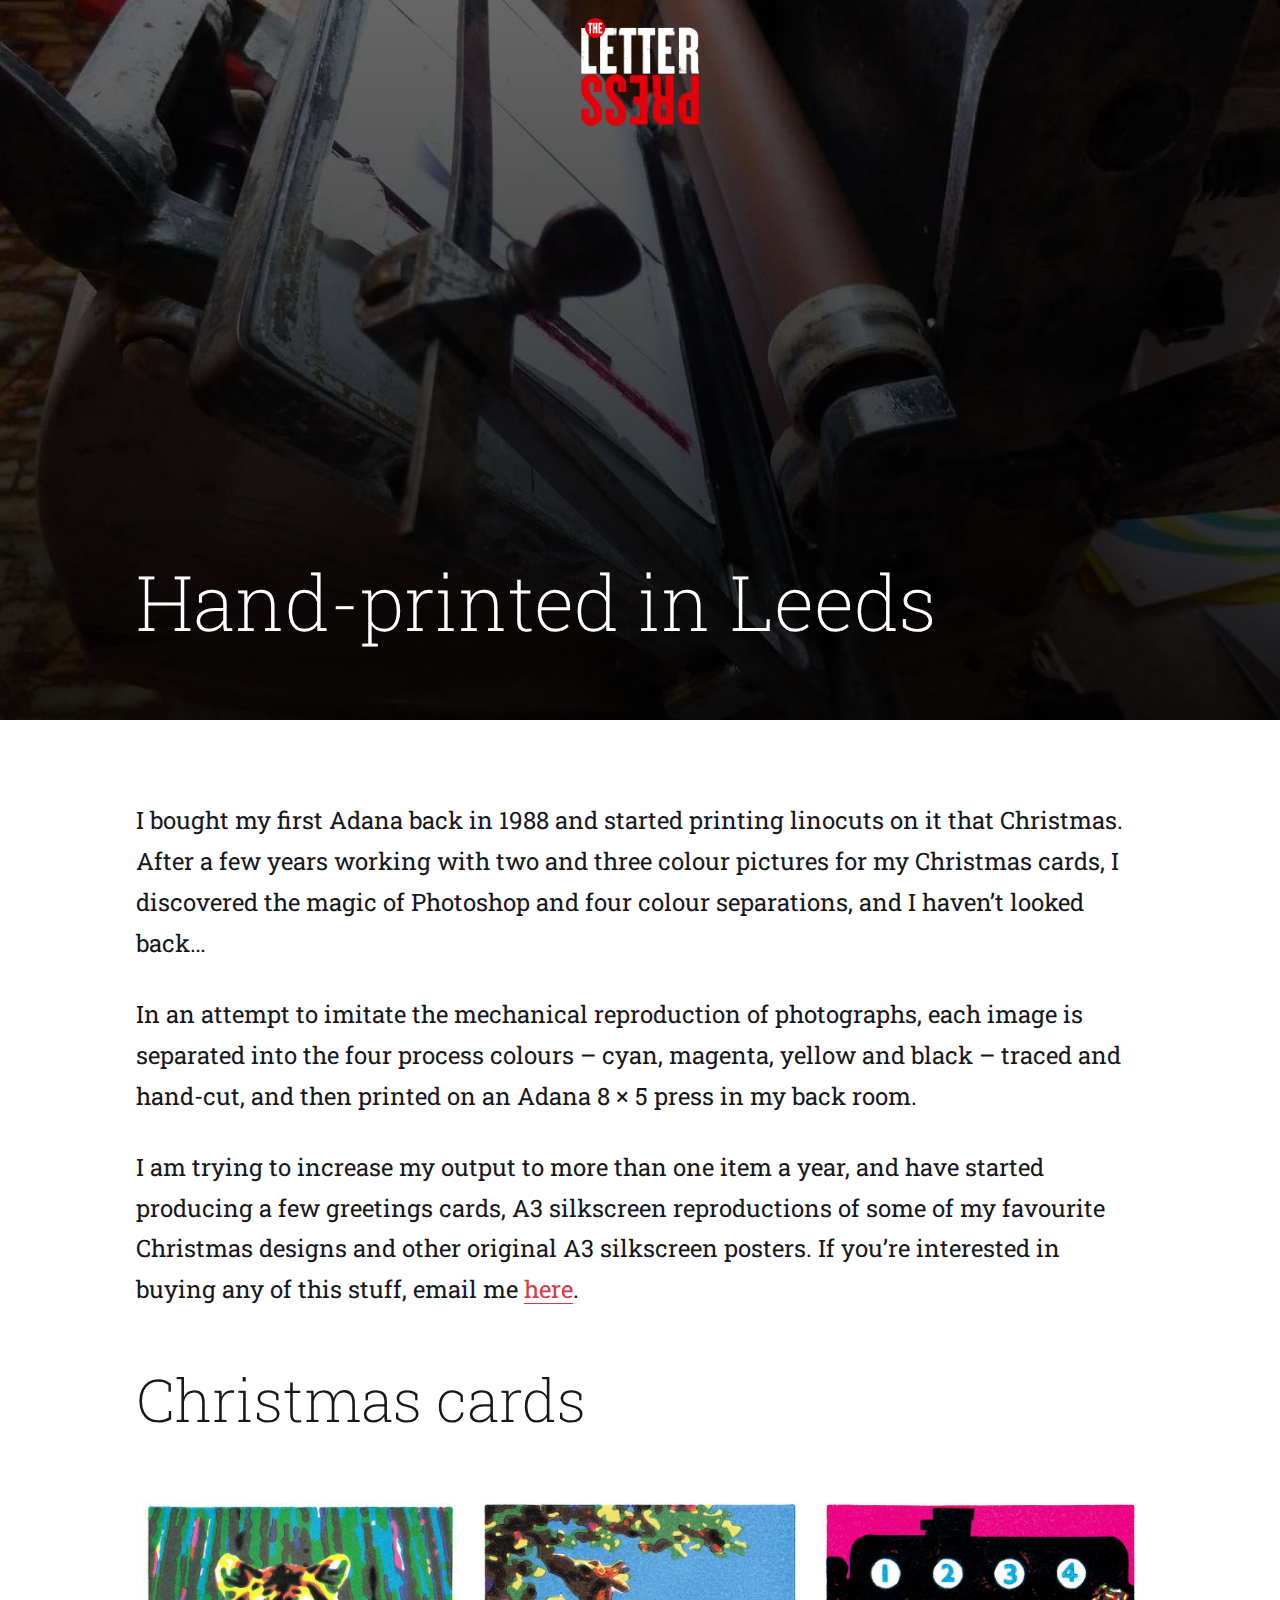
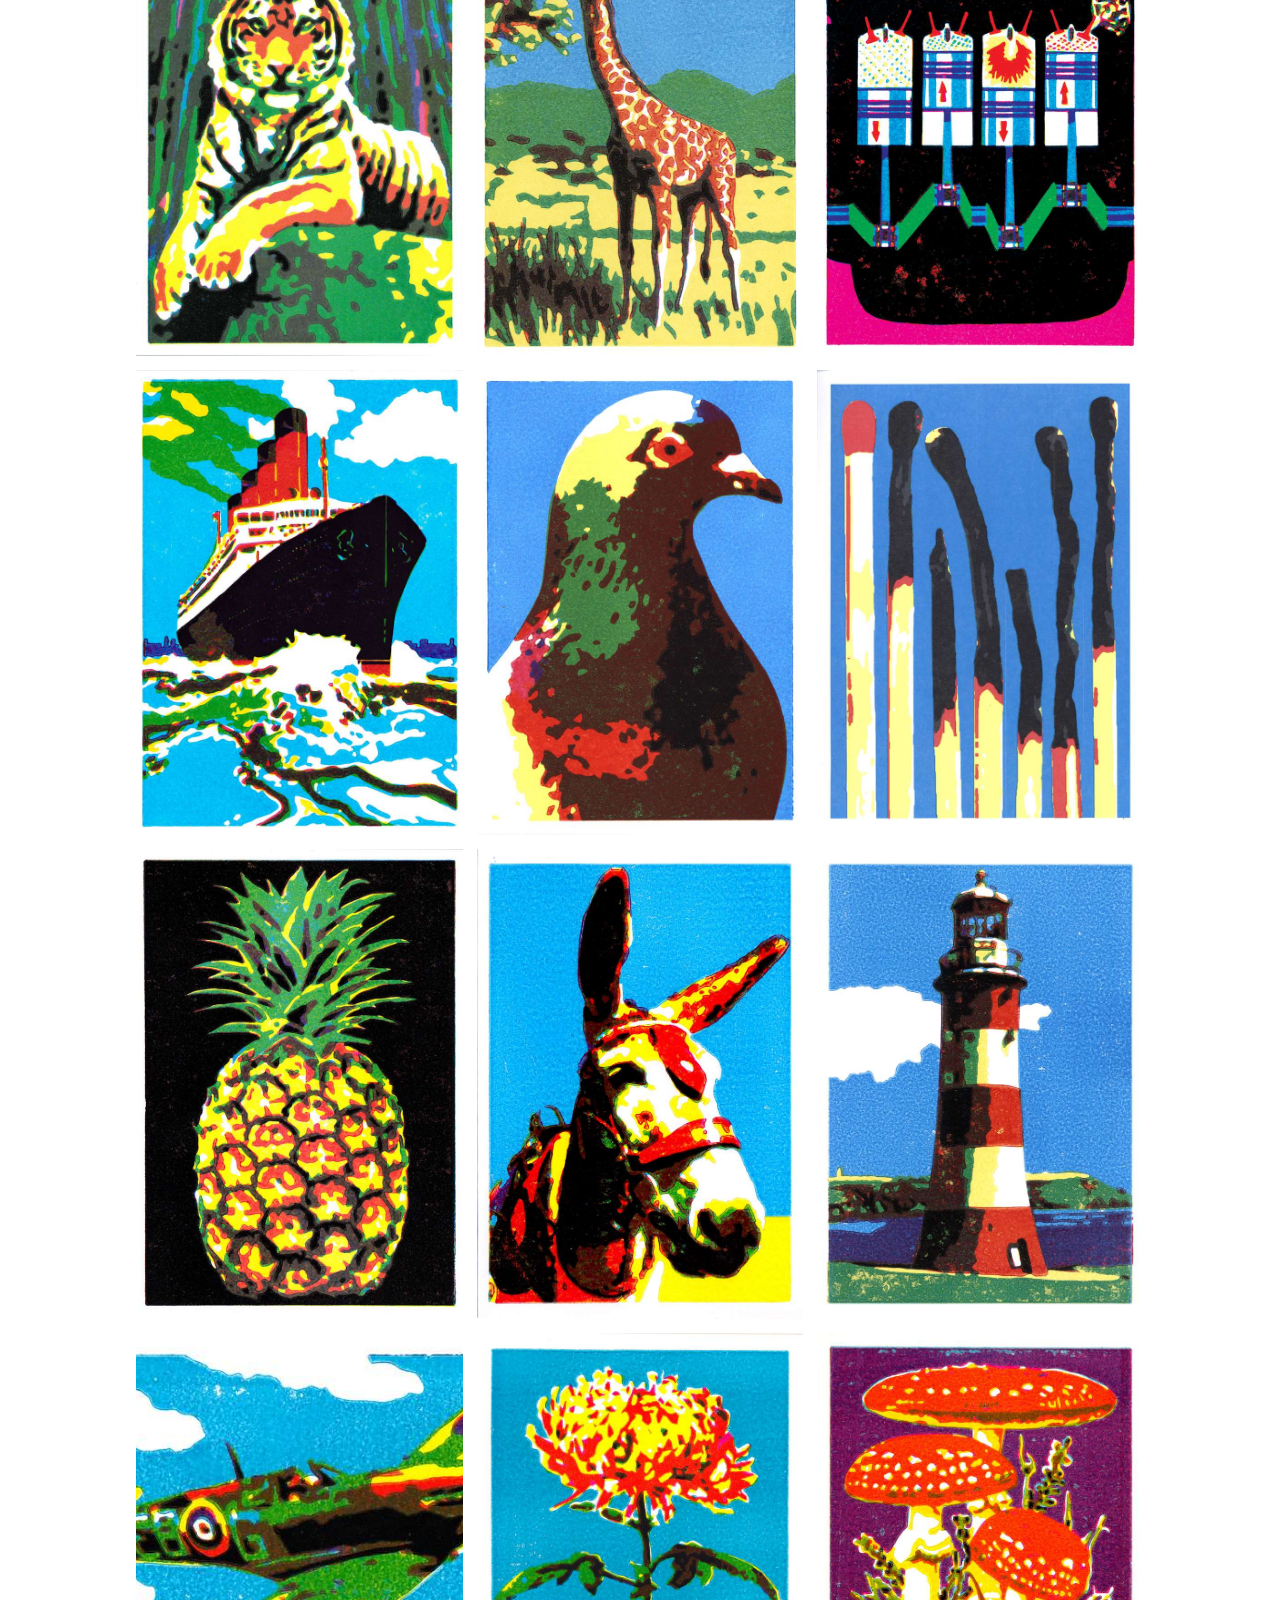
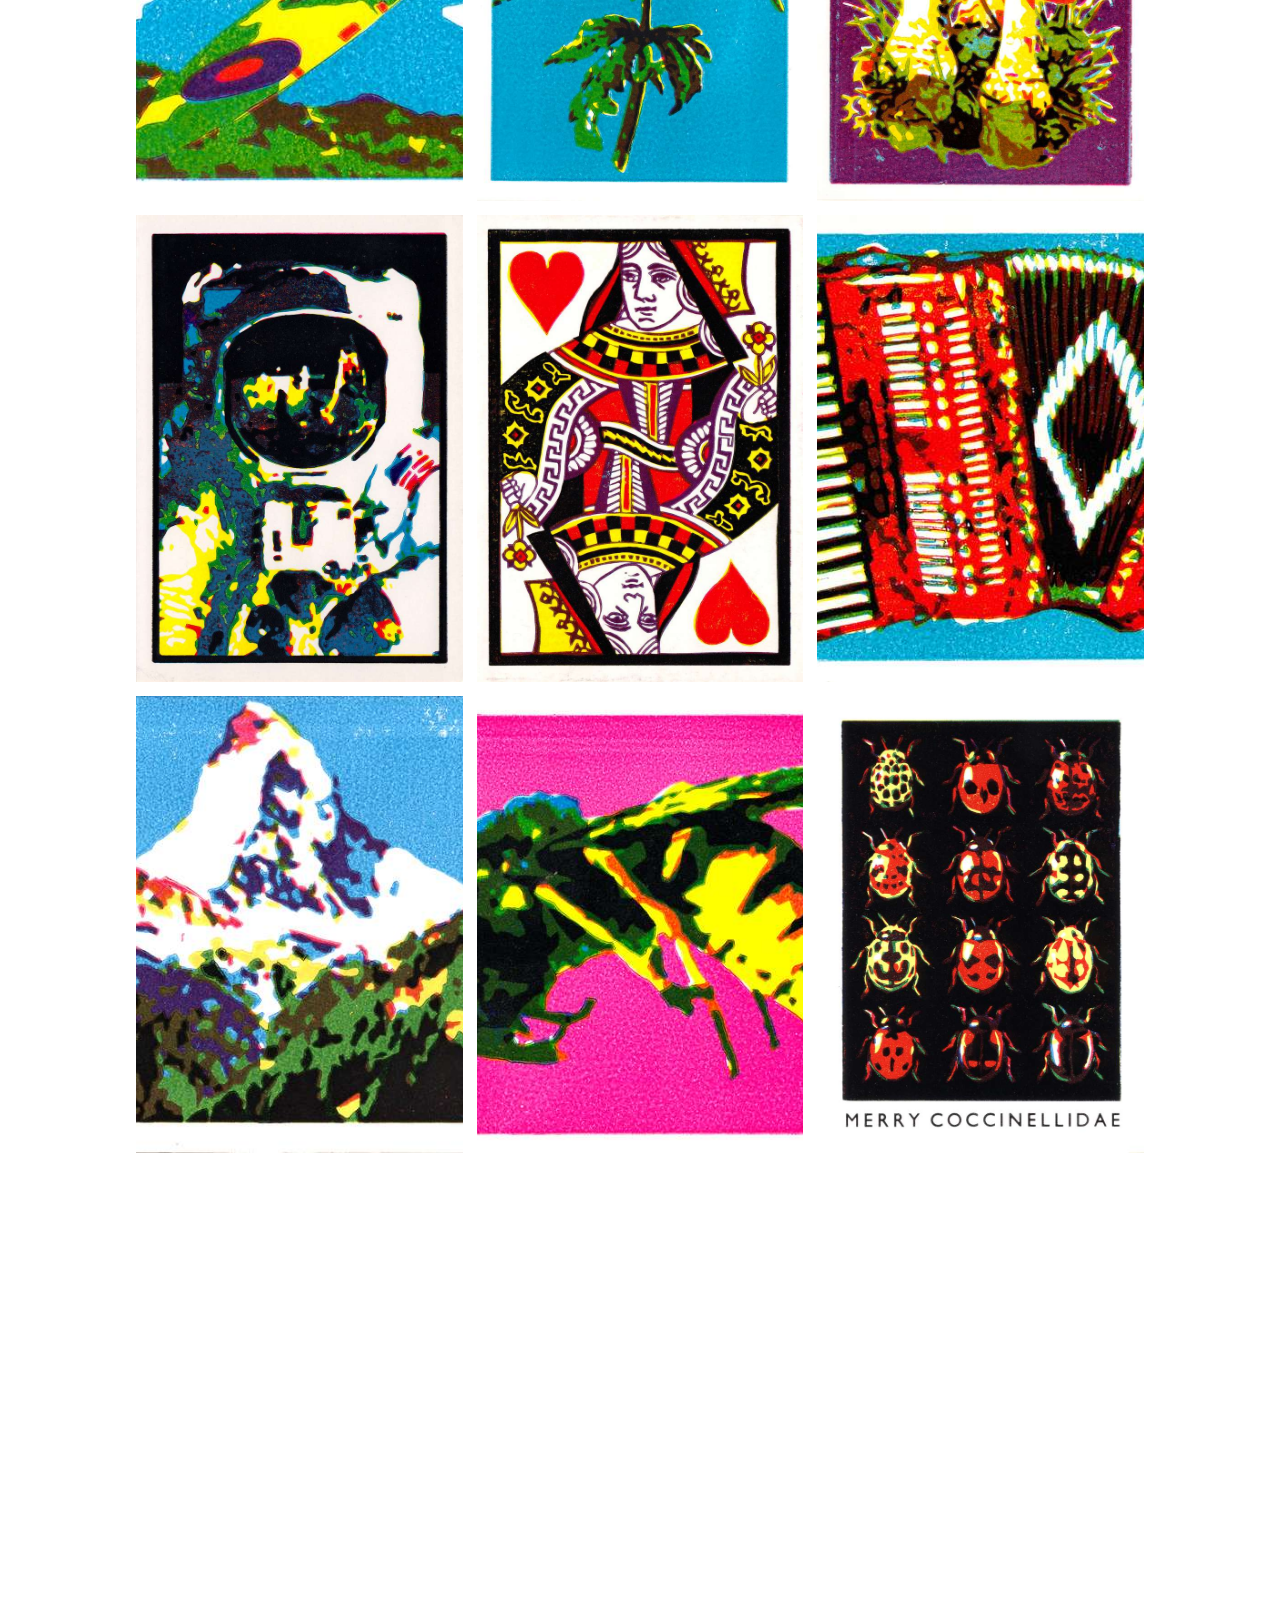
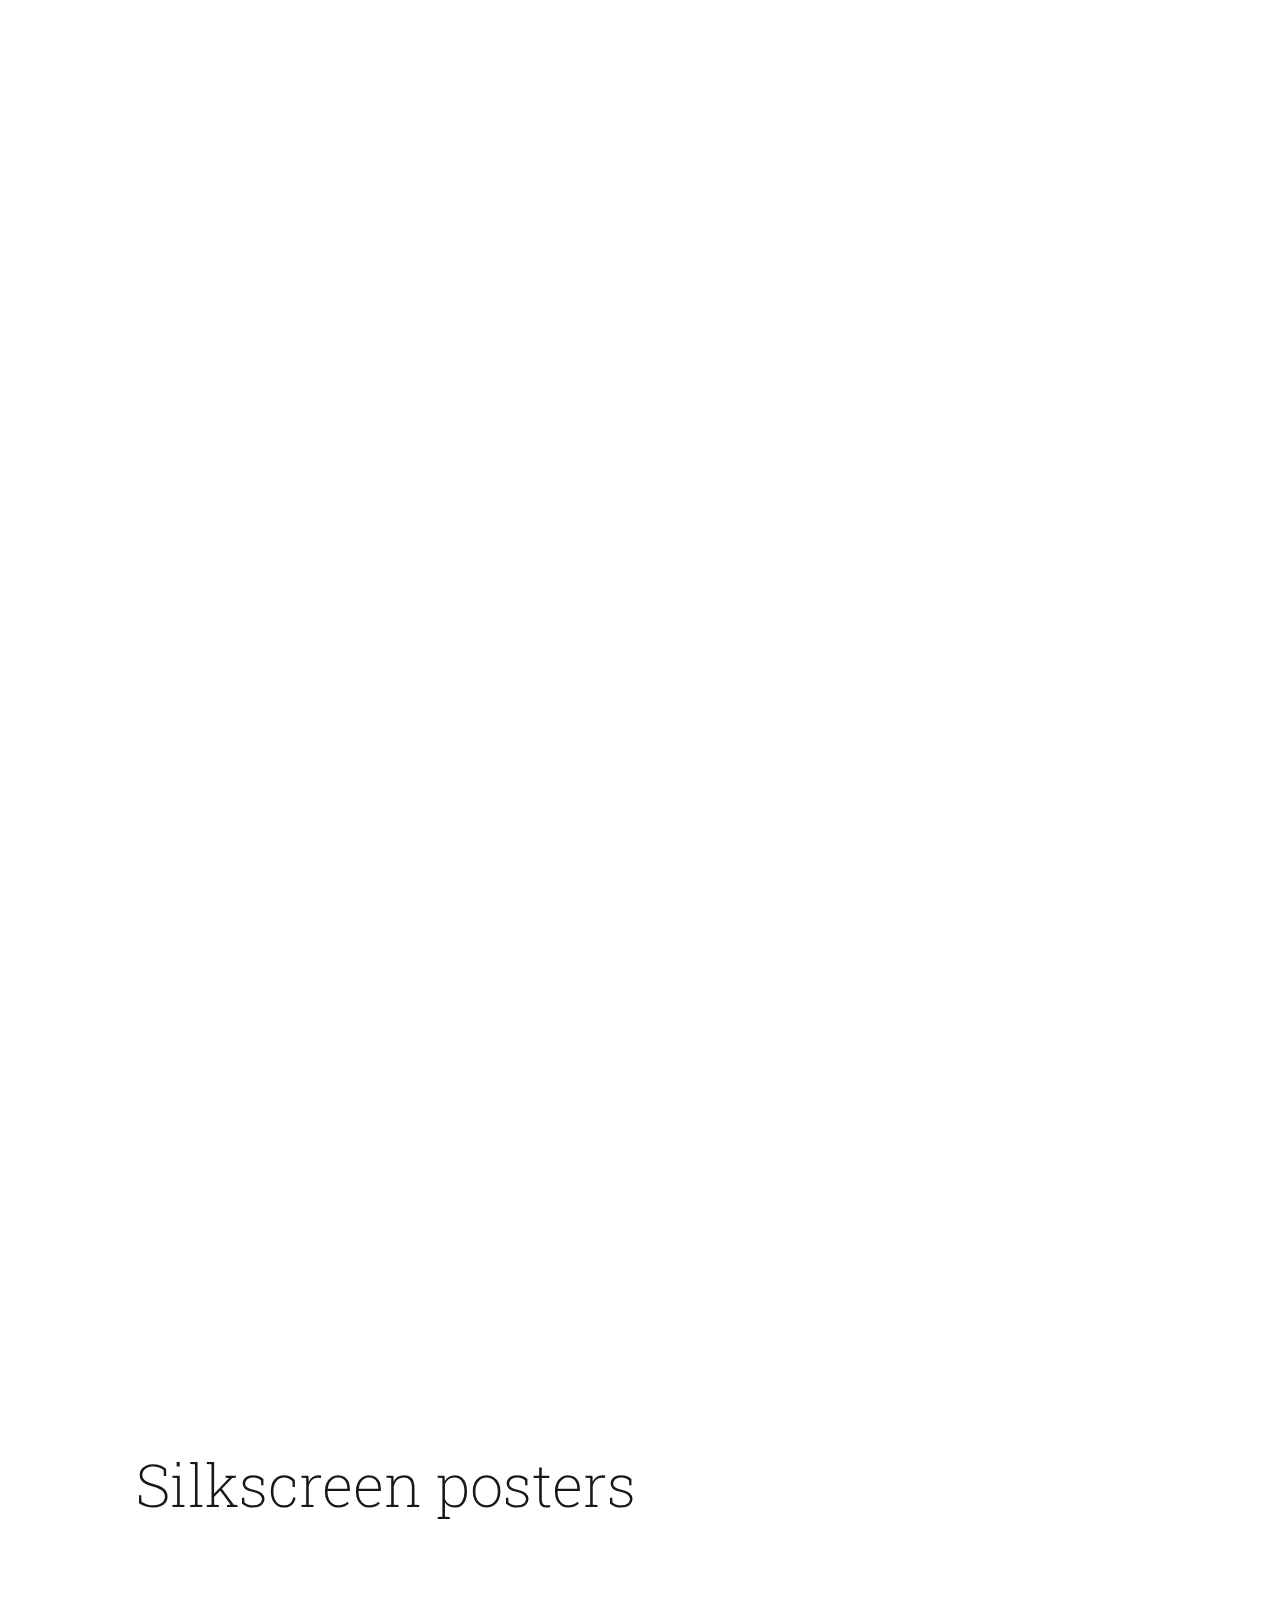
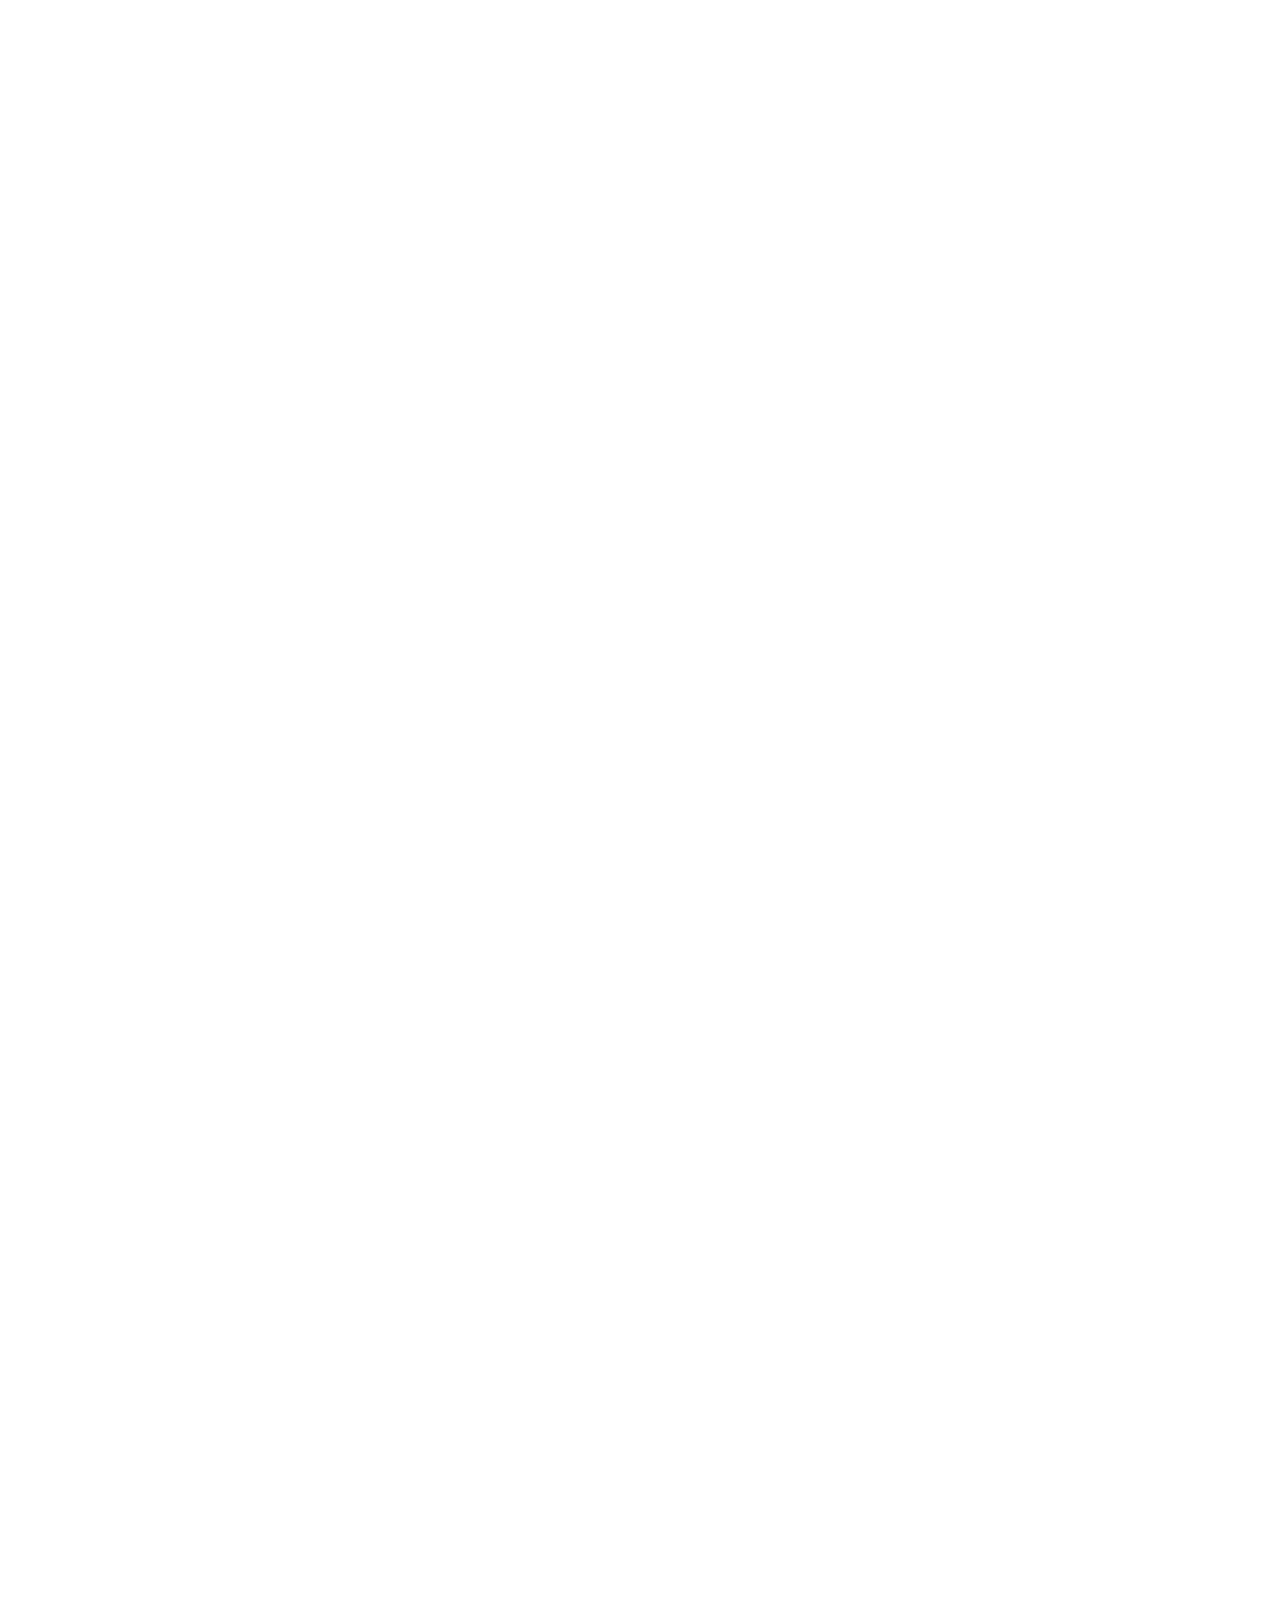
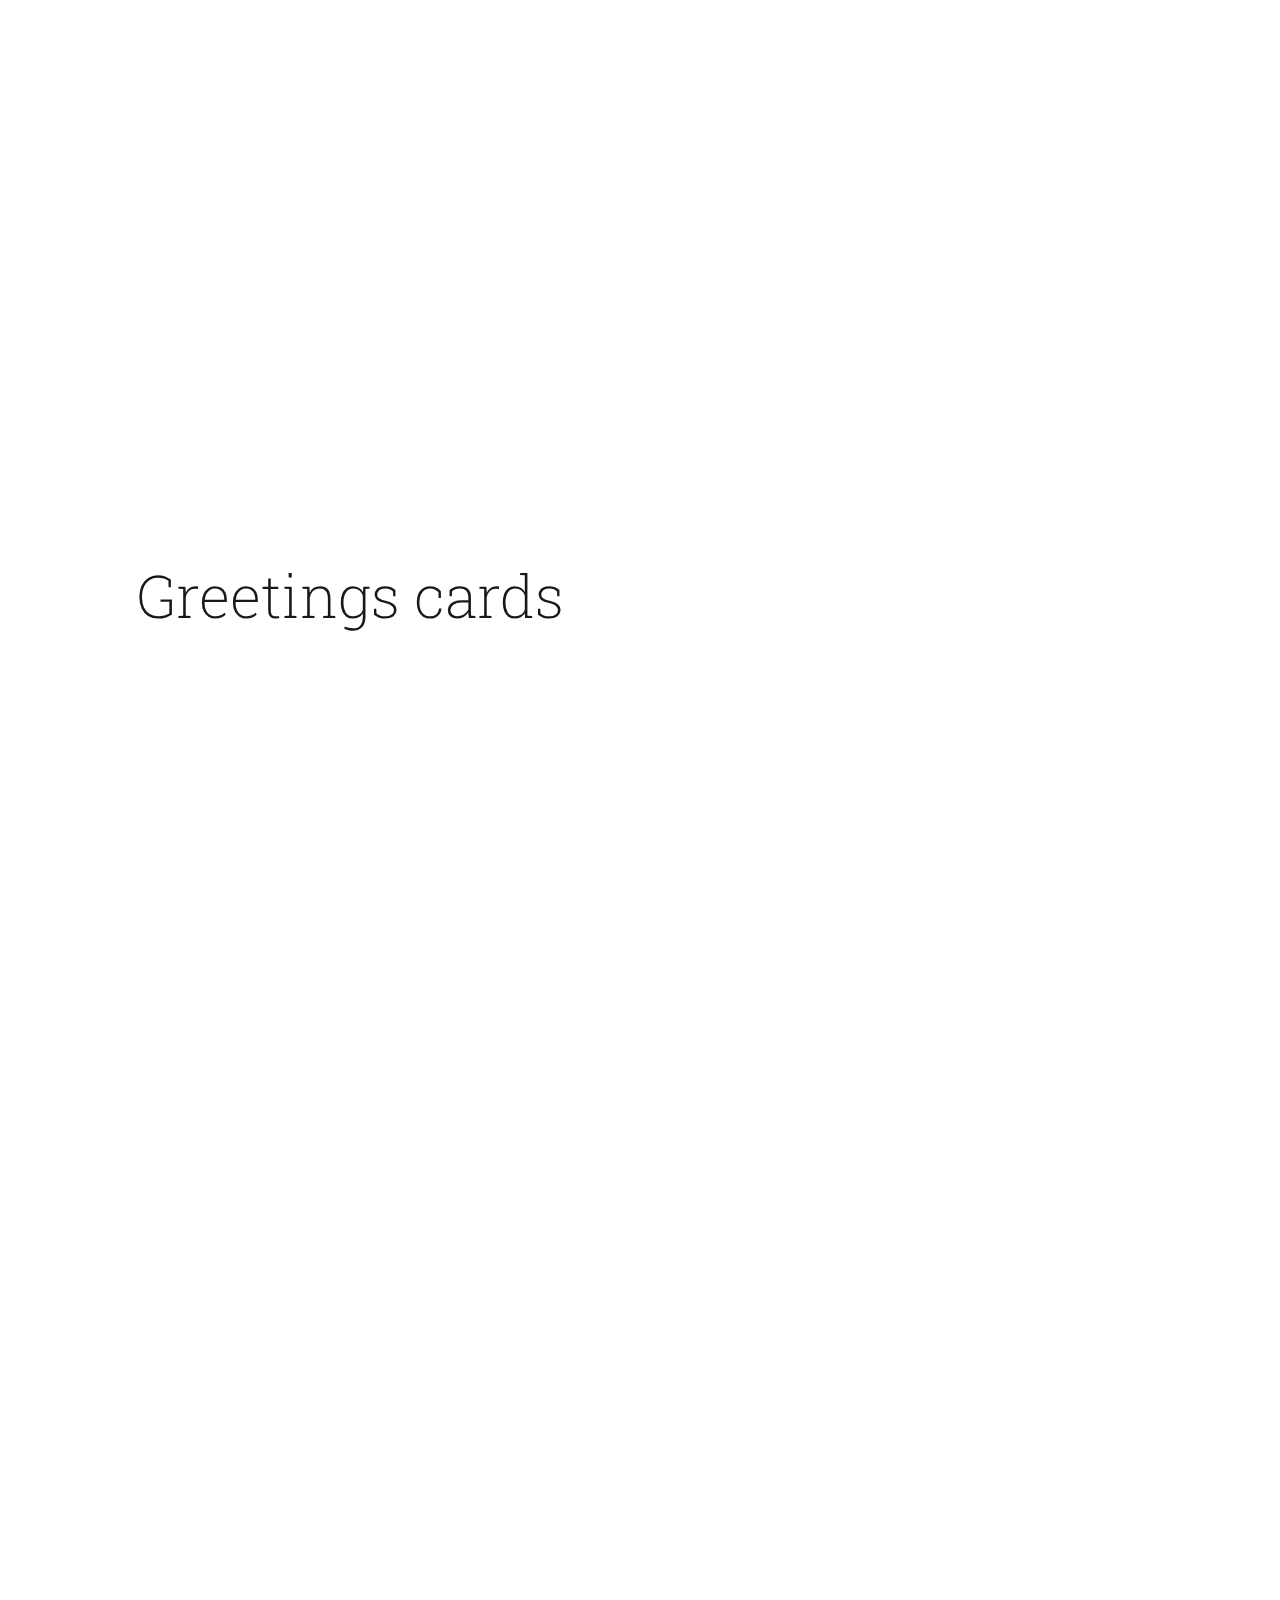
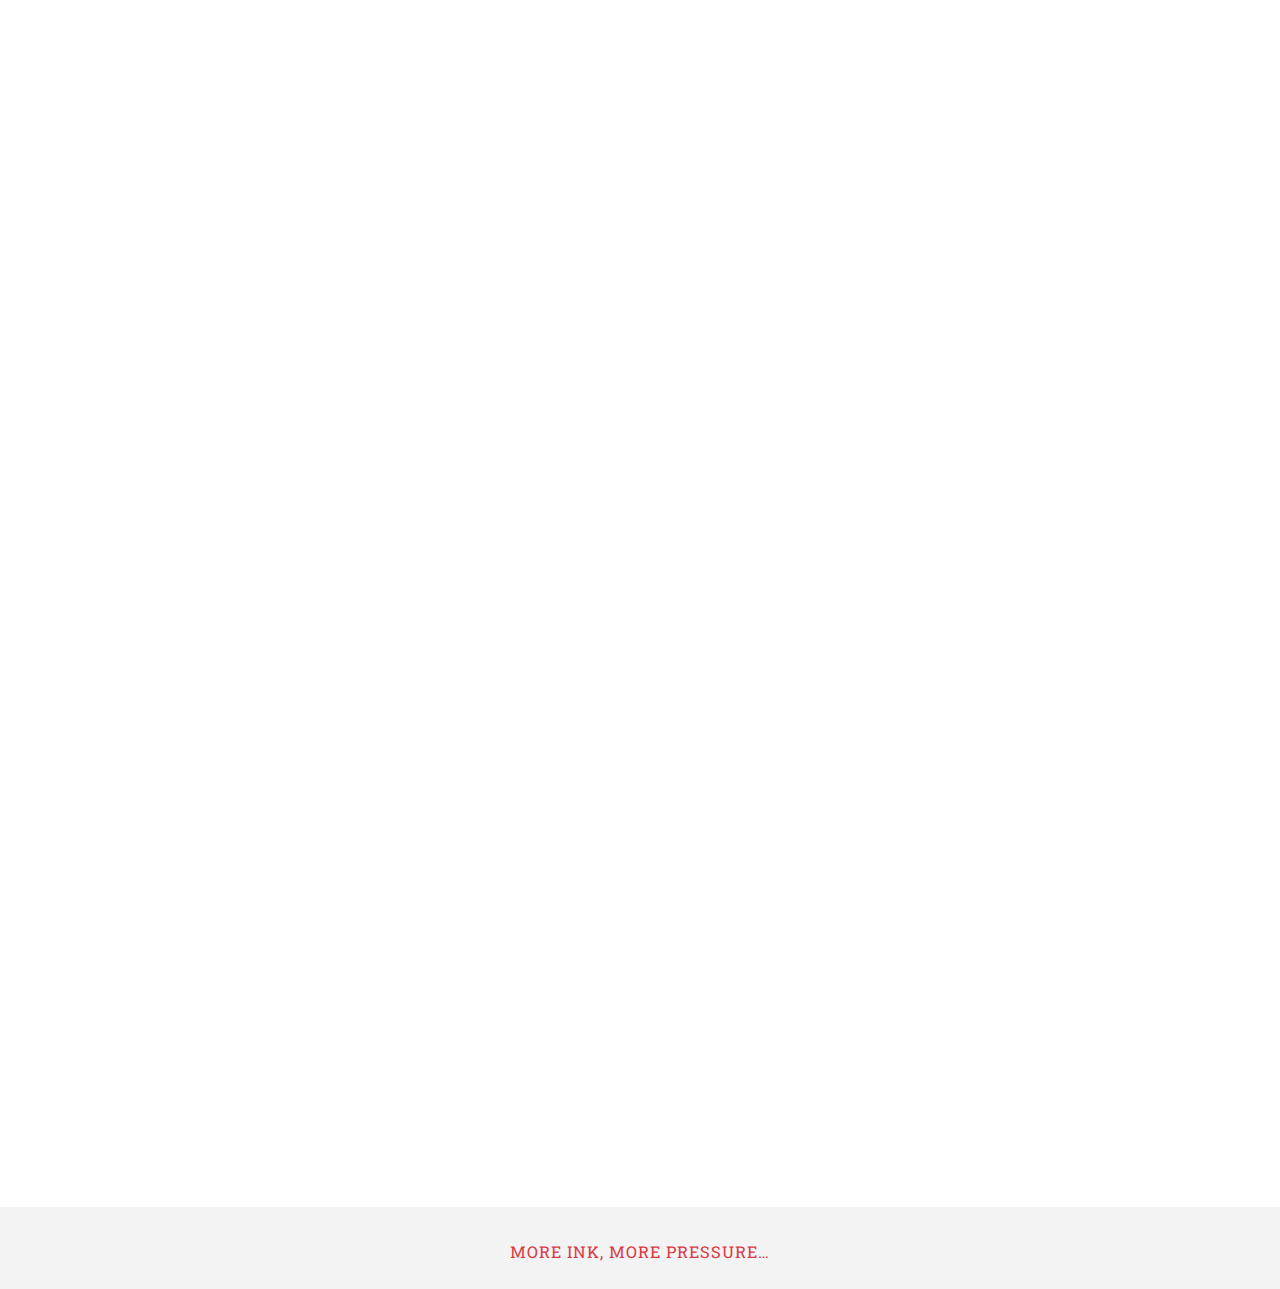
==== index.html @ 29d6f8cb "Updated from Publii" ====
<!DOCTYPE html><html lang="en-gb"><head><meta charset="utf-8"><meta http-equiv="X-UA-Compatible" content="IE=edge"><meta name="viewport" content="width=device-width,initial-scale=1"><title>the letterpress</title><meta name="generator" content="Publii Open-Source CMS for Static Site"><link rel="canonical" href="./"><link rel="shortcut icon" href="./media/website/star-128x128.png" type="image/x-icon"><link rel="preload" href="./assets/dynamic/fonts/robotoslab/robotoslab.woff2" as="font" type="font/woff2" crossorigin><link rel="stylesheet" href="./assets/css/style.css?v=c3b86ba3c7986f85933e4f924eebc2a0"><link rel="stylesheet" href="./assets/css/photoswipe.css?v=357f87f4e9502a5318d89e8e76e0a344"><script type="application/ld+json">{"@context":"http://schema.org","@type":"Organization","name":"the letterpress","logo":"./media/website/the-letterpress-logo-white.png","url":"./"}</script><style>.pswp--svg .pswp__button,
		                 .pswp--svg .pswp__button--arrow--left:before,
		                 .pswp--svg .pswp__button--arrow--right:before {
			                background-image: url(./assets/svg/gallery-icons-light.svg);
		                 }</style></head><body><div class="site-container"><header class="top" id="js-header"><a class="logo" href="./"><img src="./media/website/the-letterpress-logo-white.png" alt="the letterpress" width="568" height="520"></a></header><main><article class="post"><div class="hero"><figure class="hero__image hero__image--overlay"><img src="./media/posts/2/adana.jpg" srcset="./media/posts/2/responsive/adana-xs.jpg 300w, ./media/posts/2/responsive/adana-sm.jpg 480w, ./media/posts/2/responsive/adana-md.jpg 768w, ./media/posts/2/responsive/adana-lg.jpg 1024w, ./media/posts/2/responsive/adana-xl.jpg 1360w, ./media/posts/2/responsive/adana-2xl.jpg 1600w" sizes="(max-width: 1600px) 100vw, 1600px" loading="eager" height="1650" width="2200" alt=""></figure><header class="hero__content"><div class="wrapper"><h1>Hand-printed in Leeds</h1></div></header></div><div class="wrapper post__entry"><section id="content1-4" class="mbr-section article content1 cid-raTSlazTCW"><div class="container"><div class="media-container-row"><div class="mbr-text col-12 col-md-8 mbr-fonts-style display-7"><p>I bought my first Adana back in 1988 and started printing linocuts on it that Christmas. After a few years working with two and three colour pictures for my Christmas cards, I discovered the magic of Photoshop and four colour separations, and I haven’t looked back…</p><p>In an attempt to imitate the mechanical reproduction of photographs, each image is separated into the four process colours – cyan, magenta, yellow and black – traced and hand-cut, and then printed on an Adana 8 × 5 press in my back room.</p><p class="align-left">I am trying to increase my output to more than one item a year, and have started producing a few greetings cards, A3 silkscreen reproductions of some of my favourite Christmas designs and other original A3 silkscreen posters. If you’re interested in buying any of this stuff, email me <a href="mailto:ben@theletterpress.co.uk">here</a>.</p><h2 class="align-left">Christmas cards</h2><div class="gallery-wrapper"><div class="gallery" data-is-empty="false" data-translation="Add images" data-columns="3"><figure class="gallery__item"><a href="./media/posts/2/gallery/2022-tiger.jpg" data-size="2479x3484"><img loading="lazy" src="./media/posts/2/gallery/2022-tiger-thumbnail.jpg" alt="" width="720" height="1012"></a><figcaption>2022</figcaption></figure><figure class="gallery__item"><a href="./media/posts/2/gallery/2021-giraffe.jpg" data-size="1240x1748"><img loading="lazy" src="./media/posts/2/gallery/2021-giraffe-thumbnail.jpg" alt="" width="768" height="1083"></a><figcaption>2021</figcaption></figure><figure class="gallery__item"><a href="./media/posts/2/gallery/2020-four-stroke.jpg" data-size="1239x1748"><img loading="lazy" src="./media/posts/2/gallery/2020-four-stroke-thumbnail.jpg" alt="" width="768" height="1084"></a><figcaption>2020</figcaption></figure><figure class="gallery__item"><a href="./media/posts/2/gallery/2019-queen-mary.jpg" data-size="1241x1737"><img loading="lazy" src="./media/posts/2/gallery/2019-queen-mary-thumbnail.jpg" alt="" width="768" height="1075"></a><figcaption>2019</figcaption></figure><figure class="gallery__item"><a href="./media/posts/2/gallery/2018-Pigeon.jpg" data-size="1232x1753"><img loading="lazy" src="./media/posts/2/gallery/2018-Pigeon-thumbnail.jpg" alt="" width="768" height="1093"></a><figcaption>2018</figcaption></figure><figure class="gallery__item"><a href="./media/posts/2/gallery/2017-Matches.jpg" data-size="1231x1752"><img loading="lazy" src="./media/posts/2/gallery/2017-Matches-thumbnail.jpg" alt="" width="768" height="1093"></a><figcaption>2017</figcaption></figure><figure class="gallery__item"><a href="./media/posts/2/gallery/2016-Pineapple.jpg" data-size="1241x1745"><img loading="lazy" src="./media/posts/2/gallery/2016-Pineapple-thumbnail.jpg" alt="" width="768" height="1080"></a><figcaption>2016</figcaption></figure><figure class="gallery__item"><a href="./media/posts/2/gallery/2015-Donkey.jpg" data-size="1214x1745"><img loading="lazy" src="./media/posts/2/gallery/2015-Donkey-thumbnail.jpg" alt="" width="768" height="1104"></a><figcaption>2015</figcaption></figure><figure class="gallery__item"><a href="./media/posts/2/gallery/2014-Lighthouse.jpg" data-size="1229x1750"><img loading="lazy" src="./media/posts/2/gallery/2014-Lighthouse-thumbnail.jpg" alt="" width="768" height="1094"></a><figcaption>2014</figcaption></figure><figure class="gallery__item"><a href="./media/posts/2/gallery/2013-Spitfire.jpg" data-size="1725x1239"><img loading="lazy" src="./media/posts/2/gallery/2013-Spitfire-thumbnail.jpg" alt="" width="768" height="552"></a><figcaption>2013</figcaption></figure><figure class="gallery__item"><a href="./media/posts/2/gallery/2012-Chrysanthemum.jpg" data-size="1225x1756"><img loading="lazy" src="./media/posts/2/gallery/2012-Chrysanthemum-thumbnail.jpg" alt="" width="720" height="1032"></a><figcaption>2012</figcaption></figure><figure class="gallery__item"><a href="./media/posts/2/gallery/2011-Toadstool.jpg" data-size="1226x1739"><img loading="lazy" src="./media/posts/2/gallery/2011-Toadstool-thumbnail.jpg" alt="" width="720" height="1021"></a><figcaption>2011</figcaption></figure><figure class="gallery__item"><a href="./media/posts/2/gallery/2010-Spaceman.jpg" data-size="1228x1755"><img loading="lazy" src="./media/posts/2/gallery/2010-Spaceman-thumbnail.jpg" alt="" width="720" height="1029"></a><figcaption>2010</figcaption></figure><figure class="gallery__item"><a href="./media/posts/2/gallery/2009-Queenie.jpg" data-size="1224x1747"><img loading="lazy" src="./media/posts/2/gallery/2009-Queenie-thumbnail.jpg" alt="" width="720" height="1028"></a><figcaption>2009</figcaption></figure><figure class="gallery__item"><a href="./media/posts/2/gallery/2008-Accordion.jpg" data-size="1721x1227"><img loading="lazy" src="./media/posts/2/gallery/2008-Accordion-thumbnail.jpg" alt="" width="720" height="513"></a><figcaption>2008</figcaption></figure><figure class="gallery__item"><a href="./media/posts/2/gallery/2007-Mountain.jpg" data-size="1753x1239"><img loading="lazy" src="./media/posts/2/gallery/2007-Mountain-thumbnail.jpg" alt="" width="720" height="509"></a><figcaption>2007</figcaption></figure><figure class="gallery__item"><a href="./media/posts/2/gallery/2006-wasp.jpg" data-size="1681x1193"><img loading="lazy" src="./media/posts/2/gallery/2006-wasp-thumbnail.jpg" alt="" width="720" height="511"></a><figcaption>2006</figcaption></figure><figure class="gallery__item"><a href="./media/posts/2/gallery/2005-Ladybirds.jpg" data-size="1247x1744"><img loading="lazy" src="./media/posts/2/gallery/2005-Ladybirds-thumbnail.jpg" alt="" width="720" height="1007"></a><figcaption>2005</figcaption></figure><figure class="gallery__item"><a href="./media/posts/2/gallery/2004-Amplifier.jpg" data-size="1275x1304"><img loading="lazy" src="./media/posts/2/gallery/2004-Amplifier-thumbnail.jpg" alt="" width="720" height="736"></a><figcaption>2004</figcaption></figure><figure class="gallery__item"><a href="./media/posts/2/gallery/2003-Lady-preparing-food.jpg" data-size="1151x1667"><img loading="lazy" src="./media/posts/2/gallery/2003-Lady-preparing-food-thumbnail.jpg" alt="" width="720" height="1043"></a><figcaption>2003</figcaption></figure><figure class="gallery__item"><a href="./media/posts/2/gallery/2002-Mary.jpg" data-size="1217x1626"><img loading="lazy" src="./media/posts/2/gallery/2002-Mary-thumbnail.jpg" alt="" width="720" height="962"></a><figcaption>2002</figcaption></figure><figure class="gallery__item"><a href="./media/posts/2/gallery/2001-Mini.jpg" data-size="1707x1214"><img loading="lazy" src="./media/posts/2/gallery/2001-Mini-thumbnail.jpg" alt="" width="720" height="512"></a><figcaption>2001</figcaption></figure><figure class="gallery__item"><a href="./media/posts/2/gallery/2000-Goldfinch.jpg" data-size="1181x1744"><img loading="lazy" src="./media/posts/2/gallery/2000-Goldfinch-thumbnail.jpg" alt="" width="720" height="1063"></a><figcaption>2000</figcaption></figure><figure class="gallery__item"><a href="./media/posts/2/gallery/1999-Train.jpg" data-size="1756x1208"><img loading="lazy" src="./media/posts/2/gallery/1999-Train-thumbnail.jpg" alt="" width="720" height="495"></a><figcaption>1999</figcaption></figure><figure class="gallery__item"><a href="./media/posts/2/gallery/1998-Cow.jpg" data-size="1760x1224"><img loading="lazy" src="./media/posts/2/gallery/1998-Cow-thumbnail.jpg" alt="" width="720" height="501"></a><figcaption>1998</figcaption></figure><figure class="gallery__item"><a href="./media/posts/2/gallery/1997-Butterflies.jpg" data-size="1718x1172"><img loading="lazy" src="./media/posts/2/gallery/1997-Butterflies-thumbnail.jpg" alt="" width="720" height="491"></a><figcaption>1997</figcaption></figure><figure class="gallery__item"><a href="./media/posts/2/gallery/1996-Perch.jpg" data-size="1725x1197"><img loading="lazy" src="./media/posts/2/gallery/1996-Perch-thumbnail.jpg" alt="" width="720" height="500"></a><figcaption>1996</figcaption></figure><figure class="gallery__item"><a href="./media/posts/2/gallery/1995-trout.jpg" data-size="1998x1185"><img loading="lazy" src="./media/posts/2/gallery/1995-trout-thumbnail.jpg" alt="" width="720" height="427"></a><figcaption>1995</figcaption></figure></div></div><h2>Silkscreen posters</h2><div class="gallery-wrapper"><div class="gallery" data-is-empty="false" data-translation="Add images" data-columns="3"><figure class="gallery__item"><a href="./media/posts/2/gallery/chrysanthemum.jpg" data-size="1772x2491"><img loading="lazy" src="./media/posts/2/gallery/chrysanthemum-thumbnail.jpg" alt="" width="720" height="1012"></a></figure><figure class="gallery__item"><a href="./media/posts/2/gallery/donkey.jpg" data-size="1772x2491"><img loading="lazy" src="./media/posts/2/gallery/donkey-thumbnail.jpg" alt="" width="720" height="1012"></a></figure><figure class="gallery__item"><a href="./media/posts/2/gallery/floppy.jpg" data-size="1772x2491"><img loading="lazy" src="./media/posts/2/gallery/floppy-thumbnail.jpg" alt="" width="720" height="1012"></a></figure><figure class="gallery__item"><a href="./media/posts/2/gallery/hammers-poster.jpg" data-size="1748x2448"><img loading="lazy" src="./media/posts/2/gallery/hammers-poster-thumbnail.jpg" alt="" width="720" height="1008"></a></figure><figure class="gallery__item"><a href="./media/posts/2/gallery/lady.jpg" data-size="1772x2491"><img loading="lazy" src="./media/posts/2/gallery/lady-thumbnail.jpg" alt="" width="720" height="1012"></a></figure><figure class="gallery__item"><a href="./media/posts/2/gallery/matches-poster.jpg" data-size="1748x2457"><img loading="lazy" src="./media/posts/2/gallery/matches-poster-thumbnail.jpg" alt="" width="720" height="1012"></a></figure><figure class="gallery__item"><a href="./media/posts/2/gallery/pigeon-poster.jpg" data-size="1748x2458"><img loading="lazy" src="./media/posts/2/gallery/pigeon-poster-thumbnail.jpg" alt="" width="720" height="1012"></a></figure><figure class="gallery__item"><a href="./media/posts/2/gallery/pineapple-new-poster.jpg" data-size="1748x2458"><img loading="lazy" src="./media/posts/2/gallery/pineapple-new-poster-thumbnail.jpg" alt="" width="720" height="1012"></a></figure><figure class="gallery__item"><a href="./media/posts/2/gallery/pressure.jpg" data-size="1772x2491"><img loading="lazy" src="./media/posts/2/gallery/pressure-thumbnail.jpg" alt="" width="720" height="1012"></a></figure><figure class="gallery__item"><a href="./media/posts/2/gallery/screws-and-nails-poster.jpg" data-size="1748x2452"><img loading="lazy" src="./media/posts/2/gallery/screws-and-nails-poster-thumbnail.jpg" alt="" width="720" height="1010"></a></figure><figure class="gallery__item"><a href="./media/posts/2/gallery/trout.jpg" data-size="1772x2492"><img loading="lazy" src="./media/posts/2/gallery/trout-thumbnail.jpg" alt="" width="720" height="1013"></a></figure></div></div><h2>Greetings cards</h2><div class="gallery-wrapper"><div class="gallery" data-is-empty="false" data-translation="Add images" data-columns="3"><figure class="gallery__item"><a href="./media/posts/2/gallery/Blank.jpg" data-size="1229x1748"><img loading="lazy" src="./media/posts/2/gallery/Blank-thumbnail.jpg" alt="" width="720" height="1024"></a></figure><figure class="gallery__item"><a href="./media/posts/2/gallery/Bodoni.jpg" data-size="1233x1760"><img loading="lazy" src="./media/posts/2/gallery/Bodoni-thumbnail.jpg" alt="" width="720" height="1028"></a></figure><figure class="gallery__item"><a href="./media/posts/2/gallery/Border.jpg" data-size="1197x1726"><img loading="lazy" src="./media/posts/2/gallery/Border-thumbnail.jpg" alt="" width="720" height="1038"></a></figure><figure class="gallery__item"><a href="./media/posts/2/gallery/Copperplate.jpg" data-size="1233x1756"><img loading="lazy" src="./media/posts/2/gallery/Copperplate-thumbnail.jpg" alt="" width="720" height="1025"></a></figure><figure class="gallery__item"><a href="./media/posts/2/gallery/Garamond.jpg" data-size="1231x1760"><img loading="lazy" src="./media/posts/2/gallery/Garamond-thumbnail.jpg" alt="" width="720" height="1029"></a></figure><figure class="gallery__item"><a href="./media/posts/2/gallery/Windsor.jpg" data-size="1233x1764"><img loading="lazy" src="./media/posts/2/gallery/Windsor-thumbnail.jpg" alt="" width="720" height="1030"></a></figure><figure class="gallery__item"><a href="./media/posts/2/gallery/corvid.jpg" data-size="1748x1240"><img loading="lazy" src="./media/posts/2/gallery/corvid-thumbnail.jpg" alt="" width="720" height="511"></a></figure></div></div><figure class="post__image post__image--center"><img loading="lazy" src="./media/posts/2/Hand-Printed-in-Leeds.jpg" alt="" width="300" height="300" sizes="100vw" srcset="./media/posts/2/responsive/Hand-Printed-in-Leeds-xs.jpg 300w, ./media/posts/2/responsive/Hand-Printed-in-Leeds-sm.jpg 480w, ./media/posts/2/responsive/Hand-Printed-in-Leeds-md.jpg 768w, ./media/posts/2/responsive/Hand-Printed-in-Leeds-lg.jpg 1024w, ./media/posts/2/responsive/Hand-Printed-in-Leeds-xl.jpg 1360w, ./media/posts/2/responsive/Hand-Printed-in-Leeds-2xl.jpg 1600w"></figure></div></div></div></section></div></article></main><footer class="footer"><div class="footer__copyright"><p class="align-center">more ink, more pressure…</p></div><button onclick="backToTopFunction()" id="backToTop" class="footer__bttop" aria-label="Back to top" title="Back to top"><svg><use xlink:href="./assets/svg/svg-map.svg#toparrow"/></svg></button></footer></div><script defer="defer" src="./assets/js/scripts.min.js?v=f47c11534595205f20935f0db2a62a85"></script><script>window.publiiThemeMenuConfig={mobileMenuMode:'sidebar',animationSpeed:300,submenuWidth: 'auto',doubleClickTime:500,mobileMenuExpandableSubmenus:true,relatedContainerForOverlayMenuSelector:'.top'};</script><script>var images = document.querySelectorAll('img[loading]');

        for (var i = 0; i < images.length; i++) {
            if (images[i].complete) {
                images[i].classList.add('is-loaded');
            } else {
                images[i].addEventListener('load', function () {
                    this.classList.add('is-loaded');
                }, false);
            }
        }</script><script defer="defer" src="./assets/js/photoswipe.min.js?v=017385b552f7e0d979e2e2fe6f324015"></script><script defer="defer" src="./assets/js/photoswipe-ui-default.min.js?v=d067f0883540b1ddda0e2c9ad1b14260"></script><script>var initPhotoSwipeFromDOM=function(gallerySelector){var parseThumbnailElements=function(el){var thumbElements=el.childNodes,numNodes=thumbElements.length,items=[],figureEl,linkEl,size,item;for(var i=0;i<numNodes;i++){figureEl=thumbElements[i];if(figureEl.nodeType!==1){continue;}
          linkEl=figureEl.children[0];size=linkEl.getAttribute('data-size').split('x');item={src:linkEl.getAttribute('href'),w:parseInt(size[0],10),h:parseInt(size[1],10)};if(figureEl.children.length>1){item.title=figureEl.children[1].innerHTML;}
          if(linkEl.children.length>0){item.msrc=linkEl.children[0].getAttribute('src');}
          item.el=figureEl;items.push(item);}
          return items;};var closest=function closest(el,fn){return el&&(fn(el)?el:closest(el.parentNode,fn));};var onThumbnailsClick=function(e){e=e||window.event;e.preventDefault?e.preventDefault():e.returnValue=false;var eTarget=e.target||e.srcElement;var clickedListItem=closest(eTarget,function(el){return(el.tagName&&el.tagName.toUpperCase()==='FIGURE');});if(!clickedListItem){return;}
          var clickedGallery=clickedListItem.parentNode,childNodes=clickedListItem.parentNode.childNodes,numChildNodes=childNodes.length,nodeIndex=0,index;for(var i=0;i<numChildNodes;i++){if(childNodes[i].nodeType!==1){continue;}
          if(childNodes[i]===clickedListItem){index=nodeIndex;break;}
          nodeIndex++;}
          if(index>=0){openPhotoSwipe(index,clickedGallery);}
          return false;};var photoswipeParseHash=function(){var hash=window.location.hash.substring(1),params={};if(hash.length<5){return params;}
          var vars=hash.split('&');for(var i=0;i<vars.length;i++){if(!vars[i]){continue;}
          var pair=vars[i].split('=');if(pair.length<2){continue;}
          params[pair[0]]=pair[1];}
          if(params.gid){params.gid=parseInt(params.gid,10);}
          return params;};var openPhotoSwipe=function(index,galleryElement,disableAnimation,fromURL){var pswpElement=document.querySelectorAll('.pswp')[0],gallery,options,items;items=parseThumbnailElements(galleryElement);options={galleryUID:galleryElement.getAttribute('data-pswp-uid'),getThumbBoundsFn:function(index){var thumbnail=items[index].el.getElementsByTagName('img')[0],pageYScroll=window.pageYOffset||document.documentElement.scrollTop,rect=thumbnail.getBoundingClientRect();return{x:rect.left,y:rect.top+pageYScroll,w:rect.width};},
          mainClass:'pswp--dark',
          preload: [1,2],
          hideAnimationDuration:200,
          showAnimationDuration:0,
          bgOpacity: 0.7,
          showHideOpacity:true,
          closeOnScroll: true,
          arrowKeys: true,
          closeEl: true,
          captionEl: true,
          fullscreenEl: true,
          zoomEl: true,
          shareEl: true,
          counterEl: true,
          arrowEl: true,
          preloaderEl: true
          };if(fromURL){if(options.galleryPIDs){for(var j=0;j<items.length;j++){if(items[j].pid==index){options.index=j;break;}}}else{options.index=parseInt(index,10)-1;}}else{options.index=parseInt(index,10);}
          if(isNaN(options.index)){return;}
          if(disableAnimation){options.showAnimationDuration=0;}
          gallery=new PhotoSwipe(pswpElement,PhotoSwipeUI_Default,items,options);gallery.init();gallery.options.escKey=true;};var galleryElements=document.querySelectorAll(gallerySelector);for(var i=0,l=galleryElements.length;i<l;i++){galleryElements[i].setAttribute('data-pswp-uid',i+1);galleryElements[i].onclick=onThumbnailsClick;}
          var hashData=photoswipeParseHash();if(hashData.pid&&hashData.gid){openPhotoSwipe(hashData.pid,galleryElements[hashData.gid-1],true,true);}};window.addEventListener('load', function () {initPhotoSwipeFromDOM('.gallery');}, false);</script><div class="pswp" tabindex="-1" role="dialog" aria-hidden="true"><div class="pswp__bg"></div><div class="pswp__scroll-wrap"><div class="pswp__container"><div class="pswp__item"></div><div class="pswp__item"></div><div class="pswp__item"></div></div><div class="pswp__ui pswp__ui--hidden"><div class="pswp__top-bar"><div class="pswp__counter"></div><button class="pswp__button pswp__button--close" title="Close (Esc)"></button><button class="pswp__button pswp__button--share" title="Share"></button><button class="pswp__button pswp__button--fs" title="Toggle fullscreen"></button><button class="pswp__button pswp__button--zoom" title="Zoom in/out"></button><div class="pswp__preloader"><div class="pswp__preloader__icn"><div class="pswp__preloader__cut"><div class="pswp__preloader__donut"></div></div></div></div></div><div class="pswp__share-modal pswp__share-modal--hidden pswp__single-tap"><div class="pswp__share-tooltip"></div></div><button class="pswp__button pswp__button--arrow--left" title="Previous (arrow left)"></button><button class="pswp__button pswp__button--arrow--right" title="Next (arrow right)"></button><div class="pswp__caption"><div class="pswp__caption__center"></div></div></div></div></div></body></html>
---- assets/css/style.css ----
@font-face{font-family:'Roboto Slab';src:url('../dynamic/fonts/robotoslab/robotoslab.woff2') format('woff2 supports variations'),url('../dynamic/fonts/robotoslab/robotoslab.woff2') format('woff2-variations');font-weight:100 900;font-display:swap;font-style:normal}:root{--page-margin:6vw;--entry-width:42rem;--navbar-height:4.4rem;--body-font:'Roboto Slab',serif;--heading-font:'Roboto Slab',serif;--logo-font:var(--body-font);--menu-font:var(--heading-font);--font-weight-normal:400;--font-weight-bold:700;--headings-weight:200;--headings-transform:none;--line-height:1.7;--hero-height:80vh;--hero-bg:#17181E;--hero-heading-color:#FFFFFF;--hero-text-color:rgba(255,255,255,0.75);--hero-link-color:#FFFFFF;--hero-link-color-hover:rgba(255,255,255,0.75);--hero-border-color:rgba(255,255,255,0.3);--white:#FFFFFF;--white-rgb:255,255,255;--black:#000000;--dark:#17181E;--gray:#747577;--light:#E6E7EB;--lighter:#F3F3F3;--page-bg:#FFFFFF;--section-bg:#17181E;--color:#D73A42;--color-rgb:215,58,66;--text-color:#17181E;--headings-color:#17181E;--link-color:#17181E;--link-color-hover:#D73A42;--nav-link-color:rgba(255,255,255,1);--nav-link-color-hover:rgba(255,255,255,.7);--logo-color:#FFFFFF;--highlight-color:#F6DC90;--highlight-color-rgb:246,220,144;--info-color:#A8D8FF;--info-color-rgb:168,216,255;--success-color:#A4E4B2;--success-color-rgb:164,228,178;--warning-color:#FFC1BF;--warning-color-rgb:255,193,191}@media all and (min-width:56.25em){:root{--navbar-height:6rem}}@media (prefers-color-scheme:dark){:root{--white:#FFFFFF;--white-rgb:255,255,255;--black:#FFFFFF;--dark:#CECBCB;--gray:#9D9D9D;--light:#373737;--lighter:#1e1e1e;--page-bg:#181818;--section-bg:#1e1e1e;--color:#FFC074;--color-rgb:255,192,116;--text-color:#BFBFBF;--headings-color:#EEEDED;--link-color:#EEEDED;--link-color-hover:#FFC074;--nav-link-color:rgba(255,255,255,1);--nav-link-color-hover:rgba(255,255,255,.7);--logo-color:#FFFFFF;--highlight-color:#F6DC90;--highlight-color-rgb:24,24,24;--info-color:#5B9ED5;--info-color-rgb:24,24,24;--success-color:#54A468;--success-color-rgb:24,24,24;--warning-color:#FB6762;--warning-color-rgb:24,24,24}}*,:after,:before{-webkit-box-sizing:border-box;box-sizing:border-box;margin:0;padding:0}article,aside,footer,header,hgroup,main,nav,section{display:block}li{list-style:none}img{height:auto;max-width:100%;vertical-align:top}button,input,select,textarea{font:inherit}address{font-style:normal}.facebook{background:#3b5998}.twitter{background:#55acee}.mix{background:#fd8235}.instagram{background:#405de6}.vimeo{background:#1ab7ea}.pinterest{background:#bd081c}.youtube{background:#cd201f}.linkedin{background:#007bb6}.buffer{background:#333}.whatsapp{background:#25d366}::-moz-selection{background:var(--color);color:var(--white)}::selection{background:var(--color);color:var(--white)}html{font-size:1.1rem;font-smooth:always;-webkit-font-smoothing:antialiased;-moz-osx-font-smoothing:grayscale;scroll-behavior:smooth}@media screen and (min-width:20rem){html{font-size:calc(1.1rem + .1 * ((100vw - 20rem) / 50))}}@media screen and (min-width:70rem){html{font-size:1.2rem}}html.no-scroll{overflow:hidden;position:fixed}body{background:var(--page-bg);color:var(--text-color);font-family:var(--body-font);font-weight:var(--font-weight-normal);line-height:var(--line-height);-ms-scroll-chaining:none;overscroll-behavior:none}a{color:var(--link-color);text-decoration:none;-webkit-transition:all .24s ease-out;-o-transition:all .24s ease-out;transition:all .24s ease-out}a:hover{color:var(--link-color-hover)}a:active{color:var(--link-color-hover)}a:focus{outline:0}.invert{color:var(--link-color-hover);text-decoration:none;-webkit-transition:all .24s ease-out;-o-transition:all .24s ease-out;transition:all .24s ease-out}.invert:hover{color:var(--link-color)}.invert:active{color:var(--link-color)}.invert:focus{outline:0}dl,ol,p,ul{margin-top:calc(1.1333333333rem + .25vw)}blockquote,figure,hr,pre,table{margin-top:calc(1.7rem + .5vw);margin-bottom:calc(1.7rem + .5vw)}h1,h2,h3,h4,h5,h6{color:var(--headings-color);font-family:var(--heading-font);font-weight:var(--headings-weight);-webkit-hyphens:manual;-ms-hyphens:manual;hyphens:manual;line-height:1.2;margin-top:calc(1.7rem + 1vw);text-transform:var(--headings-transform)}.h1,h1{font-size:1.5710900065rem;font-family:var(--heading-font)}@media screen and (min-width:20rem){.h1,h1{font-size:calc(1.5710900065rem + 1.6242496345 * ((100vw - 20rem) / 50))}}@media screen and (min-width:70rem){.h1,h1{font-size:3.195339641rem}}.h2,h2{font-size:1.3808408252rem}@media screen and (min-width:20rem){.h2,h2{font-size:calc(1.3808408252rem + 1.0874829835 * ((100vw - 20rem) / 50))}}@media screen and (min-width:70rem){.h2,h2{font-size:2.4683238087rem}}.h3,h3{font-size:1.2136296308rem}@media screen and (min-width:20rem){.h3,h3{font-size:calc(1.2136296308rem + .4621997101 * ((100vw - 20rem) / 50))}}@media screen and (min-width:70rem){.h3,h3{font-size:1.6758293408rem}}.h4,h4{font-size:1.1377777785rem}@media screen and (min-width:20rem){.h4,h4{font-size:calc(1.1377777785rem + .1567604947 * ((100vw - 20rem) / 50))}}@media screen and (min-width:70rem){.h4,h4{font-size:1.2945382732rem}}.h5,h5{font-size:1.066666667rem}@media screen and (min-width:20rem){.h5,h5{font-size:calc(1.066666667rem + .0711111115 * ((100vw - 20rem) / 50))}}@media screen and (min-width:70rem){.h5,h5{font-size:1.1377777785rem}}.h6,h6{font-size:1rem}@media screen and (min-width:20rem){.h6,h6{font-size:calc(1rem + 0 * ((100vw - 20rem) / 50))}}@media screen and (min-width:70rem){.h6,h6{font-size:1rem}}h2+*,h3+*,h4+*,h5+*,h6+*{margin-top:calc(.5666666667rem + .25vw)}b,strong{font-weight:var(--font-weight-bold)}blockquote{color:var(--headings-color);font-family:var(--heading-font);padding:3.6833333333rem 0 0;position:relative;text-align:center;font-size:1.1377777785rem}@media screen and (min-width:20rem){blockquote{font-size:calc(1.1377777785rem + .2430630467 * ((100vw - 20rem) / 50))}}@media screen and (min-width:70rem){blockquote{font-size:1.3808408252rem}}blockquote::before{color:var(--dark);content:"“";font:normal 320%/0.9 Georgia,Times,Times New Roman,serif;top:.5666666667rem;position:absolute;left:50%;-webkit-transform:translate(-50%,0);-ms-transform:translate(-50%,0);transform:translate(-50%,0)}blockquote>:first-child{margin-top:0}ol,ul{margin-left:2rem}ol>li,ul>li{list-style:inherit;padding:0 0 .2833333333rem .85rem}dl dt{font-weight:var(--font-weight-bold)}pre{background-color:var(--lighter);font-size:.8239746086rem;padding:1.7rem;white-space:pre-wrap;word-wrap:break-word}pre>code{color:var(--text-color);display:inline-block;font-size:inherit;padding:0}code{background-color:var(--lighter);color:var(--color);font-size:.8239746086rem;font-family:Menlo,Monaco,Consolas,Courier New,monospace}table{border:1px solid var(--light);border-collapse:collapse;border-spacing:0;vertical-align:top;text-align:left;width:100%}table th{font-weight:var(--font-weight-bold);padding:.7083333333rem 1.1333333333rem}table td{border-top:1px solid var(--light);padding:.7083333333rem 1.1333333333rem}.table-striped tr:nth-child(2n){background:var(--lighter)}.table-bordered td,.table-bordered th{border:1px solid var(--light)}.table-title th{background:var(--lighter)}figcaption{clear:both;color:gray-2;font-style:italic;font-size:.7241964329rem;margin:.85rem 0 0;text-align:center}kbd{background:var(--dark);border-radius:2px;color:var(--white);font-family:Menlo,Monaco,Consolas,Courier New,monospace;font-size:.8789062495rem;padding:.1416666667rem .425rem}sub,sup{font-size:65%}small{font-size:.8789062495rem}.separator,hr{background:0 0;border:none;height:auto;line-height:1;max-width:none;text-align:center}.separator::before,hr::before{content:"···";color:var(--dark);font-size:1.2136296308rem;font-weight:var(--font-weight-bold);letter-spacing:1.1377777785rem;padding-left:1.1377777785rem}.separator--dot::before{content:"·";color:var(--dark);font-size:1.2136296308rem;font-weight:var(--font-weight-bold);letter-spacing:1.1377777785rem;padding-left:1.1377777785rem}.separator--long-line{position:relative}.separator--long-line::before{content:"";height:1.2136296308rem}.separator--long-line::after{border-top:1px solid var(--light);content:"";height:1px;position:absolute;width:100%;top:50%;left:0}.btn,[type=button],[type=submit],button{background:var(--color);border:1px solid var(--color);border-radius:2px;-webkit-box-shadow:0 4px 6px rgba(0,0,0,.1),0 1px 1px rgba(0,0,0,.08);box-shadow:0 4px 6px rgba(0,0,0,.1),0 1px 1px rgba(0,0,0,.08);color:var(--white);cursor:pointer;display:inline-block;font-family:var(--body-font);font-size:.6789341556rem;font-weight:var(--font-weight-bold);overflow:hidden;padding:.5666666667rem 1.4166666667rem;text-align:center;-webkit-transition:all .24s ease-out;-o-transition:all .24s ease-out;transition:all .24s ease-out;text-transform:uppercase;vertical-align:middle;will-change:transform}@media all and (max-width:19.9375em){.btn,[type=button],[type=submit],button{width:100%}}@media all and (max-width:37.4375em){.btn,[type=button],[type=submit],button{margin-bottom:.5666666667rem}}.btn:active,.btn:focus,.btn:hover,[type=button]:active,[type=button]:focus,[type=button]:hover,[type=submit]:active,[type=submit]:focus,[type=submit]:hover,button:active,button:focus,button:hover{-webkit-box-shadow:0 7px 14px rgba(0,0,0,.1),0 3px 6px rgba(0,0,0,.08);box-shadow:0 7px 14px rgba(0,0,0,.1),0 3px 6px rgba(0,0,0,.08);color:var(--white);-webkit-transform:translateY(-2px);-ms-transform:translateY(-2px);transform:translateY(-2px)}@media all and (min-width:20em){.btn+.btn,.btn+[type=button],.btn+[type=submit],.btn+button,[type=button]+.btn,[type=button]+[type=button],[type=button]+[type=submit],[type=button]+button,[type=submit]+.btn,[type=submit]+[type=button],[type=submit]+[type=submit],[type=submit]+button,button+.btn,button+[type=button],button+[type=submit],button+button{margin-left:.5666666667rem}}.btn:disabled,[type=button]:disabled,[type=submit]:disabled,button:disabled{background-color:var(--light);border-color:var(--light);color:var(--gray);cursor:not-allowed}[type=button],[type=submit],button{-webkit-appearance:none;-moz-appearance:none}::-webkit-search-cancel-button{-webkit-appearance:none}fieldset{border:1px solid var(--light);margin:calc(1.7rem + 1vw) 0 0;padding:1.7rem}fieldset>legend{margin-left:-1rem;padding:0 1rem}legend{font-weight:500;padding:0}label{font-weight:500;margin:0 1.1333333333rem .85rem 0}[type=email],[type=number],[type=search],[type=tel],[type=text],[type=url],select,textarea{background-color:var(--page-bg);border:none;border:1px solid var(--light);color:var(--text-color);font-size:1rem;outline:0;padding:.34rem .85rem;vertical-align:middle;width:100%;-webkit-appearance:none;-moz-appearance:none}@media all and (min-width:37.5em){[type=email],[type=number],[type=search],[type=tel],[type=text],[type=url],select,textarea{width:auto}}[type=email]:focus,[type=number]:focus,[type=search]:focus,[type=tel]:focus,[type=text]:focus,[type=url]:focus,select:focus,textarea:focus{border-color:var(--dark)}input[type=checkbox],input[type=radio]{opacity:0;position:absolute}input[type=checkbox]+label,input[type=radio]+label{position:relative;margin-left:-1px;cursor:pointer;padding:0}input[type=checkbox]+label:before,input[type=radio]+label:before{background-color:var(--white);border:1px solid var(--light);border-radius:2px;content:"";display:inline-block;height:1.4166666667rem;line-height:1.4166666667rem;margin-right:1.1333333333rem;vertical-align:middle;text-align:center;width:1.4166666667rem}input[type=checkbox]:checked+label:before,input[type=radio]:checked+label:before{content:"";background-image:url("data:image/svg+xml;charset=UTF-8,%3csvg xmlns='http://www.w3.org/2000/svg' viewBox='0 0 11 8'%3e%3cpolygon points='9.53 0 4.4 5.09 1.47 2.18 0 3.64 2.93 6.54 4.4 8 5.87 6.54 11 1.46 9.53 0' fill='%23d73a42'/%3e%3c/svg%3e");background-repeat:no-repeat;background-size:11px 8px;background-position:50% 50%}input[type=radio]+label:before{border-radius:50%}input[type=radio]:checked+label:before{background-image:url("data:image/svg+xml;charset=UTF-8,%3csvg xmlns='http://www.w3.org/2000/svg' viewBox='0 0 8 8'%3e%3ccircle cx='4' cy='4' r='4' fill='%23d73a42'/%3e%3c/svg%3e")}[type=file]{margin-bottom:1.7rem;width:100%}select{max-width:100%;width:auto;position:relative}select:not([multiple]){background:url('data:image/svg+xml;utf8,<svg xmlns="http://www.w3.org/2000/svg" viewBox="0 0 6 6"><polygon points="3 6 3 6 0 0 6 0 3 6" fill="%238a8b8c"/></svg>') no-repeat 90% 50%;background-size:8px;padding-right:3.4rem}select[multiple]{border:1px solid var(--light);padding:1.7rem;width:100%}select[multiple]:hover{border-color:var(--light)}select[multiple]:focus{border-color:var(--dark)}select[multiple]:disabled{background-color:var(--light);cursor:not-allowed}select[multiple]:disabled:hover{border-color:var(--light)}textarea{display:block;overflow:auto;resize:vertical;max-width:100%}.top{-webkit-box-align:center;-ms-flex-align:center;align-items:center;display:-webkit-box;display:-ms-flexbox;display:flex;height:var(--navbar-height);position:absolute;padding:0 var(--page-margin);-webkit-transition:background .5s ease;-o-transition:background .5s ease;transition:background .5s ease;width:100%;z-index:2}@media all and (min-width:56.25em){.top{-webkit-box-pack:justify;-ms-flex-pack:justify;justify-content:space-between;height:var(--navbar-height)}}.top.is-visible{background:var(--section-bg);-webkit-box-shadow:0 3px 10px 0 rgba(0,0,0,.06);box-shadow:0 3px 10px 0 rgba(0,0,0,.06);opacity:1;position:fixed;-webkit-transform:translate(0,0);-ms-transform:translate(0,0);transform:translate(0,0);-webkit-transition:height .3s,background .3s,opacity .24s,-webkit-transform .24s;transition:height .3s,background .3s,opacity .24s,-webkit-transform .24s;-o-transition:transform .24s,height .3s,background .3s,opacity .24s;transition:transform .24s,height .3s,background .3s,opacity .24s;transition:transform .24s,height .3s,background .3s,opacity .24s,-webkit-transform .24s;width:100%}@media all and (min-width:56.25em){.top.is-hidden{opacity:0;-webkit-transform:translate(0,-86px);-ms-transform:translate(0,-86px);transform:translate(0,-86px);-webkit-transition:background .3s,color .3s,opacity .24s,-webkit-transform .24s;transition:background .3s,color .3s,opacity .24s,-webkit-transform .24s;-o-transition:transform .24s,background .3s,color .3s,opacity .24s;transition:transform .24s,background .3s,color .3s,opacity .24s;transition:transform .24s,background .3s,color .3s,opacity .24s,-webkit-transform .24s}}.logo{color:var(--logo-color)!important;font-size:1.2136296308rem;font-family:var(--logo-font);font-weight:var(--font-weight-normal);margin-right:auto}.logo>img{max-height:calc(3.9666666667rem + 1vw);width:auto}.search{-webkit-box-ordinal-group:3;-ms-flex-order:2;order:2}@media all and (min-width:56.25em){.search{-webkit-box-ordinal-group:4;-ms-flex-order:3;order:3}}.search__btn{border:none!important;background:0 0!important;-webkit-box-shadow:none!important;box-shadow:none!important;margin:0;padding:.5666666667rem;width:auto}@media all and (min-width:56.25em){.search__btn{margin-left:1rem;padding-right:0}}.search__btn:focus,.search__btn:hover{-webkit-transform:translateY(0);-ms-transform:translateY(0);transform:translateY(0)}.search__btn:focus>svg,.search__btn:hover>svg{fill:rgba(255,255,255,0.7)}.search__btn>svg{display:block;fill:var(--white);height:15px;-webkit-transition:all .24s ease;-o-transition:all .24s ease;transition:all .24s ease;width:15px}.search__form{-ms-flex-preferred-size:90%;flex-basis:90%}.search__input{background:0 0;border:none!important;color:var(--white);display:none;font-family:var(--heading-font);margin:0!important;opacity:0;padding:0;width:100%;font-size:1.2136296308rem}@media screen and (min-width:20rem){.search__input{font-size:calc(1.2136296308rem + .3574603758 * ((100vw - 20rem) / 50))}}@media screen and (min-width:70rem){.search__input{font-size:1.5710900065rem}}.search__close{background:0 0!important;-webkit-box-shadow:none!important;box-shadow:none!important;border:none;color:transparent;cursor:pointer;margin:0!important;opacity:0;padding:0;height:1.6rem;width:1.6rem;position:relative;text-indent:-999rem}.search__close:after,.search__close:before{background-color:var(--white);content:"";left:1rem;height:1.6rem;opacity:1;position:absolute;width:1px;top:0;-webkit-transform:rotate(45deg);-ms-transform:rotate(45deg);transform:rotate(45deg);-webkit-transition:all .14s ease-out;-o-transition:all .14s ease-out;transition:all .14s ease-out}.search__close:after{-webkit-transform:rotate(-45deg);-ms-transform:rotate(-45deg);transform:rotate(-45deg)}.search__close:hover{-webkit-transform:translateY(0);-ms-transform:translateY(0);transform:translateY(0)}.search__close:hover:after,.search__close:hover:before{background-color:rgba(255,255,255,.7)}.search__overlay{background-color:var(--section-bg);-webkit-box-shadow:0 3px 3px rgba(0,0,0,.05);box-shadow:0 3px 3px rgba(0,0,0,.05);left:0;opacity:0;position:fixed;-webkit-transition:all .24s ease-out;-o-transition:all .24s ease-out;transition:all .24s ease-out;top:0;visibility:hidden;width:100%;z-index:2005}.search__overlay-inner{-webkit-box-align:center;-ms-flex-align:center;align-items:center;display:-webkit-box;display:-ms-flexbox;display:flex;height:4.4rem;-webkit-box-pack:justify;-ms-flex-pack:justify;justify-content:space-between;padding:0 var(--page-margin)}@media all and (min-width:56.25em){.search__overlay-inner{height:6rem}}.search__overlay.expanded{-webkit-transform:translate(0,0);-ms-transform:translate(0,0);transform:translate(0,0);opacity:1;display:block;visibility:visible}.search__overlay.expanded .search__input{-webkit-animation:slideininput .24s .12s forwards;animation:slideininput .24s .12s forwards;display:block}@-webkit-keyframes slideininput{60%{opacity:0}100%{opacity:1}}@keyframes slideininput{60%{opacity:0}100%{opacity:1}}.search__overlay.expanded .search__close{-webkit-animation:slideinclose .24s .12s forwards;animation:slideinclose .24s .12s forwards}@-webkit-keyframes slideinclose{60%{opacity:0}100%{opacity:1}}@keyframes slideinclose{60%{opacity:0}100%{opacity:1}}.navbar{-webkit-box-ordinal-group:4;-ms-flex-order:3;order:3}.navbar .navbar__menu{display:-webkit-box;display:-ms-flexbox;display:flex;-ms-flex-wrap:wrap;flex-wrap:wrap;list-style:none;margin:0;padding:0}@media all and (max-width:56.1875em){.navbar .navbar__menu{display:none}}.navbar .navbar__menu li{font-family:var(--menu-font);display:block;font-size:.7724761953rem;line-height:var(--line-height);font-weight:500;padding:0;position:relative;text-transform:uppercase;width:auto}.navbar .navbar__menu li a,.navbar .navbar__menu li span[aria-haspopup=true]{color:var(--nav-link-color);display:block;padding:0 .5666666667rem;-webkit-transition:all .24s ease-out;-o-transition:all .24s ease-out;transition:all .24s ease-out}.navbar .navbar__menu li a:active,.navbar .navbar__menu li a:focus,.navbar .navbar__menu li a:hover,.navbar .navbar__menu li span[aria-haspopup=true]:active,.navbar .navbar__menu li span[aria-haspopup=true]:focus,.navbar .navbar__menu li span[aria-haspopup=true]:hover{color:var(--nav-link-color-hover)}.navbar .navbar__menu li span{color:var(--nav-link-color);cursor:default;display:block;padding:0 .5666666667rem}.navbar .navbar__menu>li:hover>a,.navbar .navbar__menu>li:hover>span[aria-haspopup=true]{color:var(--nav-link-color-hover)}.navbar .has-submenu:active>.navbar__submenu,.navbar .has-submenu:focus>.navbar__submenu,.navbar .has-submenu:hover>.navbar__submenu{left:0;opacity:1;-webkit-transform:scale(1);-ms-transform:scale(1);transform:scale(1);visibility:visible;margin-top:.85rem}.navbar .has-submenu:active>.navbar__submenu:before,.navbar .has-submenu:focus>.navbar__submenu:before,.navbar .has-submenu:hover>.navbar__submenu:before{content:"";height:.85rem;position:absolute;width:100%;top:-.85rem}.navbar .has-submenu:active>.navbar__submenu.is-right-submenu,.navbar .has-submenu:focus>.navbar__submenu.is-right-submenu,.navbar .has-submenu:hover>.navbar__submenu.is-right-submenu{left:auto;right:0;-webkit-transform-origin:right top;-ms-transform-origin:right top;transform-origin:right top}.navbar .has-submenu .has-submenu:active>.navbar__submenu,.navbar .has-submenu .has-submenu:focus>.navbar__submenu,.navbar .has-submenu .has-submenu:hover>.navbar__submenu{top:0;margin-top:0}.navbar .has-submenu .has-submenu:active>.navbar__submenu.is-right-submenu,.navbar .has-submenu .has-submenu:focus>.navbar__submenu.is-right-submenu,.navbar .has-submenu .has-submenu:hover>.navbar__submenu.is-right-submenu{top:0;margin-top:0}.navbar .navbar__submenu{background:var(--section-bg);-webkit-box-shadow:0 5px 5px rgba(0,0,0,.25);box-shadow:0 5px 5px rgba(0,0,0,.25);left:-9999px;list-style-type:none;margin:0;padding:10px 0;position:absolute;visibility:hidden;white-space:nowrap;z-index:1;opacity:0;-webkit-transform:scale(.8);-ms-transform:scale(.8);transform:scale(.8);-webkit-transform-origin:0 top;-ms-transform-origin:0 top;transform-origin:0 top;-webkit-transition:opacity .15s,-webkit-transform .3s cubic-bezier(.275, 1.375, .8, 1);transition:opacity .15s,-webkit-transform .3s cubic-bezier(.275, 1.375, .8, 1);-o-transition:opacity .15s,transform .3s cubic-bezier(.275, 1.375, .8, 1);transition:opacity .15s,transform .3s cubic-bezier(.275, 1.375, .8, 1);transition:opacity .15s,transform .3s cubic-bezier(.275, 1.375, .8, 1),-webkit-transform .3s cubic-bezier(.275, 1.375, .8, 1)}.navbar .navbar__submenu__submenu{z-index:2}.navbar .navbar__submenu li{line-height:1.5;font-size:.7241964329rem}.navbar .navbar__submenu li a,.navbar .navbar__submenu li span[aria-haspopup=true]{color:var(--nav-link-color-hover)!important;padding:.5666666667rem 1.4166666667rem;-webkit-transition:all .24s ease;-o-transition:all .24s ease;transition:all .24s ease}.navbar .navbar__submenu li a:active,.navbar .navbar__submenu li a:focus,.navbar .navbar__submenu li a:hover,.navbar .navbar__submenu li span[aria-haspopup=true]:active,.navbar .navbar__submenu li span[aria-haspopup=true]:focus,.navbar .navbar__submenu li span[aria-haspopup=true]:hover{background:rgba(var(--white-rgb),.05);color:var(--nav-link-color)!important}.navbar .navbar__submenu li span{color:var(--nav-link-color-hover)!important;padding:.5666666667rem 1.4166666667rem}.navbar .navbar__submenu li:hover>a,.navbar .navbar__submenu li:hover>span[aria-haspopup=true]{color:var(--nav-link-color)!important}.navbar .navbar__toggle{background:var(--section-bg);-webkit-box-shadow:none;box-shadow:none;border:none;border-radius:3px;cursor:pointer;display:block;line-height:1;margin:0;overflow:visible;padding:1rem;position:relative;right:-1rem;text-transform:none;z-index:2004}@media all and (min-width:56.25em){.navbar .navbar__toggle{display:none}}.navbar .navbar__toggle:focus,.navbar .navbar__toggle:hover{-webkit-box-shadow:none;box-shadow:none;outline:0;-webkit-transform:none;-ms-transform:none;transform:none}.navbar .navbar__toggle-box{width:24px;height:14px;display:inline-block;position:relative}.navbar .navbar__toggle-inner{display:block;top:50%;text-indent:-9999999em}.navbar .navbar__toggle-inner::before{content:"";display:block;top:-6px}.navbar .navbar__toggle-inner::after{content:"";display:block;bottom:-6px}.navbar .navbar__toggle-inner,.navbar .navbar__toggle-inner::after,.navbar .navbar__toggle-inner::before{width:22px;height:2px;background-color:var(--white);position:absolute;-webkit-transition:opacity .14s ease-out,-webkit-transform;transition:opacity .14s ease-out,-webkit-transform;-o-transition:transform,opacity .14s ease-out;transition:transform,opacity .14s ease-out;transition:transform,opacity .14s ease-out,-webkit-transform}.navbar .navbar__toggle-inner{-webkit-transition-duration:75ms;-o-transition-duration:75ms;transition-duration:75ms;-webkit-transition-timing-function:cubic-bezier(0.55,0.055,0.675,0.19);-o-transition-timing-function:cubic-bezier(0.55,0.055,0.675,0.19);transition-timing-function:cubic-bezier(0.55,0.055,0.675,0.19)}.navbar .navbar__toggle-inner::before{-webkit-transition:top 75ms ease .12s,opacity 75ms ease;-o-transition:top 75ms ease .12s,opacity 75ms ease;transition:top 75ms ease .12s,opacity 75ms ease}.navbar .navbar__toggle-inner::after{-webkit-transition:bottom 75ms ease .12s,-webkit-transform 75ms cubic-bezier(.55, .055, .675, .19);transition:bottom 75ms ease .12s,-webkit-transform 75ms cubic-bezier(.55, .055, .675, .19);-o-transition:bottom 75ms ease .12s,transform 75ms cubic-bezier(.55, .055, .675, .19);transition:bottom 75ms ease .12s,transform 75ms cubic-bezier(.55, .055, .675, .19);transition:bottom 75ms ease .12s,transform 75ms cubic-bezier(.55, .055, .675, .19),-webkit-transform 75ms cubic-bezier(.55, .055, .675, .19)}.navbar .navbar__toggle.is-active .navbar__toggle-inner{-webkit-transform:rotate(45deg);-ms-transform:rotate(45deg);transform:rotate(45deg);-webkit-transition-delay:0.12s;-o-transition-delay:0.12s;transition-delay:0.12s;-webkit-transition-timing-function:cubic-bezier(0.215,0.61,0.355,1);-o-transition-timing-function:cubic-bezier(0.215,0.61,0.355,1);transition-timing-function:cubic-bezier(0.215,0.61,0.355,1)}.navbar .navbar__toggle.is-active .navbar__toggle-inner::before{top:0;opacity:0;-webkit-transition:top 75ms ease,opacity 75ms ease .12s;-o-transition:top 75ms ease,opacity 75ms ease .12s;transition:top 75ms ease,opacity 75ms ease .12s}.navbar .navbar__toggle.is-active .navbar__toggle-inner::after{bottom:0;-webkit-transform:rotate(-90deg);-ms-transform:rotate(-90deg);transform:rotate(-90deg);-webkit-transition:bottom 75ms ease,-webkit-transform 75ms cubic-bezier(.215, .61, .355, 1) .12s;transition:bottom 75ms ease,-webkit-transform 75ms cubic-bezier(.215, .61, .355, 1) .12s;-o-transition:bottom 75ms ease,transform 75ms cubic-bezier(.215, .61, .355, 1) .12s;transition:bottom 75ms ease,transform 75ms cubic-bezier(.215, .61, .355, 1) .12s;transition:bottom 75ms ease,transform 75ms cubic-bezier(.215, .61, .355, 1) .12s,-webkit-transform 75ms cubic-bezier(.215, .61, .355, 1) .12s}.navbar_mobile_overlay{background:var(--page-bg);height:calc(100vh - 4.4rem);left:0;opacity:1;overflow:auto;pointer-events:auto;position:fixed;top:4.4rem;-webkit-transition:all .3s cubic-bezier(0, 0, .3, 1);-o-transition:all .3s cubic-bezier(0, 0, .3, 1);transition:all .3s cubic-bezier(0, 0, .3, 1);width:100%;z-index:1001}.navbar_mobile_overlay.is-hidden{opacity:0;pointer-events:none}.navbar_mobile_overlay .navbar__menu{margin:24px}.navbar_mobile_overlay .navbar__menu li{list-style:none;margin:0;padding:0;text-align:center}.navbar_mobile_overlay .navbar__menu li a,.navbar_mobile_overlay .navbar__menu li span{color:var(--dark);display:block;padding:.5666666667rem;position:relative}.navbar_mobile_overlay .navbar__menu li a:active,.navbar_mobile_overlay .navbar__menu li a:focus,.navbar_mobile_overlay .navbar__menu li a:hover,.navbar_mobile_overlay .navbar__menu li span:active,.navbar_mobile_overlay .navbar__menu li span:focus,.navbar_mobile_overlay .navbar__menu li span:hover{color:var(--dark)}.navbar_mobile_overlay .navbar__menu li a[aria-haspopup=true]::after,.navbar_mobile_overlay .navbar__menu li span[aria-haspopup=true]::after{content:"";width:0;height:0;border-style:solid;border-width:5px 5px 0 5px;border-color:currentColor transparent transparent transparent;left:.5666666667rem;top:15px;position:relative}.navbar_mobile_overlay .navbar__submenu{margin:0;padding:0;visibility:hidden}.navbar_mobile_overlay .navbar__submenu[aria-hidden=false]{visibility:visible}.navbar_mobile_overlay .navbar__submenu_wrapper{height:0;opacity:0;overflow:hidden;-webkit-transition:all .3s cubic-bezier(.275, 1.375, .8, 1);-o-transition:all .3s cubic-bezier(.275, 1.375, .8, 1);transition:all .3s cubic-bezier(.275, 1.375, .8, 1)}.navbar_mobile_overlay .navbar__submenu_wrapper.is-active{height:auto;opacity:1}.navbar_mobile_sidebar{background:var(--page-bg);-webkit-box-shadow:0 0 5px rgba(0,0,0,.25);box-shadow:0 0 5px rgba(0,0,0,.25);height:100vh;left:0;max-width:400px;overflow:auto;position:fixed;top:0;-webkit-transition:all .3s cubic-bezier(0, 0, .3, 1);-o-transition:all .3s cubic-bezier(0, 0, .3, 1);transition:all .3s cubic-bezier(0, 0, .3, 1);width:80%;z-index:1001}.navbar_mobile_sidebar.is-hidden{left:-400px}.navbar_mobile_sidebar .navbar__menu{margin:24px}.navbar_mobile_sidebar .navbar__menu li{font-family:var(--menu-font);font-size:16px;list-style:none;line-height:1.3;margin:0;padding:0}.navbar_mobile_sidebar .navbar__menu li .is-separator,.navbar_mobile_sidebar .navbar__menu li a{color:var(--dark);display:block;padding:10px 20px 10px 0;position:relative}.navbar_mobile_sidebar .navbar__menu li .is-separator:active,.navbar_mobile_sidebar .navbar__menu li .is-separator:focus,.navbar_mobile_sidebar .navbar__menu li .is-separator:hover,.navbar_mobile_sidebar .navbar__menu li a:active,.navbar_mobile_sidebar .navbar__menu li a:focus,.navbar_mobile_sidebar .navbar__menu li a:hover{color:var(--dark)}.navbar_mobile_sidebar .navbar__menu li .is-separator[aria-haspopup=true]::after,.navbar_mobile_sidebar .navbar__menu li a[aria-haspopup=true]::after{content:"";width:0;height:0;border-style:solid;border-width:5px 5px 0 5px;border-color:currentColor transparent transparent transparent;right:0;top:18px;position:absolute}.navbar_mobile_sidebar .navbar__submenu{margin:0 0 0 24px;padding:0;visibility:hidden}.navbar_mobile_sidebar .navbar__submenu[aria-hidden=false]{visibility:visible}.navbar_mobile_sidebar .navbar__submenu_wrapper{height:0;opacity:0;overflow:hidden;-webkit-transition:all .3s cubic-bezier(.275, 1.375, .8, 1);-o-transition:all .3s cubic-bezier(.275, 1.375, .8, 1);transition:all .3s cubic-bezier(.275, 1.375, .8, 1)}.navbar_mobile_sidebar .navbar__submenu_wrapper.is-active{height:auto;opacity:1}.navbar_mobile_sidebar__overlay{background:rgba(0,0,0,.5);height:100%;opacity:1;pointer-events:auto;position:fixed;top:0;-webkit-transition:all .3s cubic-bezier(0, 0, .3, 1);-o-transition:all .3s cubic-bezier(0, 0, .3, 1);transition:all .3s cubic-bezier(0, 0, .3, 1);width:100%;z-index:10}.navbar_mobile_sidebar__overlay.is-hidden{opacity:0;pointer-events:none}.site-container{background:var(--page-bg);max-width:100%;overflow:hidden}.wrapper{-webkit-box-sizing:content-box;box-sizing:content-box;max-width:var(--entry-width);margin:0 auto;padding:0 var(--page-margin)}.readmore{display:inline-block;color:var(--gray);font-size:.8239746086rem;font-style:italic;text-decoration:underline;-webkit-text-decoration-skip:ink;text-decoration-skip-ink:auto}.hero{background:var(--hero-bg);height:var(--hero-height);position:relative;top:0;z-index:1}.hero__content{bottom:10%;color:var(--hero-text-color);left:50%;position:absolute;-webkit-transform:translate(-50%,0);-ms-transform:translate(-50%,0);transform:translate(-50%,0);width:100%;z-index:2}.hero__content h1{color:var(--hero-heading-color)}.hero__content h1>sup{font-size:1.066666667rem;vertical-align:top}.hero__content h1+p{margin-top:calc(.2833333333rem + .25vw)}.hero__content a{font-weight:700}.hero__content a{color:var(--hero-link-color);text-decoration:none;-webkit-transition:all .24s ease-out;-o-transition:all .24s ease-out;transition:all .24s ease-out}.hero__content a:hover{color:var(--hero-link-color-hover)}.hero__content a:active{color:var(--hero-link-color)}.hero__content a:focus{outline:0}.hero__image{height:100%;margin:0;position:absolute;width:100%}.hero__image--overlay::after{content:"";display:block;height:100%;left:0;position:absolute;top:0;width:100%}.hero__image>img{display:block;height:inherit;-o-object-fit:cover;object-fit:cover;width:inherit}.hero__image>figcaption{background:var(--page-bg);border-radius:2px;bottom:1rem;color:var(--text-color);display:block;padding:0 .34rem;position:absolute;text-align:right;right:var(--page-margin);z-index:3}.feed__item{margin-top:calc(2.55rem + 1.5vw);padding-bottom:calc(.5666666667rem + 1vw)}.feed__image{-webkit-box-sizing:content-box;box-sizing:content-box;margin:calc(1.7rem + 1vw) auto;max-width:calc(var(--entry-width) + 20%);padding:0 6vw}.feed__image>img{display:inline-block;height:auto;width:100%}.feed__meta{-webkit-box-align:center;-ms-flex-align:center;align-items:center;color:gray-2;display:-webkit-box;display:-ms-flexbox;display:flex;font-size:.8239746086rem;margin-bottom:calc(-1.4166666667rem - 1vw)}.feed__author{font-family:var(--menu-font);font-weight:var(--font-weight-bold)}.feed__date{color:var(--gray);font-style:italic}.feed__author+.feed__date{margin-left:.85rem}.feed__author+.feed__date::before{content:"";background:var(--light);display:inline-block;height:1px;margin-right:4px;width:1rem;vertical-align:middle}.feed__readmore{margin-top:calc(1.1333333333rem + .25vw)}.feed--grid{display:-ms-grid;display:grid;-ms-grid-columns:100%;grid-template-columns:100%;grid-gap:calc(1.7rem + 1.5vw);margin-top:0;padding-top:calc(2.55rem + 1.5vw)}@media all and (min-width:37.5em){.feed--grid{-ms-grid-columns:1fr calc(1.7rem + 1.5vw) 1fr;grid-template-columns:repeat(2,1fr)}}.feed--grid h2{margin-top:0}.feed--grid sup{font-size:1.066666667rem;vertical-align:top}.post__image{display:inline-block}.post__image>img{display:inline-block}.post__image--left{float:left;margin-bottom:1.7rem;margin-right:1.7rem;max-width:50%}.post__image--right{float:right;margin-bottom:1.7rem;margin-left:1.7rem;max-width:50%}.post__image--center{display:block;margin-left:auto;margin-right:auto;text-align:center}.post__image--wide{display:block}@media all and (min-width:56.25em){.post__image--wide{margin-left:calc(-1 * var(--page-margin));margin-right:calc(-1 * var(--page-margin));text-align:center}.post__image--wide a,.post__image--wide img{display:block;height:auto;width:100%}}.post__image--full{display:block;margin-left:calc(-50vw + 50%);margin-right:calc(-50vw + 50%);text-align:center}.post__image--full a,.post__image--full img{display:block;height:auto;width:100%}.post__meta{color:gray-2;font-size:.8239746086rem;font-style:italic;margin-bottom:calc(-1.4166666667rem - 1vw)}.post__meta--author{border-top:1px solid var(--hero-border-color);font-style:normal;display:inline-block;margin-top:1.7rem;padding-top:1.4166666667rem}@media all and (min-width:37.5em){.post__meta--author{margin-top:2.8333333333rem;padding-top:1.7rem}}.post__author-thumb{border-radius:50%;height:1.7rem;margin-right:.5666666667rem;width:1.7rem}.post__entry{margin-top:calc(2.55rem + 1.5vw)}.post__entry>:first-child{margin-top:0}.post__entry a:not(.btn):not([type=button]):not([type=submit]):not(button):not(.post__toc a):not(.gallery__item a){color:var(--link-color-hover);text-decoration:underline;text-decoration-thickness:1px;text-underline-offset:0.2em;-webkit-text-decoration-skip:ink;text-decoration-skip-ink:auto}.post__entry a:not(.btn):not([type=button]):not([type=submit]):not(button):not(.post__toc a):not(.gallery__item a):active,.post__entry a:not(.btn):not([type=button]):not([type=submit]):not(button):not(.post__toc a):not(.gallery__item a):focus,.post__entry a:not(.btn):not([type=button]):not([type=submit]):not(button):not(.post__toc a):not(.gallery__item a):hover{color:var(--link-color)}.post__avatar-thumbs{border-radius:50%;height:4.5333333333rem;width:4.5333333333rem}.post__last-updated{color:var(--gray);font-size:.7724761953rem;font-style:italic;margin-top:2.2666666667rem}.post__last-updated+.post__tag{margin:1.1333333333rem 0 0}.post__tag{margin:2.2666666667rem 0 0;font-family:var(--menu-font);font-size:.8239746086rem}.post__tag>li{display:inline-block;margin-right:.2833333333rem;padding:0}.post__tag>li>a{background:var(--lighter);border-radius:1px;color:var(--dark);font-size:.7241964329rem;padding:.2833333333rem .85rem}.post__tag>li>a:hover{background:var(--light)}.post__share{display:-webkit-box;display:-ms-flexbox;display:flex;-ms-flex-wrap:wrap;flex-wrap:wrap;margin:calc(2.8333333333rem + 1vw) -.2833333333rem 0}.post__share>a{border-radius:2px;-webkit-box-flex:1;-ms-flex:1 1 auto;flex:1 1 auto;margin:.2833333333rem;line-height:0;padding:.7083333333rem 1.1333333333rem;-webkit-transition:all .24s ease-out;-o-transition:all .24s ease-out;transition:all .24s ease-out;text-align:center}.post__share>a:hover{-webkit-transform:translateY(-2px);-ms-transform:translateY(-2px);transform:translateY(-2px)}.post__share>a span{color:var(--white);font-family:var(--menu-font);font-size:.5967194723rem;font-weight:var(--font-weight-bold);margin-left:.2833333333rem;text-transform:uppercase}.post__share>a svg{fill:var(--white);height:18px;pointer-events:none;width:18px;vertical-align:middle}.post__bio{-webkit-box-align:center;-ms-flex-align:center;align-items:center;display:-webkit-box;display:-ms-flexbox;display:flex;margin:calc(3.4rem + 1vw) 0 calc(3.4rem + 2vw)}@media all and (min-width:37.5em){.post__bio::before{content:"";border-top:1px solid var(--light);height:1px;margin-right:2rem;width:20%}}.bio__avatar{border-radius:50%;-ms-flex-negative:0;flex-shrink:0;height:3rem;margin-right:1.2rem;width:3rem}@media all and (min-width:37.5em){.bio__avatar{height:4rem;margin-right:2rem;width:4rem}}.bio__name{font-family:var(--menu-font);font-size:1rem;font-weight:var(--font-weight-bold);margin:0}.bio__info>p{font-family:var(--body-font);font-size:.8239746086rem;line-height:1.5;margin:.5666666667rem 0 0}@media all and (min-width:37.5em){.bio__info>p{width:80%}}.post__nav{border-top:1px solid var(--light);margin-top:calc(2.55rem + 1vw);padding:2.55rem var(--page-margin) 2.8333333333rem;position:relative}@media all and (min-width:37.5em){.post__nav-inner{display:-webkit-box;display:-ms-flexbox;display:flex;-webkit-box-pack:justify;-ms-flex-pack:justify;justify-content:space-between}}@media all and (min-width:37.5em){.post__nav-next,.post__nav-prev{-webkit-box-align:center;-ms-flex-align:center;align-items:center;display:-webkit-box;display:-ms-flexbox;display:flex}}.post__nav-next svg,.post__nav-prev svg{fill:var(--gray)}@media all and (max-width:37.4375em){.post__nav-next svg,.post__nav-prev svg{display:none}}@media all and (min-width:37.5em){.post__nav-next{margin-left:auto;text-align:right}}@media all and (max-width:37.4375em){.post__nav-prev+.post__nav-next{margin-top:1.1333333333rem}}@media all and (min-width:37.5em){.post__nav-prev+.post__nav-next{margin-left:1.7rem}}.post__nav-link{font-family:var(--body-font);font-size:.8239746086rem;font-style:italic;line-height:1.5}@media all and (min-width:37.5em){.post__nav-link[rel=prev]{padding-left:.85rem}}@media all and (min-width:37.5em){.post__nav-link[rel=next]{padding-right:.85rem}}.post__nav-link>span{color:var(--gray);display:block;font-size:.7724761953rem;font-family:var(--menu-font);font-style:normal}.post__nav+.post__related{margin-top:0}.post__nav+.post__comments{border-top:1px solid var(--light);margin-top:0}.post__related{background:var(--lighter);margin-top:calc(2.55rem + 1vw);margin-bottom:calc(-2.55rem - 1vw);padding:calc(.85rem + 1vw) 0 calc(3.4rem + 3vw)}.related__item{margin-top:calc(3.4rem + 1vw)}.related__item::before{content:"";border-top:1px solid var(--light);display:block;height:1px;margin-bottom:2rem;width:20%}.post__related+.post__comments{border-top:none}.post+.post__comments{margin-top:0}.post+.post__comments .h5{margin-top:0}.post__comments{margin-top:calc(2.55rem + 1vw);overflow:hidden}.post__iframe,.post__video{display:block;margin-top:calc(1.7rem + .5vw);margin-bottom:calc(1.7rem + .5vw);overflow:hidden;padding:0;position:relative;width:100%}.post__iframe::before,.post__video::before{display:block;content:"";padding-top:var(--embed-aspect-ratio)}.post__iframe iframe,.post__iframe video,.post__video iframe,.post__video video{border:none;height:100%;left:0;position:absolute;top:0;bottom:0;width:100%}.post__toc h3{font-size:1rem;margin:0}.post__toc ul{counter-reset:item;list-style:decimal;margin:calc(.5666666667rem + .25vw) 0 0 1rem}.post__toc ul li{counter-increment:item;padding:0}.post__toc ul ul{margin-top:0}.post__toc ul ul li{display:block}.post__toc ul ul li:before{content:counters(item, ".") ". ";margin-left:-20px}.banner{text-align:center}.banner--after-post{margin-top:calc(2.55rem + 1vw)}.page--author__avatar{border-radius:50%;height:3rem;margin-bottom:calc(-1.4166666667rem - 1vw);width:3rem}@media all and (min-width:37.5em){.page--author__avatar{height:4rem;width:4rem}}.page--author__website{-webkit-box-align:center;-ms-flex-align:center;align-items:center;display:-webkit-inline-box;display:-ms-inline-flexbox;display:inline-flex}.page--author__website a{font-family:var(--menu-font);font-weight:var(--font-weight-bold);margin-left:.4rem}.page--search form{-webkit-box-align:start;-ms-flex-align:start;align-items:flex-start;display:-webkit-box;display:-ms-flexbox;display:flex;-ms-flex-wrap:wrap;flex-wrap:wrap}@media all and (max-width:37.4375em){.page--search input{margin-bottom:.5666666667rem}}@media all and (min-width:20em){.page--search input{-webkit-box-flex:1;-ms-flex:1 0 auto;flex:1 0 auto;margin-right:.5666666667rem}}@media all and (max-width:37.4375em){.page--search button{width:100%}}.align-left{text-align:left}.align-right{text-align:right}.align-center{text-align:center}.align-justify{text-align:justify}.msg{border:1px solid;font-size:.8789062495rem;padding:1.1333333333rem 1.7rem;position:relative}.msg--highlight{background-color:rgba(var(--highlight-color-rgb),.4);border-color:var(--highlight-color)}.msg--info{background-color:rgba(var(--info-color-rgb),.4);border-color:var(--info-color)}.msg--success{background-color:rgba(var(--success-color-rgb),.4);border-color:var(--success-color)}.msg--warning{background-color:rgba(var(--warning-color-rgb),.4);border-color:var(--warning-color)}.ordered-list{counter-reset:listCounter}.ordered-list li{counter-increment:listCounter;list-style:none;padding-left:.2833333333rem;position:relative}.ordered-list li::before{color:var(--color);content:counter(listCounter,decimal-leading-zero) ".";font-weight:var(--font-weight-bold);left:-2rem;position:absolute}.dropcap:first-letter{color:var(--headings-color);float:left;font-size:3.6355864383rem;line-height:.7;margin-right:.5666666667rem;padding:.5666666667rem .5666666667rem .5666666667rem 0}.pec-wrapper{height:100%;left:0;position:absolute;top:0;width:100%}.pec-overlay{-webkit-box-align:center;-ms-flex-align:center;align-items:center;background-color:var(--light);font-size:14px;display:none;height:inherit;-webkit-box-pack:center;-ms-flex-pack:center;justify-content:center;line-height:1.4;padding:1rem;position:relative;text-align:center}@media all and (min-width:37.5em){.pec-overlay{font-size:16px;line-height:var(--line-height);padding:1rem 2rem}}.pec-overlay.is-active{display:-webkit-box;display:-ms-flexbox;display:flex}.pec-overlay-inner p{margin:0 0 1rem}.pagination{display:-webkit-box;display:-ms-flexbox;display:flex;margin-top:calc(3.4rem + 1vw)}@media all and (min-width:56.25em){.pagination{margin-top:calc(5.1rem + 1vw)}}.pagination__item+.pagination__item{margin-left:1.1333333333rem}.pagination svg{fill:var(--gray)}.footer{background:var(--section-bg);font-family:var(--body-font);overflow:hidden;padding:calc(3.4rem + 1vw) var(--page-margin);margin:calc(2.55rem + 1vw) 0 0;text-align:center}.footer__social svg{fill:var(--white);height:.9374999997rem;margin:0 .85rem;opacity:.6;-webkit-transition:all .12s linear 0s;-o-transition:all .12s linear 0s;transition:all .12s linear 0s;width:.9374999997rem}.footer__social svg:hover{opacity:1}.footer__copyright{color:var(--gray);font-size:.6789341556rem;letter-spacing:1px;text-transform:uppercase;padding:1.7rem 0}.footer a{color:var(--white)}.footer a:hover{color:rgba(var(--white-rgb),.7)}.footer__bttop{bottom:1.4166666667rem;border-radius:50%;line-height:1;opacity:0;padding:.51rem;position:fixed;right:2rem;text-align:center;width:auto!important;visibility:hidden;z-index:999}@media all and (min-width:56.25em){.footer__bttop{bottom:2.8333333333rem}}.footer__bttop:hover{opacity:1}.footer__bttop>svg{fill:var(--white);height:23px;margin:0;width:23px}.footer__bttop.is-visible{visibility:visible;opacity:1}.gallery{margin:calc(1.7rem + 1vw) -.2833333333rem}@media all and (min-width:20em){.gallery{display:-webkit-box;display:-ms-flexbox;display:flex;-ms-flex-wrap:wrap;flex-wrap:wrap}}@media all and (min-width:56.25em){.gallery-wrapper--wide{margin-left:calc(-1 * var(--page-margin));margin-right:calc(-1 * var(--page-margin))}.gallery-wrapper--wide .gallery{width:calc(100% + .5666666667rem)}}.gallery-wrapper--full{margin-left:calc(-50vw + 50%);margin-right:calc(-50vw + 50%)}@media all and (min-width:20em){.gallery[data-columns="1"] .gallery__item{-webkit-box-flex:1;-ms-flex:1 0 100%;flex:1 0 100%}}@media all and (min-width:30em){.gallery[data-columns="2"] .gallery__item{-webkit-box-flex:1;-ms-flex:1 0 50%;flex:1 0 50%}}@media all and (min-width:37.5em){.gallery[data-columns="3"] .gallery__item{-webkit-box-flex:1;-ms-flex:1 0 33.333%;flex:1 0 33.333%}}@media all and (min-width:56.25em){.gallery[data-columns="4"] .gallery__item{-webkit-box-flex:0;-ms-flex:0 1 25%;flex:0 1 25%}}@media all and (min-width:56.25em){.gallery[data-columns="5"] .gallery__item{-webkit-box-flex:0;-ms-flex:0 1 20%;flex:0 1 20%}}@media all and (min-width:56.25em){.gallery[data-columns="6"] .gallery__item{-webkit-box-flex:0;-ms-flex:0 1 16.666%;flex:0 1 16.666%}}@media all and (min-width:56.25em){.gallery[data-columns="7"] .gallery__item{-webkit-box-flex:1;-ms-flex:1 0 14.285%;flex:1 0 14.285%}}@media all and (min-width:56.25em){.gallery[data-columns="8"] .gallery__item{-webkit-box-flex:1;-ms-flex:1 0 12.5%;flex:1 0 12.5%}}.gallery__item{margin:0;padding:.2833333333rem;position:relative}@media all and (min-width:20em){.gallery__item{-webkit-box-flex:1;-ms-flex:1 0 50%;flex:1 0 50%}}@media all and (min-width:30em){.gallery__item{-webkit-box-flex:1;-ms-flex:1 0 33.333%;flex:1 0 33.333%}}@media all and (min-width:37.5em){.gallery__item{-webkit-box-flex:1;-ms-flex:1 0 25%;flex:1 0 25%}}.gallery__item a{display:block;height:100%;width:100%}.gallery__item a::after{background:-webkit-gradient(linear,left bottom,left top,from(rgba(0,0,0,.4)),to(rgba(0,0,0,0)));background:-o-linear-gradient(bottom,rgba(0,0,0,.4) 0,rgba(0,0,0,0) 100%);background:linear-gradient(to top,rgba(0,0,0,.4) 0,rgba(0,0,0,0) 100%);bottom:.2833333333rem;content:"";display:block;opacity:0;left:.2833333333rem;height:calc(100% - .5666666667rem);position:absolute;right:.2833333333rem;top:.2833333333rem;-webkit-transition:all .24s ease-out;-o-transition:all .24s ease-out;transition:all .24s ease-out;width:calc(100% - .5666666667rem)}.gallery__item a:hover::after{opacity:1}.gallery__item img{display:block;height:100%;-o-object-fit:cover;object-fit:cover;width:100%}.gallery__item figcaption{bottom:1.2rem;color:var(--white);left:50%;opacity:0;position:absolute;text-align:center;-webkit-transform:translate(-50%,1.2rem);-ms-transform:translate(-50%,1.2rem);transform:translate(-50%,1.2rem);-webkit-transition:all .24s ease-out;-o-transition:all .24s ease-out;transition:all .24s ease-out}.gallery__item:hover figcaption{opacity:1;-webkit-transform:translate(-50%,0);-ms-transform:translate(-50%,0);transform:translate(-50%,0)}.pswp--dark .pswp__bg{background:#000}.pswp--light .pswp__bg{background:var(--white)}.pswp--light .pswp__counter{color:var(--text-color)}.pswp--light .pswp__caption__center{color:var(--text-color)}.pswp .pswp__button{-webkit-box-shadow:none;box-shadow:none;-webkit-transform:none;-ms-transform:none;transform:none}html{font-size:1.3rem}@media screen and (min-width:20rem){html{font-size:calc(1.3rem + (1.5 - 1.3) * ((100vw - 20rem) / 50))}}@media screen and (min-width:70rem){html{font-size:1.5rem}}.hero__image--overlay::after{background:linear-gradient(to bottom,transparent 0,rgba(0,0,0,.64) 100%)}img[loading]{opacity:0}img.is-loaded{opacity:1;transition:opacity 1s cubic-bezier(.215, .61, .355, 1)}.footer{background:var(--section-bg);font-family:var(--body-font);overflow:hidden;background:#f3f3f3;padding:calc(0) var(--page-margin);margin:calc(0) 0 0;text-align:center}.footer__copyright{color:#d73a42;font-size:.6789341556rem;letter-spacing:1px;text-transform:uppercase;padding:0 0;padding-top:0;padding-right:0;padding-bottom:1rem;padding-left:0}.logo{width:100%;text-align:center}
---- assets/css/photoswipe.css ----
/*! PhotoSwipe main CSS by Dmitry Semenov | photoswipe.com | MIT license */

/*
	Styles for basic PhotoSwipe functionality (sliding area, open/close transitions)
*/

/* pswp = photoswipe */

.pswp {
	display: none;
	position: absolute;
	width: 100%;
	height: 100%;
	left: 0;
	top: 0;
	overflow: hidden;
	-ms-touch-action: none;
	touch-action: none;
	z-index: 1500;
	-webkit-text-size-adjust: 100%;
	/* create separate layer, to avoid paint on window.onscroll in webkit/blink */
	-webkit-backface-visibility: hidden;
	outline: none;
}

.pswp * {
	-webkit-box-sizing: border-box;
	box-sizing: border-box;
}


.pswp img {
	max-width: none;
}

/* style is added when JS option showHideOpacity is set to true */

.pswp--animate_opacity {
	/* 0.001, because opacity:0 doesn't trigger Paint action, which causes lag at start of transition */
	opacity: 0.001;
	will-change: opacity;
	/* for open/close transition */
	-webkit-transition: opacity 333ms cubic-bezier(0.4, 0, 0.22, 1);
	transition: opacity 333ms cubic-bezier(0.4, 0, 0.22, 1);
}

.pswp--open {
	display: block;
}

.pswp--zoom-allowed .pswp__img {
	/* autoprefixer: off */
	cursor: -webkit-zoom-in;
	cursor: -moz-zoom-in;
	cursor: zoom-in;
}

.pswp--zoomed-in .pswp__img {
	/* autoprefixer: off */
	cursor: -webkit-grab;
	cursor: -moz-grab;
	cursor: grab;
}

.pswp--dragging .pswp__img {
	/* autoprefixer: off */
	cursor: -webkit-grabbing;
	cursor: -moz-grabbing;
	cursor: grabbing;
}

/*
	Background is added as a separate element.
	As animating opacity is much faster than animating rgba() background-color.
*/

.pswp__bg {
	position: absolute;
	left: 0;
	top: 0;
	width: 100%;
	height: 100%;	
	opacity: 0;
	-webkit-transform: translateZ(0);
	transform: translateZ(0);
	-webkit-backface-visibility: hidden;
	will-change: opacity;
}

.pswp__scroll-wrap {
	position: absolute;
	left: 0;
	top: 0;
	width: 100%;
	height: 100%;
	overflow: hidden;
}

.pswp__container,
.pswp__zoom-wrap {
	-ms-touch-action: none;
	touch-action: none;
	position: absolute;
	left: 0;
	right: 0;
	top: 0;
	bottom: 0;
}

/* Prevent selection and tap highlights */

.pswp__container,
.pswp__img {
	-webkit-user-select: none;
	-moz-user-select: none;
	-ms-user-select: none;
	user-select: none;
	-webkit-tap-highlight-color: transparent;
	-webkit-touch-callout: none;
}

.pswp__zoom-wrap {
	position: absolute;
	width: 100%;
	-webkit-transform-origin: left top;
	transform-origin: left top;
	/* for open/close transition */
	-webkit-transition: -webkit-transform 333ms cubic-bezier(0.4, 0, 0.22, 1);
	transition: -webkit-transform 333ms cubic-bezier(0.4, 0, 0.22, 1);
	transition: transform 333ms cubic-bezier(0.4, 0, 0.22, 1);
	transition: transform 333ms cubic-bezier(0.4, 0, 0.22, 1), -webkit-transform 333ms cubic-bezier(0.4, 0, 0.22, 1);
}

.pswp__bg {
	will-change: opacity;
	/* for open/close transition */
	-webkit-transition: opacity 333ms cubic-bezier(0.4, 0, 0.22, 1);
	transition: opacity 333ms cubic-bezier(0.4, 0, 0.22, 1);
}

.pswp--animated-in .pswp__bg,
.pswp--animated-in .pswp__zoom-wrap {
	-webkit-transition: none;
	transition: none;
}

.pswp__container,
.pswp__zoom-wrap {
	-webkit-backface-visibility: hidden;
}

.pswp__item {
	position: absolute;
	left: 0;
	right: 0;
	top: 0;
	bottom: 0;
	overflow: hidden;
}

.pswp__img {
	position: absolute;
	width: auto;
	height: auto;
	top: 0;
	left: 0;
}

/*
	stretched thumbnail or div placeholder element (see below)
	style is added to avoid flickering in webkit/blink when layers overlap
*/

.pswp__img--placeholder {
	-webkit-backface-visibility: hidden;
}

/*
	div element that matches size of large image
	large image loads on top of it
*/

.pswp__img--placeholder--blank {
	background: #222;
}

.pswp--ie .pswp__img {
	width: 100% !important;
	height: auto !important;
	left: 0;
	top: 0;
}

/*
	Error message appears when image is not loaded
	(JS option errorMsg controls markup)
*/

.pswp__error-msg {
	position: absolute;
	left: 0;
	top: 50%;
	width: 100%;
	text-align: center;
	font-size: 14px;
	line-height: 16px;
	margin-top: -8px;
	color: #CCC;
}

.pswp__error-msg a {
	color: #CCC;
	text-decoration: underline;
}

/*
	
	1. Buttons

 */

/* <button> css reset */

.pswp__button {
	width: 44px;
	height: 44px;
	position: relative;
	background: none;
	cursor: pointer;
	overflow: visible;
	-webkit-appearance: none;
	display: block;
	border: 0;
	padding: 0;
	margin: 0;

	opacity: 0.75;
	-webkit-transition: opacity 0.2s;
	transition: opacity 0.2s;
	-webkit-box-shadow: none;
	box-shadow: none;
}

.pswp__button:focus,
.pswp__button:hover {
	opacity: 1;
}

.pswp__button:active {
	outline: none;
	opacity: 0.9;
}

.pswp__button::-moz-focus-inner {
	padding: 0;
	border: 0;
}

/* pswp__ui--over-close class it added when mouse is over element that should close gallery */

.pswp__ui--over-close .pswp__button--close {
	opacity: 1;
}

.pswp--svg .pswp__button,
.pswp--svg .pswp__button--arrow--left:before,
.pswp--svg .pswp__button--arrow--right:before {	
	background-size: 264px 88px;
	width: 44px;
	height: 44px;
}

.pswp--svg .pswp__button--arrow--left,
.pswp--svg .pswp__button--arrow--right {
	background: none !important;
}


.pswp__button--close {
	background-position: 0 -44px;
}

.pswp__button--share {
	background-position: -44px -44px;
}

.pswp__button--fs {
	display: none;
}

.pswp--supports-fs .pswp__button--fs {
	display: block;
}

.pswp--fs .pswp__button--fs {
	background-position: -44px 0;
}

.pswp__button--zoom {
	display: none;
	background-position: -88px 0;
}

.pswp--zoom-allowed .pswp__button--zoom {
	display: block;
}

.pswp--zoomed-in .pswp__button--zoom {
	background-position: -132px 0;
}

/* no arrows on touch screens */

.pswp--touch .pswp__button--arrow--left,
.pswp--touch .pswp__button--arrow--right {
	visibility: hidden;
}

/*
	Arrow buttons hit area
	(icon is added to :before pseudo-element)
*/

.pswp__button--arrow--left,
.pswp__button--arrow--right {
	background: none;
	width: 70px;
	height: 100px;
	position: absolute;
	top: 50%;
	-webkit-transform: translate(0, -50%);
	transform: translate(0, -50%);
}

.pswp__button--arrow--left {
	left: 1rem;
}

.pswp__button--arrow--right {
	right: 1rem;
}

.pswp__button--arrow--left:before,
.pswp__button--arrow--right:before {
	content: '';
	top: 5px;
	height: 30px;
	width: 32px;
	position: absolute;
}

.pswp__button--arrow--left:before {
	left: 6px;
	background-position: -138px -44px;
}

.pswp__button--arrow--right:before {
	right: -6px;
	background-position: -94px -44px; 
}

/*

	2. Share modal/popup and links

 */

.pswp__counter,
.pswp__share-modal {
	-webkit-user-select: none;
	-moz-user-select: none;
	-ms-user-select: none;
	user-select: none;
}

.pswp__share-modal {
	display: block;
	background: rgba(0, 0, 0, 0.5);
	width: 100%;
	height: 100%;
	top: 0;
	left: 0;
	padding: 10px;
	position: absolute;
	z-index: 1600;
	opacity: 0;
	-webkit-transition: opacity 0.25s ease-out;
	transition: opacity 0.25s ease-out;
	-webkit-backface-visibility: hidden;
	will-change: opacity;
}

.pswp__share-modal--hidden {
	display: none;
}

.pswp__share-tooltip {
	z-index: 1620;
	position: absolute;
	background: #FFF;
	top: 56px;
	border-radius: 2px;
	display: block;
	width: auto;
	right: 3rem;
	-webkit-box-shadow: 0 2px 5px rgba(0, 0, 0, 0.25);
	box-shadow: 0 2px 5px rgba(0, 0, 0, 0.25);
	-webkit-transform: translateY(6px);
	transform: translateY(6px);
	-webkit-transition: -webkit-transform 0.25s;
	transition: -webkit-transform 0.25s;
	transition: transform 0.25s;
	transition: transform 0.25s, -webkit-transform 0.25s;
	-webkit-backface-visibility: hidden;
	will-change: transform;
}

.pswp__share-tooltip a {
	display: block;
	padding: 8px 12px;
	color: #000;
	text-decoration: none;
	font-size: 14px;
	line-height: 18px;
}

.pswp__share-tooltip a:hover {
	text-decoration: none;
	color: #000;
}

.pswp__share-tooltip a:first-child {
	/* round corners on the first/last list item */
	border-radius: 2px 2px 0 0;
}

.pswp__share-tooltip a:last-child {
	border-radius: 0 0 2px 2px;
}

.pswp__share-modal--fade-in {
	opacity: 1;
}

.pswp__share-modal--fade-in .pswp__share-tooltip {
	-webkit-transform: translateY(0);
	transform: translateY(0);
}

/* increase size of share links on touch devices */

.pswp--touch .pswp__share-tooltip a {
	padding: 16px 12px;
}

a.pswp__share--facebook:before {
	content: '';
	display: block;
	width: 0;
	height: 0;
	position: absolute;
	top: -12px;
	right: 15px;
	border: 6px solid transparent;
	border-bottom-color: #FFF;
	-webkit-pointer-events: none;
	-moz-pointer-events: none;
	pointer-events: none;
}

a.pswp__share--facebook:hover {
	background: #3E5C9A;
	color: #FFF;
}

a.pswp__share--facebook:hover:before {
	border-bottom-color: #3E5C9A;
}

a.pswp__share--twitter:hover {
	background: #55ACEE;
	color: #FFF;
}

a.pswp__share--pinterest:hover {
	background: #CCC;
	color: #CE272D;
}

a.pswp__share--download:hover {
	background: #DDD;
}

/*

	3. Index indicator ("1 of X" counter)

 */

.pswp__counter {
	position: absolute;
	left: 0;
	top: 0;
	height: 3rem;
	font-size: 13px;
	line-height: 3rem;
	color: #fff;
	opacity: 0.75;
	padding: 0 1rem;
}

/*
	
	4. Caption

 */

.pswp__caption {
	position: absolute;
	left: 0;
	bottom: 2rem;
	width: 100%;
	min-height: 3rem;
}

.pswp__caption small {
	font-size: 11px;
	color: #BBB;
}

.pswp__caption__center {
	text-align: center;
	max-width: calc(38rem + 8%);
	margin: 0 auto;
	font-size: 13px;
	padding: 1rem 4%;
	line-height: 20px;
	color: #CCC;
	
}

.pswp__caption--empty {
	display: none;
}

/* Fake caption element, used to calculate height of next/prev image */

.pswp__caption--fake {
	visibility: hidden;
}

/*

	5. Loading indicator (preloader)

	You can play with it here - http://codepen.io/dimsemenov/pen/yyBWoR

 */

.pswp__preloader {
	width: 44px;
	height: 44px;
	position: absolute;
	top: 0;
	left: 50%;
	margin-left: -22px;
	opacity: 0;
	-webkit-transition: opacity 0.25s ease-out;
	transition: opacity 0.25s ease-out;
	will-change: opacity;
	direction: ltr;
}

.pswp__preloader__icn {
	width: 20px;
	height: 20px;
	margin: 12px;
}

.pswp__preloader--active {
	opacity: 1;
}

.pswp__preloader--active .pswp__preloader__icn {
	/* We use .gif in browsers that don't support CSS animation */
	background: url(../images/preloader.gif) 0 0 no-repeat;
}

.pswp--css_animation .pswp__preloader--active {
	opacity: 1;
}

.pswp--css_animation .pswp__preloader--active .pswp__preloader__icn {
	-webkit-animation: clockwise 500ms linear infinite;
	animation: clockwise 500ms linear infinite;
}

.pswp--css_animation .pswp__preloader--active .pswp__preloader__donut {
	-webkit-animation: donut-rotate 1000ms cubic-bezier(0.4, 0, 0.22, 1) infinite;
	animation: donut-rotate 1000ms cubic-bezier(0.4, 0, 0.22, 1) infinite;
}

.pswp--css_animation .pswp__preloader__icn {
	background: none;
	opacity: 0.75;
	width: 14px;
	height: 14px;
	position: absolute;
	left: 15px;
	top: 15px;
	margin: 0;
}

.pswp--css_animation .pswp__preloader__cut {
	/* 
			The idea of animating inner circle is based on Polymer ("material") loading indicator 
			 by Keanu Lee https://blog.keanulee.com/2014/10/20/the-tale-of-three-spinners.html
		*/
	position: relative;
	width: 7px;
	height: 14px;
	overflow: hidden;
}

.pswp--css_animation .pswp__preloader__donut {
	-webkit-box-sizing: border-box;
	box-sizing: border-box;
	width: 14px;
	height: 14px;
	border: 2px solid #FFF;
	border-radius: 50%;
	border-left-color: transparent;
	border-bottom-color: transparent;
	position: absolute;
	top: 0;
	left: 0;
	background: none;
	margin: 0;
}

@media screen and (max-width: 1024px) {
	.pswp__preloader {
		position: relative;
		left: auto;
		top: auto;
		margin: 0;
		float: right;
	}
}

@-webkit-keyframes clockwise {
	0% {
		-webkit-transform: rotate(0deg);
		transform: rotate(0deg);
	}
	100% {
		-webkit-transform: rotate(360deg);
		transform: rotate(360deg);
	}
}

@keyframes clockwise {
	0% {
		-webkit-transform: rotate(0deg);
		transform: rotate(0deg);
	}
	100% {
		-webkit-transform: rotate(360deg);
		transform: rotate(360deg);
	}
}

@-webkit-keyframes donut-rotate {
	0% {
		-webkit-transform: rotate(0);
		transform: rotate(0);
	}
	50% {
		-webkit-transform: rotate(-140deg);
		transform: rotate(-140deg);
	}
	100% {
		-webkit-transform: rotate(0);
		transform: rotate(0);
	}
}

@keyframes donut-rotate {
	0% {
		-webkit-transform: rotate(0);
		transform: rotate(0);
	}
	50% {
		-webkit-transform: rotate(-140deg);
		transform: rotate(-140deg);
	}
	100% {
		-webkit-transform: rotate(0);
		transform: rotate(0);
	}
}

/*
	
	6. Additional styles

 */

/* root element of UI */

.pswp__ui {
	-webkit-font-smoothing: auto;
	visibility: visible;
	opacity: 1;
	z-index: 1550;
}

/* top black bar with buttons and "1 of X" indicator */

.pswp__top-bar {
	-webkit-box-align: center;
	    -ms-flex-align: center;
	        align-items: center;
	display: -webkit-box;
	display: -ms-flexbox;
	display: flex;
	-webkit-box-orient: horizontal;
	-webkit-box-direction: reverse;
	-ms-flex-direction: row-reverse;
	flex-direction: row-reverse;
	position: absolute;
	padding-right: 1rem;
	left: 0;
	top: 0;
	height: 3rem;
	width: 100%;
}

.pswp__caption,
.pswp__top-bar,
.pswp--has_mouse .pswp__button--arrow--left,
.pswp--has_mouse .pswp__button--arrow--right {
	-webkit-backface-visibility: hidden;
	will-change: opacity;
	-webkit-transition: opacity 333ms cubic-bezier(0.4, 0, 0.22, 1);
	transition: opacity 333ms cubic-bezier(0.4, 0, 0.22, 1);
}

/* pswp--has_mouse class is added only when two subsequent mousemove events occur */

.pswp--has_mouse .pswp__button--arrow--left,
.pswp--has_mouse .pswp__button--arrow--right {
	visibility: visible;
}

/* pswp__ui--idle class is added when mouse isn't moving for several seconds (JS option timeToIdle) */

.pswp__ui--idle .pswp__top-bar {
	opacity: 0;
}

.pswp__ui--idle .pswp__button--arrow--left,
.pswp__ui--idle .pswp__button--arrow--right {
	opacity: 0;
}

/*
	pswp__ui--hidden class is added when controls are hidden
	e.g. when user taps to toggle visibility of controls
*/

.pswp__ui--hidden .pswp__top-bar,
.pswp__ui--hidden .pswp__caption,
.pswp__ui--hidden .pswp__button--arrow--left,
.pswp__ui--hidden .pswp__button--arrow--right {
	/* Force paint & create composition layer for controls. */
	opacity: 0.001;
}

/* pswp__ui--one-slide class is added when there is just one item in gallery */

.pswp__ui--one-slide .pswp__button--arrow--left,
.pswp__ui--one-slide .pswp__button--arrow--right,
.pswp__ui--one-slide .pswp__counter {
	display: none;
}

.pswp__element--disabled {
	display: none !important;
}
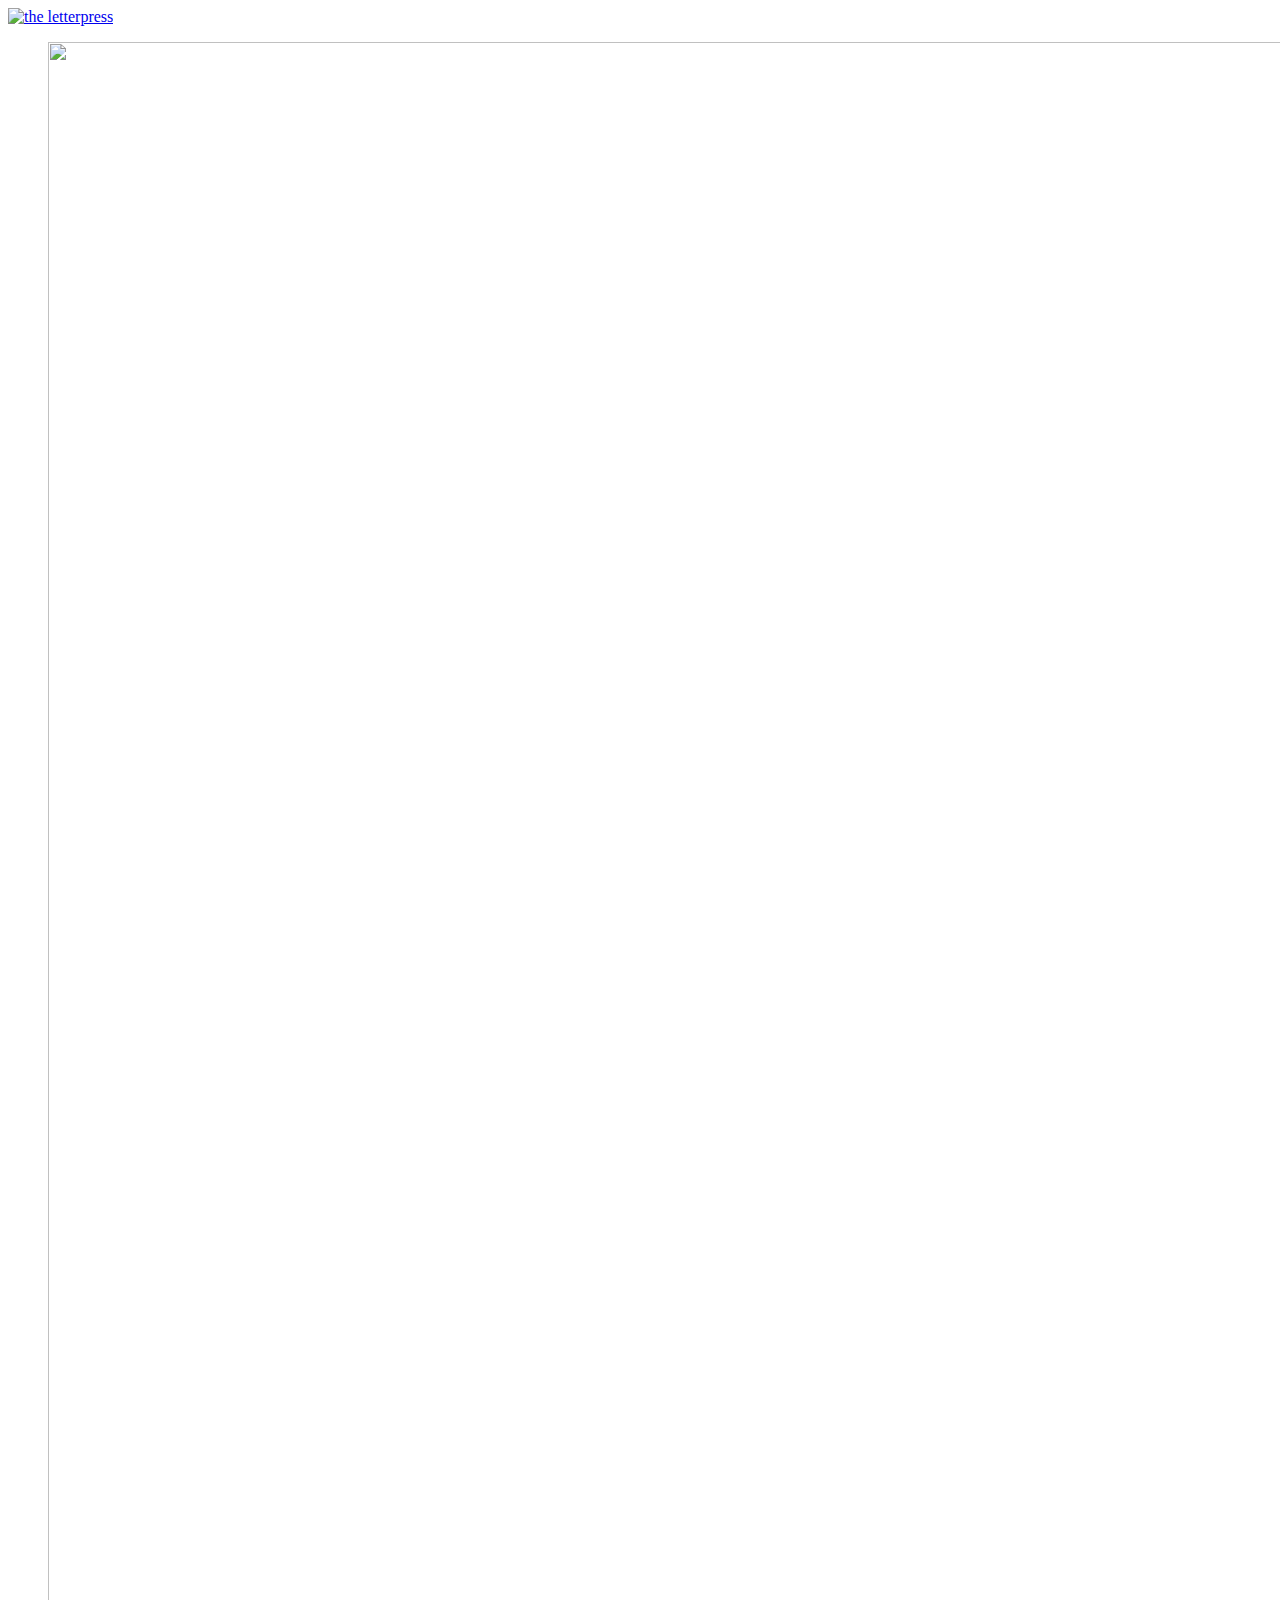
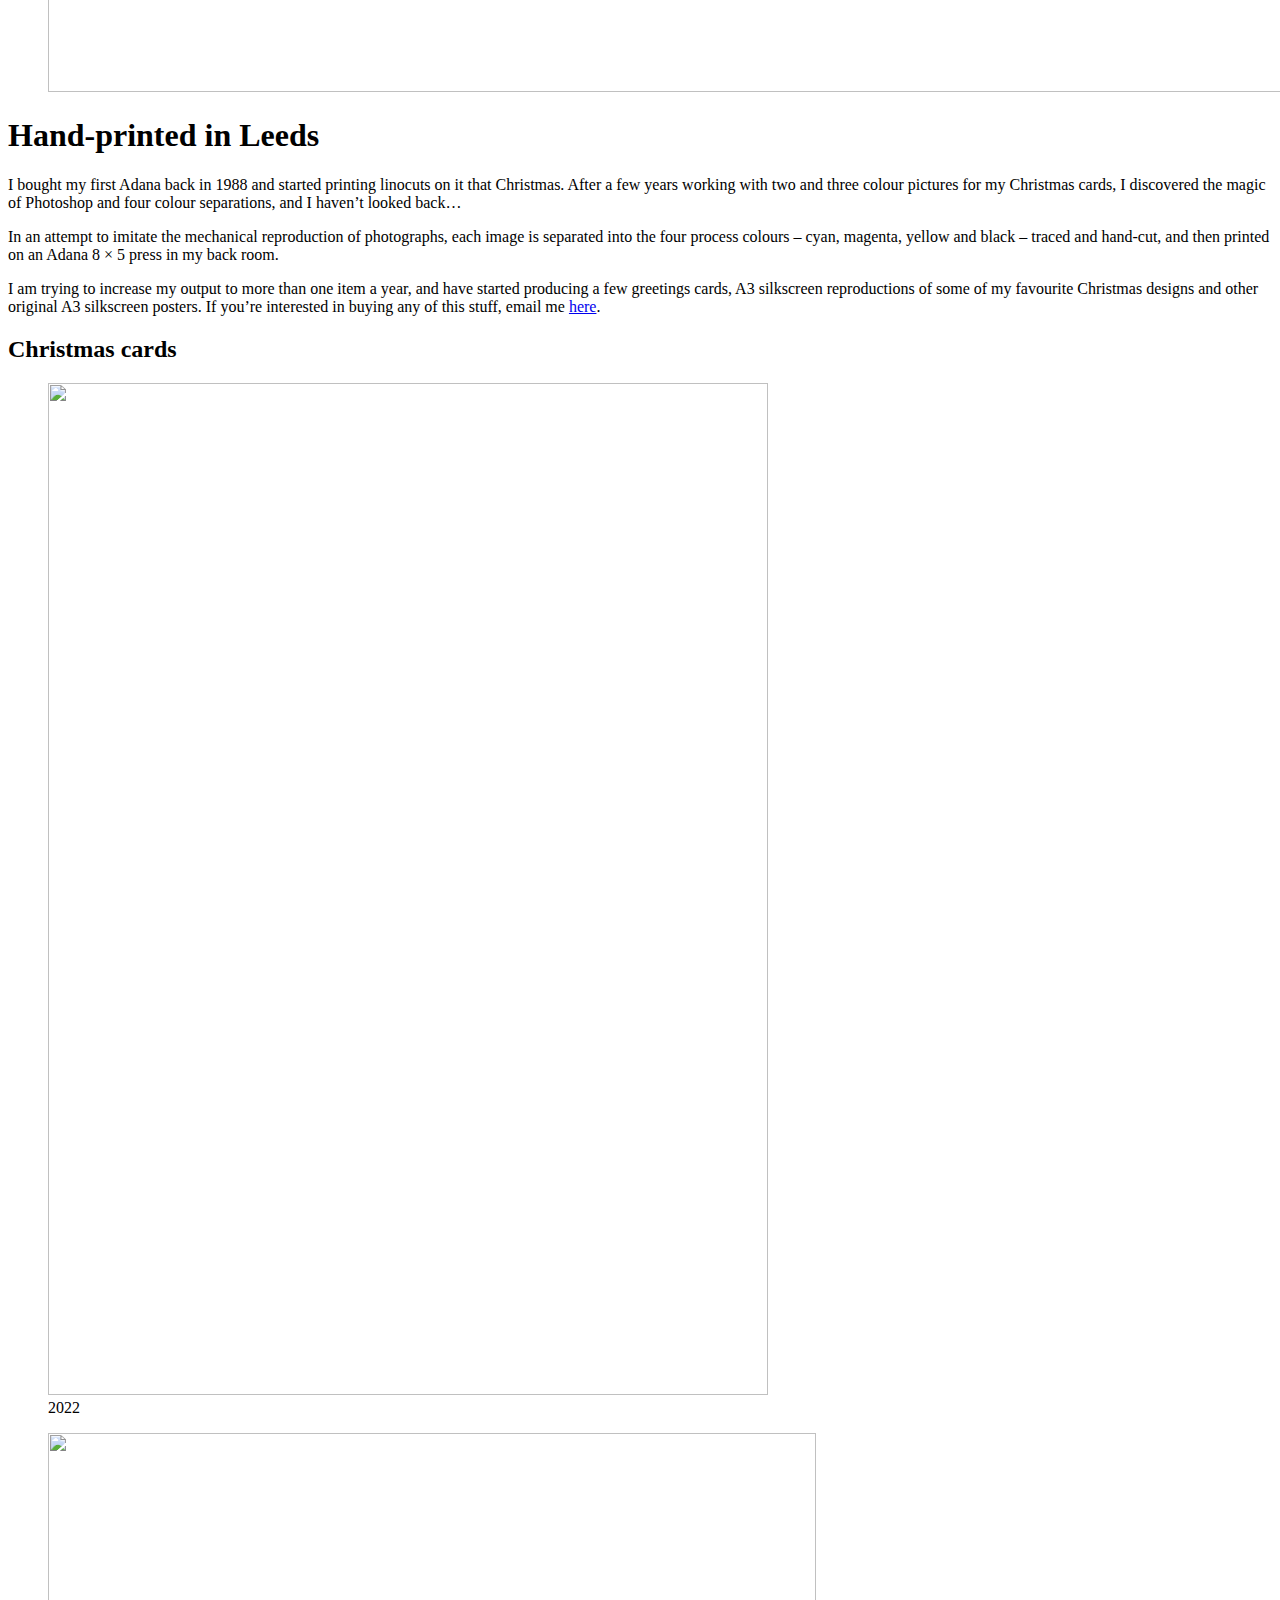
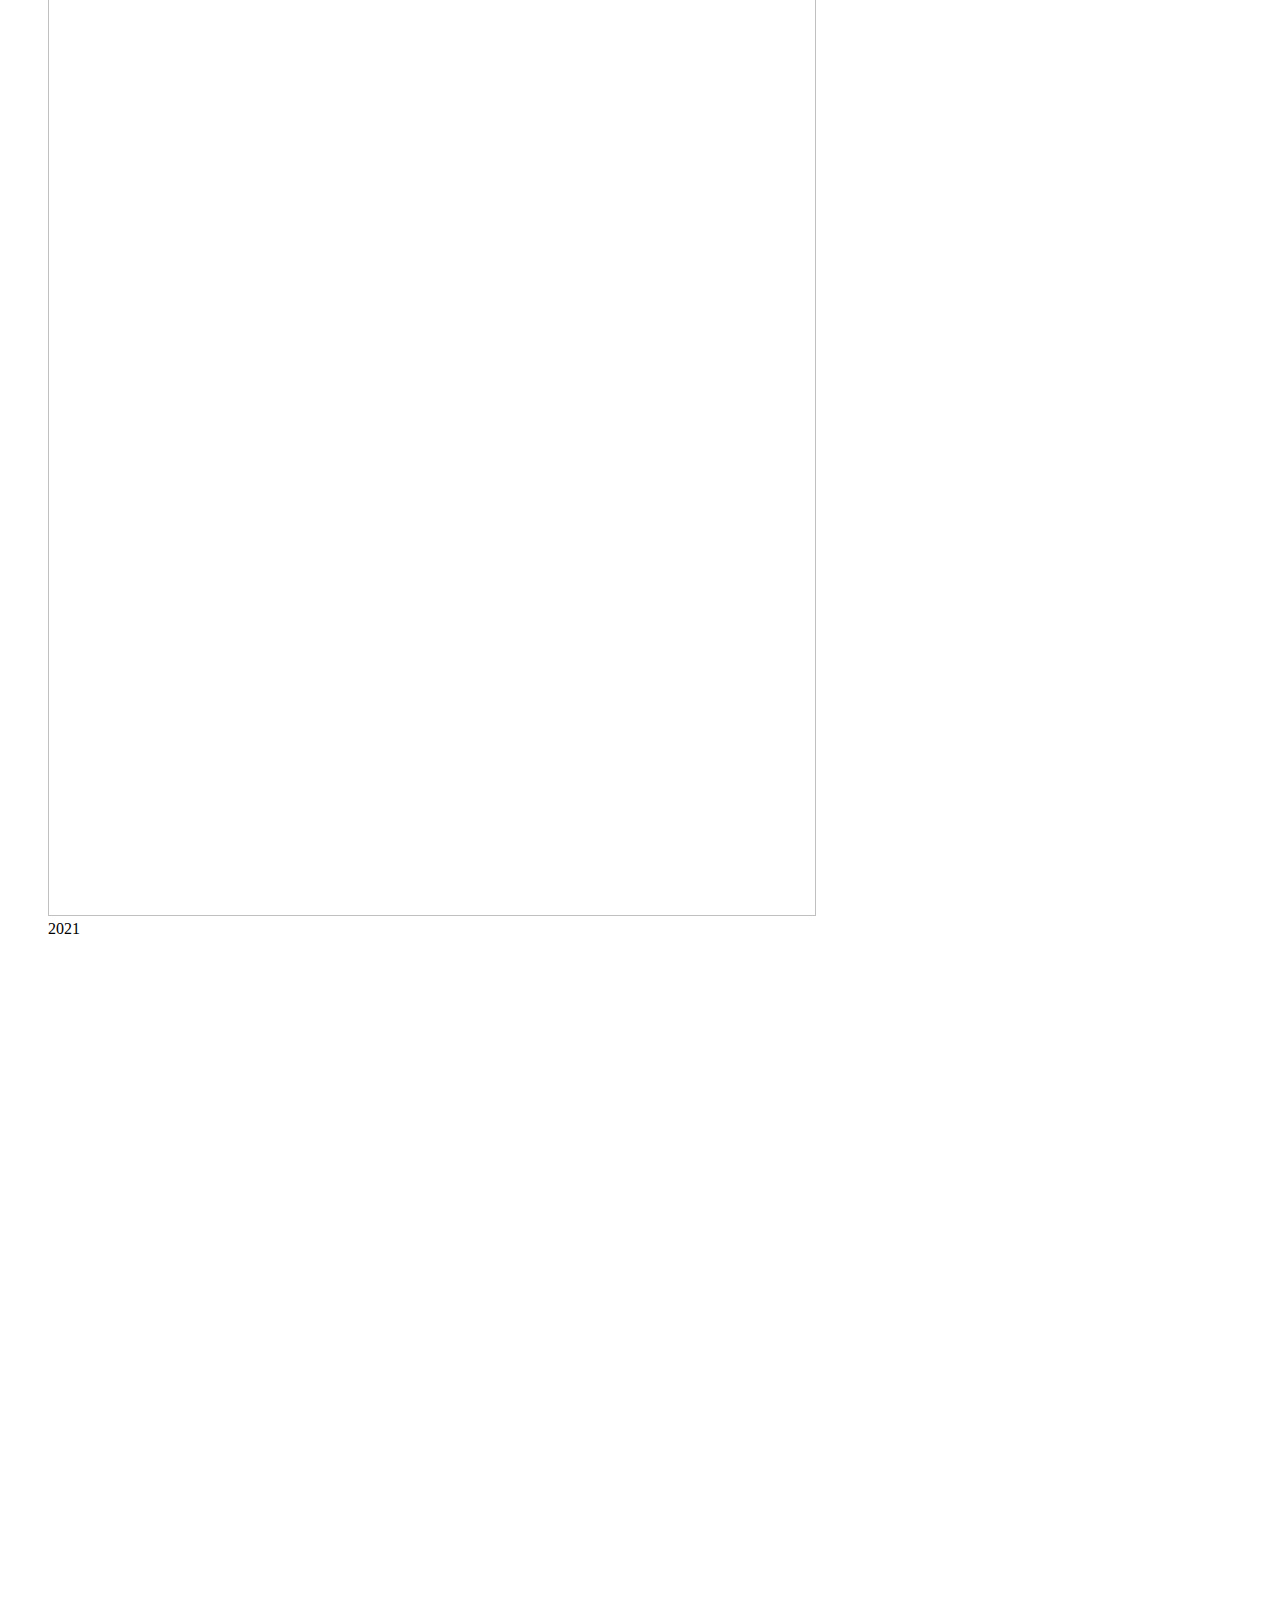
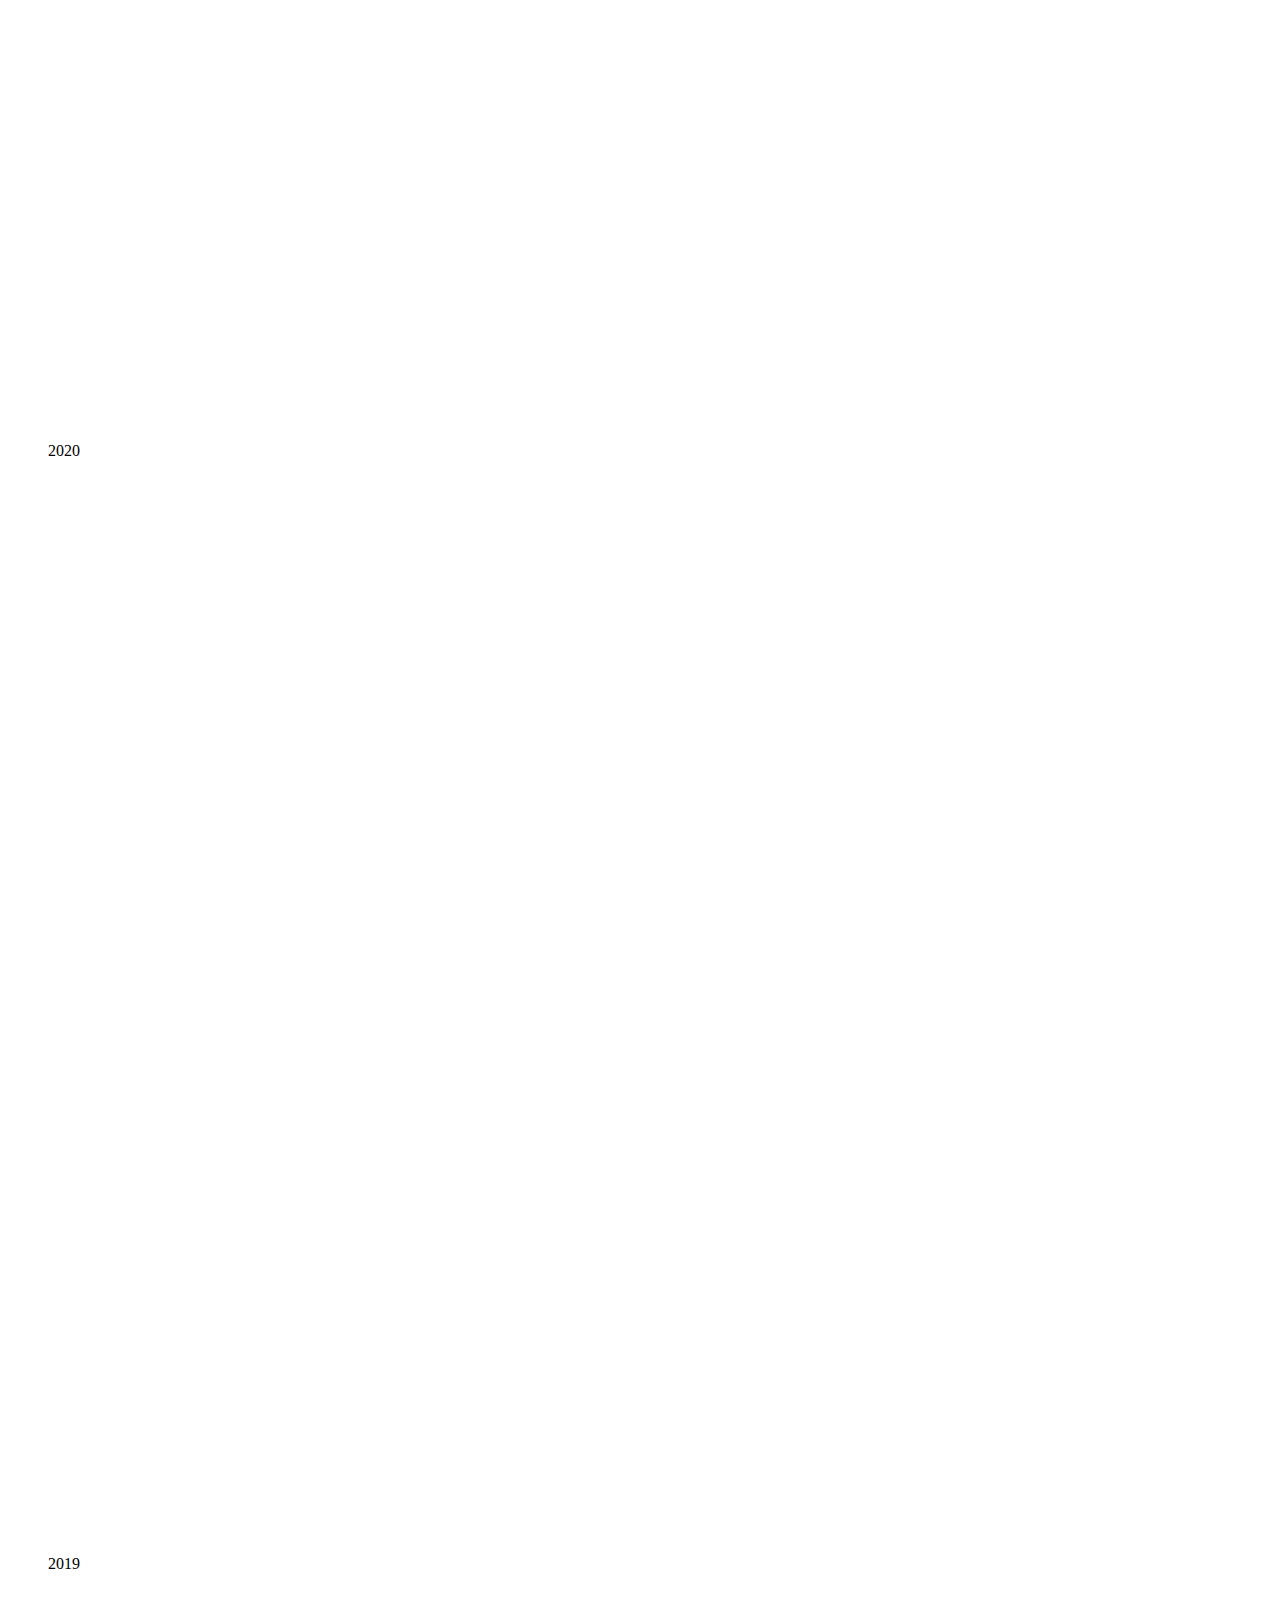
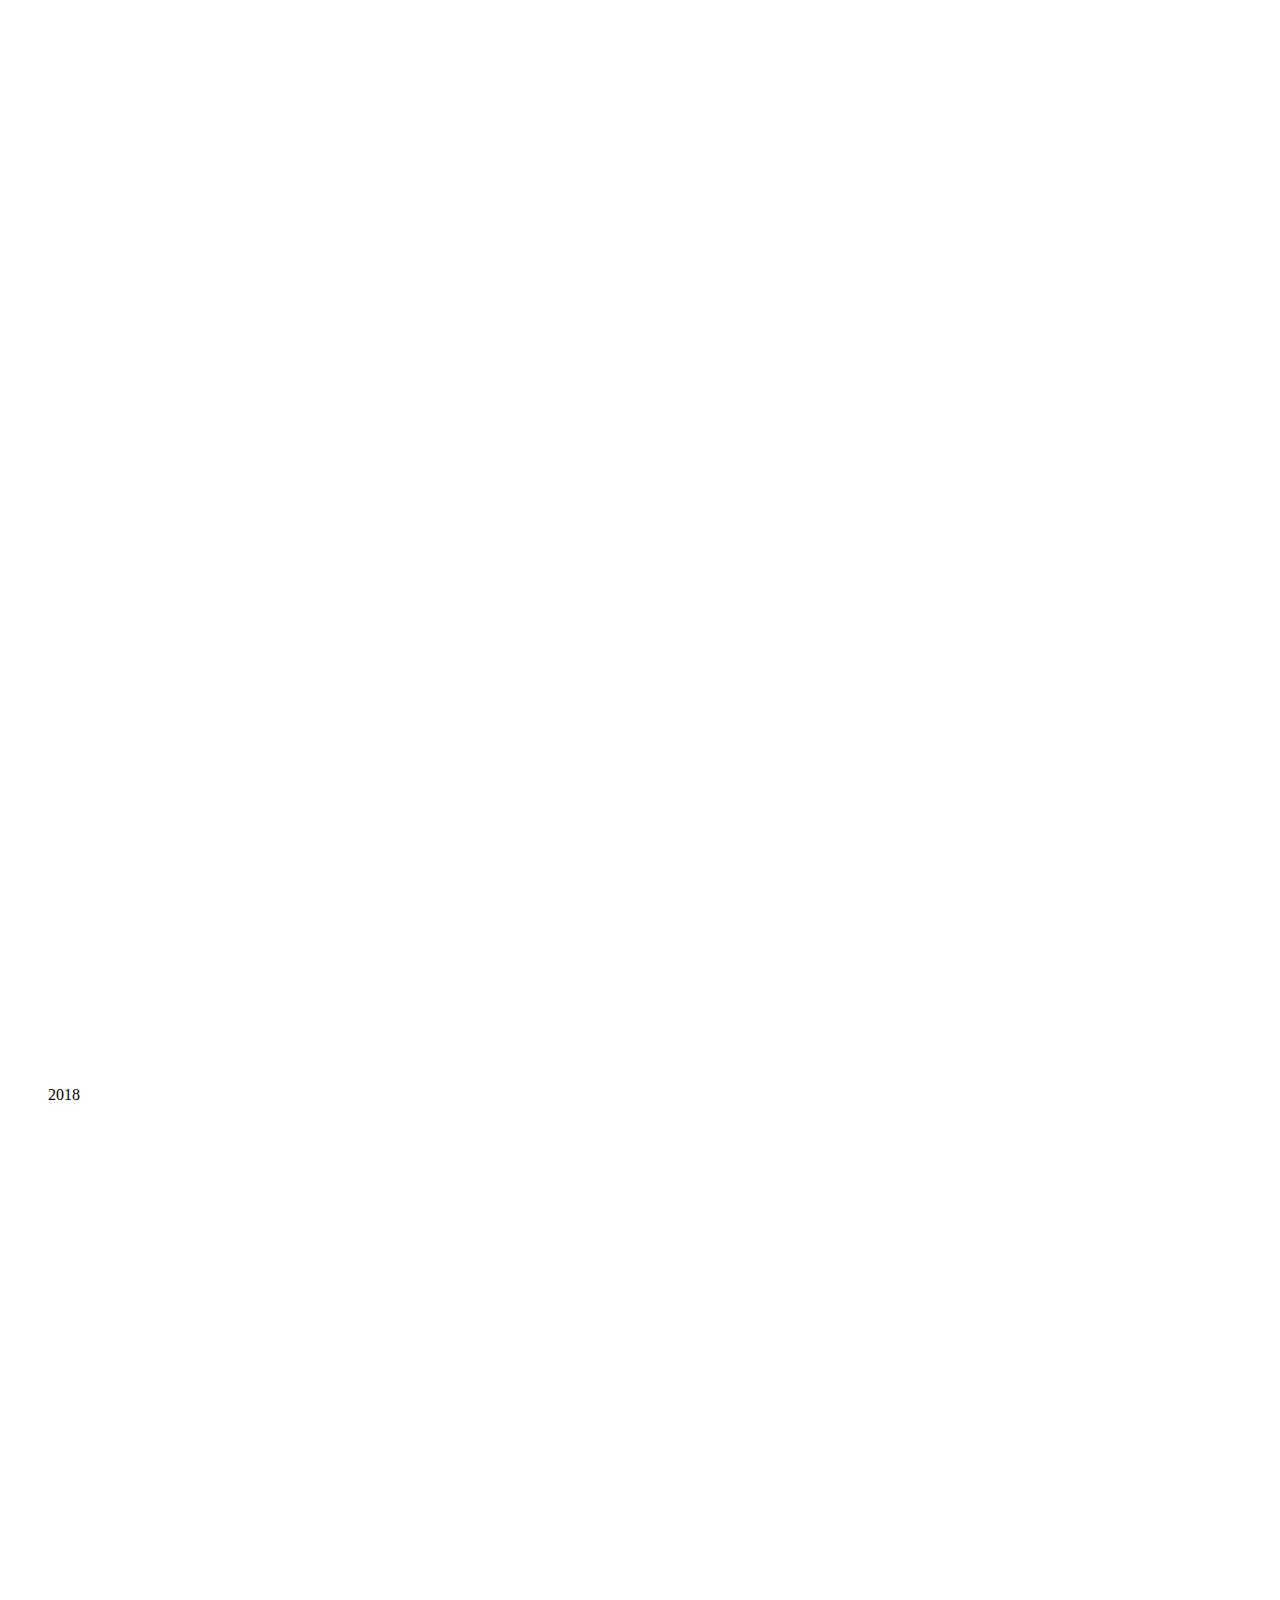
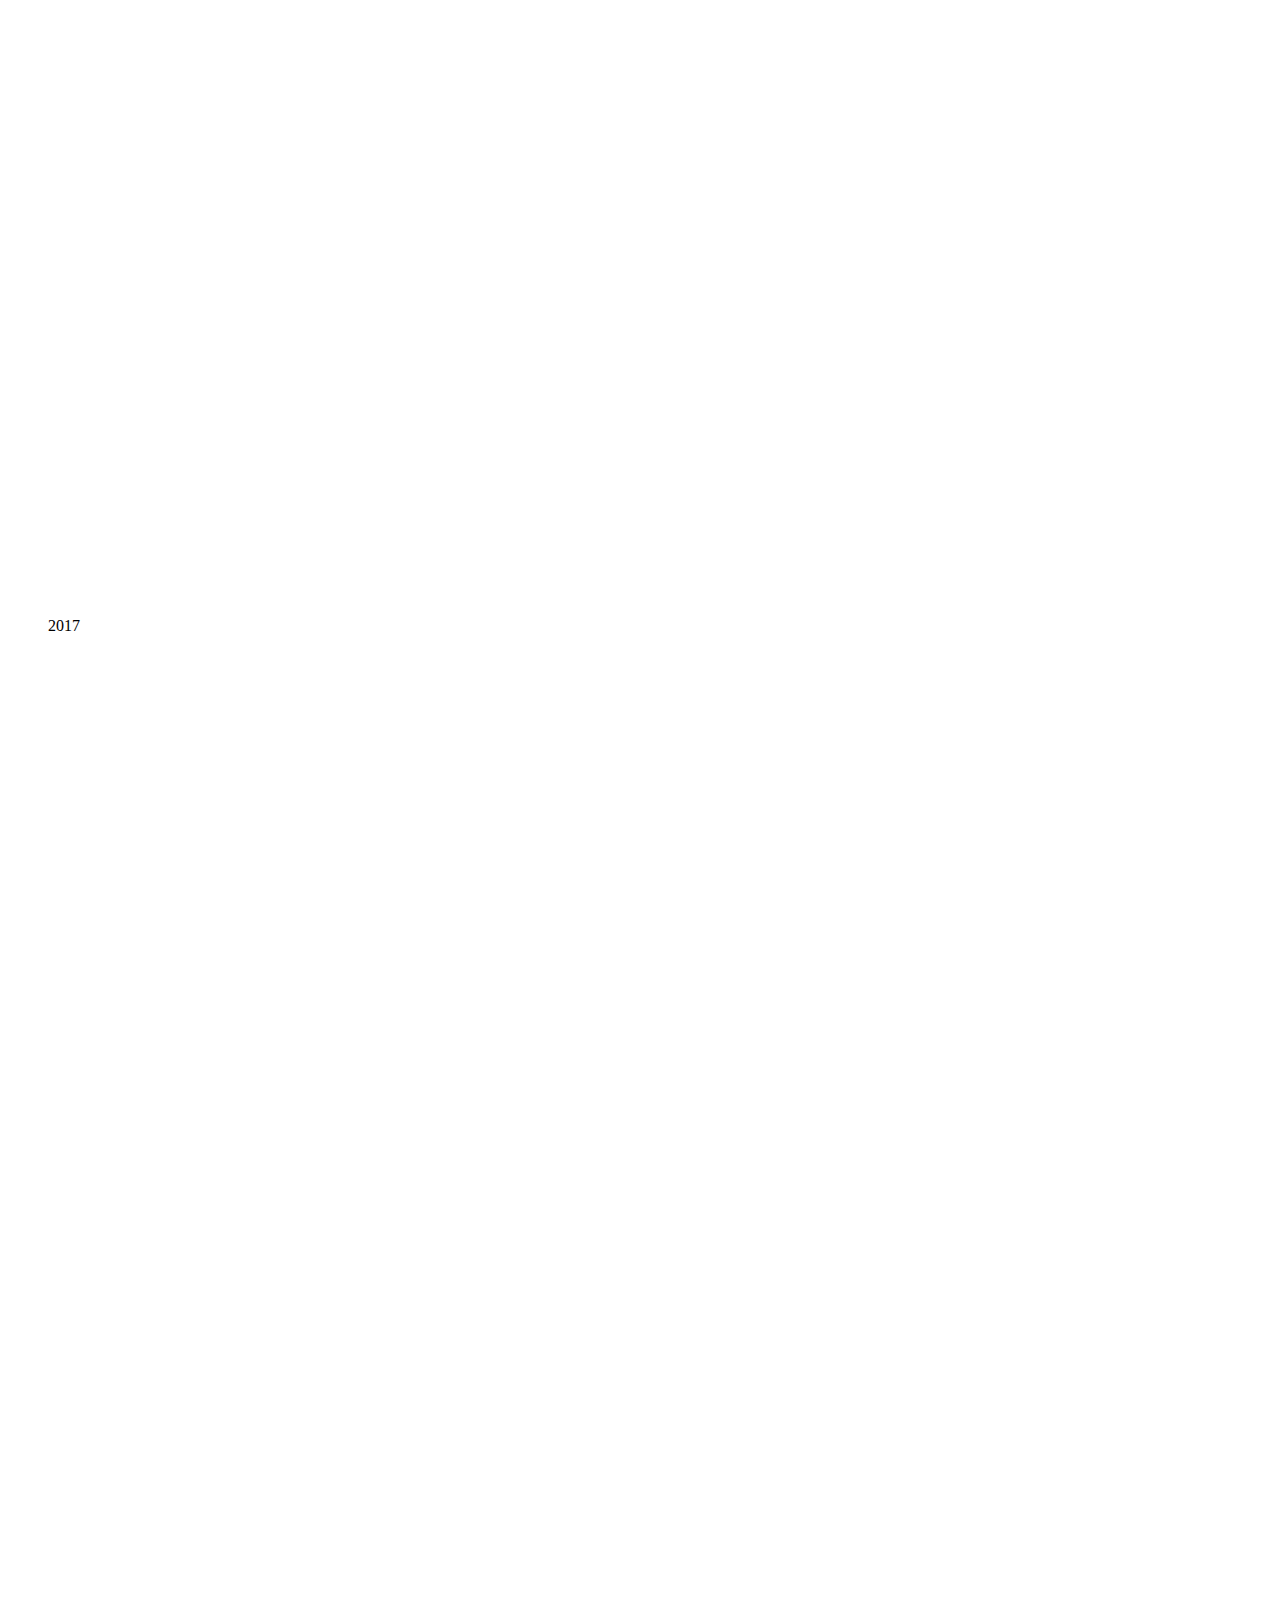
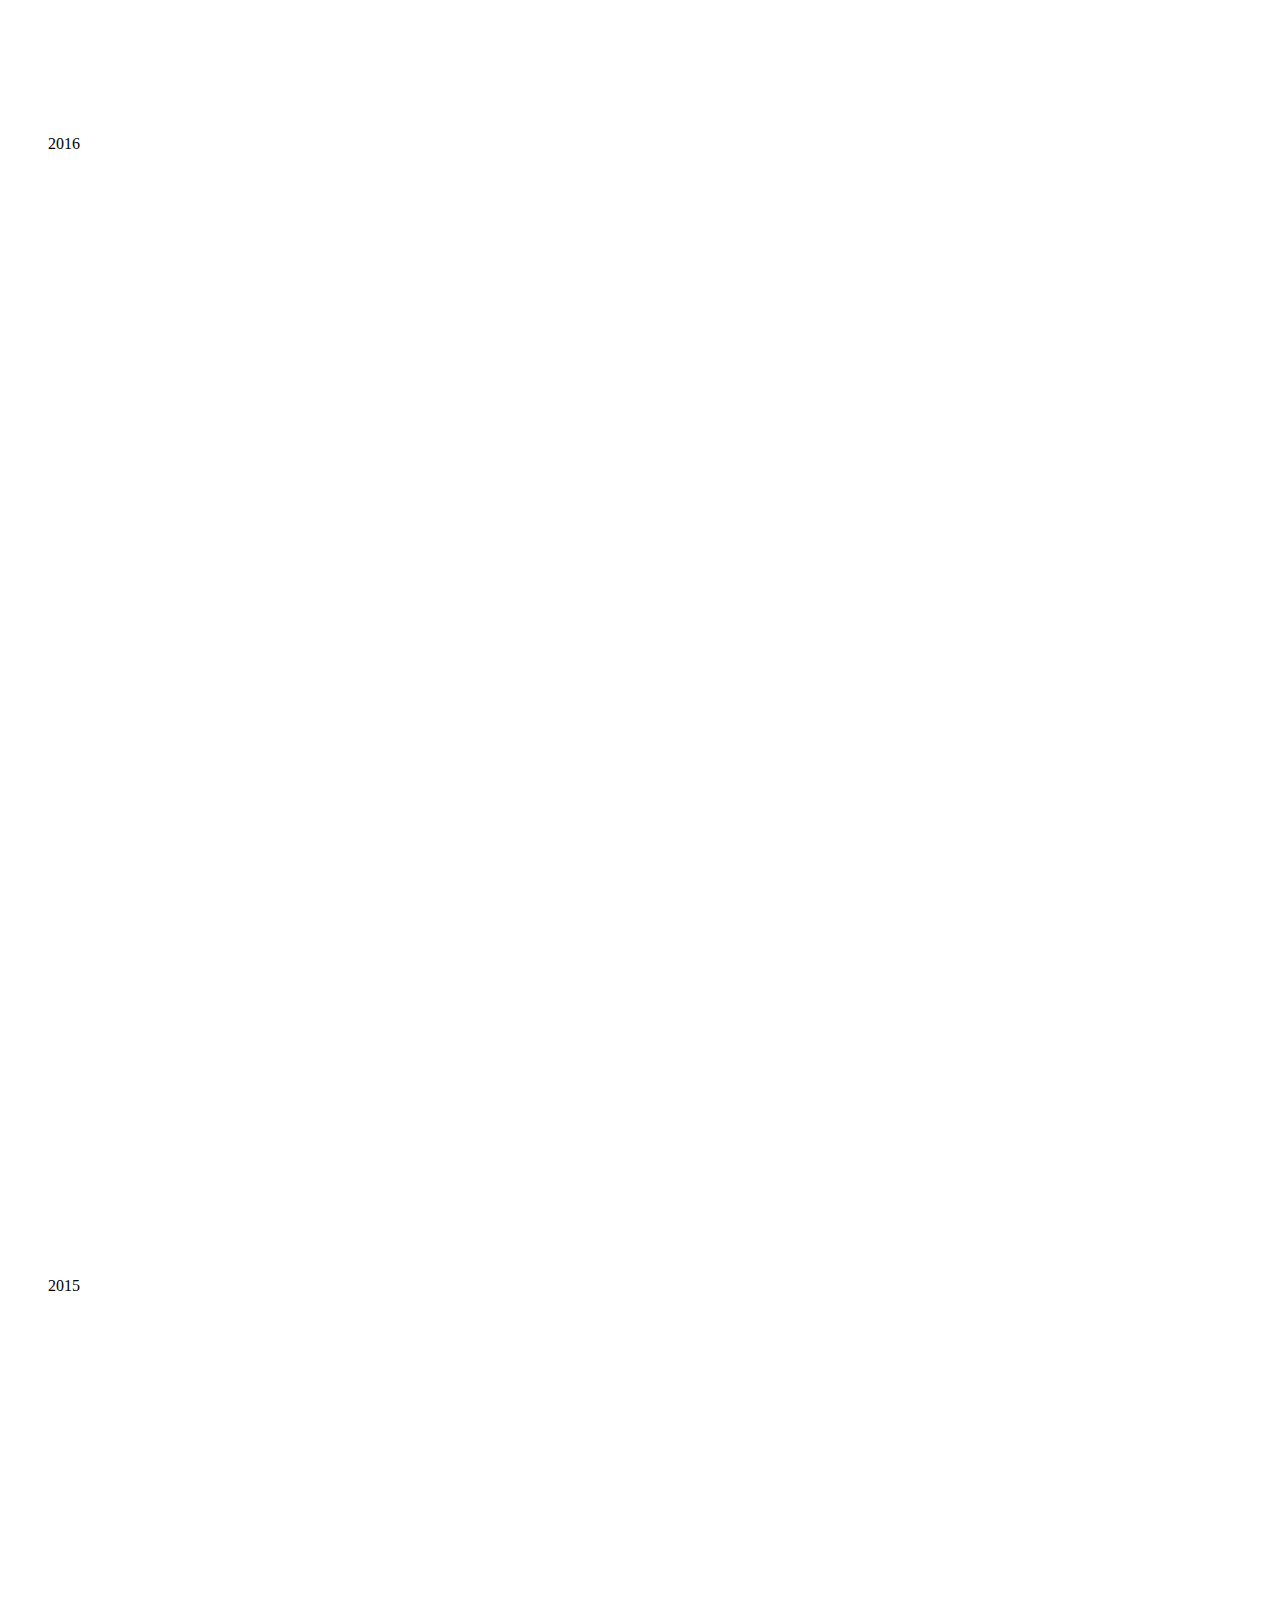
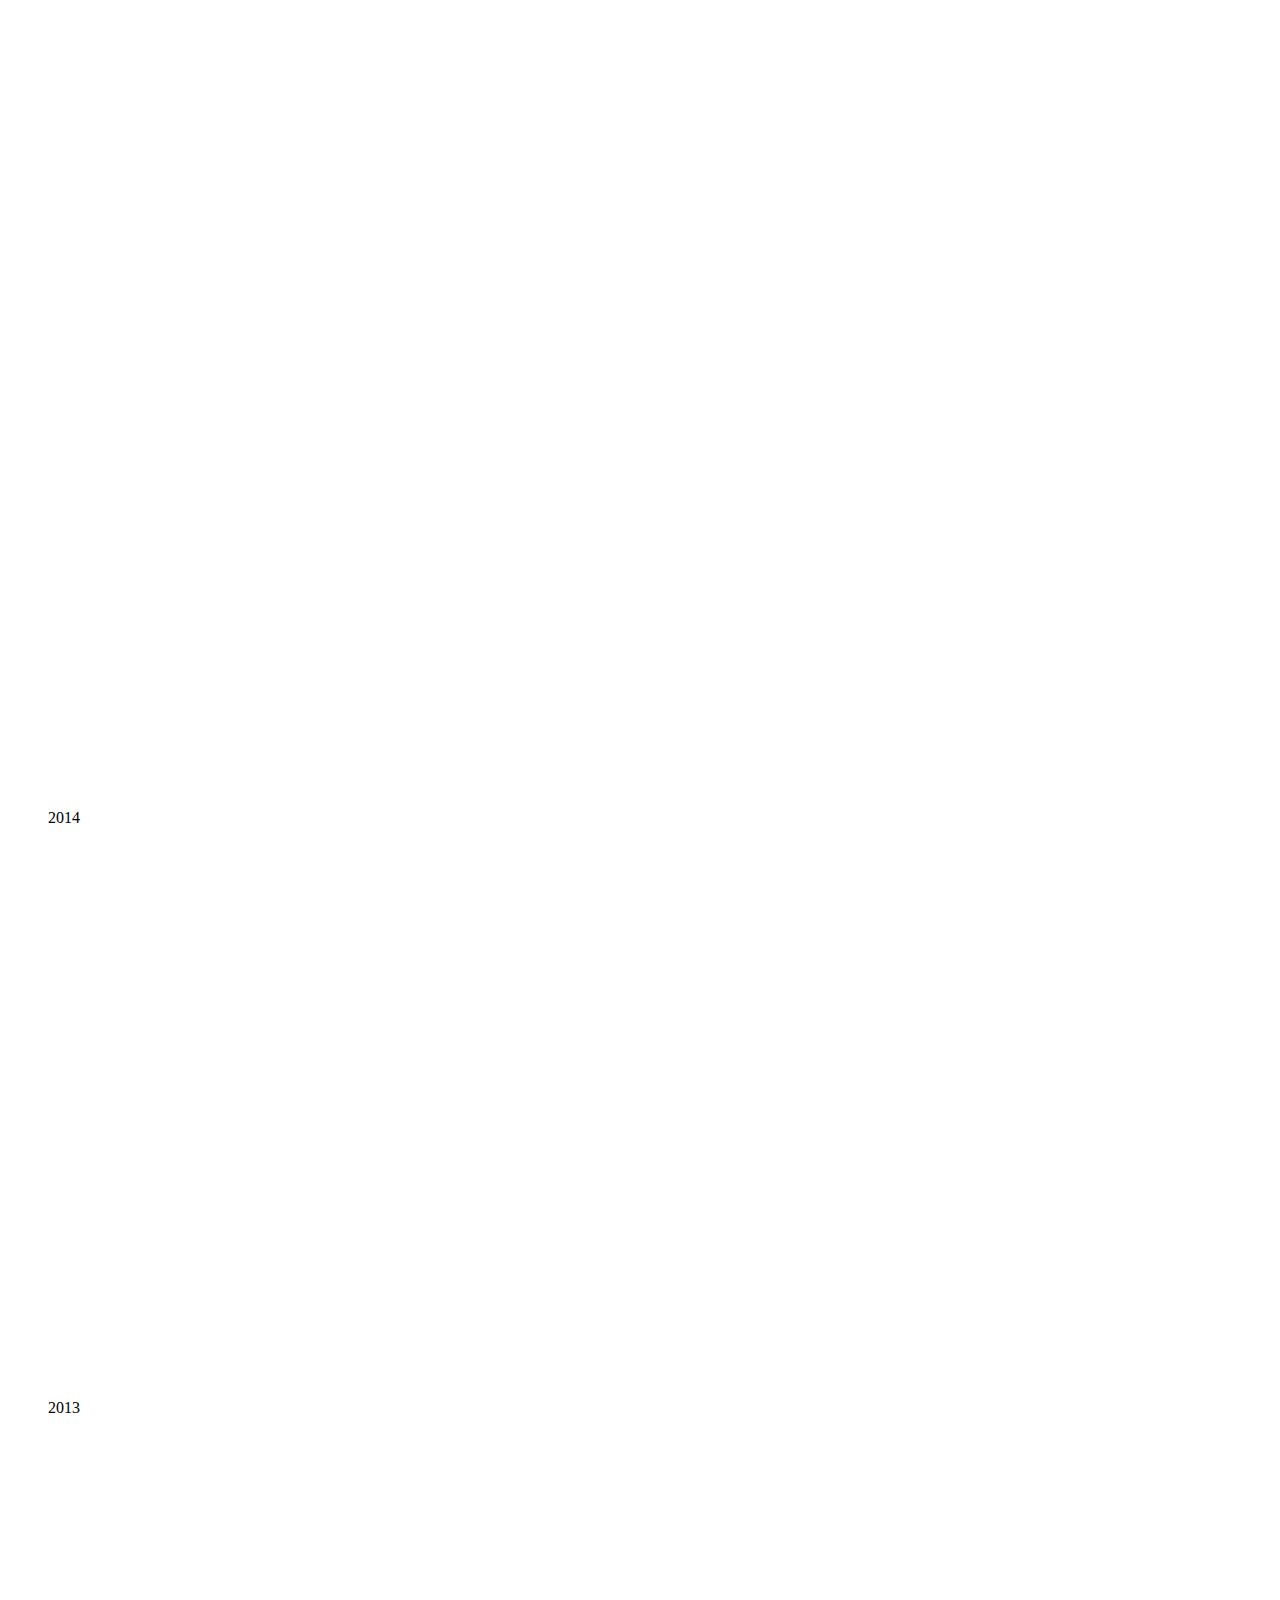
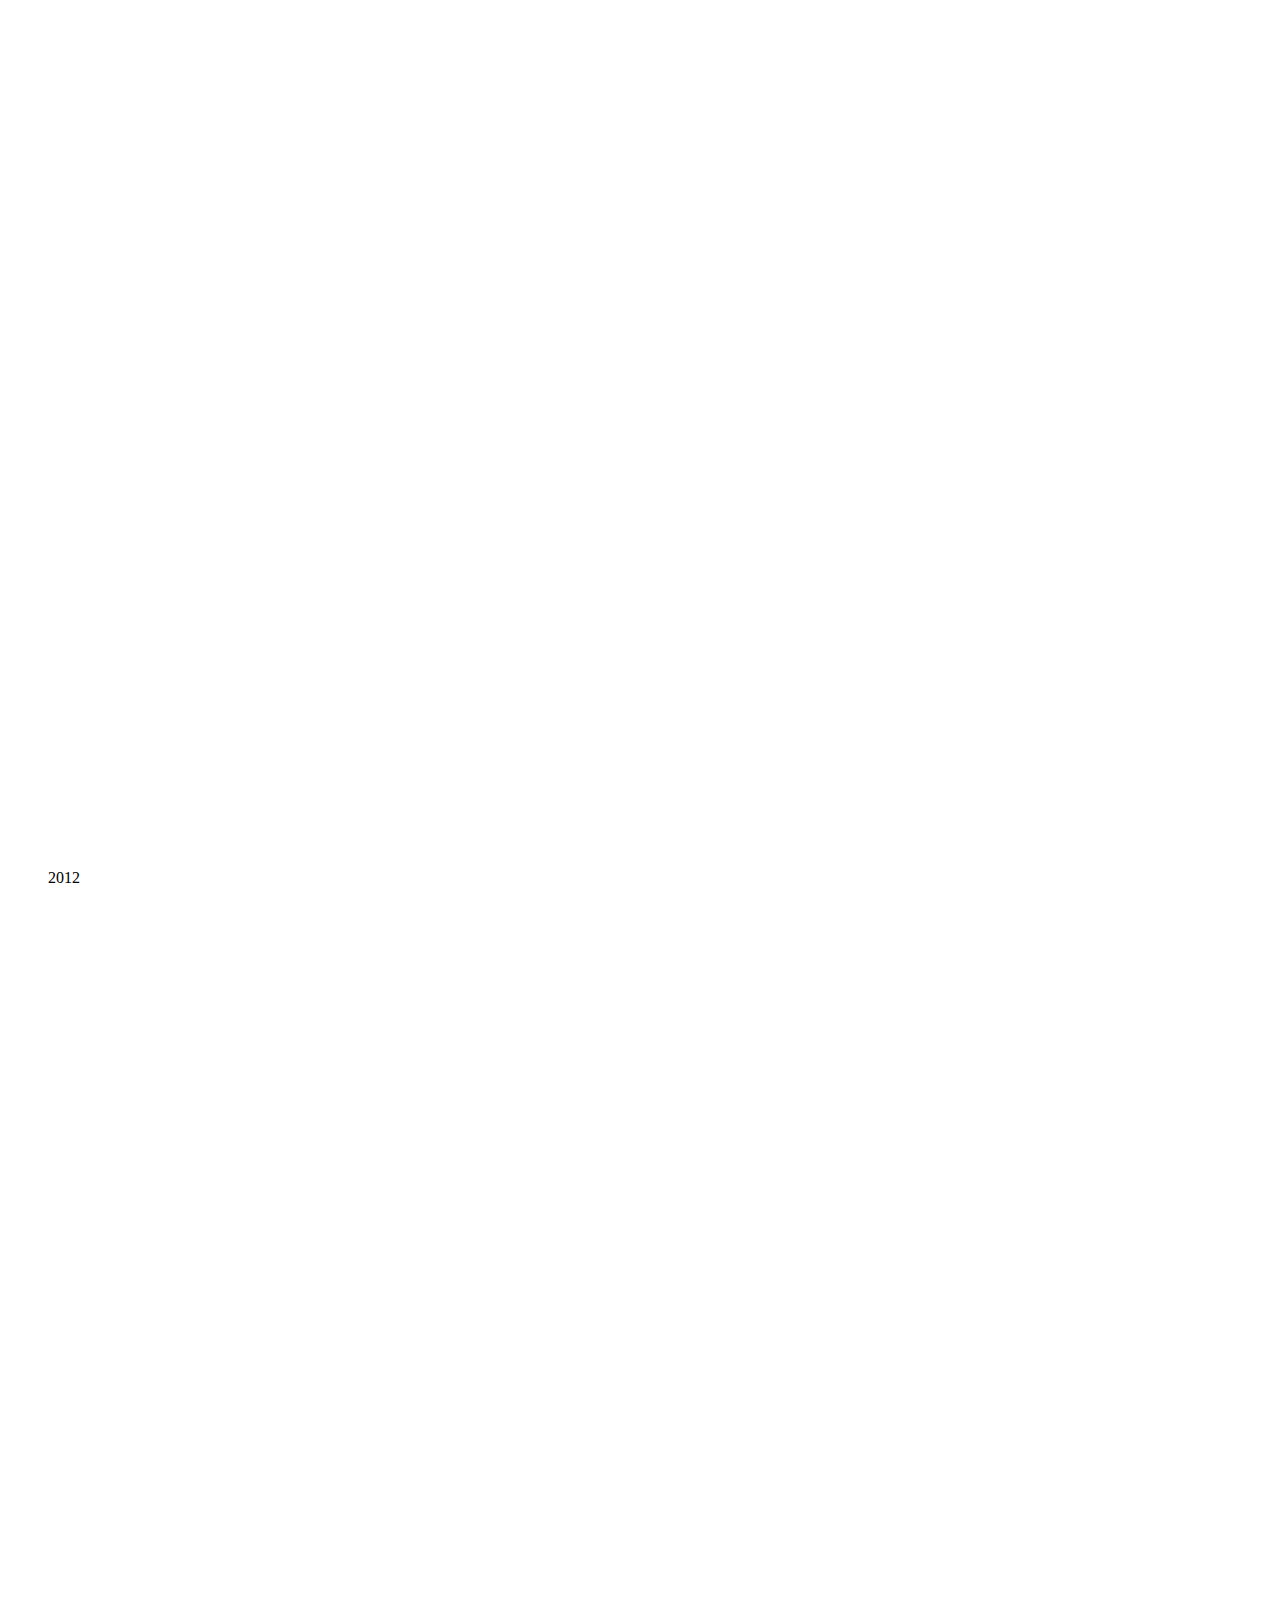
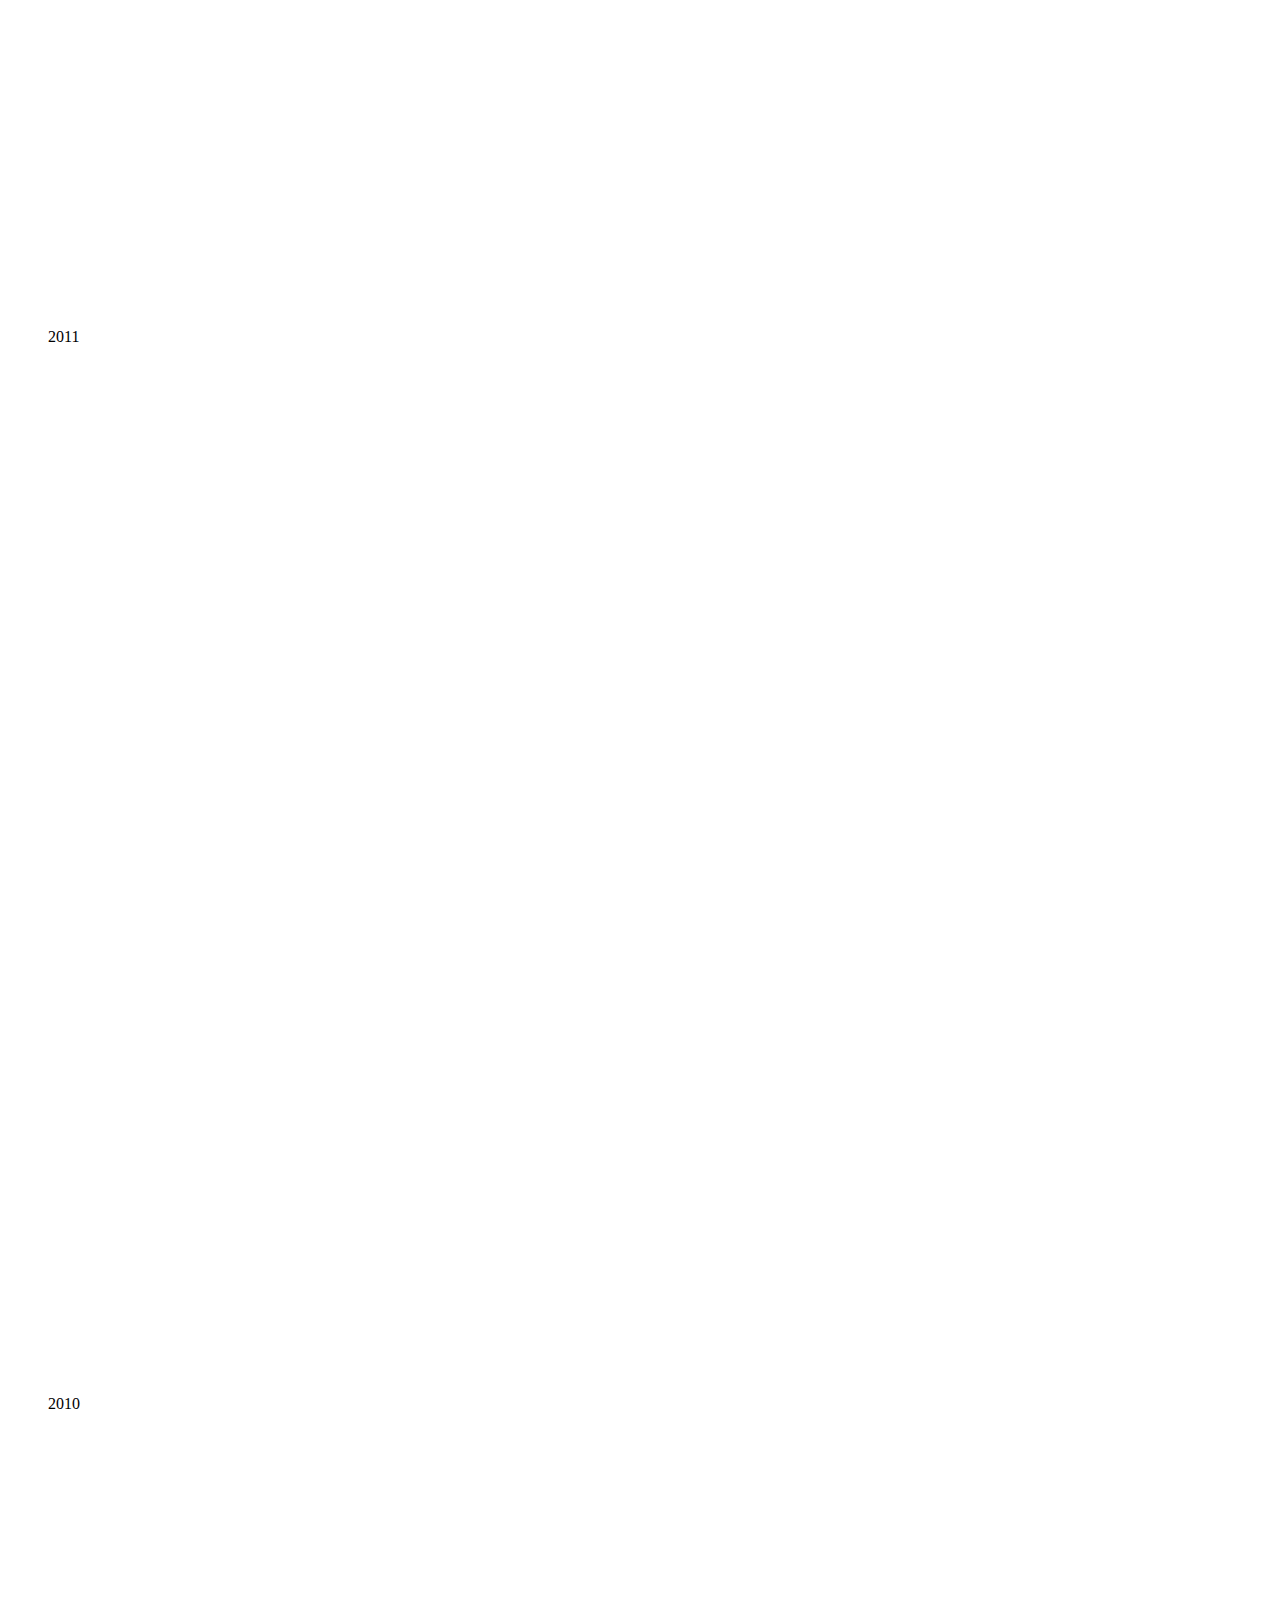
==== commit 6d8291f4: "Updated from Publii" ====
--- a/index.html
+++ b/index.html
@@ -1,8 +1,8 @@
-<!DOCTYPE html><html lang="en-gb"><head><meta charset="utf-8"><meta http-equiv="X-UA-Compatible" content="IE=edge"><meta name="viewport" content="width=device-width,initial-scale=1"><title>the letterpress</title><meta name="generator" content="Publii Open-Source CMS for Static Site"><link rel="canonical" href="./"><link rel="shortcut icon" href="./media/website/star-128x128.png" type="image/x-icon"><link rel="preload" href="./assets/dynamic/fonts/robotoslab/robotoslab.woff2" as="font" type="font/woff2" crossorigin><link rel="stylesheet" href="./assets/css/style.css?v=c3b86ba3c7986f85933e4f924eebc2a0"><link rel="stylesheet" href="./assets/css/photoswipe.css?v=357f87f4e9502a5318d89e8e76e0a344"><script type="application/ld+json">{"@context":"http://schema.org","@type":"Organization","name":"the letterpress","logo":"./media/website/the-letterpress-logo-white.png","url":"./"}</script><style>.pswp--svg .pswp__button,
+<!DOCTYPE html><html lang="en-gb"><head><meta charset="utf-8"><meta http-equiv="X-UA-Compatible" content="IE=edge"><meta name="viewport" content="width=device-width,initial-scale=1"><title>the letterpress</title><meta name="generator" content="Publii Open-Source CMS for Static Site"><link rel="canonical" href="http://www.theletterpress.co.uk/"><link rel="alternate" type="application/atom+xml" href="http://www.theletterpress.co.uk/feed.xml"><link rel="alternate" type="application/json" href="http://www.theletterpress.co.uk/feed.json"><meta property="og:title" content="the letterpress"><meta property="og:image" content="http://www.theletterpress.co.uk/media/website/the-letterpress-logo-white.png"><meta property="og:image:width" content="568"><meta property="og:image:height" content="520"><meta property="og:site_name" content="the letterpress"><meta property="og:description" content=""><meta property="og:url" content="http://www.theletterpress.co.uk/"><meta property="og:type" content="website"><link rel="shortcut icon" href="http://www.theletterpress.co.uk/media/website/star-128x128.png" type="image/x-icon"><link rel="preload" href="http://www.theletterpress.co.uk/assets/dynamic/fonts/robotoslab/robotoslab.woff2" as="font" type="font/woff2" crossorigin><link rel="stylesheet" href="http://www.theletterpress.co.uk/assets/css/style.css?v=c3b86ba3c7986f85933e4f924eebc2a0"><link rel="stylesheet" href="http://www.theletterpress.co.uk/assets/css/photoswipe.css?v=357f87f4e9502a5318d89e8e76e0a344"><script type="application/ld+json">{"@context":"http://schema.org","@type":"Organization","name":"the letterpress","logo":"http://www.theletterpress.co.uk/media/website/the-letterpress-logo-white.png","url":"http://www.theletterpress.co.uk/"}</script><style>.pswp--svg .pswp__button,
 		                 .pswp--svg .pswp__button--arrow--left:before,
 		                 .pswp--svg .pswp__button--arrow--right:before {
-			                background-image: url(./assets/svg/gallery-icons-light.svg);
-		                 }</style></head><body><div class="site-container"><header class="top" id="js-header"><a class="logo" href="./"><img src="./media/website/the-letterpress-logo-white.png" alt="the letterpress" width="568" height="520"></a></header><main><article class="post"><div class="hero"><figure class="hero__image hero__image--overlay"><img src="./media/posts/2/adana.jpg" srcset="./media/posts/2/responsive/adana-xs.jpg 300w, ./media/posts/2/responsive/adana-sm.jpg 480w, ./media/posts/2/responsive/adana-md.jpg 768w, ./media/posts/2/responsive/adana-lg.jpg 1024w, ./media/posts/2/responsive/adana-xl.jpg 1360w, ./media/posts/2/responsive/adana-2xl.jpg 1600w" sizes="(max-width: 1600px) 100vw, 1600px" loading="eager" height="1650" width="2200" alt=""></figure><header class="hero__content"><div class="wrapper"><h1>Hand-printed in Leeds</h1></div></header></div><div class="wrapper post__entry"><section id="content1-4" class="mbr-section article content1 cid-raTSlazTCW"><div class="container"><div class="media-container-row"><div class="mbr-text col-12 col-md-8 mbr-fonts-style display-7"><p>I bought my first Adana back in 1988 and started printing linocuts on it that Christmas. After a few years working with two and three colour pictures for my Christmas cards, I discovered the magic of Photoshop and four colour separations, and I haven’t looked back…</p><p>In an attempt to imitate the mechanical reproduction of photographs, each image is separated into the four process colours – cyan, magenta, yellow and black – traced and hand-cut, and then printed on an Adana 8 × 5 press in my back room.</p><p class="align-left">I am trying to increase my output to more than one item a year, and have started producing a few greetings cards, A3 silkscreen reproductions of some of my favourite Christmas designs and other original A3 silkscreen posters. If you’re interested in buying any of this stuff, email me <a href="mailto:ben@theletterpress.co.uk">here</a>.</p><h2 class="align-left">Christmas cards</h2><div class="gallery-wrapper"><div class="gallery" data-is-empty="false" data-translation="Add images" data-columns="3"><figure class="gallery__item"><a href="./media/posts/2/gallery/2022-tiger.jpg" data-size="2479x3484"><img loading="lazy" src="./media/posts/2/gallery/2022-tiger-thumbnail.jpg" alt="" width="720" height="1012"></a><figcaption>2022</figcaption></figure><figure class="gallery__item"><a href="./media/posts/2/gallery/2021-giraffe.jpg" data-size="1240x1748"><img loading="lazy" src="./media/posts/2/gallery/2021-giraffe-thumbnail.jpg" alt="" width="768" height="1083"></a><figcaption>2021</figcaption></figure><figure class="gallery__item"><a href="./media/posts/2/gallery/2020-four-stroke.jpg" data-size="1239x1748"><img loading="lazy" src="./media/posts/2/gallery/2020-four-stroke-thumbnail.jpg" alt="" width="768" height="1084"></a><figcaption>2020</figcaption></figure><figure class="gallery__item"><a href="./media/posts/2/gallery/2019-queen-mary.jpg" data-size="1241x1737"><img loading="lazy" src="./media/posts/2/gallery/2019-queen-mary-thumbnail.jpg" alt="" width="768" height="1075"></a><figcaption>2019</figcaption></figure><figure class="gallery__item"><a href="./media/posts/2/gallery/2018-Pigeon.jpg" data-size="1232x1753"><img loading="lazy" src="./media/posts/2/gallery/2018-Pigeon-thumbnail.jpg" alt="" width="768" height="1093"></a><figcaption>2018</figcaption></figure><figure class="gallery__item"><a href="./media/posts/2/gallery/2017-Matches.jpg" data-size="1231x1752"><img loading="lazy" src="./media/posts/2/gallery/2017-Matches-thumbnail.jpg" alt="" width="768" height="1093"></a><figcaption>2017</figcaption></figure><figure class="gallery__item"><a href="./media/posts/2/gallery/2016-Pineapple.jpg" data-size="1241x1745"><img loading="lazy" src="./media/posts/2/gallery/2016-Pineapple-thumbnail.jpg" alt="" width="768" height="1080"></a><figcaption>2016</figcaption></figure><figure class="gallery__item"><a href="./media/posts/2/gallery/2015-Donkey.jpg" data-size="1214x1745"><img loading="lazy" src="./media/posts/2/gallery/2015-Donkey-thumbnail.jpg" alt="" width="768" height="1104"></a><figcaption>2015</figcaption></figure><figure class="gallery__item"><a href="./media/posts/2/gallery/2014-Lighthouse.jpg" data-size="1229x1750"><img loading="lazy" src="./media/posts/2/gallery/2014-Lighthouse-thumbnail.jpg" alt="" width="768" height="1094"></a><figcaption>2014</figcaption></figure><figure class="gallery__item"><a href="./media/posts/2/gallery/2013-Spitfire.jpg" data-size="1725x1239"><img loading="lazy" src="./media/posts/2/gallery/2013-Spitfire-thumbnail.jpg" alt="" width="768" height="552"></a><figcaption>2013</figcaption></figure><figure class="gallery__item"><a href="./media/posts/2/gallery/2012-Chrysanthemum.jpg" data-size="1225x1756"><img loading="lazy" src="./media/posts/2/gallery/2012-Chrysanthemum-thumbnail.jpg" alt="" width="720" height="1032"></a><figcaption>2012</figcaption></figure><figure class="gallery__item"><a href="./media/posts/2/gallery/2011-Toadstool.jpg" data-size="1226x1739"><img loading="lazy" src="./media/posts/2/gallery/2011-Toadstool-thumbnail.jpg" alt="" width="720" height="1021"></a><figcaption>2011</figcaption></figure><figure class="gallery__item"><a href="./media/posts/2/gallery/2010-Spaceman.jpg" data-size="1228x1755"><img loading="lazy" src="./media/posts/2/gallery/2010-Spaceman-thumbnail.jpg" alt="" width="720" height="1029"></a><figcaption>2010</figcaption></figure><figure class="gallery__item"><a href="./media/posts/2/gallery/2009-Queenie.jpg" data-size="1224x1747"><img loading="lazy" src="./media/posts/2/gallery/2009-Queenie-thumbnail.jpg" alt="" width="720" height="1028"></a><figcaption>2009</figcaption></figure><figure class="gallery__item"><a href="./media/posts/2/gallery/2008-Accordion.jpg" data-size="1721x1227"><img loading="lazy" src="./media/posts/2/gallery/2008-Accordion-thumbnail.jpg" alt="" width="720" height="513"></a><figcaption>2008</figcaption></figure><figure class="gallery__item"><a href="./media/posts/2/gallery/2007-Mountain.jpg" data-size="1753x1239"><img loading="lazy" src="./media/posts/2/gallery/2007-Mountain-thumbnail.jpg" alt="" width="720" height="509"></a><figcaption>2007</figcaption></figure><figure class="gallery__item"><a href="./media/posts/2/gallery/2006-wasp.jpg" data-size="1681x1193"><img loading="lazy" src="./media/posts/2/gallery/2006-wasp-thumbnail.jpg" alt="" width="720" height="511"></a><figcaption>2006</figcaption></figure><figure class="gallery__item"><a href="./media/posts/2/gallery/2005-Ladybirds.jpg" data-size="1247x1744"><img loading="lazy" src="./media/posts/2/gallery/2005-Ladybirds-thumbnail.jpg" alt="" width="720" height="1007"></a><figcaption>2005</figcaption></figure><figure class="gallery__item"><a href="./media/posts/2/gallery/2004-Amplifier.jpg" data-size="1275x1304"><img loading="lazy" src="./media/posts/2/gallery/2004-Amplifier-thumbnail.jpg" alt="" width="720" height="736"></a><figcaption>2004</figcaption></figure><figure class="gallery__item"><a href="./media/posts/2/gallery/2003-Lady-preparing-food.jpg" data-size="1151x1667"><img loading="lazy" src="./media/posts/2/gallery/2003-Lady-preparing-food-thumbnail.jpg" alt="" width="720" height="1043"></a><figcaption>2003</figcaption></figure><figure class="gallery__item"><a href="./media/posts/2/gallery/2002-Mary.jpg" data-size="1217x1626"><img loading="lazy" src="./media/posts/2/gallery/2002-Mary-thumbnail.jpg" alt="" width="720" height="962"></a><figcaption>2002</figcaption></figure><figure class="gallery__item"><a href="./media/posts/2/gallery/2001-Mini.jpg" data-size="1707x1214"><img loading="lazy" src="./media/posts/2/gallery/2001-Mini-thumbnail.jpg" alt="" width="720" height="512"></a><figcaption>2001</figcaption></figure><figure class="gallery__item"><a href="./media/posts/2/gallery/2000-Goldfinch.jpg" data-size="1181x1744"><img loading="lazy" src="./media/posts/2/gallery/2000-Goldfinch-thumbnail.jpg" alt="" width="720" height="1063"></a><figcaption>2000</figcaption></figure><figure class="gallery__item"><a href="./media/posts/2/gallery/1999-Train.jpg" data-size="1756x1208"><img loading="lazy" src="./media/posts/2/gallery/1999-Train-thumbnail.jpg" alt="" width="720" height="495"></a><figcaption>1999</figcaption></figure><figure class="gallery__item"><a href="./media/posts/2/gallery/1998-Cow.jpg" data-size="1760x1224"><img loading="lazy" src="./media/posts/2/gallery/1998-Cow-thumbnail.jpg" alt="" width="720" height="501"></a><figcaption>1998</figcaption></figure><figure class="gallery__item"><a href="./media/posts/2/gallery/1997-Butterflies.jpg" data-size="1718x1172"><img loading="lazy" src="./media/posts/2/gallery/1997-Butterflies-thumbnail.jpg" alt="" width="720" height="491"></a><figcaption>1997</figcaption></figure><figure class="gallery__item"><a href="./media/posts/2/gallery/1996-Perch.jpg" data-size="1725x1197"><img loading="lazy" src="./media/posts/2/gallery/1996-Perch-thumbnail.jpg" alt="" width="720" height="500"></a><figcaption>1996</figcaption></figure><figure class="gallery__item"><a href="./media/posts/2/gallery/1995-trout.jpg" data-size="1998x1185"><img loading="lazy" src="./media/posts/2/gallery/1995-trout-thumbnail.jpg" alt="" width="720" height="427"></a><figcaption>1995</figcaption></figure></div></div><h2>Silkscreen posters</h2><div class="gallery-wrapper"><div class="gallery" data-is-empty="false" data-translation="Add images" data-columns="3"><figure class="gallery__item"><a href="./media/posts/2/gallery/chrysanthemum.jpg" data-size="1772x2491"><img loading="lazy" src="./media/posts/2/gallery/chrysanthemum-thumbnail.jpg" alt="" width="720" height="1012"></a></figure><figure class="gallery__item"><a href="./media/posts/2/gallery/donkey.jpg" data-size="1772x2491"><img loading="lazy" src="./media/posts/2/gallery/donkey-thumbnail.jpg" alt="" width="720" height="1012"></a></figure><figure class="gallery__item"><a href="./media/posts/2/gallery/floppy.jpg" data-size="1772x2491"><img loading="lazy" src="./media/posts/2/gallery/floppy-thumbnail.jpg" alt="" width="720" height="1012"></a></figure><figure class="gallery__item"><a href="./media/posts/2/gallery/hammers-poster.jpg" data-size="1748x2448"><img loading="lazy" src="./media/posts/2/gallery/hammers-poster-thumbnail.jpg" alt="" width="720" height="1008"></a></figure><figure class="gallery__item"><a href="./media/posts/2/gallery/lady.jpg" data-size="1772x2491"><img loading="lazy" src="./media/posts/2/gallery/lady-thumbnail.jpg" alt="" width="720" height="1012"></a></figure><figure class="gallery__item"><a href="./media/posts/2/gallery/matches-poster.jpg" data-size="1748x2457"><img loading="lazy" src="./media/posts/2/gallery/matches-poster-thumbnail.jpg" alt="" width="720" height="1012"></a></figure><figure class="gallery__item"><a href="./media/posts/2/gallery/pigeon-poster.jpg" data-size="1748x2458"><img loading="lazy" src="./media/posts/2/gallery/pigeon-poster-thumbnail.jpg" alt="" width="720" height="1012"></a></figure><figure class="gallery__item"><a href="./media/posts/2/gallery/pineapple-new-poster.jpg" data-size="1748x2458"><img loading="lazy" src="./media/posts/2/gallery/pineapple-new-poster-thumbnail.jpg" alt="" width="720" height="1012"></a></figure><figure class="gallery__item"><a href="./media/posts/2/gallery/pressure.jpg" data-size="1772x2491"><img loading="lazy" src="./media/posts/2/gallery/pressure-thumbnail.jpg" alt="" width="720" height="1012"></a></figure><figure class="gallery__item"><a href="./media/posts/2/gallery/screws-and-nails-poster.jpg" data-size="1748x2452"><img loading="lazy" src="./media/posts/2/gallery/screws-and-nails-poster-thumbnail.jpg" alt="" width="720" height="1010"></a></figure><figure class="gallery__item"><a href="./media/posts/2/gallery/trout.jpg" data-size="1772x2492"><img loading="lazy" src="./media/posts/2/gallery/trout-thumbnail.jpg" alt="" width="720" height="1013"></a></figure></div></div><h2>Greetings cards</h2><div class="gallery-wrapper"><div class="gallery" data-is-empty="false" data-translation="Add images" data-columns="3"><figure class="gallery__item"><a href="./media/posts/2/gallery/Blank.jpg" data-size="1229x1748"><img loading="lazy" src="./media/posts/2/gallery/Blank-thumbnail.jpg" alt="" width="720" height="1024"></a></figure><figure class="gallery__item"><a href="./media/posts/2/gallery/Bodoni.jpg" data-size="1233x1760"><img loading="lazy" src="./media/posts/2/gallery/Bodoni-thumbnail.jpg" alt="" width="720" height="1028"></a></figure><figure class="gallery__item"><a href="./media/posts/2/gallery/Border.jpg" data-size="1197x1726"><img loading="lazy" src="./media/posts/2/gallery/Border-thumbnail.jpg" alt="" width="720" height="1038"></a></figure><figure class="gallery__item"><a href="./media/posts/2/gallery/Copperplate.jpg" data-size="1233x1756"><img loading="lazy" src="./media/posts/2/gallery/Copperplate-thumbnail.jpg" alt="" width="720" height="1025"></a></figure><figure class="gallery__item"><a href="./media/posts/2/gallery/Garamond.jpg" data-size="1231x1760"><img loading="lazy" src="./media/posts/2/gallery/Garamond-thumbnail.jpg" alt="" width="720" height="1029"></a></figure><figure class="gallery__item"><a href="./media/posts/2/gallery/Windsor.jpg" data-size="1233x1764"><img loading="lazy" src="./media/posts/2/gallery/Windsor-thumbnail.jpg" alt="" width="720" height="1030"></a></figure><figure class="gallery__item"><a href="./media/posts/2/gallery/corvid.jpg" data-size="1748x1240"><img loading="lazy" src="./media/posts/2/gallery/corvid-thumbnail.jpg" alt="" width="720" height="511"></a></figure></div></div><figure class="post__image post__image--center"><img loading="lazy" src="./media/posts/2/Hand-Printed-in-Leeds.jpg" alt="" width="300" height="300" sizes="100vw" srcset="./media/posts/2/responsive/Hand-Printed-in-Leeds-xs.jpg 300w, ./media/posts/2/responsive/Hand-Printed-in-Leeds-sm.jpg 480w, ./media/posts/2/responsive/Hand-Printed-in-Leeds-md.jpg 768w, ./media/posts/2/responsive/Hand-Printed-in-Leeds-lg.jpg 1024w, ./media/posts/2/responsive/Hand-Printed-in-Leeds-xl.jpg 1360w, ./media/posts/2/responsive/Hand-Printed-in-Leeds-2xl.jpg 1600w"></figure></div></div></div></section></div></article></main><footer class="footer"><div class="footer__copyright"><p class="align-center">more ink, more pressure…</p></div><button onclick="backToTopFunction()" id="backToTop" class="footer__bttop" aria-label="Back to top" title="Back to top"><svg><use xlink:href="./assets/svg/svg-map.svg#toparrow"/></svg></button></footer></div><script defer="defer" src="./assets/js/scripts.min.js?v=f47c11534595205f20935f0db2a62a85"></script><script>window.publiiThemeMenuConfig={mobileMenuMode:'sidebar',animationSpeed:300,submenuWidth: 'auto',doubleClickTime:500,mobileMenuExpandableSubmenus:true,relatedContainerForOverlayMenuSelector:'.top'};</script><script>var images = document.querySelectorAll('img[loading]');
+			                background-image: url(http://www.theletterpress.co.uk/assets/svg/gallery-icons-light.svg);
+		                 }</style></head><body><div class="site-container"><header class="top" id="js-header"><a class="logo" href="http://www.theletterpress.co.uk/"><img src="http://www.theletterpress.co.uk/media/website/the-letterpress-logo-white.png" alt="the letterpress" width="568" height="520"></a></header><main><article class="post"><div class="hero"><figure class="hero__image hero__image--overlay"><img src="http://www.theletterpress.co.uk/media/posts/2/adana.jpg" srcset="http://www.theletterpress.co.uk/media/posts/2/responsive/adana-xs.jpg 300w, http://www.theletterpress.co.uk/media/posts/2/responsive/adana-sm.jpg 480w, http://www.theletterpress.co.uk/media/posts/2/responsive/adana-md.jpg 768w, http://www.theletterpress.co.uk/media/posts/2/responsive/adana-lg.jpg 1024w, http://www.theletterpress.co.uk/media/posts/2/responsive/adana-xl.jpg 1360w, http://www.theletterpress.co.uk/media/posts/2/responsive/adana-2xl.jpg 1600w" sizes="(max-width: 1600px) 100vw, 1600px" loading="eager" height="1650" width="2200" alt=""></figure><header class="hero__content"><div class="wrapper"><h1>Hand-printed in Leeds</h1></div></header></div><div class="wrapper post__entry"><section id="content1-4" class="mbr-section article content1 cid-raTSlazTCW"><div class="container"><div class="media-container-row"><div class="mbr-text col-12 col-md-8 mbr-fonts-style display-7"><p>I bought my first Adana back in 1988 and started printing linocuts on it that Christmas. After a few years working with two and three colour pictures for my Christmas cards, I discovered the magic of Photoshop and four colour separations, and I haven’t looked back…</p><p>In an attempt to imitate the mechanical reproduction of photographs, each image is separated into the four process colours – cyan, magenta, yellow and black – traced and hand-cut, and then printed on an Adana 8 × 5 press in my back room.</p><p class="align-left">I am trying to increase my output to more than one item a year, and have started producing a few greetings cards, A3 silkscreen reproductions of some of my favourite Christmas designs and other original A3 silkscreen posters. If you’re interested in buying any of this stuff, email me <a href="mailto:ben@theletterpress.co.uk">here</a>.</p><h2 class="align-left">Christmas cards</h2><div class="gallery-wrapper"><div class="gallery" data-is-empty="false" data-translation="Add images" data-columns="3"><figure class="gallery__item"><a href="http://www.theletterpress.co.uk/media/posts/2/gallery/2022-tiger.jpg" data-size="2479x3484"><img loading="lazy" src="http://www.theletterpress.co.uk/media/posts/2/gallery/2022-tiger-thumbnail.jpg" alt="" width="720" height="1012"></a><figcaption>2022</figcaption></figure><figure class="gallery__item"><a href="http://www.theletterpress.co.uk/media/posts/2/gallery/2021-giraffe.jpg" data-size="1240x1748"><img loading="lazy" src="http://www.theletterpress.co.uk/media/posts/2/gallery/2021-giraffe-thumbnail.jpg" alt="" width="768" height="1083"></a><figcaption>2021</figcaption></figure><figure class="gallery__item"><a href="http://www.theletterpress.co.uk/media/posts/2/gallery/2020-four-stroke.jpg" data-size="1239x1748"><img loading="lazy" src="http://www.theletterpress.co.uk/media/posts/2/gallery/2020-four-stroke-thumbnail.jpg" alt="" width="768" height="1084"></a><figcaption>2020</figcaption></figure><figure class="gallery__item"><a href="http://www.theletterpress.co.uk/media/posts/2/gallery/2019-queen-mary.jpg" data-size="1241x1737"><img loading="lazy" src="http://www.theletterpress.co.uk/media/posts/2/gallery/2019-queen-mary-thumbnail.jpg" alt="" width="768" height="1075"></a><figcaption>2019</figcaption></figure><figure class="gallery__item"><a href="http://www.theletterpress.co.uk/media/posts/2/gallery/2018-Pigeon.jpg" data-size="1232x1753"><img loading="lazy" src="http://www.theletterpress.co.uk/media/posts/2/gallery/2018-Pigeon-thumbnail.jpg" alt="" width="768" height="1093"></a><figcaption>2018</figcaption></figure><figure class="gallery__item"><a href="http://www.theletterpress.co.uk/media/posts/2/gallery/2017-Matches.jpg" data-size="1231x1752"><img loading="lazy" src="http://www.theletterpress.co.uk/media/posts/2/gallery/2017-Matches-thumbnail.jpg" alt="" width="768" height="1093"></a><figcaption>2017</figcaption></figure><figure class="gallery__item"><a href="http://www.theletterpress.co.uk/media/posts/2/gallery/2016-Pineapple.jpg" data-size="1241x1745"><img loading="lazy" src="http://www.theletterpress.co.uk/media/posts/2/gallery/2016-Pineapple-thumbnail.jpg" alt="" width="768" height="1080"></a><figcaption>2016</figcaption></figure><figure class="gallery__item"><a href="http://www.theletterpress.co.uk/media/posts/2/gallery/2015-Donkey.jpg" data-size="1214x1745"><img loading="lazy" src="http://www.theletterpress.co.uk/media/posts/2/gallery/2015-Donkey-thumbnail.jpg" alt="" width="768" height="1104"></a><figcaption>2015</figcaption></figure><figure class="gallery__item"><a href="http://www.theletterpress.co.uk/media/posts/2/gallery/2014-Lighthouse.jpg" data-size="1229x1750"><img loading="lazy" src="http://www.theletterpress.co.uk/media/posts/2/gallery/2014-Lighthouse-thumbnail.jpg" alt="" width="768" height="1094"></a><figcaption>2014</figcaption></figure><figure class="gallery__item"><a href="http://www.theletterpress.co.uk/media/posts/2/gallery/2013-Spitfire.jpg" data-size="1725x1239"><img loading="lazy" src="http://www.theletterpress.co.uk/media/posts/2/gallery/2013-Spitfire-thumbnail.jpg" alt="" width="768" height="552"></a><figcaption>2013</figcaption></figure><figure class="gallery__item"><a href="http://www.theletterpress.co.uk/media/posts/2/gallery/2012-Chrysanthemum.jpg" data-size="1225x1756"><img loading="lazy" src="http://www.theletterpress.co.uk/media/posts/2/gallery/2012-Chrysanthemum-thumbnail.jpg" alt="" width="720" height="1032"></a><figcaption>2012</figcaption></figure><figure class="gallery__item"><a href="http://www.theletterpress.co.uk/media/posts/2/gallery/2011-Toadstool.jpg" data-size="1226x1739"><img loading="lazy" src="http://www.theletterpress.co.uk/media/posts/2/gallery/2011-Toadstool-thumbnail.jpg" alt="" width="720" height="1021"></a><figcaption>2011</figcaption></figure><figure class="gallery__item"><a href="http://www.theletterpress.co.uk/media/posts/2/gallery/2010-Spaceman.jpg" data-size="1228x1755"><img loading="lazy" src="http://www.theletterpress.co.uk/media/posts/2/gallery/2010-Spaceman-thumbnail.jpg" alt="" width="720" height="1029"></a><figcaption>2010</figcaption></figure><figure class="gallery__item"><a href="http://www.theletterpress.co.uk/media/posts/2/gallery/2009-Queenie.jpg" data-size="1224x1747"><img loading="lazy" src="http://www.theletterpress.co.uk/media/posts/2/gallery/2009-Queenie-thumbnail.jpg" alt="" width="720" height="1028"></a><figcaption>2009</figcaption></figure><figure class="gallery__item"><a href="http://www.theletterpress.co.uk/media/posts/2/gallery/2008-Accordion.jpg" data-size="1721x1227"><img loading="lazy" src="http://www.theletterpress.co.uk/media/posts/2/gallery/2008-Accordion-thumbnail.jpg" alt="" width="720" height="513"></a><figcaption>2008</figcaption></figure><figure class="gallery__item"><a href="http://www.theletterpress.co.uk/media/posts/2/gallery/2007-Mountain.jpg" data-size="1753x1239"><img loading="lazy" src="http://www.theletterpress.co.uk/media/posts/2/gallery/2007-Mountain-thumbnail.jpg" alt="" width="720" height="509"></a><figcaption>2007</figcaption></figure><figure class="gallery__item"><a href="http://www.theletterpress.co.uk/media/posts/2/gallery/2006-wasp.jpg" data-size="1681x1193"><img loading="lazy" src="http://www.theletterpress.co.uk/media/posts/2/gallery/2006-wasp-thumbnail.jpg" alt="" width="720" height="511"></a><figcaption>2006</figcaption></figure><figure class="gallery__item"><a href="http://www.theletterpress.co.uk/media/posts/2/gallery/2005-Ladybirds.jpg" data-size="1247x1744"><img loading="lazy" src="http://www.theletterpress.co.uk/media/posts/2/gallery/2005-Ladybirds-thumbnail.jpg" alt="" width="720" height="1007"></a><figcaption>2005</figcaption></figure><figure class="gallery__item"><a href="http://www.theletterpress.co.uk/media/posts/2/gallery/2004-Amplifier.jpg" data-size="1275x1304"><img loading="lazy" src="http://www.theletterpress.co.uk/media/posts/2/gallery/2004-Amplifier-thumbnail.jpg" alt="" width="720" height="736"></a><figcaption>2004</figcaption></figure><figure class="gallery__item"><a href="http://www.theletterpress.co.uk/media/posts/2/gallery/2003-Lady-preparing-food.jpg" data-size="1151x1667"><img loading="lazy" src="http://www.theletterpress.co.uk/media/posts/2/gallery/2003-Lady-preparing-food-thumbnail.jpg" alt="" width="720" height="1043"></a><figcaption>2003</figcaption></figure><figure class="gallery__item"><a href="http://www.theletterpress.co.uk/media/posts/2/gallery/2002-Mary.jpg" data-size="1217x1626"><img loading="lazy" src="http://www.theletterpress.co.uk/media/posts/2/gallery/2002-Mary-thumbnail.jpg" alt="" width="720" height="962"></a><figcaption>2002</figcaption></figure><figure class="gallery__item"><a href="http://www.theletterpress.co.uk/media/posts/2/gallery/2001-Mini.jpg" data-size="1707x1214"><img loading="lazy" src="http://www.theletterpress.co.uk/media/posts/2/gallery/2001-Mini-thumbnail.jpg" alt="" width="720" height="512"></a><figcaption>2001</figcaption></figure><figure class="gallery__item"><a href="http://www.theletterpress.co.uk/media/posts/2/gallery/2000-Goldfinch.jpg" data-size="1181x1744"><img loading="lazy" src="http://www.theletterpress.co.uk/media/posts/2/gallery/2000-Goldfinch-thumbnail.jpg" alt="" width="720" height="1063"></a><figcaption>2000</figcaption></figure><figure class="gallery__item"><a href="http://www.theletterpress.co.uk/media/posts/2/gallery/1999-Train.jpg" data-size="1756x1208"><img loading="lazy" src="http://www.theletterpress.co.uk/media/posts/2/gallery/1999-Train-thumbnail.jpg" alt="" width="720" height="495"></a><figcaption>1999</figcaption></figure><figure class="gallery__item"><a href="http://www.theletterpress.co.uk/media/posts/2/gallery/1998-Cow.jpg" data-size="1760x1224"><img loading="lazy" src="http://www.theletterpress.co.uk/media/posts/2/gallery/1998-Cow-thumbnail.jpg" alt="" width="720" height="501"></a><figcaption>1998</figcaption></figure><figure class="gallery__item"><a href="http://www.theletterpress.co.uk/media/posts/2/gallery/1997-Butterflies.jpg" data-size="1718x1172"><img loading="lazy" src="http://www.theletterpress.co.uk/media/posts/2/gallery/1997-Butterflies-thumbnail.jpg" alt="" width="720" height="491"></a><figcaption>1997</figcaption></figure><figure class="gallery__item"><a href="http://www.theletterpress.co.uk/media/posts/2/gallery/1996-Perch.jpg" data-size="1725x1197"><img loading="lazy" src="http://www.theletterpress.co.uk/media/posts/2/gallery/1996-Perch-thumbnail.jpg" alt="" width="720" height="500"></a><figcaption>1996</figcaption></figure><figure class="gallery__item"><a href="http://www.theletterpress.co.uk/media/posts/2/gallery/1995-trout.jpg" data-size="1998x1185"><img loading="lazy" src="http://www.theletterpress.co.uk/media/posts/2/gallery/1995-trout-thumbnail.jpg" alt="" width="720" height="427"></a><figcaption>1995</figcaption></figure></div></div><h2>Silkscreen posters</h2><div class="gallery-wrapper"><div class="gallery" data-is-empty="false" data-translation="Add images" data-columns="3"><figure class="gallery__item"><a href="http://www.theletterpress.co.uk/media/posts/2/gallery/chrysanthemum.jpg" data-size="1772x2491"><img loading="lazy" src="http://www.theletterpress.co.uk/media/posts/2/gallery/chrysanthemum-thumbnail.jpg" alt="" width="720" height="1012"></a></figure><figure class="gallery__item"><a href="http://www.theletterpress.co.uk/media/posts/2/gallery/donkey.jpg" data-size="1772x2491"><img loading="lazy" src="http://www.theletterpress.co.uk/media/posts/2/gallery/donkey-thumbnail.jpg" alt="" width="720" height="1012"></a></figure><figure class="gallery__item"><a href="http://www.theletterpress.co.uk/media/posts/2/gallery/floppy.jpg" data-size="1772x2491"><img loading="lazy" src="http://www.theletterpress.co.uk/media/posts/2/gallery/floppy-thumbnail.jpg" alt="" width="720" height="1012"></a></figure><figure class="gallery__item"><a href="http://www.theletterpress.co.uk/media/posts/2/gallery/hammers-poster.jpg" data-size="1748x2448"><img loading="lazy" src="http://www.theletterpress.co.uk/media/posts/2/gallery/hammers-poster-thumbnail.jpg" alt="" width="720" height="1008"></a></figure><figure class="gallery__item"><a href="http://www.theletterpress.co.uk/media/posts/2/gallery/lady.jpg" data-size="1772x2491"><img loading="lazy" src="http://www.theletterpress.co.uk/media/posts/2/gallery/lady-thumbnail.jpg" alt="" width="720" height="1012"></a></figure><figure class="gallery__item"><a href="http://www.theletterpress.co.uk/media/posts/2/gallery/matches-poster.jpg" data-size="1748x2457"><img loading="lazy" src="http://www.theletterpress.co.uk/media/posts/2/gallery/matches-poster-thumbnail.jpg" alt="" width="720" height="1012"></a></figure><figure class="gallery__item"><a href="http://www.theletterpress.co.uk/media/posts/2/gallery/pigeon-poster.jpg" data-size="1748x2458"><img loading="lazy" src="http://www.theletterpress.co.uk/media/posts/2/gallery/pigeon-poster-thumbnail.jpg" alt="" width="720" height="1012"></a></figure><figure class="gallery__item"><a href="http://www.theletterpress.co.uk/media/posts/2/gallery/pineapple-new-poster.jpg" data-size="1748x2458"><img loading="lazy" src="http://www.theletterpress.co.uk/media/posts/2/gallery/pineapple-new-poster-thumbnail.jpg" alt="" width="720" height="1012"></a></figure><figure class="gallery__item"><a href="http://www.theletterpress.co.uk/media/posts/2/gallery/pressure.jpg" data-size="1772x2491"><img loading="lazy" src="http://www.theletterpress.co.uk/media/posts/2/gallery/pressure-thumbnail.jpg" alt="" width="720" height="1012"></a></figure><figure class="gallery__item"><a href="http://www.theletterpress.co.uk/media/posts/2/gallery/screws-and-nails-poster.jpg" data-size="1748x2452"><img loading="lazy" src="http://www.theletterpress.co.uk/media/posts/2/gallery/screws-and-nails-poster-thumbnail.jpg" alt="" width="720" height="1010"></a></figure><figure class="gallery__item"><a href="http://www.theletterpress.co.uk/media/posts/2/gallery/trout.jpg" data-size="1772x2492"><img loading="lazy" src="http://www.theletterpress.co.uk/media/posts/2/gallery/trout-thumbnail.jpg" alt="" width="720" height="1013"></a></figure></div></div><h2>Greetings cards</h2><div class="gallery-wrapper"><div class="gallery" data-is-empty="false" data-translation="Add images" data-columns="3"><figure class="gallery__item"><a href="http://www.theletterpress.co.uk/media/posts/2/gallery/Blank.jpg" data-size="1229x1748"><img loading="lazy" src="http://www.theletterpress.co.uk/media/posts/2/gallery/Blank-thumbnail.jpg" alt="" width="720" height="1024"></a></figure><figure class="gallery__item"><a href="http://www.theletterpress.co.uk/media/posts/2/gallery/Bodoni.jpg" data-size="1233x1760"><img loading="lazy" src="http://www.theletterpress.co.uk/media/posts/2/gallery/Bodoni-thumbnail.jpg" alt="" width="720" height="1028"></a></figure><figure class="gallery__item"><a href="http://www.theletterpress.co.uk/media/posts/2/gallery/Border.jpg" data-size="1197x1726"><img loading="lazy" src="http://www.theletterpress.co.uk/media/posts/2/gallery/Border-thumbnail.jpg" alt="" width="720" height="1038"></a></figure><figure class="gallery__item"><a href="http://www.theletterpress.co.uk/media/posts/2/gallery/Copperplate.jpg" data-size="1233x1756"><img loading="lazy" src="http://www.theletterpress.co.uk/media/posts/2/gallery/Copperplate-thumbnail.jpg" alt="" width="720" height="1025"></a></figure><figure class="gallery__item"><a href="http://www.theletterpress.co.uk/media/posts/2/gallery/Garamond.jpg" data-size="1231x1760"><img loading="lazy" src="http://www.theletterpress.co.uk/media/posts/2/gallery/Garamond-thumbnail.jpg" alt="" width="720" height="1029"></a></figure><figure class="gallery__item"><a href="http://www.theletterpress.co.uk/media/posts/2/gallery/Windsor.jpg" data-size="1233x1764"><img loading="lazy" src="http://www.theletterpress.co.uk/media/posts/2/gallery/Windsor-thumbnail.jpg" alt="" width="720" height="1030"></a></figure><figure class="gallery__item"><a href="http://www.theletterpress.co.uk/media/posts/2/gallery/corvid.jpg" data-size="1748x1240"><img loading="lazy" src="http://www.theletterpress.co.uk/media/posts/2/gallery/corvid-thumbnail.jpg" alt="" width="720" height="511"></a></figure></div></div><figure class="post__image post__image--center"><img loading="lazy" src="http://www.theletterpress.co.uk/media/posts/2/Hand-Printed-in-Leeds.jpg" alt="" width="300" height="300" sizes="100vw" srcset="http://www.theletterpress.co.uk/media/posts/2/responsive/Hand-Printed-in-Leeds-xs.jpg 300w, http://www.theletterpress.co.uk/media/posts/2/responsive/Hand-Printed-in-Leeds-sm.jpg 480w, http://www.theletterpress.co.uk/media/posts/2/responsive/Hand-Printed-in-Leeds-md.jpg 768w, http://www.theletterpress.co.uk/media/posts/2/responsive/Hand-Printed-in-Leeds-lg.jpg 1024w, http://www.theletterpress.co.uk/media/posts/2/responsive/Hand-Printed-in-Leeds-xl.jpg 1360w, http://www.theletterpress.co.uk/media/posts/2/responsive/Hand-Printed-in-Leeds-2xl.jpg 1600w"></figure></div></div></div></section></div></article></main><footer class="footer"><div class="footer__copyright"><p class="align-center">more ink, more pressure…</p></div><button onclick="backToTopFunction()" id="backToTop" class="footer__bttop" aria-label="Back to top" title="Back to top"><svg><use xlink:href="http://www.theletterpress.co.uk/assets/svg/svg-map.svg#toparrow"/></svg></button></footer></div><script defer="defer" src="http://www.theletterpress.co.uk/assets/js/scripts.min.js?v=f47c11534595205f20935f0db2a62a85"></script><script>window.publiiThemeMenuConfig={mobileMenuMode:'sidebar',animationSpeed:300,submenuWidth: 'auto',doubleClickTime:500,mobileMenuExpandableSubmenus:true,relatedContainerForOverlayMenuSelector:'.top'};</script><script>var images = document.querySelectorAll('img[loading]');
 
         for (var i = 0; i < images.length; i++) {
             if (images[i].complete) {
@@ -12,7 +12,7 @@
                     this.classList.add('is-loaded');
                 }, false);
             }
-        }</script><script defer="defer" src="./assets/js/photoswipe.min.js?v=017385b552f7e0d979e2e2fe6f324015"></script><script defer="defer" src="./assets/js/photoswipe-ui-default.min.js?v=d067f0883540b1ddda0e2c9ad1b14260"></script><script>var initPhotoSwipeFromDOM=function(gallerySelector){var parseThumbnailElements=function(el){var thumbElements=el.childNodes,numNodes=thumbElements.length,items=[],figureEl,linkEl,size,item;for(var i=0;i<numNodes;i++){figureEl=thumbElements[i];if(figureEl.nodeType!==1){continue;}
+        }</script><script defer="defer" src="http://www.theletterpress.co.uk/assets/js/photoswipe.min.js?v=017385b552f7e0d979e2e2fe6f324015"></script><script defer="defer" src="http://www.theletterpress.co.uk/assets/js/photoswipe-ui-default.min.js?v=d067f0883540b1ddda0e2c9ad1b14260"></script><script>var initPhotoSwipeFromDOM=function(gallerySelector){var parseThumbnailElements=function(el){var thumbElements=el.childNodes,numNodes=thumbElements.length,items=[],figureEl,linkEl,size,item;for(var i=0;i<numNodes;i++){figureEl=thumbElements[i];if(figureEl.nodeType!==1){continue;}
           linkEl=figureEl.children[0];size=linkEl.getAttribute('data-size').split('x');item={src:linkEl.getAttribute('href'),w:parseInt(size[0],10),h:parseInt(size[1],10)};if(figureEl.children.length>1){item.title=figureEl.children[1].innerHTML;}
           if(linkEl.children.length>0){item.msrc=linkEl.children[0].getAttribute('src');}
           item.el=figureEl;items.push(item);}
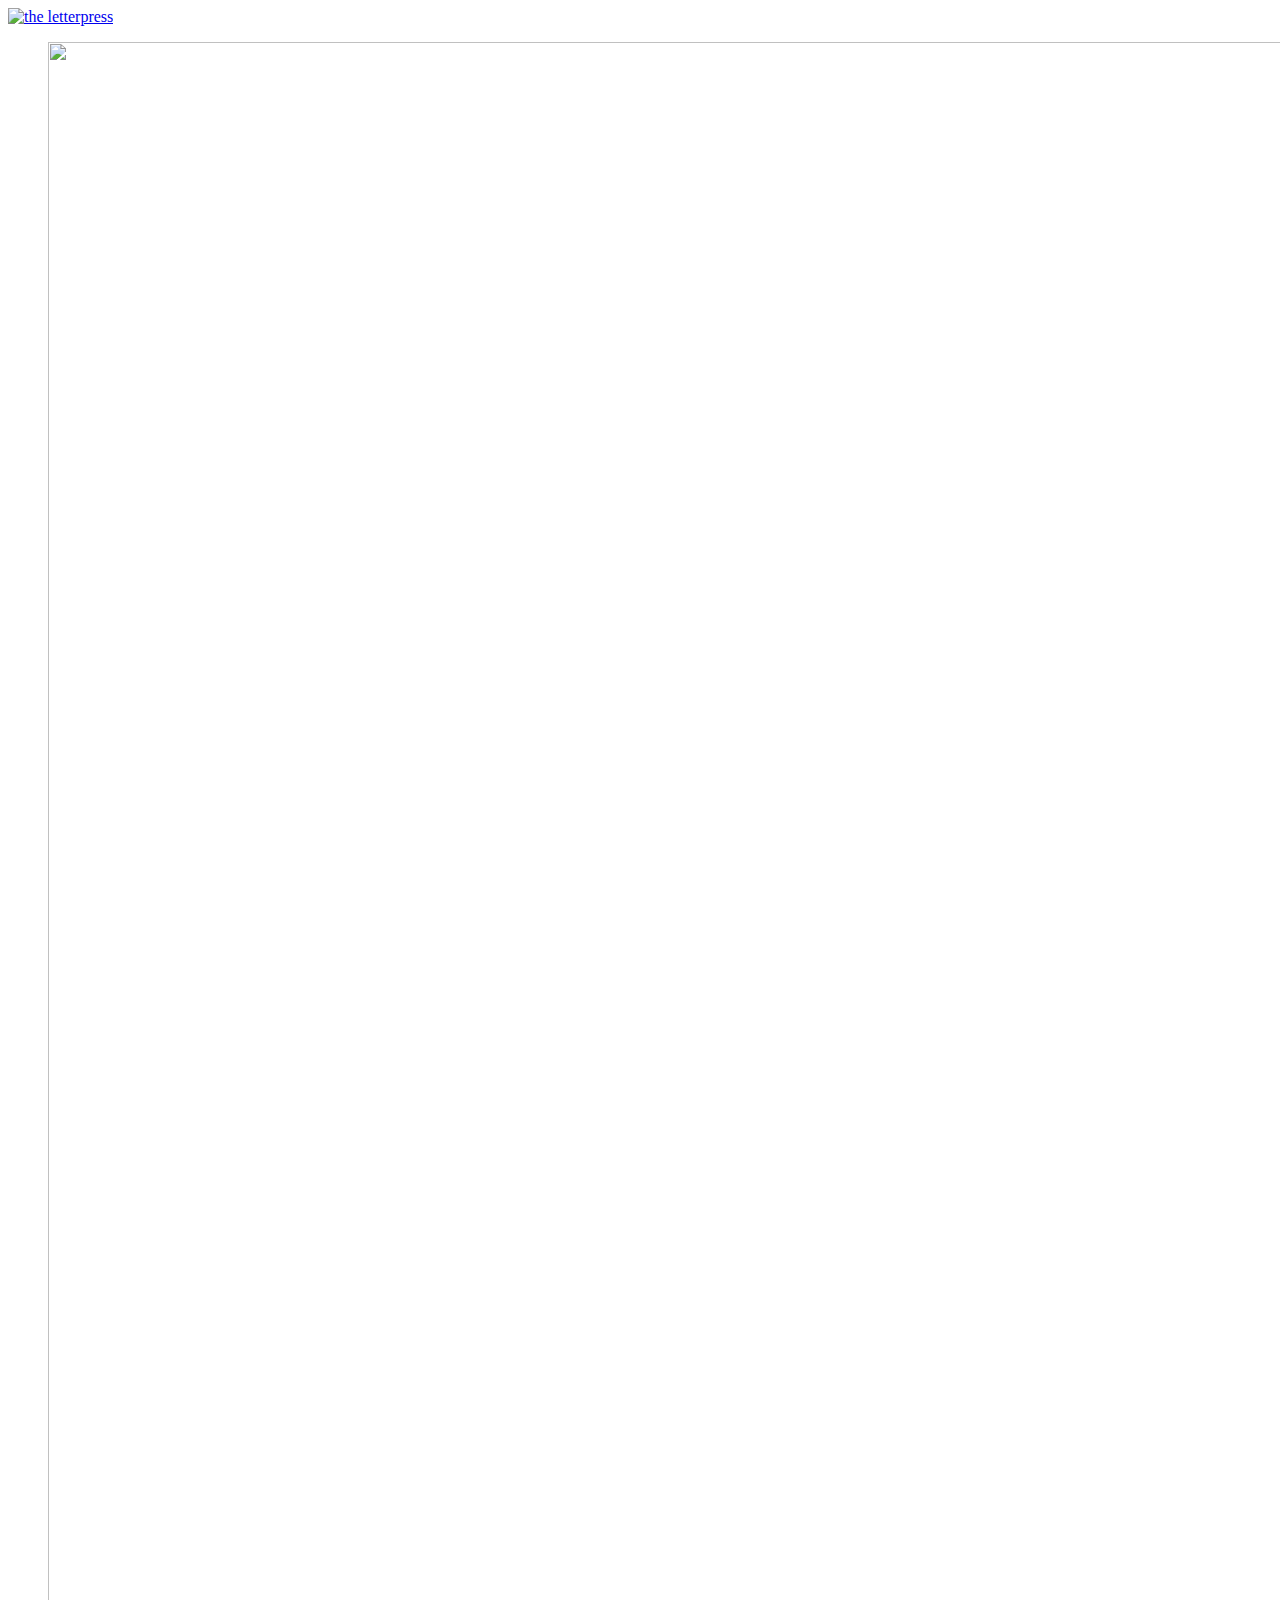
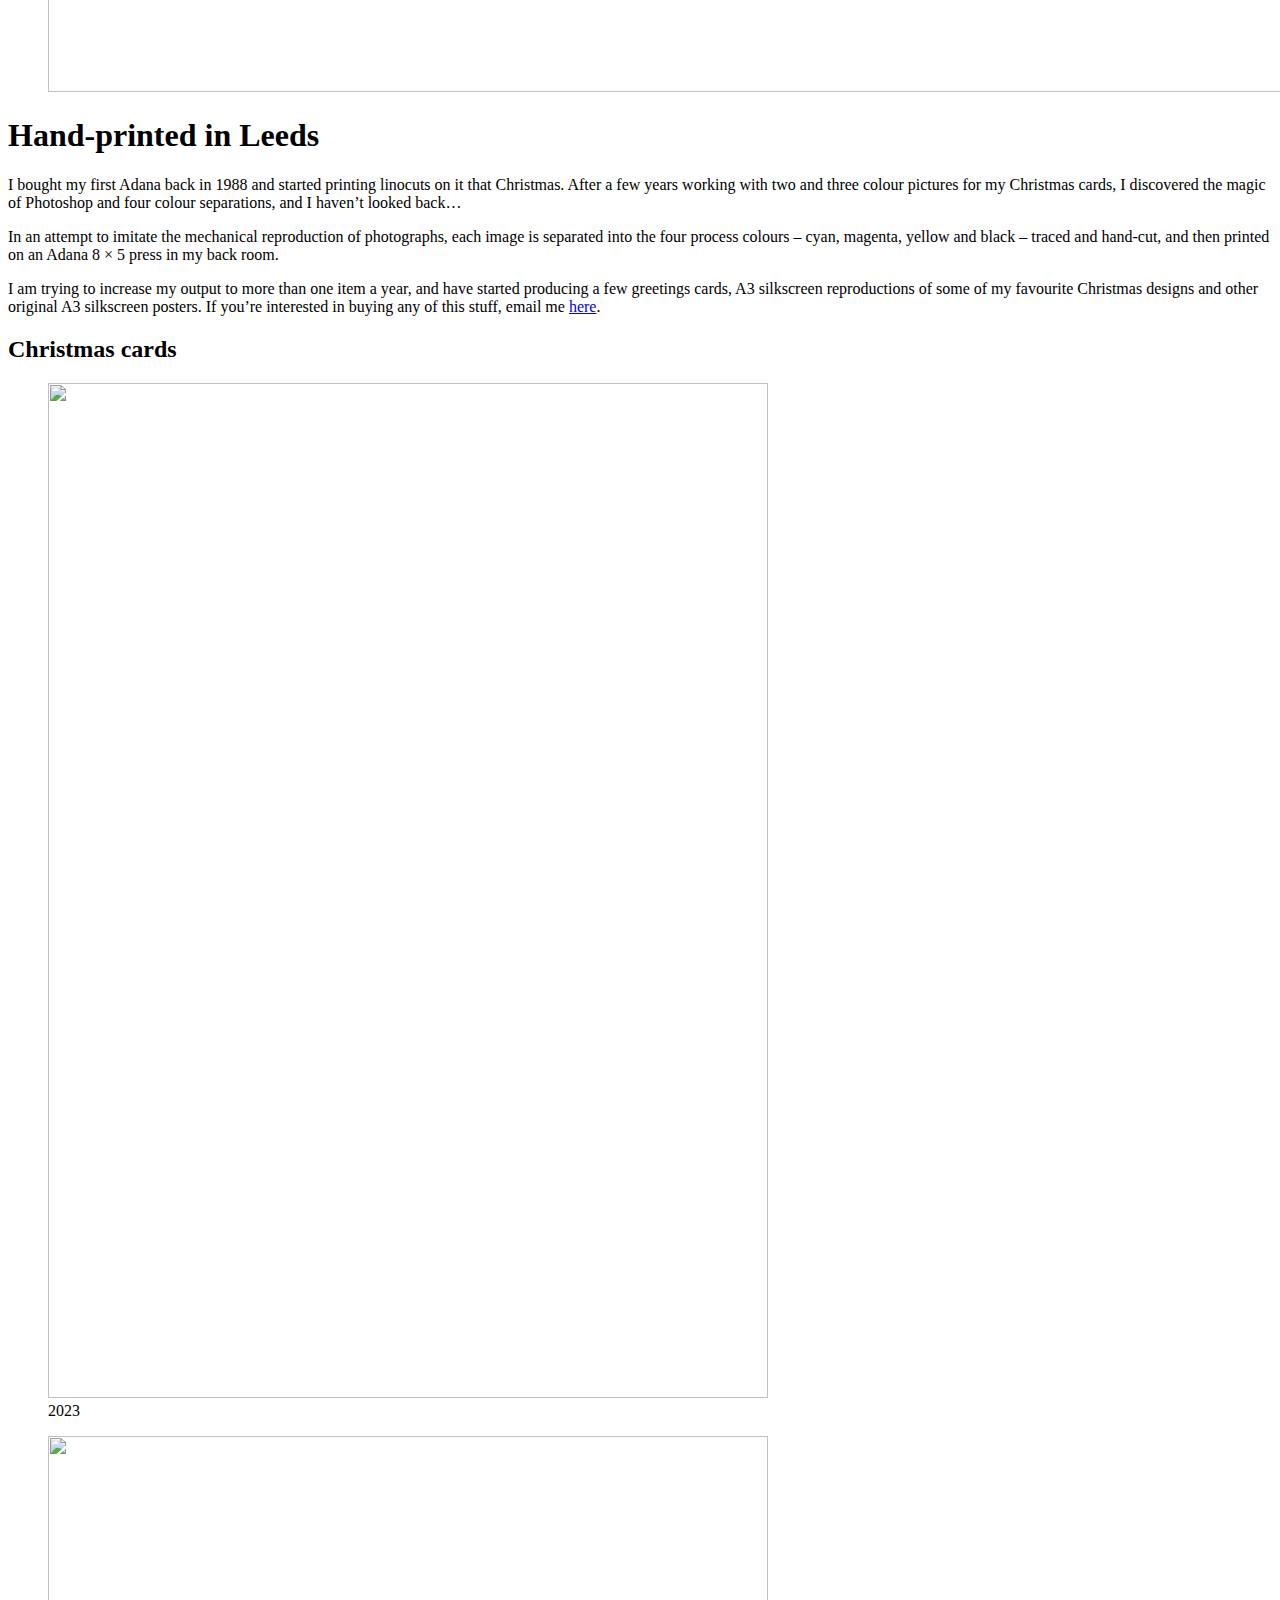
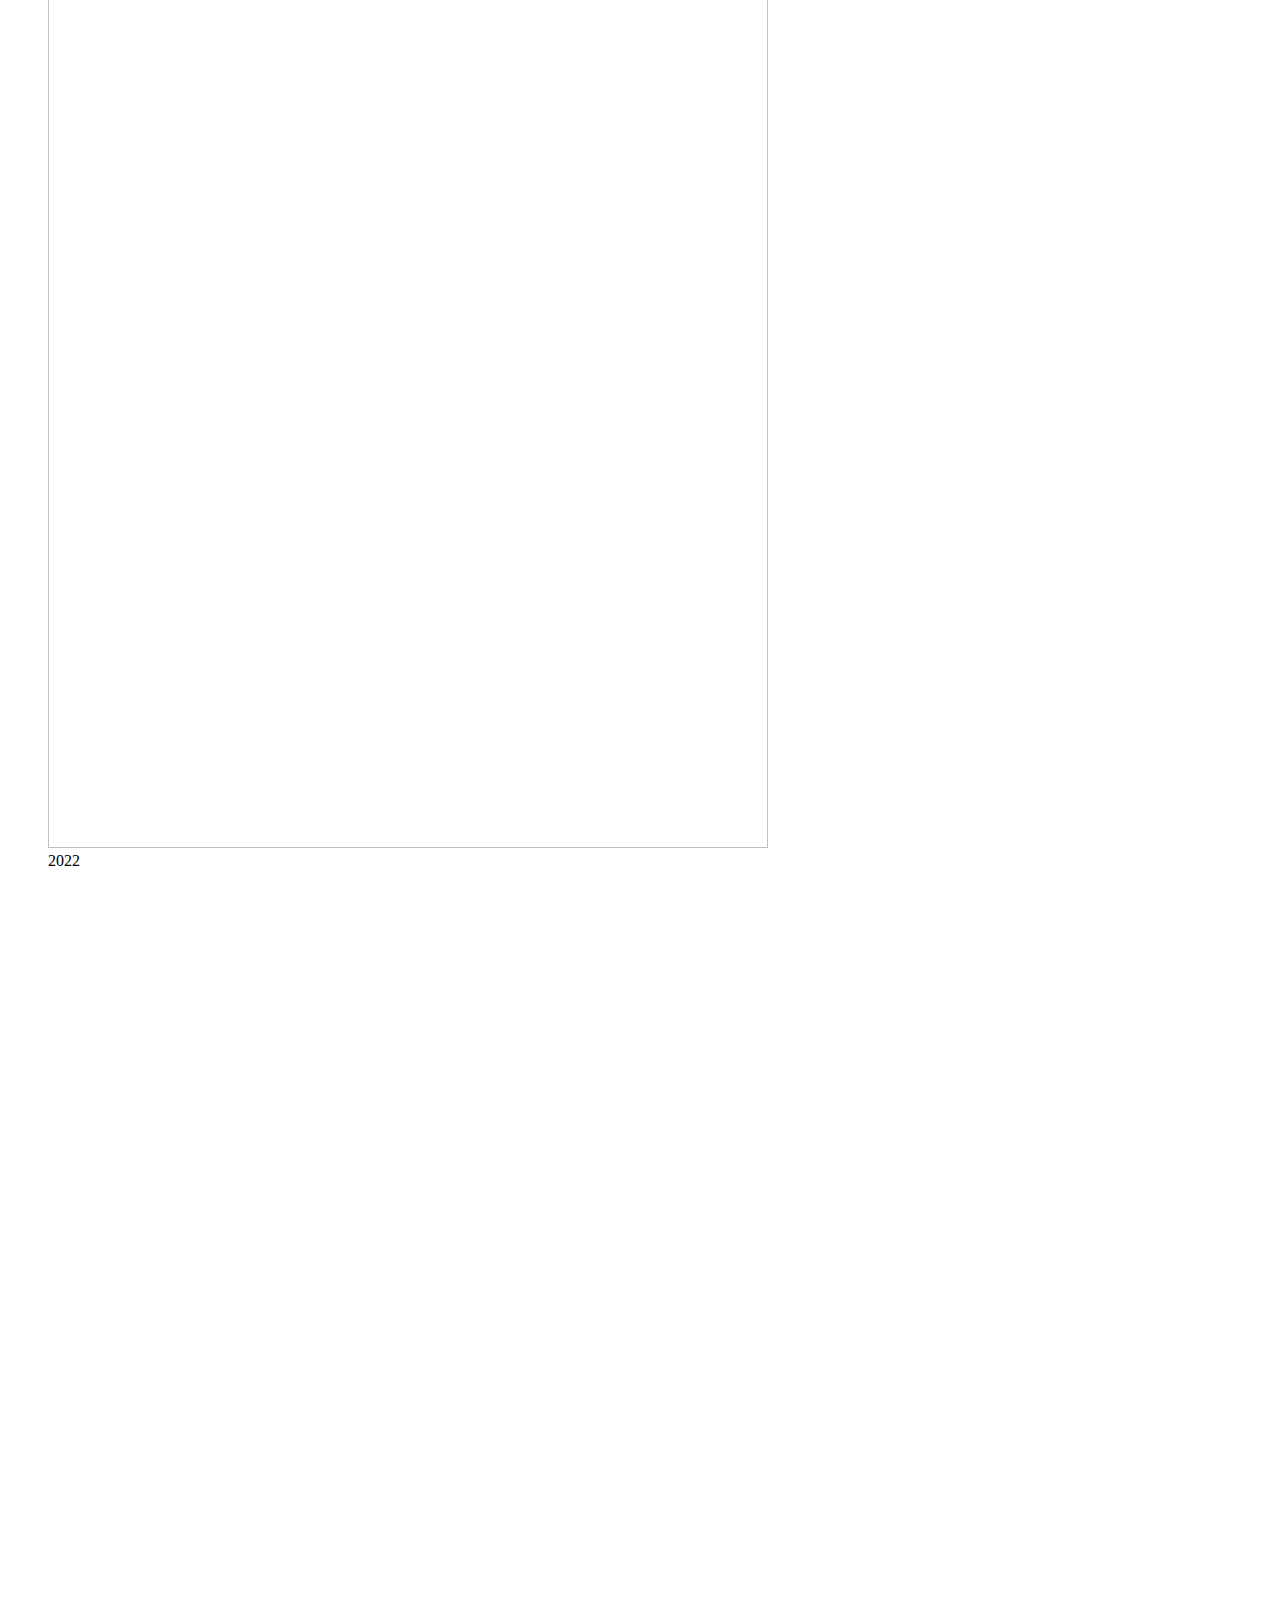
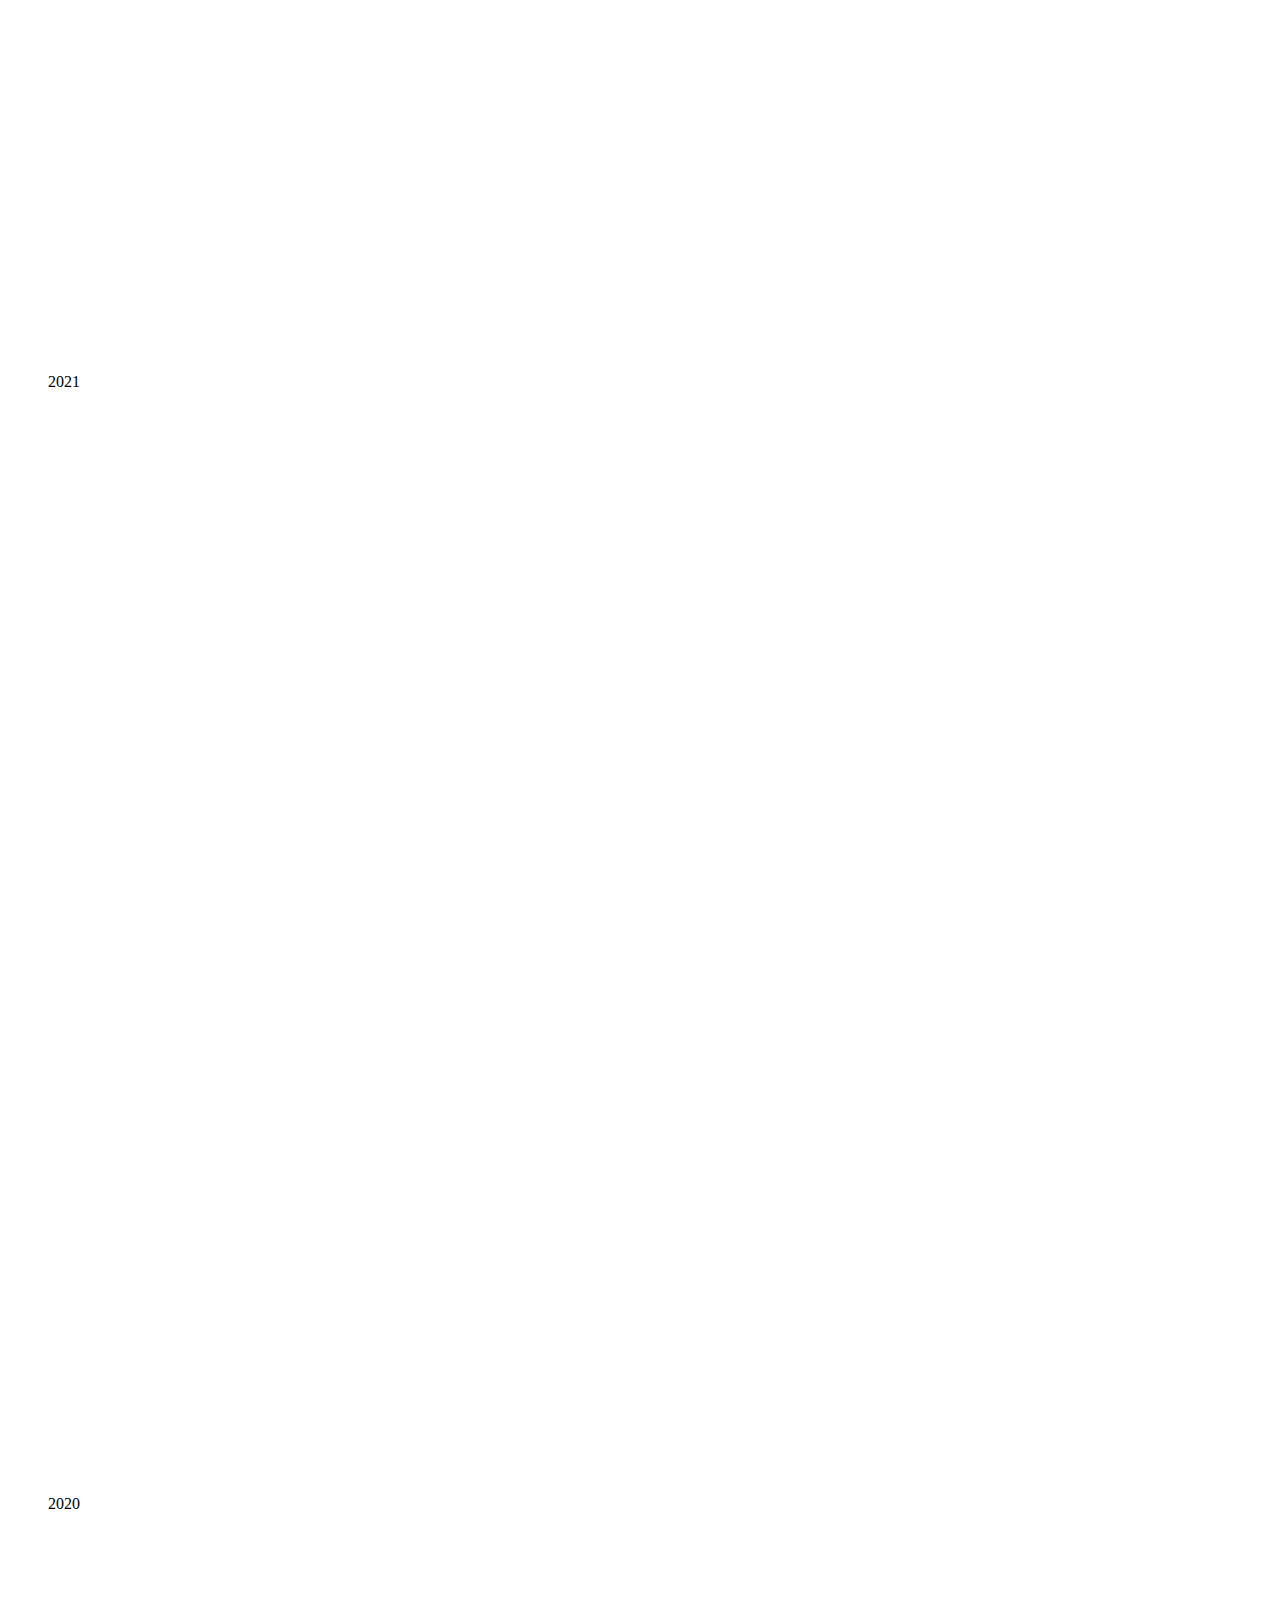
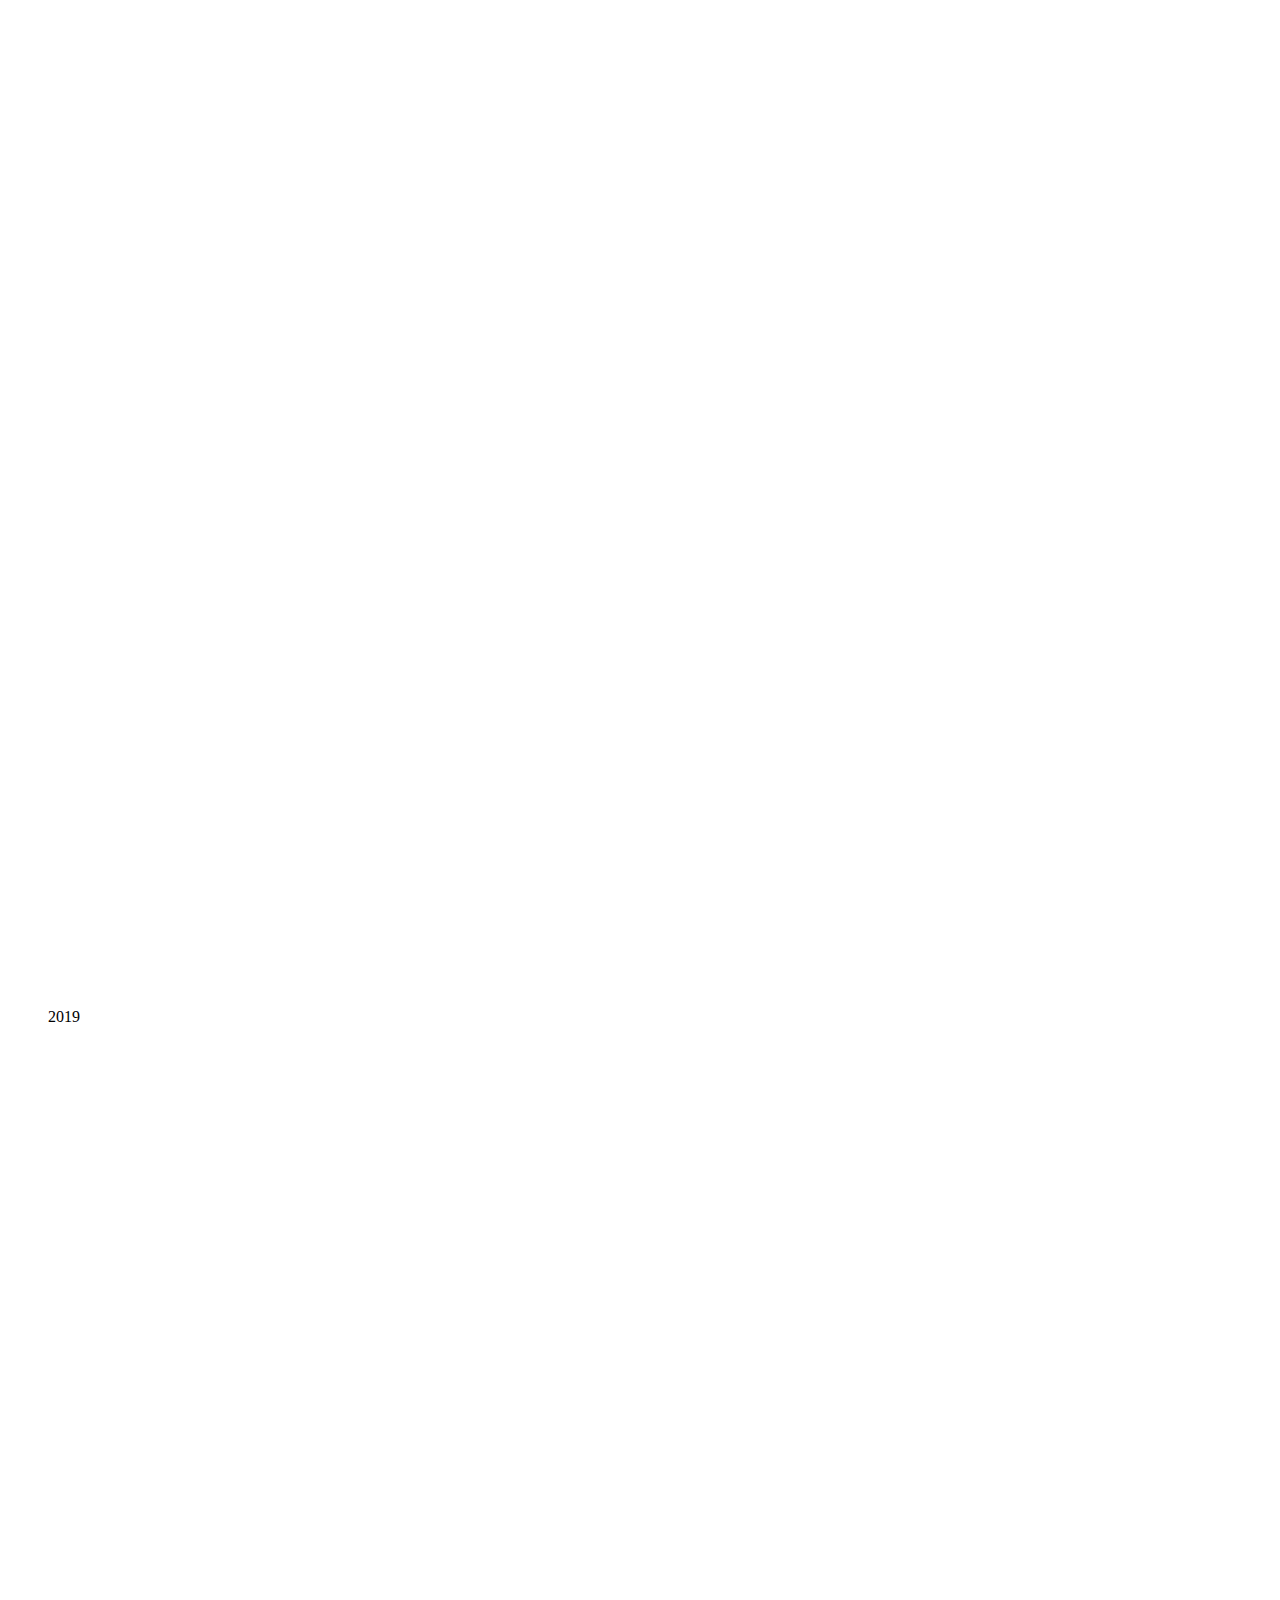
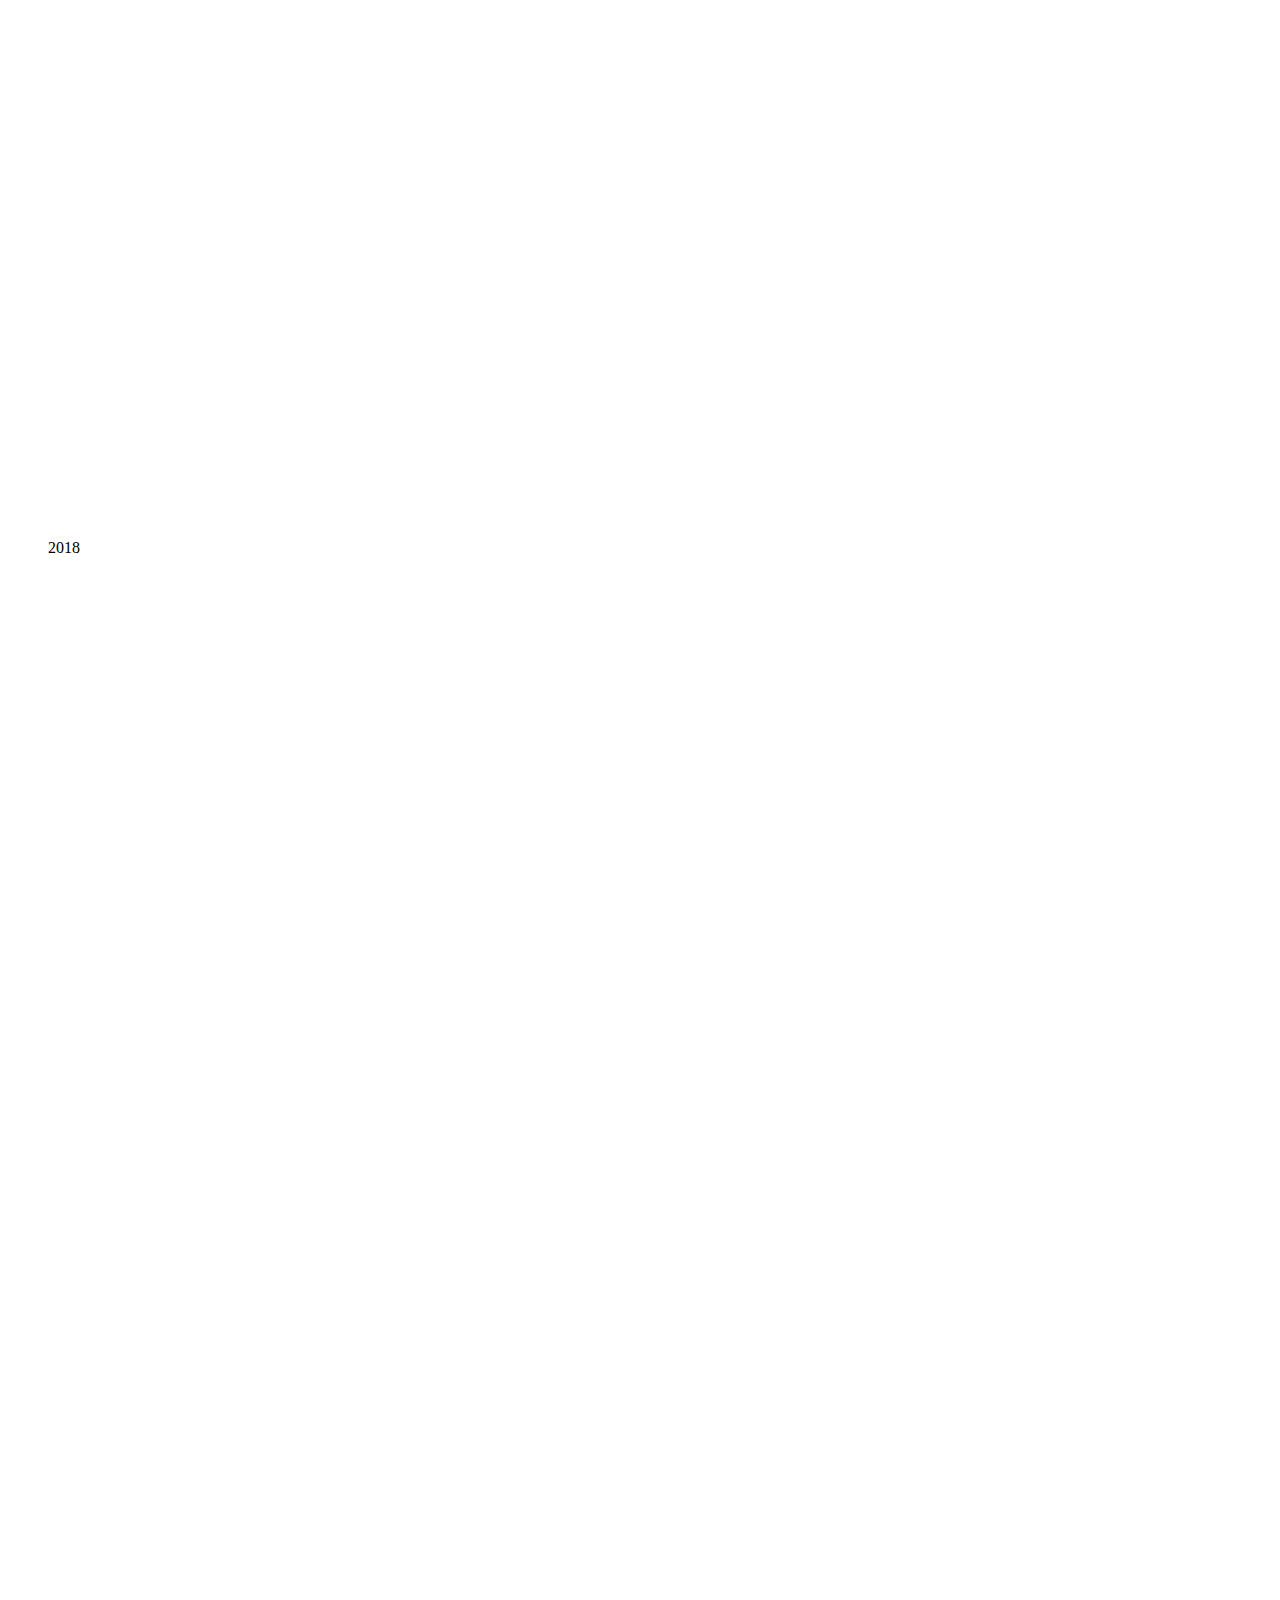
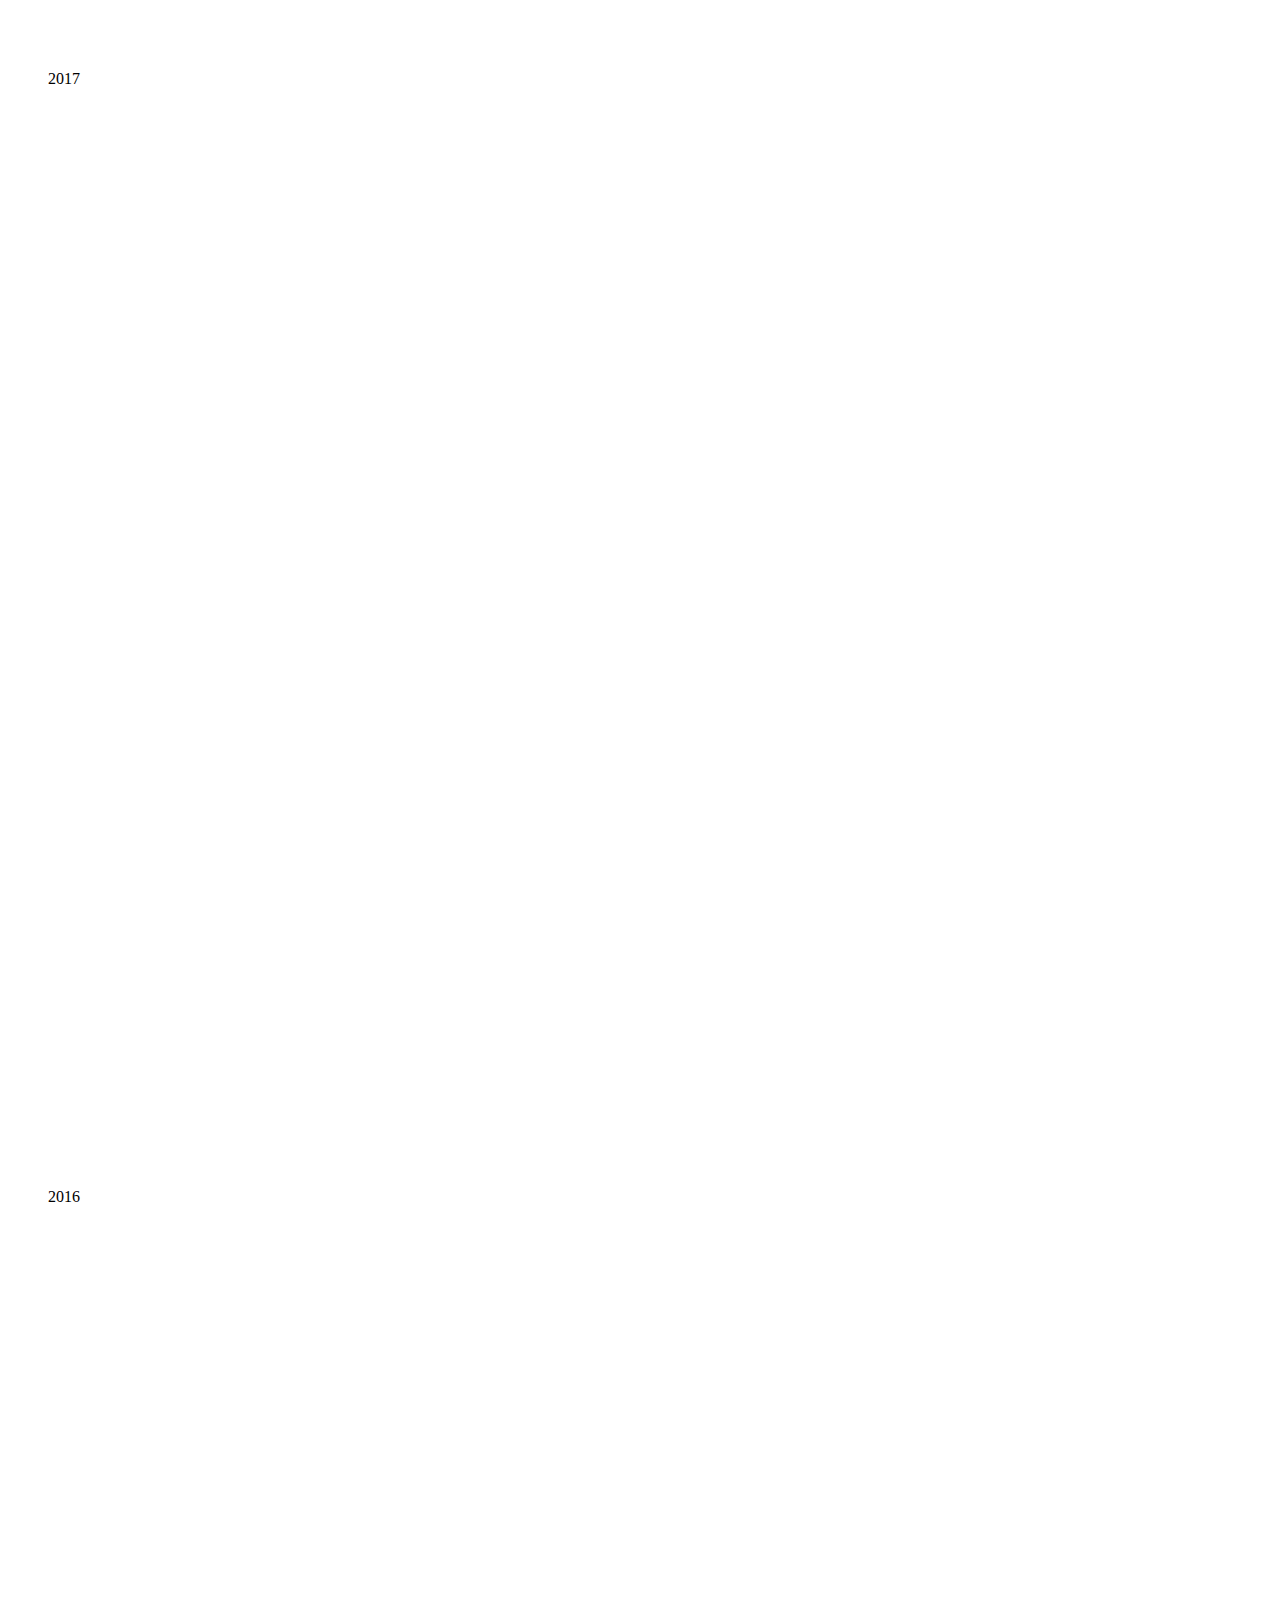
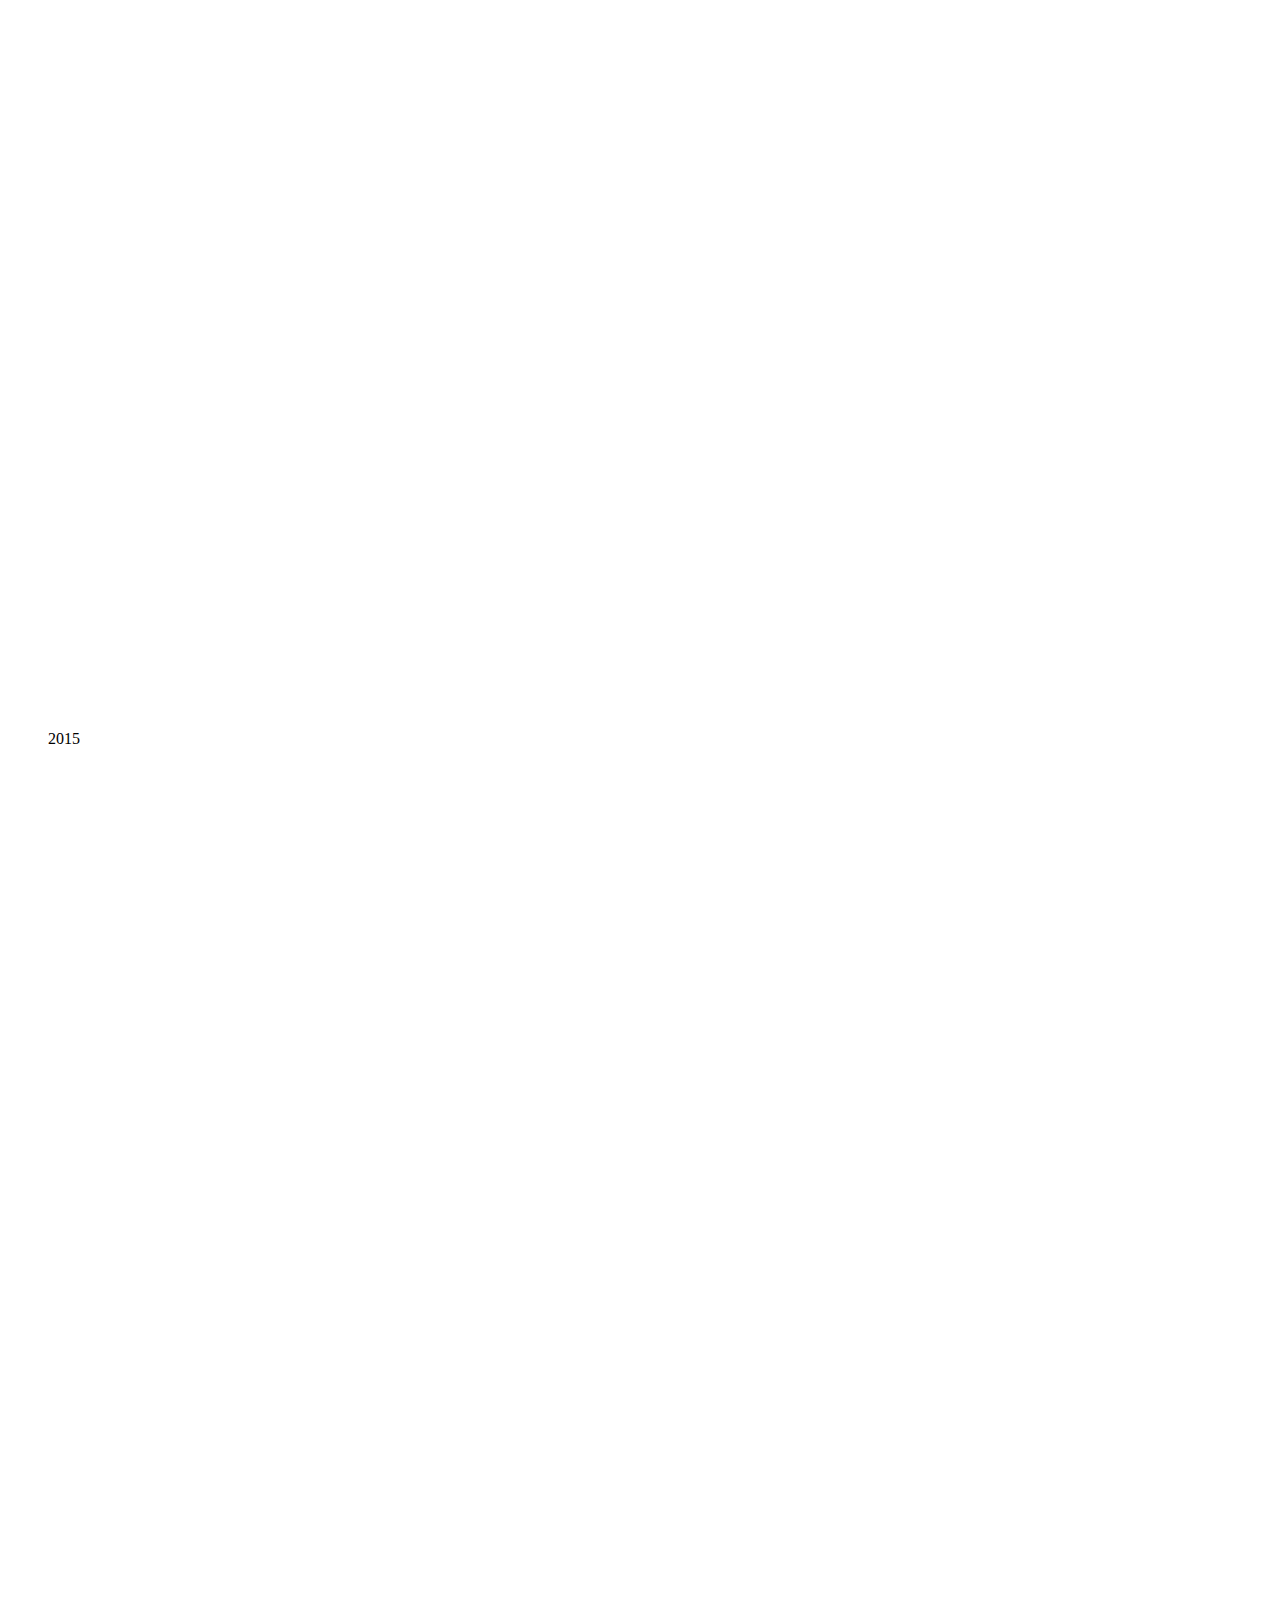
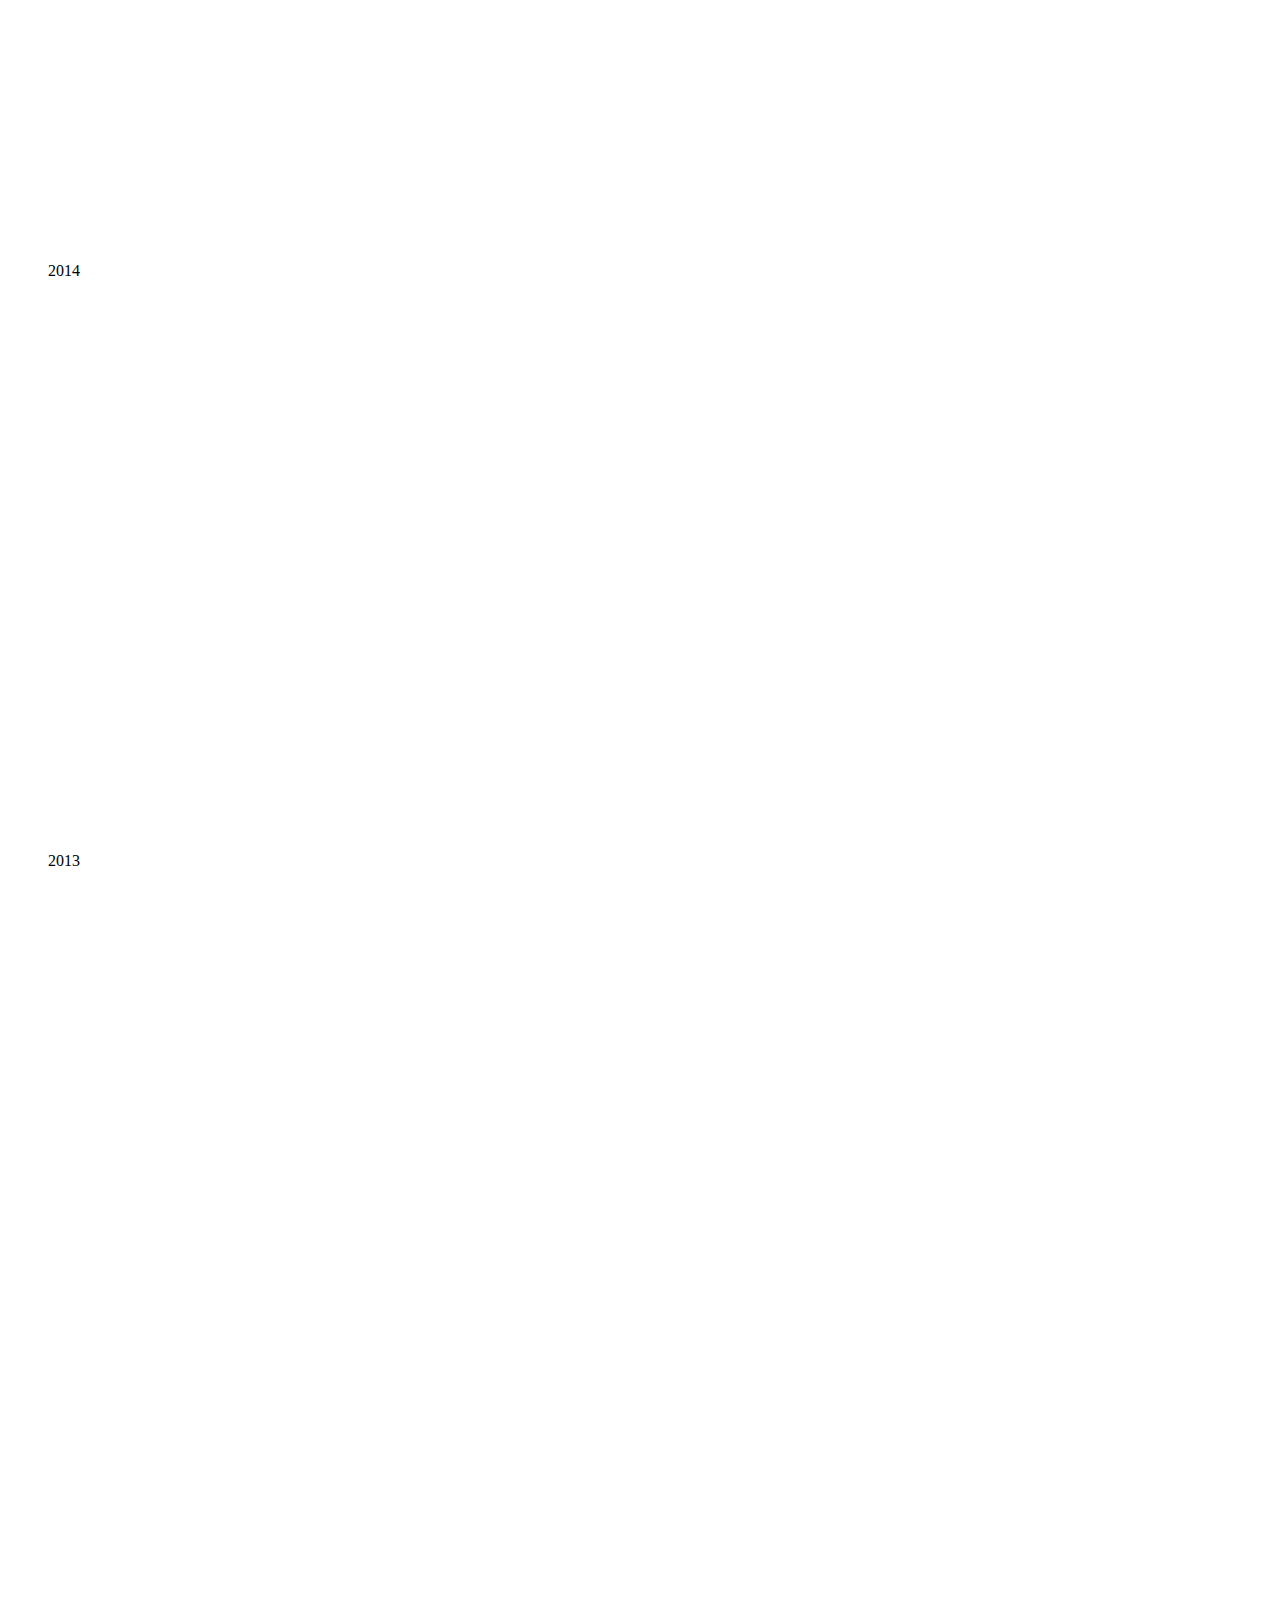
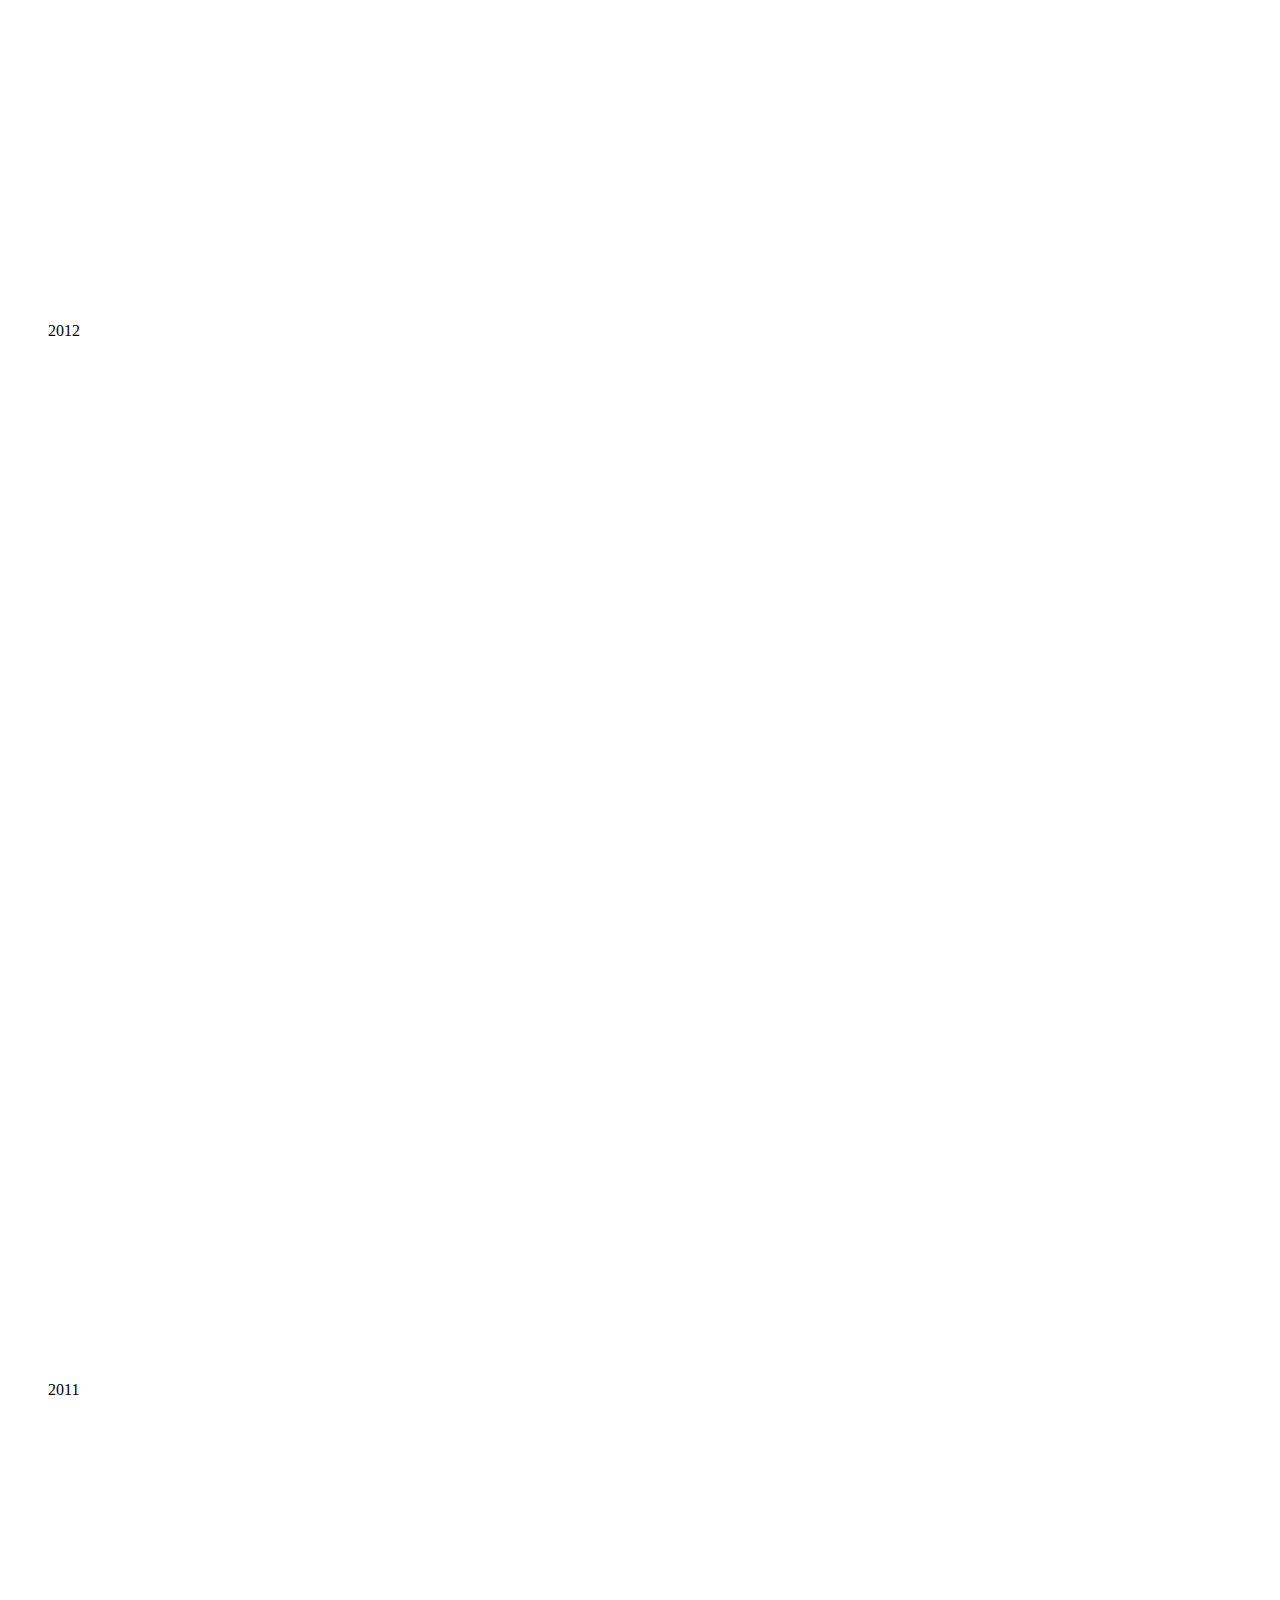
==== commit 4eda18a3: "Updated from Publii" ====
--- a/index.html
+++ b/index.html
@@ -2,7 +2,7 @@
 		                 .pswp--svg .pswp__button--arrow--left:before,
 		                 .pswp--svg .pswp__button--arrow--right:before {
 			                background-image: url(http://www.theletterpress.co.uk/assets/svg/gallery-icons-light.svg);
-		                 }</style></head><body><div class="site-container"><header class="top" id="js-header"><a class="logo" href="http://www.theletterpress.co.uk/"><img src="http://www.theletterpress.co.uk/media/website/the-letterpress-logo-white.png" alt="the letterpress" width="568" height="520"></a></header><main><article class="post"><div class="hero"><figure class="hero__image hero__image--overlay"><img src="http://www.theletterpress.co.uk/media/posts/2/adana.jpg" srcset="http://www.theletterpress.co.uk/media/posts/2/responsive/adana-xs.jpg 300w, http://www.theletterpress.co.uk/media/posts/2/responsive/adana-sm.jpg 480w, http://www.theletterpress.co.uk/media/posts/2/responsive/adana-md.jpg 768w, http://www.theletterpress.co.uk/media/posts/2/responsive/adana-lg.jpg 1024w, http://www.theletterpress.co.uk/media/posts/2/responsive/adana-xl.jpg 1360w, http://www.theletterpress.co.uk/media/posts/2/responsive/adana-2xl.jpg 1600w" sizes="(max-width: 1600px) 100vw, 1600px" loading="eager" height="1650" width="2200" alt=""></figure><header class="hero__content"><div class="wrapper"><h1>Hand-printed in Leeds</h1></div></header></div><div class="wrapper post__entry"><section id="content1-4" class="mbr-section article content1 cid-raTSlazTCW"><div class="container"><div class="media-container-row"><div class="mbr-text col-12 col-md-8 mbr-fonts-style display-7"><p>I bought my first Adana back in 1988 and started printing linocuts on it that Christmas. After a few years working with two and three colour pictures for my Christmas cards, I discovered the magic of Photoshop and four colour separations, and I haven’t looked back…</p><p>In an attempt to imitate the mechanical reproduction of photographs, each image is separated into the four process colours – cyan, magenta, yellow and black – traced and hand-cut, and then printed on an Adana 8 × 5 press in my back room.</p><p class="align-left">I am trying to increase my output to more than one item a year, and have started producing a few greetings cards, A3 silkscreen reproductions of some of my favourite Christmas designs and other original A3 silkscreen posters. If you’re interested in buying any of this stuff, email me <a href="mailto:ben@theletterpress.co.uk">here</a>.</p><h2 class="align-left">Christmas cards</h2><div class="gallery-wrapper"><div class="gallery" data-is-empty="false" data-translation="Add images" data-columns="3"><figure class="gallery__item"><a href="http://www.theletterpress.co.uk/media/posts/2/gallery/2022-tiger.jpg" data-size="2479x3484"><img loading="lazy" src="http://www.theletterpress.co.uk/media/posts/2/gallery/2022-tiger-thumbnail.jpg" alt="" width="720" height="1012"></a><figcaption>2022</figcaption></figure><figure class="gallery__item"><a href="http://www.theletterpress.co.uk/media/posts/2/gallery/2021-giraffe.jpg" data-size="1240x1748"><img loading="lazy" src="http://www.theletterpress.co.uk/media/posts/2/gallery/2021-giraffe-thumbnail.jpg" alt="" width="768" height="1083"></a><figcaption>2021</figcaption></figure><figure class="gallery__item"><a href="http://www.theletterpress.co.uk/media/posts/2/gallery/2020-four-stroke.jpg" data-size="1239x1748"><img loading="lazy" src="http://www.theletterpress.co.uk/media/posts/2/gallery/2020-four-stroke-thumbnail.jpg" alt="" width="768" height="1084"></a><figcaption>2020</figcaption></figure><figure class="gallery__item"><a href="http://www.theletterpress.co.uk/media/posts/2/gallery/2019-queen-mary.jpg" data-size="1241x1737"><img loading="lazy" src="http://www.theletterpress.co.uk/media/posts/2/gallery/2019-queen-mary-thumbnail.jpg" alt="" width="768" height="1075"></a><figcaption>2019</figcaption></figure><figure class="gallery__item"><a href="http://www.theletterpress.co.uk/media/posts/2/gallery/2018-Pigeon.jpg" data-size="1232x1753"><img loading="lazy" src="http://www.theletterpress.co.uk/media/posts/2/gallery/2018-Pigeon-thumbnail.jpg" alt="" width="768" height="1093"></a><figcaption>2018</figcaption></figure><figure class="gallery__item"><a href="http://www.theletterpress.co.uk/media/posts/2/gallery/2017-Matches.jpg" data-size="1231x1752"><img loading="lazy" src="http://www.theletterpress.co.uk/media/posts/2/gallery/2017-Matches-thumbnail.jpg" alt="" width="768" height="1093"></a><figcaption>2017</figcaption></figure><figure class="gallery__item"><a href="http://www.theletterpress.co.uk/media/posts/2/gallery/2016-Pineapple.jpg" data-size="1241x1745"><img loading="lazy" src="http://www.theletterpress.co.uk/media/posts/2/gallery/2016-Pineapple-thumbnail.jpg" alt="" width="768" height="1080"></a><figcaption>2016</figcaption></figure><figure class="gallery__item"><a href="http://www.theletterpress.co.uk/media/posts/2/gallery/2015-Donkey.jpg" data-size="1214x1745"><img loading="lazy" src="http://www.theletterpress.co.uk/media/posts/2/gallery/2015-Donkey-thumbnail.jpg" alt="" width="768" height="1104"></a><figcaption>2015</figcaption></figure><figure class="gallery__item"><a href="http://www.theletterpress.co.uk/media/posts/2/gallery/2014-Lighthouse.jpg" data-size="1229x1750"><img loading="lazy" src="http://www.theletterpress.co.uk/media/posts/2/gallery/2014-Lighthouse-thumbnail.jpg" alt="" width="768" height="1094"></a><figcaption>2014</figcaption></figure><figure class="gallery__item"><a href="http://www.theletterpress.co.uk/media/posts/2/gallery/2013-Spitfire.jpg" data-size="1725x1239"><img loading="lazy" src="http://www.theletterpress.co.uk/media/posts/2/gallery/2013-Spitfire-thumbnail.jpg" alt="" width="768" height="552"></a><figcaption>2013</figcaption></figure><figure class="gallery__item"><a href="http://www.theletterpress.co.uk/media/posts/2/gallery/2012-Chrysanthemum.jpg" data-size="1225x1756"><img loading="lazy" src="http://www.theletterpress.co.uk/media/posts/2/gallery/2012-Chrysanthemum-thumbnail.jpg" alt="" width="720" height="1032"></a><figcaption>2012</figcaption></figure><figure class="gallery__item"><a href="http://www.theletterpress.co.uk/media/posts/2/gallery/2011-Toadstool.jpg" data-size="1226x1739"><img loading="lazy" src="http://www.theletterpress.co.uk/media/posts/2/gallery/2011-Toadstool-thumbnail.jpg" alt="" width="720" height="1021"></a><figcaption>2011</figcaption></figure><figure class="gallery__item"><a href="http://www.theletterpress.co.uk/media/posts/2/gallery/2010-Spaceman.jpg" data-size="1228x1755"><img loading="lazy" src="http://www.theletterpress.co.uk/media/posts/2/gallery/2010-Spaceman-thumbnail.jpg" alt="" width="720" height="1029"></a><figcaption>2010</figcaption></figure><figure class="gallery__item"><a href="http://www.theletterpress.co.uk/media/posts/2/gallery/2009-Queenie.jpg" data-size="1224x1747"><img loading="lazy" src="http://www.theletterpress.co.uk/media/posts/2/gallery/2009-Queenie-thumbnail.jpg" alt="" width="720" height="1028"></a><figcaption>2009</figcaption></figure><figure class="gallery__item"><a href="http://www.theletterpress.co.uk/media/posts/2/gallery/2008-Accordion.jpg" data-size="1721x1227"><img loading="lazy" src="http://www.theletterpress.co.uk/media/posts/2/gallery/2008-Accordion-thumbnail.jpg" alt="" width="720" height="513"></a><figcaption>2008</figcaption></figure><figure class="gallery__item"><a href="http://www.theletterpress.co.uk/media/posts/2/gallery/2007-Mountain.jpg" data-size="1753x1239"><img loading="lazy" src="http://www.theletterpress.co.uk/media/posts/2/gallery/2007-Mountain-thumbnail.jpg" alt="" width="720" height="509"></a><figcaption>2007</figcaption></figure><figure class="gallery__item"><a href="http://www.theletterpress.co.uk/media/posts/2/gallery/2006-wasp.jpg" data-size="1681x1193"><img loading="lazy" src="http://www.theletterpress.co.uk/media/posts/2/gallery/2006-wasp-thumbnail.jpg" alt="" width="720" height="511"></a><figcaption>2006</figcaption></figure><figure class="gallery__item"><a href="http://www.theletterpress.co.uk/media/posts/2/gallery/2005-Ladybirds.jpg" data-size="1247x1744"><img loading="lazy" src="http://www.theletterpress.co.uk/media/posts/2/gallery/2005-Ladybirds-thumbnail.jpg" alt="" width="720" height="1007"></a><figcaption>2005</figcaption></figure><figure class="gallery__item"><a href="http://www.theletterpress.co.uk/media/posts/2/gallery/2004-Amplifier.jpg" data-size="1275x1304"><img loading="lazy" src="http://www.theletterpress.co.uk/media/posts/2/gallery/2004-Amplifier-thumbnail.jpg" alt="" width="720" height="736"></a><figcaption>2004</figcaption></figure><figure class="gallery__item"><a href="http://www.theletterpress.co.uk/media/posts/2/gallery/2003-Lady-preparing-food.jpg" data-size="1151x1667"><img loading="lazy" src="http://www.theletterpress.co.uk/media/posts/2/gallery/2003-Lady-preparing-food-thumbnail.jpg" alt="" width="720" height="1043"></a><figcaption>2003</figcaption></figure><figure class="gallery__item"><a href="http://www.theletterpress.co.uk/media/posts/2/gallery/2002-Mary.jpg" data-size="1217x1626"><img loading="lazy" src="http://www.theletterpress.co.uk/media/posts/2/gallery/2002-Mary-thumbnail.jpg" alt="" width="720" height="962"></a><figcaption>2002</figcaption></figure><figure class="gallery__item"><a href="http://www.theletterpress.co.uk/media/posts/2/gallery/2001-Mini.jpg" data-size="1707x1214"><img loading="lazy" src="http://www.theletterpress.co.uk/media/posts/2/gallery/2001-Mini-thumbnail.jpg" alt="" width="720" height="512"></a><figcaption>2001</figcaption></figure><figure class="gallery__item"><a href="http://www.theletterpress.co.uk/media/posts/2/gallery/2000-Goldfinch.jpg" data-size="1181x1744"><img loading="lazy" src="http://www.theletterpress.co.uk/media/posts/2/gallery/2000-Goldfinch-thumbnail.jpg" alt="" width="720" height="1063"></a><figcaption>2000</figcaption></figure><figure class="gallery__item"><a href="http://www.theletterpress.co.uk/media/posts/2/gallery/1999-Train.jpg" data-size="1756x1208"><img loading="lazy" src="http://www.theletterpress.co.uk/media/posts/2/gallery/1999-Train-thumbnail.jpg" alt="" width="720" height="495"></a><figcaption>1999</figcaption></figure><figure class="gallery__item"><a href="http://www.theletterpress.co.uk/media/posts/2/gallery/1998-Cow.jpg" data-size="1760x1224"><img loading="lazy" src="http://www.theletterpress.co.uk/media/posts/2/gallery/1998-Cow-thumbnail.jpg" alt="" width="720" height="501"></a><figcaption>1998</figcaption></figure><figure class="gallery__item"><a href="http://www.theletterpress.co.uk/media/posts/2/gallery/1997-Butterflies.jpg" data-size="1718x1172"><img loading="lazy" src="http://www.theletterpress.co.uk/media/posts/2/gallery/1997-Butterflies-thumbnail.jpg" alt="" width="720" height="491"></a><figcaption>1997</figcaption></figure><figure class="gallery__item"><a href="http://www.theletterpress.co.uk/media/posts/2/gallery/1996-Perch.jpg" data-size="1725x1197"><img loading="lazy" src="http://www.theletterpress.co.uk/media/posts/2/gallery/1996-Perch-thumbnail.jpg" alt="" width="720" height="500"></a><figcaption>1996</figcaption></figure><figure class="gallery__item"><a href="http://www.theletterpress.co.uk/media/posts/2/gallery/1995-trout.jpg" data-size="1998x1185"><img loading="lazy" src="http://www.theletterpress.co.uk/media/posts/2/gallery/1995-trout-thumbnail.jpg" alt="" width="720" height="427"></a><figcaption>1995</figcaption></figure></div></div><h2>Silkscreen posters</h2><div class="gallery-wrapper"><div class="gallery" data-is-empty="false" data-translation="Add images" data-columns="3"><figure class="gallery__item"><a href="http://www.theletterpress.co.uk/media/posts/2/gallery/chrysanthemum.jpg" data-size="1772x2491"><img loading="lazy" src="http://www.theletterpress.co.uk/media/posts/2/gallery/chrysanthemum-thumbnail.jpg" alt="" width="720" height="1012"></a></figure><figure class="gallery__item"><a href="http://www.theletterpress.co.uk/media/posts/2/gallery/donkey.jpg" data-size="1772x2491"><img loading="lazy" src="http://www.theletterpress.co.uk/media/posts/2/gallery/donkey-thumbnail.jpg" alt="" width="720" height="1012"></a></figure><figure class="gallery__item"><a href="http://www.theletterpress.co.uk/media/posts/2/gallery/floppy.jpg" data-size="1772x2491"><img loading="lazy" src="http://www.theletterpress.co.uk/media/posts/2/gallery/floppy-thumbnail.jpg" alt="" width="720" height="1012"></a></figure><figure class="gallery__item"><a href="http://www.theletterpress.co.uk/media/posts/2/gallery/hammers-poster.jpg" data-size="1748x2448"><img loading="lazy" src="http://www.theletterpress.co.uk/media/posts/2/gallery/hammers-poster-thumbnail.jpg" alt="" width="720" height="1008"></a></figure><figure class="gallery__item"><a href="http://www.theletterpress.co.uk/media/posts/2/gallery/lady.jpg" data-size="1772x2491"><img loading="lazy" src="http://www.theletterpress.co.uk/media/posts/2/gallery/lady-thumbnail.jpg" alt="" width="720" height="1012"></a></figure><figure class="gallery__item"><a href="http://www.theletterpress.co.uk/media/posts/2/gallery/matches-poster.jpg" data-size="1748x2457"><img loading="lazy" src="http://www.theletterpress.co.uk/media/posts/2/gallery/matches-poster-thumbnail.jpg" alt="" width="720" height="1012"></a></figure><figure class="gallery__item"><a href="http://www.theletterpress.co.uk/media/posts/2/gallery/pigeon-poster.jpg" data-size="1748x2458"><img loading="lazy" src="http://www.theletterpress.co.uk/media/posts/2/gallery/pigeon-poster-thumbnail.jpg" alt="" width="720" height="1012"></a></figure><figure class="gallery__item"><a href="http://www.theletterpress.co.uk/media/posts/2/gallery/pineapple-new-poster.jpg" data-size="1748x2458"><img loading="lazy" src="http://www.theletterpress.co.uk/media/posts/2/gallery/pineapple-new-poster-thumbnail.jpg" alt="" width="720" height="1012"></a></figure><figure class="gallery__item"><a href="http://www.theletterpress.co.uk/media/posts/2/gallery/pressure.jpg" data-size="1772x2491"><img loading="lazy" src="http://www.theletterpress.co.uk/media/posts/2/gallery/pressure-thumbnail.jpg" alt="" width="720" height="1012"></a></figure><figure class="gallery__item"><a href="http://www.theletterpress.co.uk/media/posts/2/gallery/screws-and-nails-poster.jpg" data-size="1748x2452"><img loading="lazy" src="http://www.theletterpress.co.uk/media/posts/2/gallery/screws-and-nails-poster-thumbnail.jpg" alt="" width="720" height="1010"></a></figure><figure class="gallery__item"><a href="http://www.theletterpress.co.uk/media/posts/2/gallery/trout.jpg" data-size="1772x2492"><img loading="lazy" src="http://www.theletterpress.co.uk/media/posts/2/gallery/trout-thumbnail.jpg" alt="" width="720" height="1013"></a></figure></div></div><h2>Greetings cards</h2><div class="gallery-wrapper"><div class="gallery" data-is-empty="false" data-translation="Add images" data-columns="3"><figure class="gallery__item"><a href="http://www.theletterpress.co.uk/media/posts/2/gallery/Blank.jpg" data-size="1229x1748"><img loading="lazy" src="http://www.theletterpress.co.uk/media/posts/2/gallery/Blank-thumbnail.jpg" alt="" width="720" height="1024"></a></figure><figure class="gallery__item"><a href="http://www.theletterpress.co.uk/media/posts/2/gallery/Bodoni.jpg" data-size="1233x1760"><img loading="lazy" src="http://www.theletterpress.co.uk/media/posts/2/gallery/Bodoni-thumbnail.jpg" alt="" width="720" height="1028"></a></figure><figure class="gallery__item"><a href="http://www.theletterpress.co.uk/media/posts/2/gallery/Border.jpg" data-size="1197x1726"><img loading="lazy" src="http://www.theletterpress.co.uk/media/posts/2/gallery/Border-thumbnail.jpg" alt="" width="720" height="1038"></a></figure><figure class="gallery__item"><a href="http://www.theletterpress.co.uk/media/posts/2/gallery/Copperplate.jpg" data-size="1233x1756"><img loading="lazy" src="http://www.theletterpress.co.uk/media/posts/2/gallery/Copperplate-thumbnail.jpg" alt="" width="720" height="1025"></a></figure><figure class="gallery__item"><a href="http://www.theletterpress.co.uk/media/posts/2/gallery/Garamond.jpg" data-size="1231x1760"><img loading="lazy" src="http://www.theletterpress.co.uk/media/posts/2/gallery/Garamond-thumbnail.jpg" alt="" width="720" height="1029"></a></figure><figure class="gallery__item"><a href="http://www.theletterpress.co.uk/media/posts/2/gallery/Windsor.jpg" data-size="1233x1764"><img loading="lazy" src="http://www.theletterpress.co.uk/media/posts/2/gallery/Windsor-thumbnail.jpg" alt="" width="720" height="1030"></a></figure><figure class="gallery__item"><a href="http://www.theletterpress.co.uk/media/posts/2/gallery/corvid.jpg" data-size="1748x1240"><img loading="lazy" src="http://www.theletterpress.co.uk/media/posts/2/gallery/corvid-thumbnail.jpg" alt="" width="720" height="511"></a></figure></div></div><figure class="post__image post__image--center"><img loading="lazy" src="http://www.theletterpress.co.uk/media/posts/2/Hand-Printed-in-Leeds.jpg" alt="" width="300" height="300" sizes="100vw" srcset="http://www.theletterpress.co.uk/media/posts/2/responsive/Hand-Printed-in-Leeds-xs.jpg 300w, http://www.theletterpress.co.uk/media/posts/2/responsive/Hand-Printed-in-Leeds-sm.jpg 480w, http://www.theletterpress.co.uk/media/posts/2/responsive/Hand-Printed-in-Leeds-md.jpg 768w, http://www.theletterpress.co.uk/media/posts/2/responsive/Hand-Printed-in-Leeds-lg.jpg 1024w, http://www.theletterpress.co.uk/media/posts/2/responsive/Hand-Printed-in-Leeds-xl.jpg 1360w, http://www.theletterpress.co.uk/media/posts/2/responsive/Hand-Printed-in-Leeds-2xl.jpg 1600w"></figure></div></div></div></section></div></article></main><footer class="footer"><div class="footer__copyright"><p class="align-center">more ink, more pressure…</p></div><button onclick="backToTopFunction()" id="backToTop" class="footer__bttop" aria-label="Back to top" title="Back to top"><svg><use xlink:href="http://www.theletterpress.co.uk/assets/svg/svg-map.svg#toparrow"/></svg></button></footer></div><script defer="defer" src="http://www.theletterpress.co.uk/assets/js/scripts.min.js?v=f47c11534595205f20935f0db2a62a85"></script><script>window.publiiThemeMenuConfig={mobileMenuMode:'sidebar',animationSpeed:300,submenuWidth: 'auto',doubleClickTime:500,mobileMenuExpandableSubmenus:true,relatedContainerForOverlayMenuSelector:'.top'};</script><script>var images = document.querySelectorAll('img[loading]');
+		                 }</style></head><body><div class="site-container"><header class="top" id="js-header"><a class="logo" href="http://www.theletterpress.co.uk/"><img src="http://www.theletterpress.co.uk/media/website/the-letterpress-logo-white.png" alt="the letterpress" width="568" height="520"></a></header><main><article class="post"><div class="hero"><figure class="hero__image hero__image--overlay"><img src="http://www.theletterpress.co.uk/media/posts/2/adana.jpg" srcset="http://www.theletterpress.co.uk/media/posts/2/responsive/adana-xs.jpg 300w, http://www.theletterpress.co.uk/media/posts/2/responsive/adana-sm.jpg 480w, http://www.theletterpress.co.uk/media/posts/2/responsive/adana-md.jpg 768w, http://www.theletterpress.co.uk/media/posts/2/responsive/adana-lg.jpg 1024w, http://www.theletterpress.co.uk/media/posts/2/responsive/adana-xl.jpg 1360w, http://www.theletterpress.co.uk/media/posts/2/responsive/adana-2xl.jpg 1600w" sizes="(max-width: 1600px) 100vw, 1600px" loading="eager" height="1650" width="2200" alt=""></figure><header class="hero__content"><div class="wrapper"><h1>Hand-printed in Leeds</h1></div></header></div><div class="wrapper post__entry"><section id="content1-4" class="mbr-section article content1 cid-raTSlazTCW"><div class="container"><div class="media-container-row"><div class="mbr-text col-12 col-md-8 mbr-fonts-style display-7"><p>I bought my first Adana back in 1988 and started printing linocuts on it that Christmas. After a few years working with two and three colour pictures for my Christmas cards, I discovered the magic of Photoshop and four colour separations, and I haven’t looked back…</p><p>In an attempt to imitate the mechanical reproduction of photographs, each image is separated into the four process colours – cyan, magenta, yellow and black – traced and hand-cut, and then printed on an Adana 8 × 5 press in my back room.</p><p class="align-left">I am trying to increase my output to more than one item a year, and have started producing a few greetings cards, A3 silkscreen reproductions of some of my favourite Christmas designs and other original A3 silkscreen posters. If you’re interested in buying any of this stuff, email me <a href="mailto:ben@theletterpress.co.uk">here</a>.</p><h2 class="align-left">Christmas cards</h2><div class="gallery-wrapper"><div class="gallery" data-is-empty="false" data-translation="Add images" data-columns="3"><figure class="gallery__item"><a href="http://www.theletterpress.co.uk/media/posts/2/gallery/2023-cubes.jpg" data-size="2480x3496"><img loading="lazy" src="http://www.theletterpress.co.uk/media/posts/2/gallery/2023-cubes-thumbnail.jpg" alt="" width="720" height="1015"></a><figcaption>2023</figcaption></figure><figure class="gallery__item"><a href="http://www.theletterpress.co.uk/media/posts/2/gallery/2022-tiger.jpg" data-size="2479x3484"><img loading="lazy" src="http://www.theletterpress.co.uk/media/posts/2/gallery/2022-tiger-thumbnail.jpg" alt="" width="720" height="1012"></a><figcaption>2022</figcaption></figure><figure class="gallery__item"><a href="http://www.theletterpress.co.uk/media/posts/2/gallery/2021-giraffe.jpg" data-size="1240x1748"><img loading="lazy" src="http://www.theletterpress.co.uk/media/posts/2/gallery/2021-giraffe-thumbnail.jpg" alt="" width="768" height="1083"></a><figcaption>2021</figcaption></figure><figure class="gallery__item"><a href="http://www.theletterpress.co.uk/media/posts/2/gallery/2020-four-stroke.jpg" data-size="1239x1748"><img loading="lazy" src="http://www.theletterpress.co.uk/media/posts/2/gallery/2020-four-stroke-thumbnail.jpg" alt="" width="768" height="1084"></a><figcaption>2020</figcaption></figure><figure class="gallery__item"><a href="http://www.theletterpress.co.uk/media/posts/2/gallery/2019-queen-mary.jpg" data-size="1241x1737"><img loading="lazy" src="http://www.theletterpress.co.uk/media/posts/2/gallery/2019-queen-mary-thumbnail.jpg" alt="" width="768" height="1075"></a><figcaption>2019</figcaption></figure><figure class="gallery__item"><a href="http://www.theletterpress.co.uk/media/posts/2/gallery/2018-Pigeon.jpg" data-size="1232x1753"><img loading="lazy" src="http://www.theletterpress.co.uk/media/posts/2/gallery/2018-Pigeon-thumbnail.jpg" alt="" width="768" height="1093"></a><figcaption>2018</figcaption></figure><figure class="gallery__item"><a href="http://www.theletterpress.co.uk/media/posts/2/gallery/2017-Matches.jpg" data-size="1231x1752"><img loading="lazy" src="http://www.theletterpress.co.uk/media/posts/2/gallery/2017-Matches-thumbnail.jpg" alt="" width="768" height="1093"></a><figcaption>2017</figcaption></figure><figure class="gallery__item"><a href="http://www.theletterpress.co.uk/media/posts/2/gallery/2016-Pineapple.jpg" data-size="1241x1745"><img loading="lazy" src="http://www.theletterpress.co.uk/media/posts/2/gallery/2016-Pineapple-thumbnail.jpg" alt="" width="768" height="1080"></a><figcaption>2016</figcaption></figure><figure class="gallery__item"><a href="http://www.theletterpress.co.uk/media/posts/2/gallery/2015-Donkey.jpg" data-size="1214x1745"><img loading="lazy" src="http://www.theletterpress.co.uk/media/posts/2/gallery/2015-Donkey-thumbnail.jpg" alt="" width="768" height="1104"></a><figcaption>2015</figcaption></figure><figure class="gallery__item"><a href="http://www.theletterpress.co.uk/media/posts/2/gallery/2014-Lighthouse.jpg" data-size="1229x1750"><img loading="lazy" src="http://www.theletterpress.co.uk/media/posts/2/gallery/2014-Lighthouse-thumbnail.jpg" alt="" width="768" height="1094"></a><figcaption>2014</figcaption></figure><figure class="gallery__item"><a href="http://www.theletterpress.co.uk/media/posts/2/gallery/2013-Spitfire.jpg" data-size="1725x1239"><img loading="lazy" src="http://www.theletterpress.co.uk/media/posts/2/gallery/2013-Spitfire-thumbnail.jpg" alt="" width="768" height="552"></a><figcaption>2013</figcaption></figure><figure class="gallery__item"><a href="http://www.theletterpress.co.uk/media/posts/2/gallery/2012-Chrysanthemum.jpg" data-size="1225x1756"><img loading="lazy" src="http://www.theletterpress.co.uk/media/posts/2/gallery/2012-Chrysanthemum-thumbnail.jpg" alt="" width="720" height="1032"></a><figcaption>2012</figcaption></figure><figure class="gallery__item"><a href="http://www.theletterpress.co.uk/media/posts/2/gallery/2011-Toadstool.jpg" data-size="1226x1739"><img loading="lazy" src="http://www.theletterpress.co.uk/media/posts/2/gallery/2011-Toadstool-thumbnail.jpg" alt="" width="720" height="1021"></a><figcaption>2011</figcaption></figure><figure class="gallery__item"><a href="http://www.theletterpress.co.uk/media/posts/2/gallery/2010-Spaceman.jpg" data-size="1228x1755"><img loading="lazy" src="http://www.theletterpress.co.uk/media/posts/2/gallery/2010-Spaceman-thumbnail.jpg" alt="" width="720" height="1029"></a><figcaption>2010</figcaption></figure><figure class="gallery__item"><a href="http://www.theletterpress.co.uk/media/posts/2/gallery/2009-Queenie.jpg" data-size="1224x1747"><img loading="lazy" src="http://www.theletterpress.co.uk/media/posts/2/gallery/2009-Queenie-thumbnail.jpg" alt="" width="720" height="1028"></a><figcaption>2009</figcaption></figure><figure class="gallery__item"><a href="http://www.theletterpress.co.uk/media/posts/2/gallery/2008-Accordion.jpg" data-size="1721x1227"><img loading="lazy" src="http://www.theletterpress.co.uk/media/posts/2/gallery/2008-Accordion-thumbnail.jpg" alt="" width="720" height="513"></a><figcaption>2008</figcaption></figure><figure class="gallery__item"><a href="http://www.theletterpress.co.uk/media/posts/2/gallery/2007-Mountain.jpg" data-size="1753x1239"><img loading="lazy" src="http://www.theletterpress.co.uk/media/posts/2/gallery/2007-Mountain-thumbnail.jpg" alt="" width="720" height="509"></a><figcaption>2007</figcaption></figure><figure class="gallery__item"><a href="http://www.theletterpress.co.uk/media/posts/2/gallery/2006-wasp.jpg" data-size="1681x1193"><img loading="lazy" src="http://www.theletterpress.co.uk/media/posts/2/gallery/2006-wasp-thumbnail.jpg" alt="" width="720" height="511"></a><figcaption>2006</figcaption></figure><figure class="gallery__item"><a href="http://www.theletterpress.co.uk/media/posts/2/gallery/2005-Ladybirds.jpg" data-size="1247x1744"><img loading="lazy" src="http://www.theletterpress.co.uk/media/posts/2/gallery/2005-Ladybirds-thumbnail.jpg" alt="" width="720" height="1007"></a><figcaption>2005</figcaption></figure><figure class="gallery__item"><a href="http://www.theletterpress.co.uk/media/posts/2/gallery/2004-Amplifier.jpg" data-size="1275x1304"><img loading="lazy" src="http://www.theletterpress.co.uk/media/posts/2/gallery/2004-Amplifier-thumbnail.jpg" alt="" width="720" height="736"></a><figcaption>2004</figcaption></figure><figure class="gallery__item"><a href="http://www.theletterpress.co.uk/media/posts/2/gallery/2003-Lady-preparing-food.jpg" data-size="1151x1667"><img loading="lazy" src="http://www.theletterpress.co.uk/media/posts/2/gallery/2003-Lady-preparing-food-thumbnail.jpg" alt="" width="720" height="1043"></a><figcaption>2003</figcaption></figure><figure class="gallery__item"><a href="http://www.theletterpress.co.uk/media/posts/2/gallery/2002-Mary.jpg" data-size="1217x1626"><img loading="lazy" src="http://www.theletterpress.co.uk/media/posts/2/gallery/2002-Mary-thumbnail.jpg" alt="" width="720" height="962"></a><figcaption>2002</figcaption></figure><figure class="gallery__item"><a href="http://www.theletterpress.co.uk/media/posts/2/gallery/2001-Mini.jpg" data-size="1707x1214"><img loading="lazy" src="http://www.theletterpress.co.uk/media/posts/2/gallery/2001-Mini-thumbnail.jpg" alt="" width="720" height="512"></a><figcaption>2001</figcaption></figure><figure class="gallery__item"><a href="http://www.theletterpress.co.uk/media/posts/2/gallery/2000-Goldfinch.jpg" data-size="1181x1744"><img loading="lazy" src="http://www.theletterpress.co.uk/media/posts/2/gallery/2000-Goldfinch-thumbnail.jpg" alt="" width="720" height="1063"></a><figcaption>2000</figcaption></figure><figure class="gallery__item"><a href="http://www.theletterpress.co.uk/media/posts/2/gallery/1999-Train.jpg" data-size="1756x1208"><img loading="lazy" src="http://www.theletterpress.co.uk/media/posts/2/gallery/1999-Train-thumbnail.jpg" alt="" width="720" height="495"></a><figcaption>1999</figcaption></figure><figure class="gallery__item"><a href="http://www.theletterpress.co.uk/media/posts/2/gallery/1998-Cow.jpg" data-size="1760x1224"><img loading="lazy" src="http://www.theletterpress.co.uk/media/posts/2/gallery/1998-Cow-thumbnail.jpg" alt="" width="720" height="501"></a><figcaption>1998</figcaption></figure><figure class="gallery__item"><a href="http://www.theletterpress.co.uk/media/posts/2/gallery/1997-Butterflies.jpg" data-size="1718x1172"><img loading="lazy" src="http://www.theletterpress.co.uk/media/posts/2/gallery/1997-Butterflies-thumbnail.jpg" alt="" width="720" height="491"></a><figcaption>1997</figcaption></figure><figure class="gallery__item"><a href="http://www.theletterpress.co.uk/media/posts/2/gallery/1996-Perch.jpg" data-size="1725x1197"><img loading="lazy" src="http://www.theletterpress.co.uk/media/posts/2/gallery/1996-Perch-thumbnail.jpg" alt="" width="720" height="500"></a><figcaption>1996</figcaption></figure><figure class="gallery__item"><a href="http://www.theletterpress.co.uk/media/posts/2/gallery/1995-trout.jpg" data-size="1998x1185"><img loading="lazy" src="http://www.theletterpress.co.uk/media/posts/2/gallery/1995-trout-thumbnail.jpg" alt="" width="720" height="427"></a><figcaption>1995</figcaption></figure></div></div><h2>Silkscreen posters</h2><div class="gallery-wrapper"><div class="gallery" data-is-empty="false" data-translation="Add images" data-columns="3"><figure class="gallery__item"><a href="http://www.theletterpress.co.uk/media/posts/2/gallery/chrysanthemum.jpg" data-size="1772x2491"><img loading="lazy" src="http://www.theletterpress.co.uk/media/posts/2/gallery/chrysanthemum-thumbnail.jpg" alt="" width="720" height="1012"></a></figure><figure class="gallery__item"><a href="http://www.theletterpress.co.uk/media/posts/2/gallery/donkey.jpg" data-size="1772x2491"><img loading="lazy" src="http://www.theletterpress.co.uk/media/posts/2/gallery/donkey-thumbnail.jpg" alt="" width="720" height="1012"></a></figure><figure class="gallery__item"><a href="http://www.theletterpress.co.uk/media/posts/2/gallery/floppy.jpg" data-size="1772x2491"><img loading="lazy" src="http://www.theletterpress.co.uk/media/posts/2/gallery/floppy-thumbnail.jpg" alt="" width="720" height="1012"></a></figure><figure class="gallery__item"><a href="http://www.theletterpress.co.uk/media/posts/2/gallery/hammers-poster.jpg" data-size="1748x2448"><img loading="lazy" src="http://www.theletterpress.co.uk/media/posts/2/gallery/hammers-poster-thumbnail.jpg" alt="" width="720" height="1008"></a></figure><figure class="gallery__item"><a href="http://www.theletterpress.co.uk/media/posts/2/gallery/lady.jpg" data-size="1772x2491"><img loading="lazy" src="http://www.theletterpress.co.uk/media/posts/2/gallery/lady-thumbnail.jpg" alt="" width="720" height="1012"></a></figure><figure class="gallery__item"><a href="http://www.theletterpress.co.uk/media/posts/2/gallery/matches-poster.jpg" data-size="1748x2457"><img loading="lazy" src="http://www.theletterpress.co.uk/media/posts/2/gallery/matches-poster-thumbnail.jpg" alt="" width="720" height="1012"></a></figure><figure class="gallery__item"><a href="http://www.theletterpress.co.uk/media/posts/2/gallery/pigeon-poster.jpg" data-size="1748x2458"><img loading="lazy" src="http://www.theletterpress.co.uk/media/posts/2/gallery/pigeon-poster-thumbnail.jpg" alt="" width="720" height="1012"></a></figure><figure class="gallery__item"><a href="http://www.theletterpress.co.uk/media/posts/2/gallery/pineapple-new-poster.jpg" data-size="1748x2458"><img loading="lazy" src="http://www.theletterpress.co.uk/media/posts/2/gallery/pineapple-new-poster-thumbnail.jpg" alt="" width="720" height="1012"></a></figure><figure class="gallery__item"><a href="http://www.theletterpress.co.uk/media/posts/2/gallery/pressure.jpg" data-size="1772x2491"><img loading="lazy" src="http://www.theletterpress.co.uk/media/posts/2/gallery/pressure-thumbnail.jpg" alt="" width="720" height="1012"></a></figure><figure class="gallery__item"><a href="http://www.theletterpress.co.uk/media/posts/2/gallery/screws-and-nails-poster.jpg" data-size="1748x2452"><img loading="lazy" src="http://www.theletterpress.co.uk/media/posts/2/gallery/screws-and-nails-poster-thumbnail.jpg" alt="" width="720" height="1010"></a></figure><figure class="gallery__item"><a href="http://www.theletterpress.co.uk/media/posts/2/gallery/trout.jpg" data-size="1772x2492"><img loading="lazy" src="http://www.theletterpress.co.uk/media/posts/2/gallery/trout-thumbnail.jpg" alt="" width="720" height="1013"></a></figure></div></div><h2>Greetings cards</h2><div class="gallery-wrapper"><div class="gallery" data-is-empty="false" data-translation="Add images" data-columns="3"><figure class="gallery__item"><a href="http://www.theletterpress.co.uk/media/posts/2/gallery/Blank.jpg" data-size="1229x1748"><img loading="lazy" src="http://www.theletterpress.co.uk/media/posts/2/gallery/Blank-thumbnail.jpg" alt="" width="720" height="1024"></a></figure><figure class="gallery__item"><a href="http://www.theletterpress.co.uk/media/posts/2/gallery/Bodoni.jpg" data-size="1233x1760"><img loading="lazy" src="http://www.theletterpress.co.uk/media/posts/2/gallery/Bodoni-thumbnail.jpg" alt="" width="720" height="1028"></a></figure><figure class="gallery__item"><a href="http://www.theletterpress.co.uk/media/posts/2/gallery/Border.jpg" data-size="1197x1726"><img loading="lazy" src="http://www.theletterpress.co.uk/media/posts/2/gallery/Border-thumbnail.jpg" alt="" width="720" height="1038"></a></figure><figure class="gallery__item"><a href="http://www.theletterpress.co.uk/media/posts/2/gallery/Copperplate.jpg" data-size="1233x1756"><img loading="lazy" src="http://www.theletterpress.co.uk/media/posts/2/gallery/Copperplate-thumbnail.jpg" alt="" width="720" height="1025"></a></figure><figure class="gallery__item"><a href="http://www.theletterpress.co.uk/media/posts/2/gallery/Garamond.jpg" data-size="1231x1760"><img loading="lazy" src="http://www.theletterpress.co.uk/media/posts/2/gallery/Garamond-thumbnail.jpg" alt="" width="720" height="1029"></a></figure><figure class="gallery__item"><a href="http://www.theletterpress.co.uk/media/posts/2/gallery/Windsor.jpg" data-size="1233x1764"><img loading="lazy" src="http://www.theletterpress.co.uk/media/posts/2/gallery/Windsor-thumbnail.jpg" alt="" width="720" height="1030"></a></figure><figure class="gallery__item"><a href="http://www.theletterpress.co.uk/media/posts/2/gallery/corvid.jpg" data-size="1748x1240"><img loading="lazy" src="http://www.theletterpress.co.uk/media/posts/2/gallery/corvid-thumbnail.jpg" alt="" width="720" height="511"></a></figure></div></div><section id="content1-5" class="mbr-section article content1 cid-raU2E6TSYc"><div class="container"><div class="media-container-row"><div class="mbr-text col-12 col-md-8 mbr-fonts-style display-7"><p>I also do other stuff which you might like. You can see some of it on this <a href="https://www.instagram.com/theletterpress/">Instagram</a> account.</p><p>Or <a href="https://www.instagram.com/thestuffinmyhouse/">this one</a>.</p><p>Or even on <a href="https://www.instagram.com/flatcanley/">this one</a>.</p></div></div></div></section><figure class="post__image post__image--center"><img loading="lazy" src="http://www.theletterpress.co.uk/media/posts/2/Hand-Printed-in-Leeds.jpg" alt="" width="300" height="300" sizes="100vw" srcset="http://www.theletterpress.co.uk/media/posts/2/responsive/Hand-Printed-in-Leeds-xs.jpg 300w, http://www.theletterpress.co.uk/media/posts/2/responsive/Hand-Printed-in-Leeds-sm.jpg 480w, http://www.theletterpress.co.uk/media/posts/2/responsive/Hand-Printed-in-Leeds-md.jpg 768w, http://www.theletterpress.co.uk/media/posts/2/responsive/Hand-Printed-in-Leeds-lg.jpg 1024w, http://www.theletterpress.co.uk/media/posts/2/responsive/Hand-Printed-in-Leeds-xl.jpg 1360w, http://www.theletterpress.co.uk/media/posts/2/responsive/Hand-Printed-in-Leeds-2xl.jpg 1600w"></figure></div></div></div></section></div></article></main><footer class="footer"><div class="footer__copyright"><p class="align-center">more ink, more pressure…</p></div><button onclick="backToTopFunction()" id="backToTop" class="footer__bttop" aria-label="Back to top" title="Back to top"><svg><use xlink:href="http://www.theletterpress.co.uk/assets/svg/svg-map.svg#toparrow"/></svg></button></footer></div><script defer="defer" src="http://www.theletterpress.co.uk/assets/js/scripts.min.js?v=f47c11534595205f20935f0db2a62a85"></script><script>window.publiiThemeMenuConfig={mobileMenuMode:'sidebar',animationSpeed:300,submenuWidth: 'auto',doubleClickTime:500,mobileMenuExpandableSubmenus:true,relatedContainerForOverlayMenuSelector:'.top'};</script><script>var images = document.querySelectorAll('img[loading]');
 
         for (var i = 0; i < images.length; i++) {
             if (images[i].complete) {
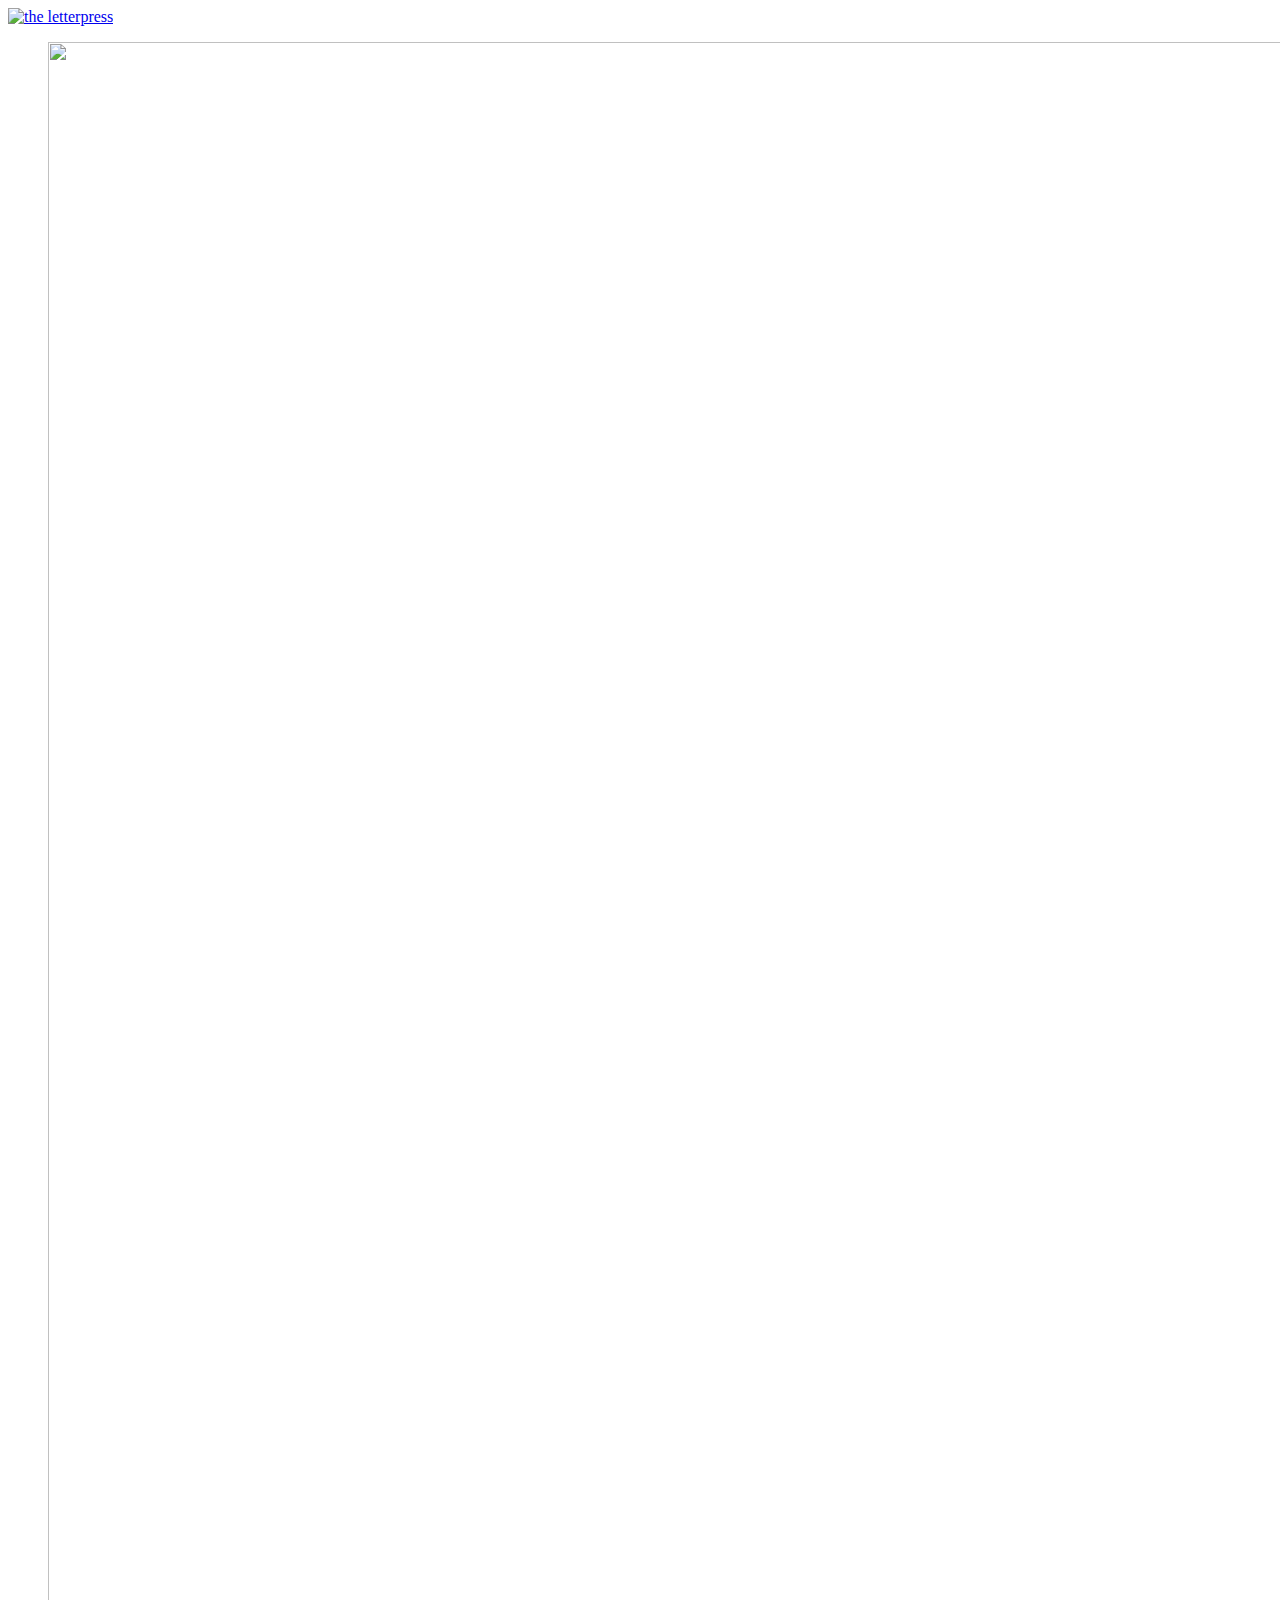
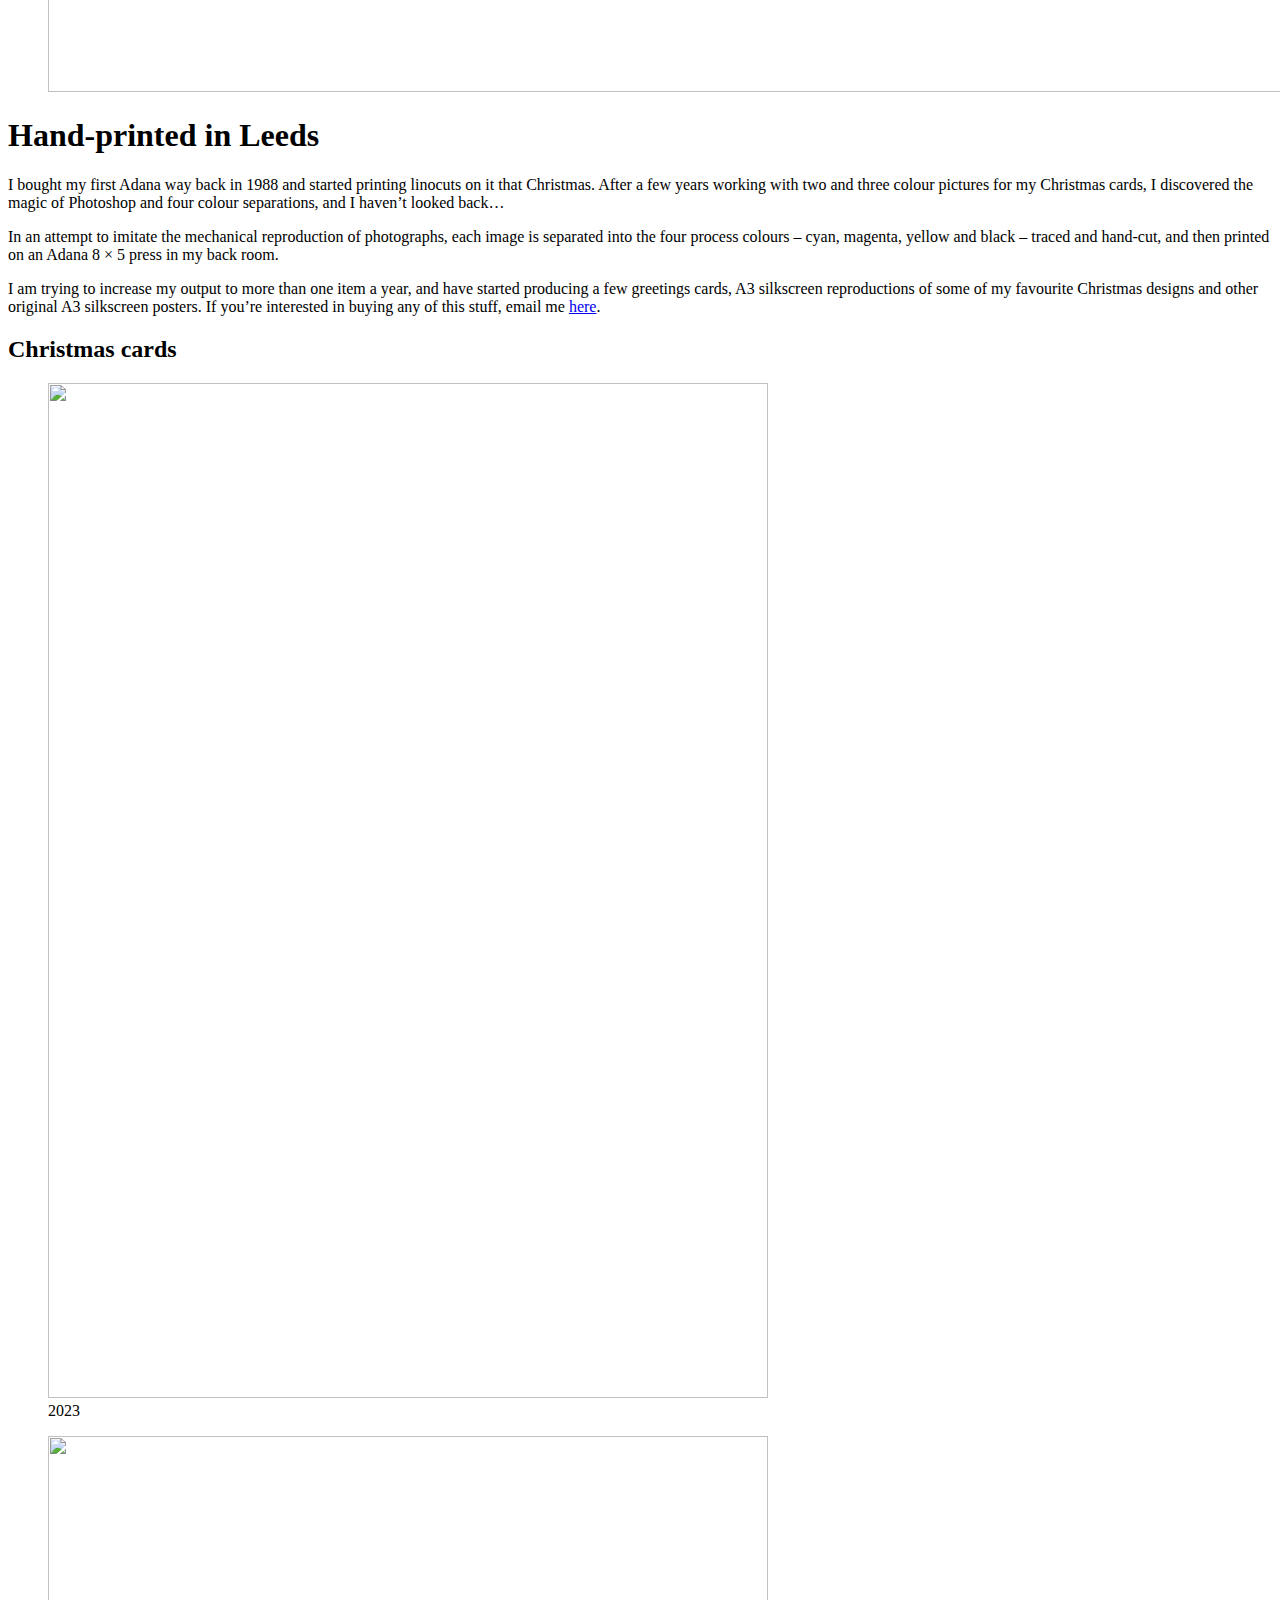
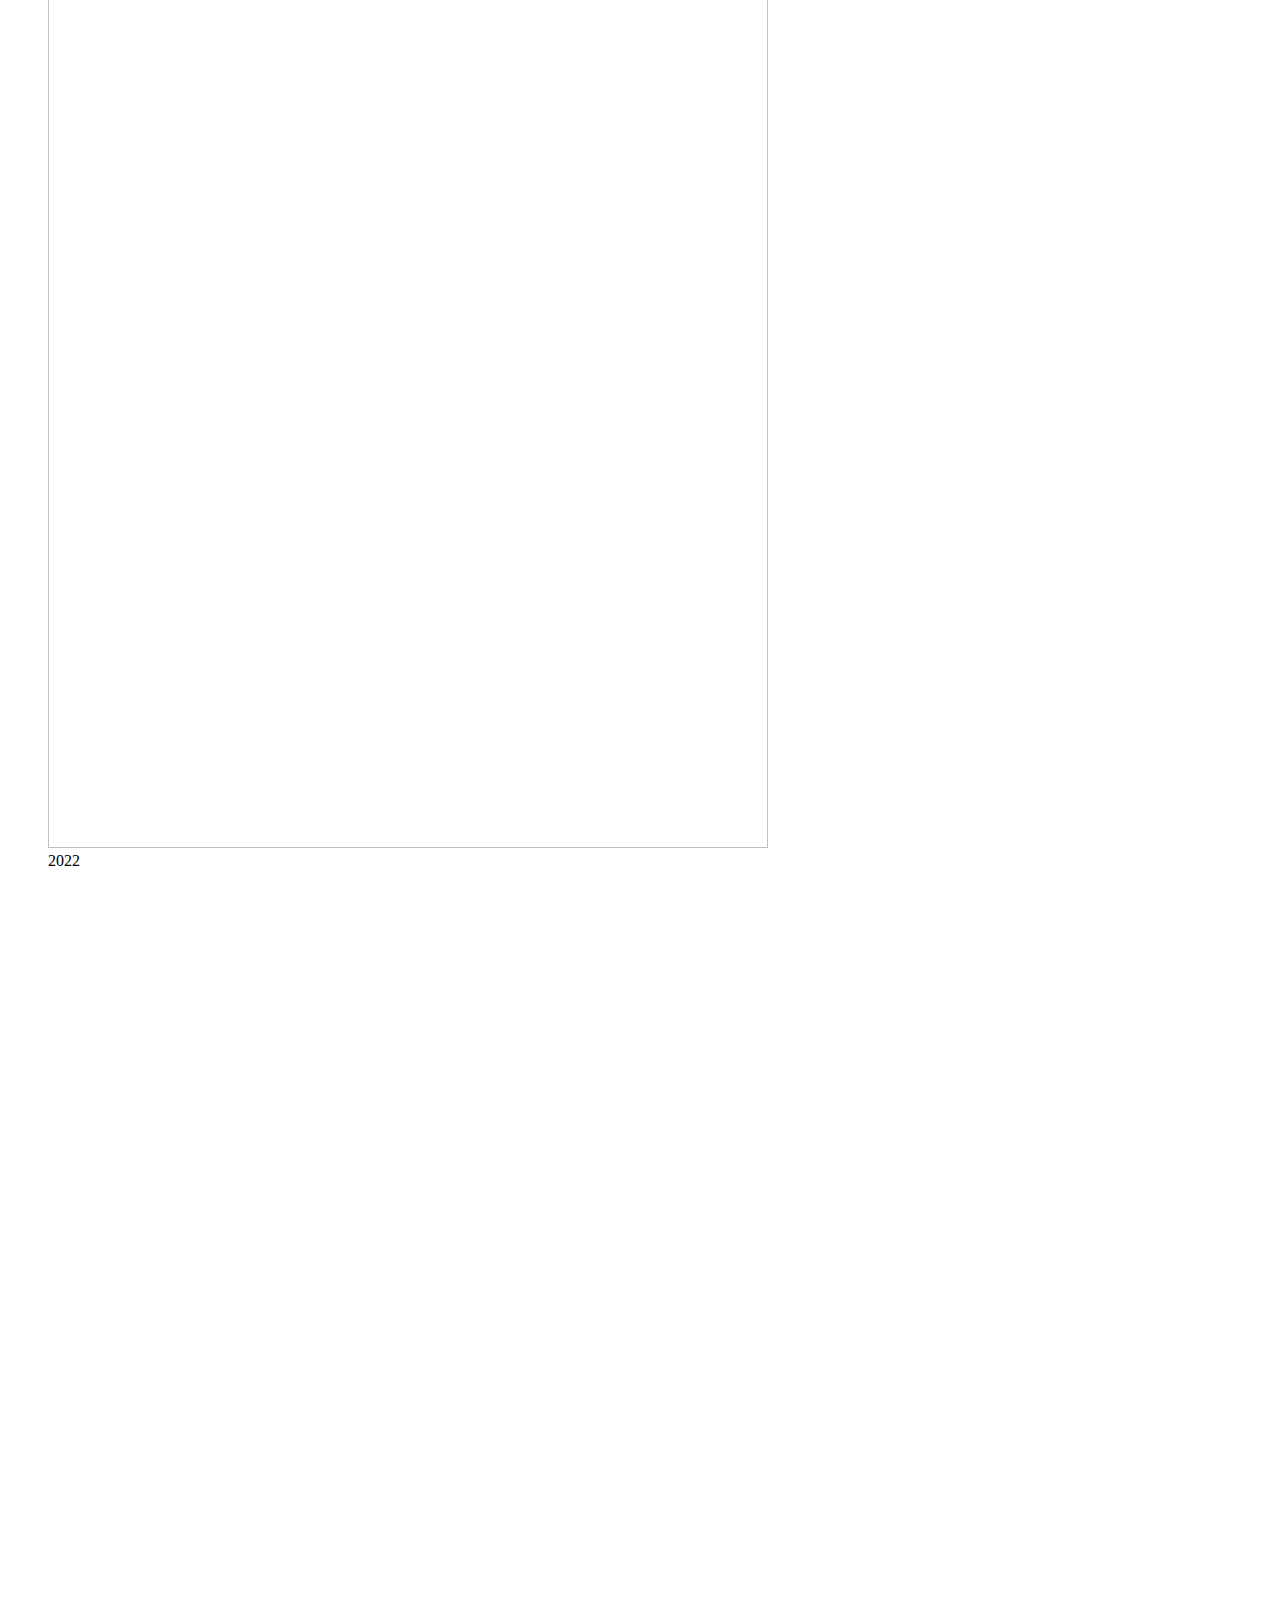
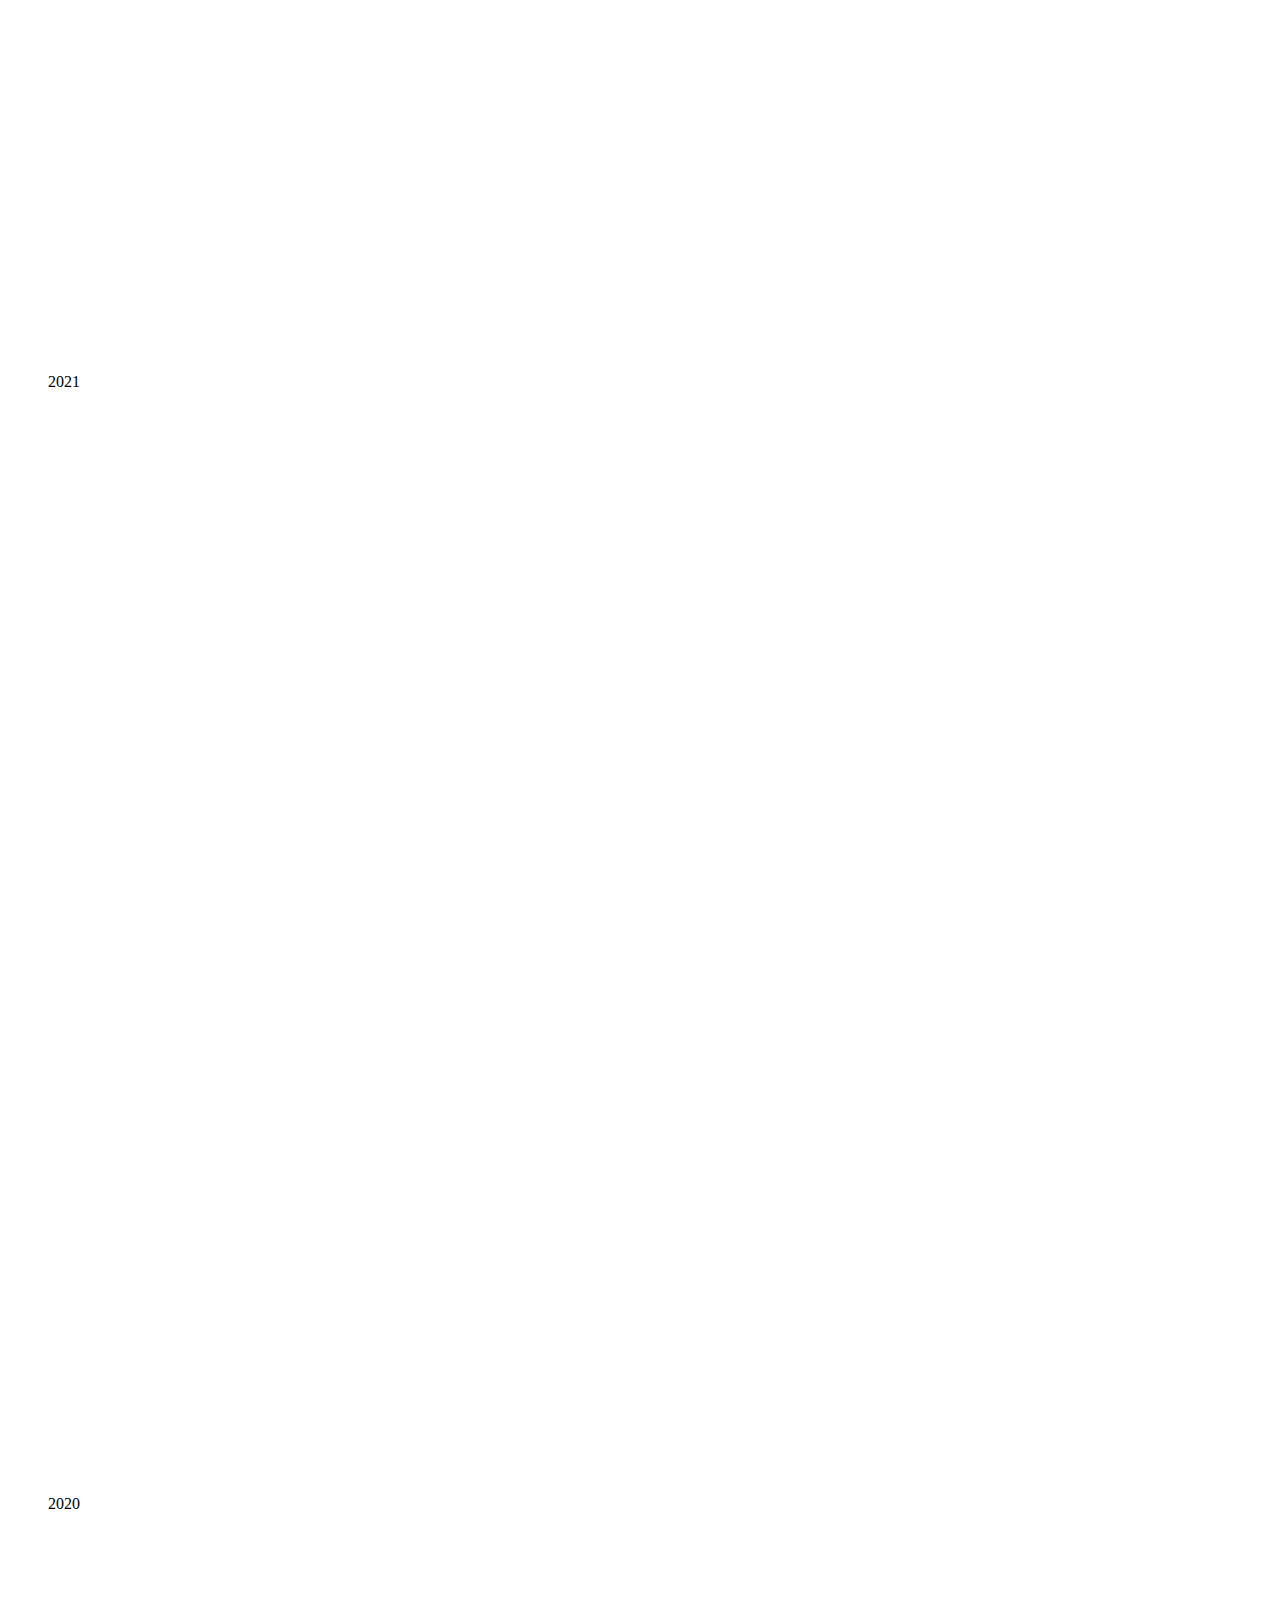
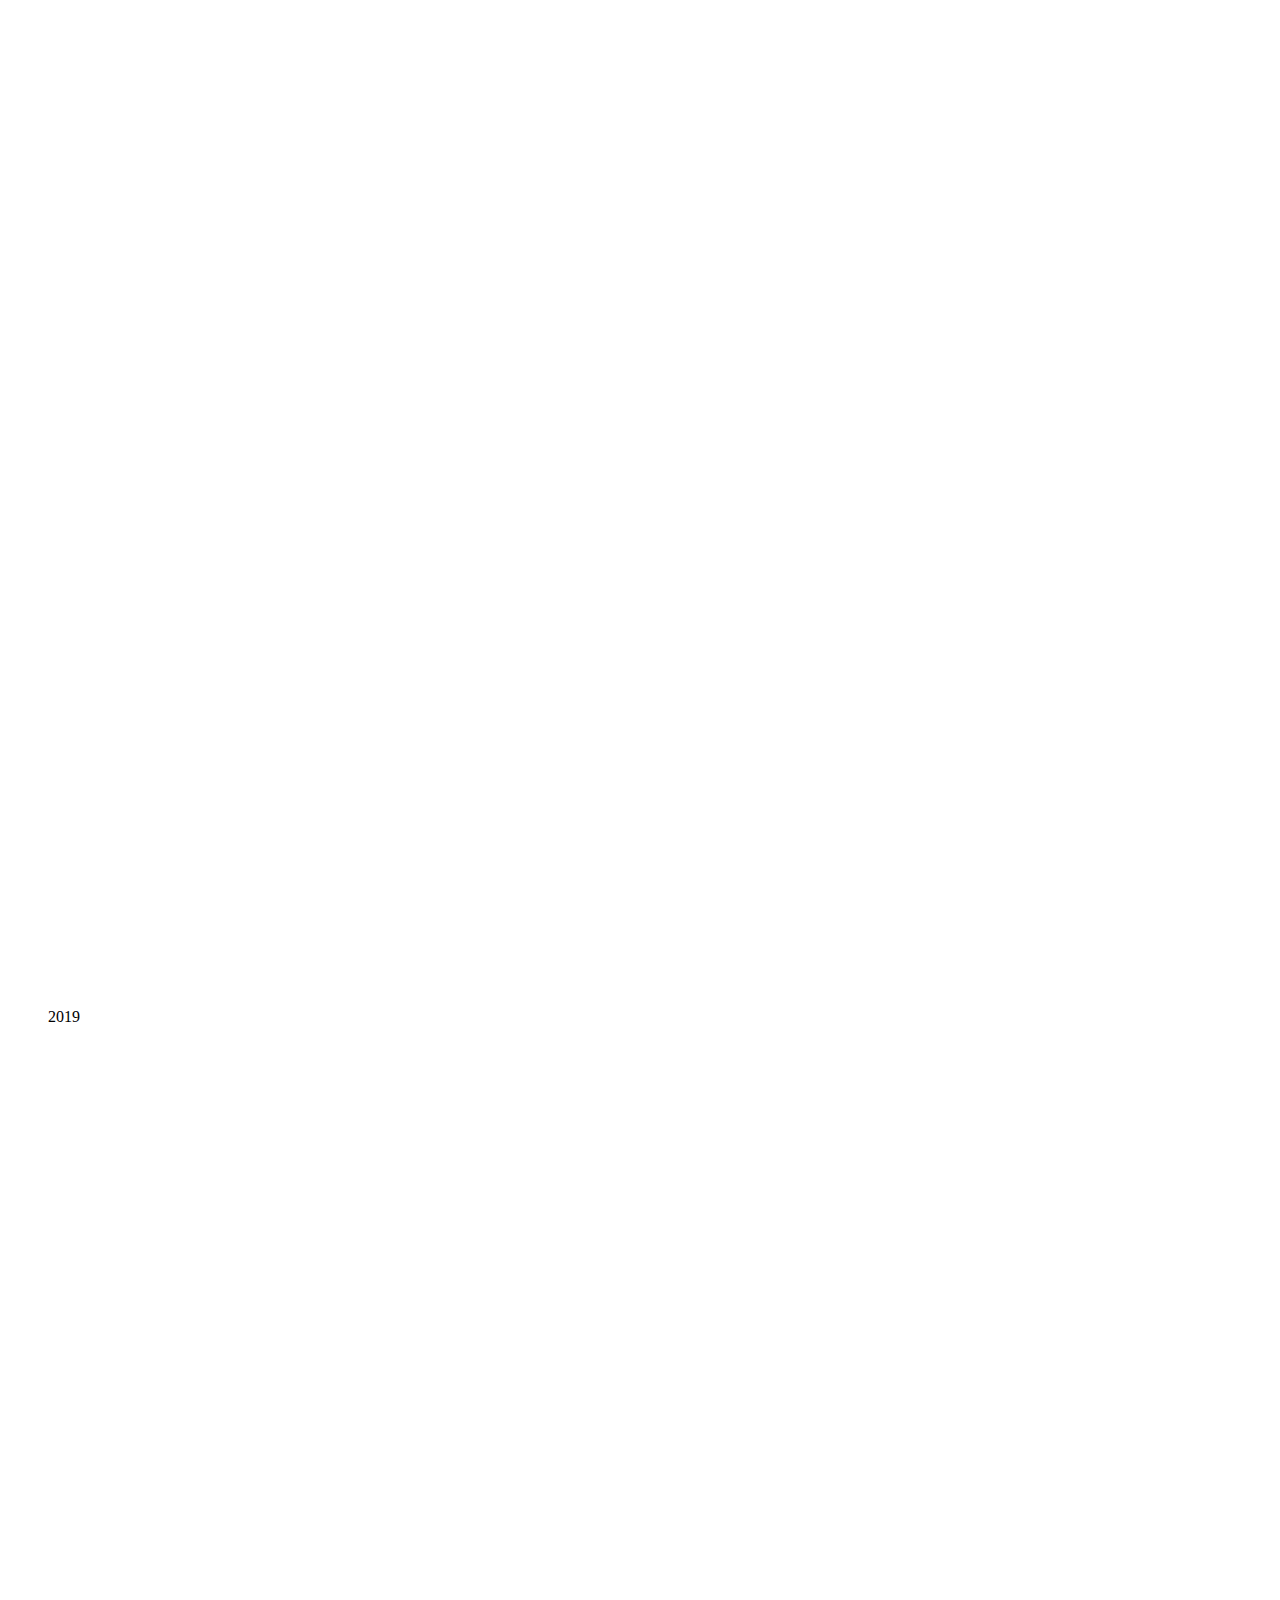
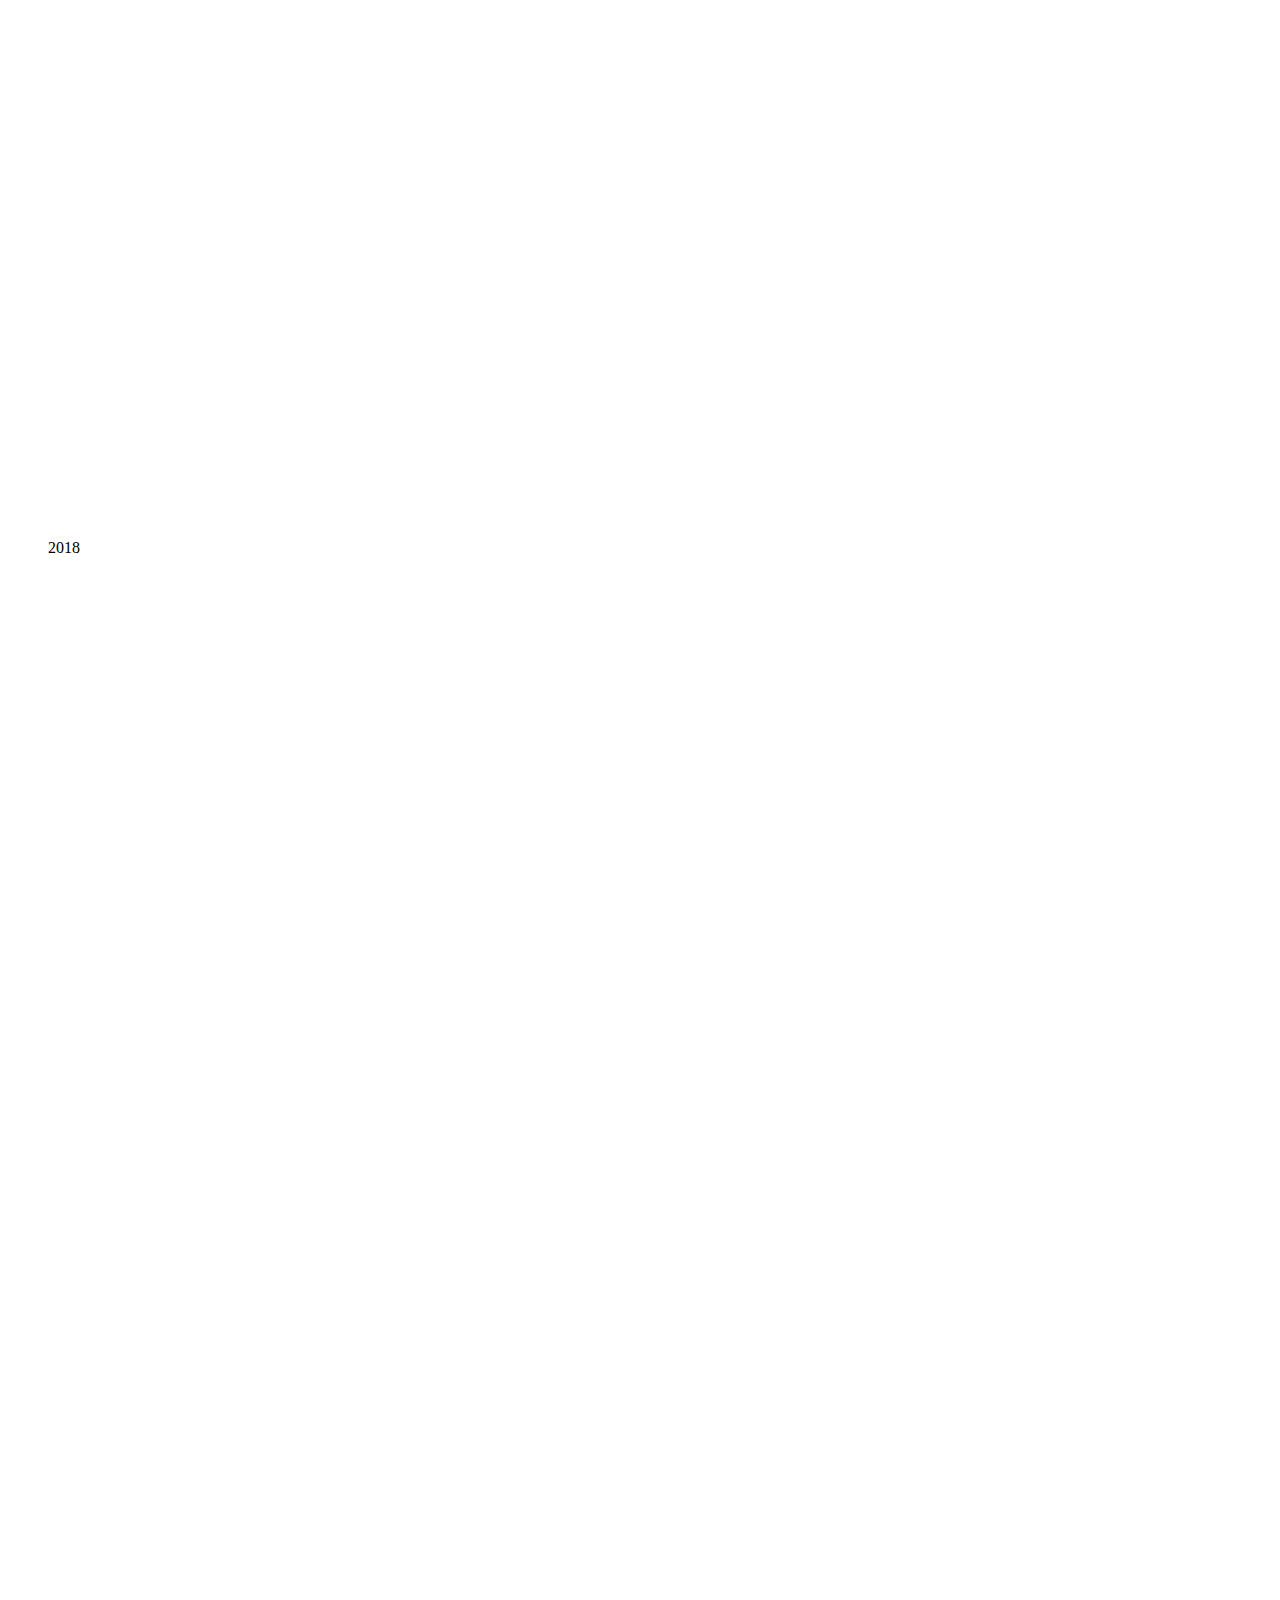
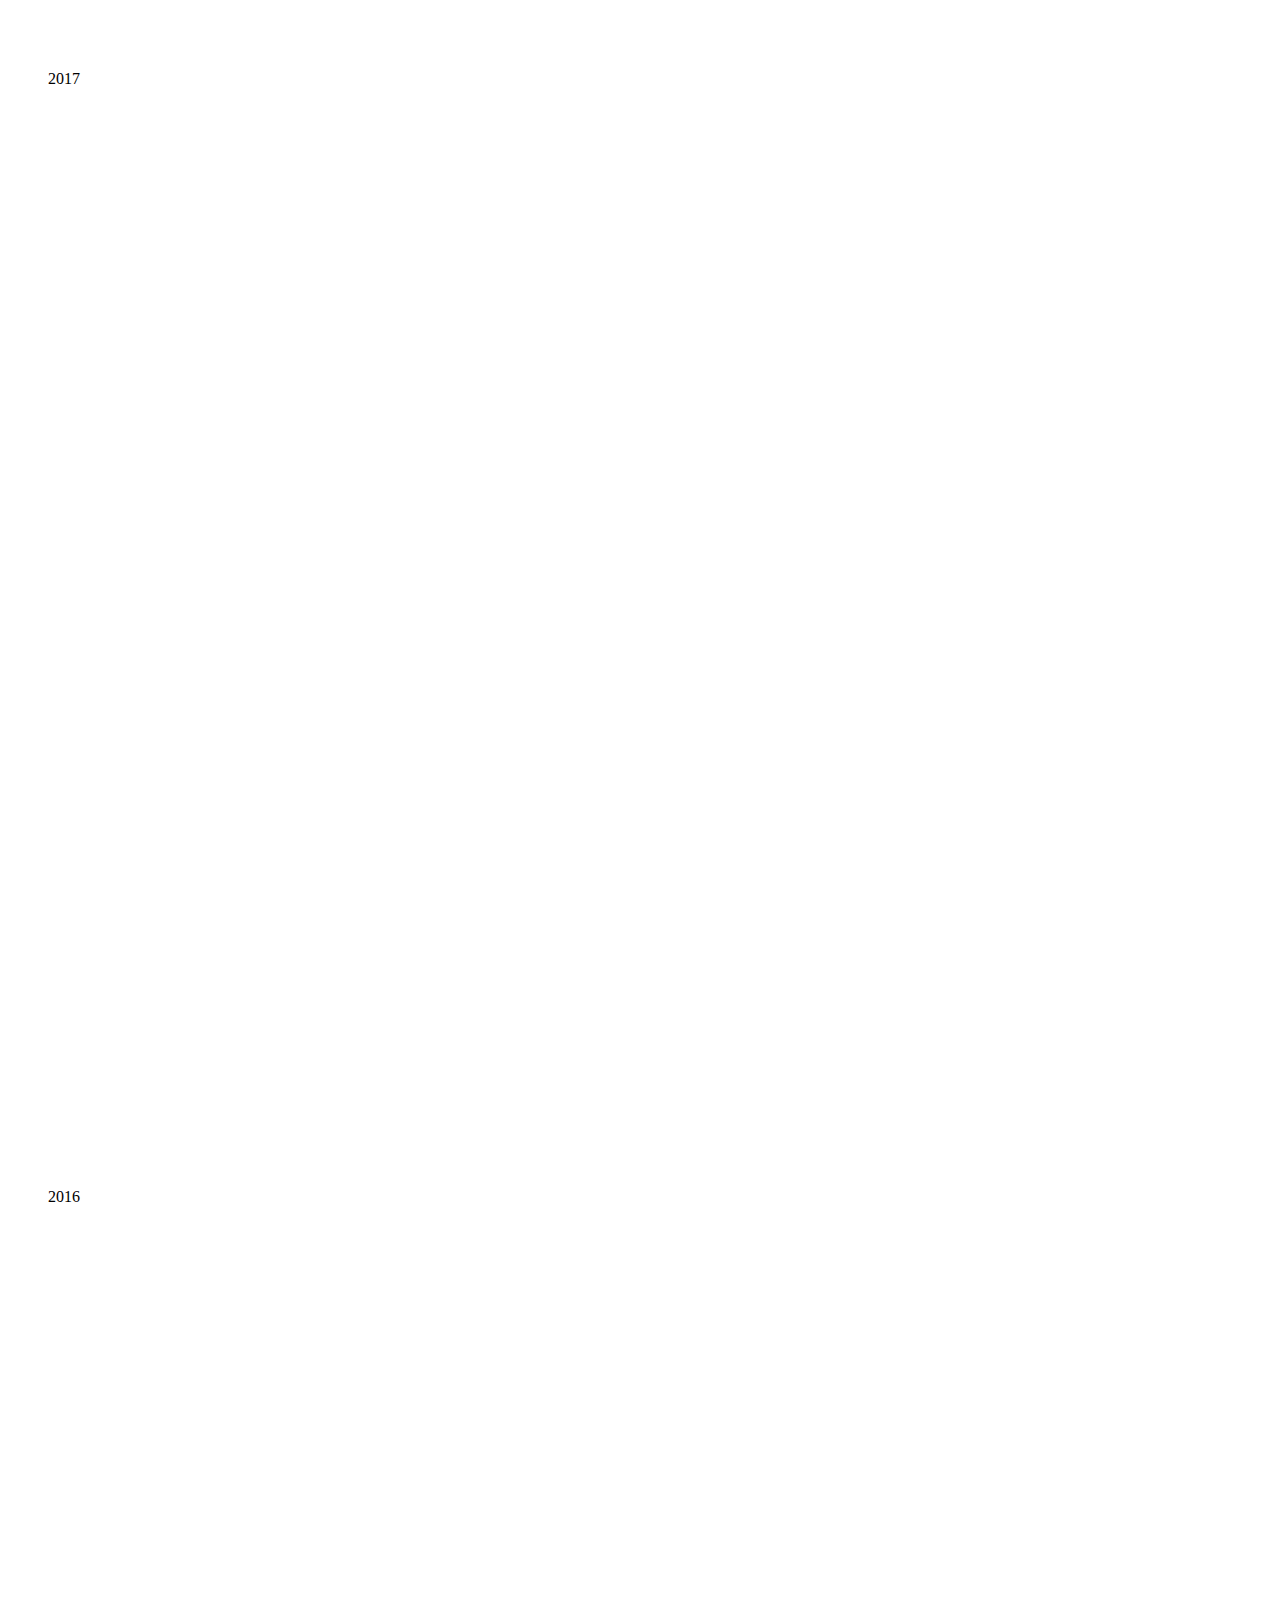
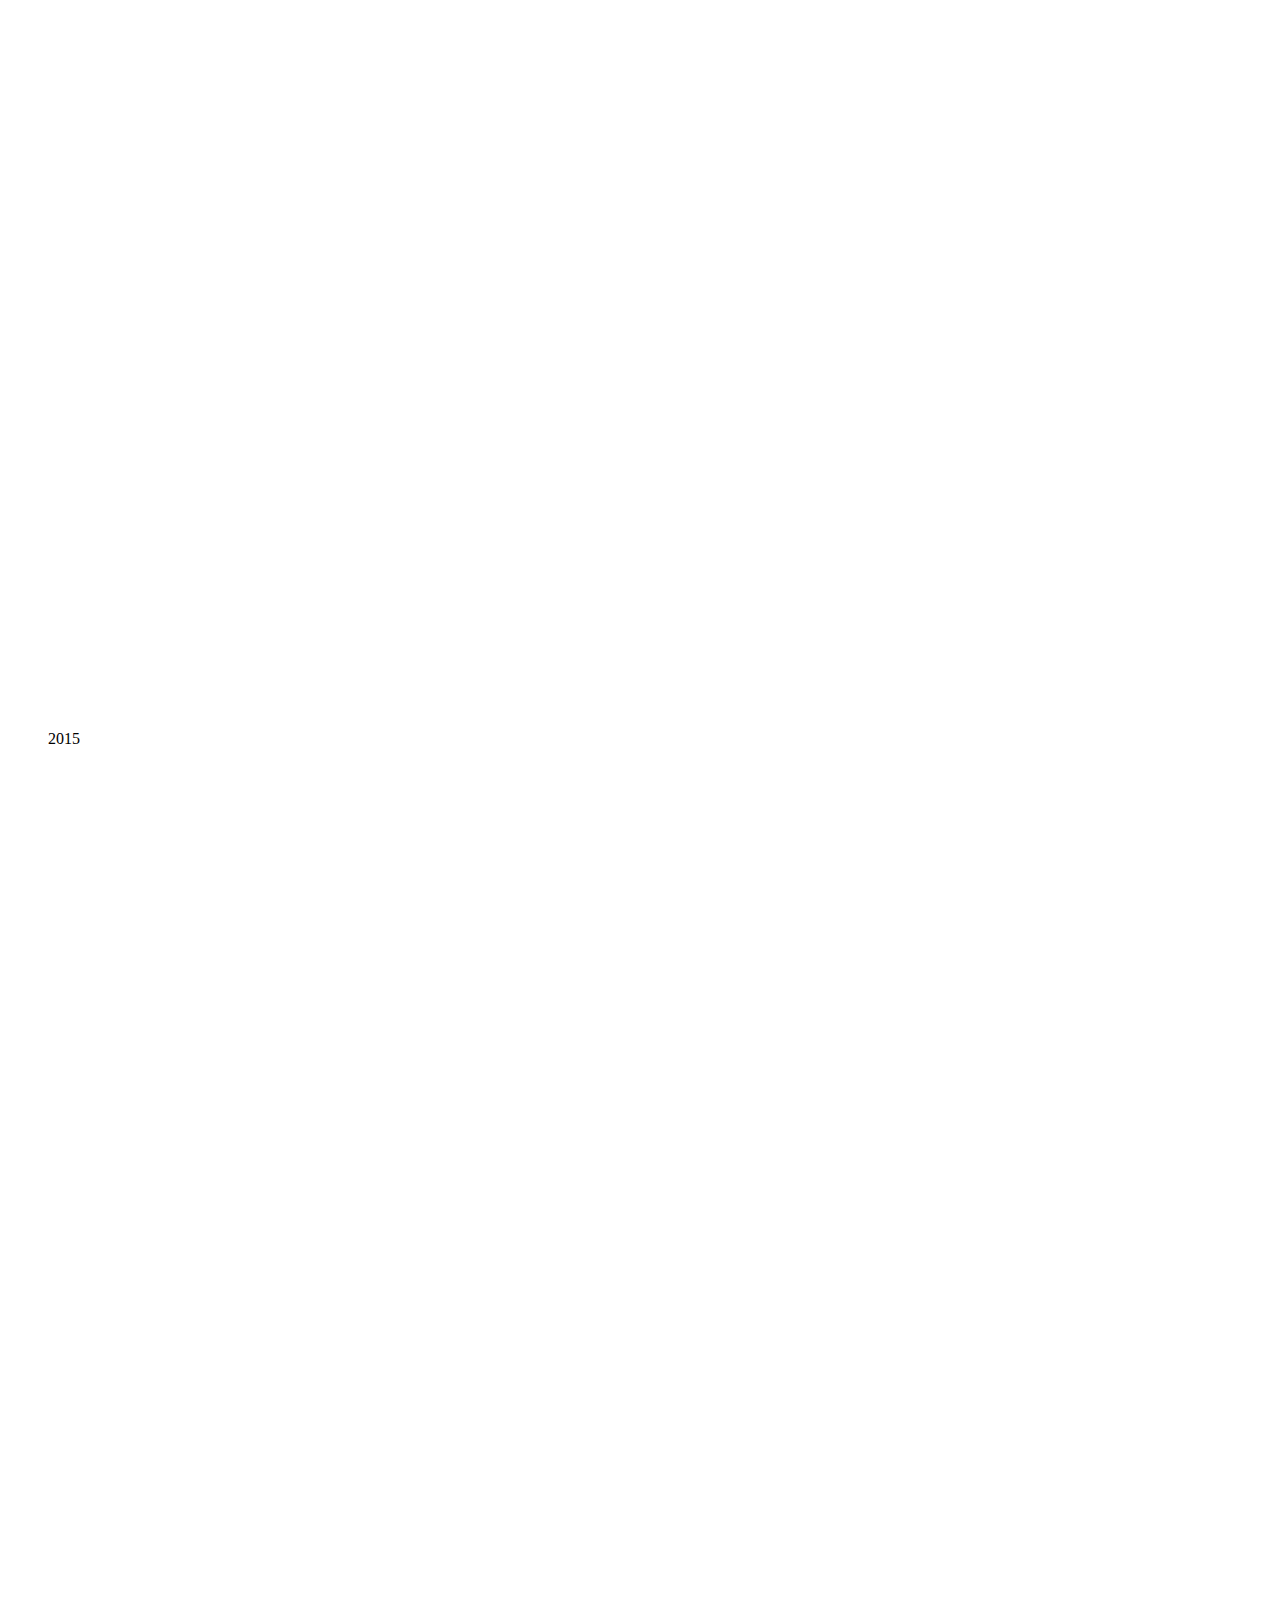
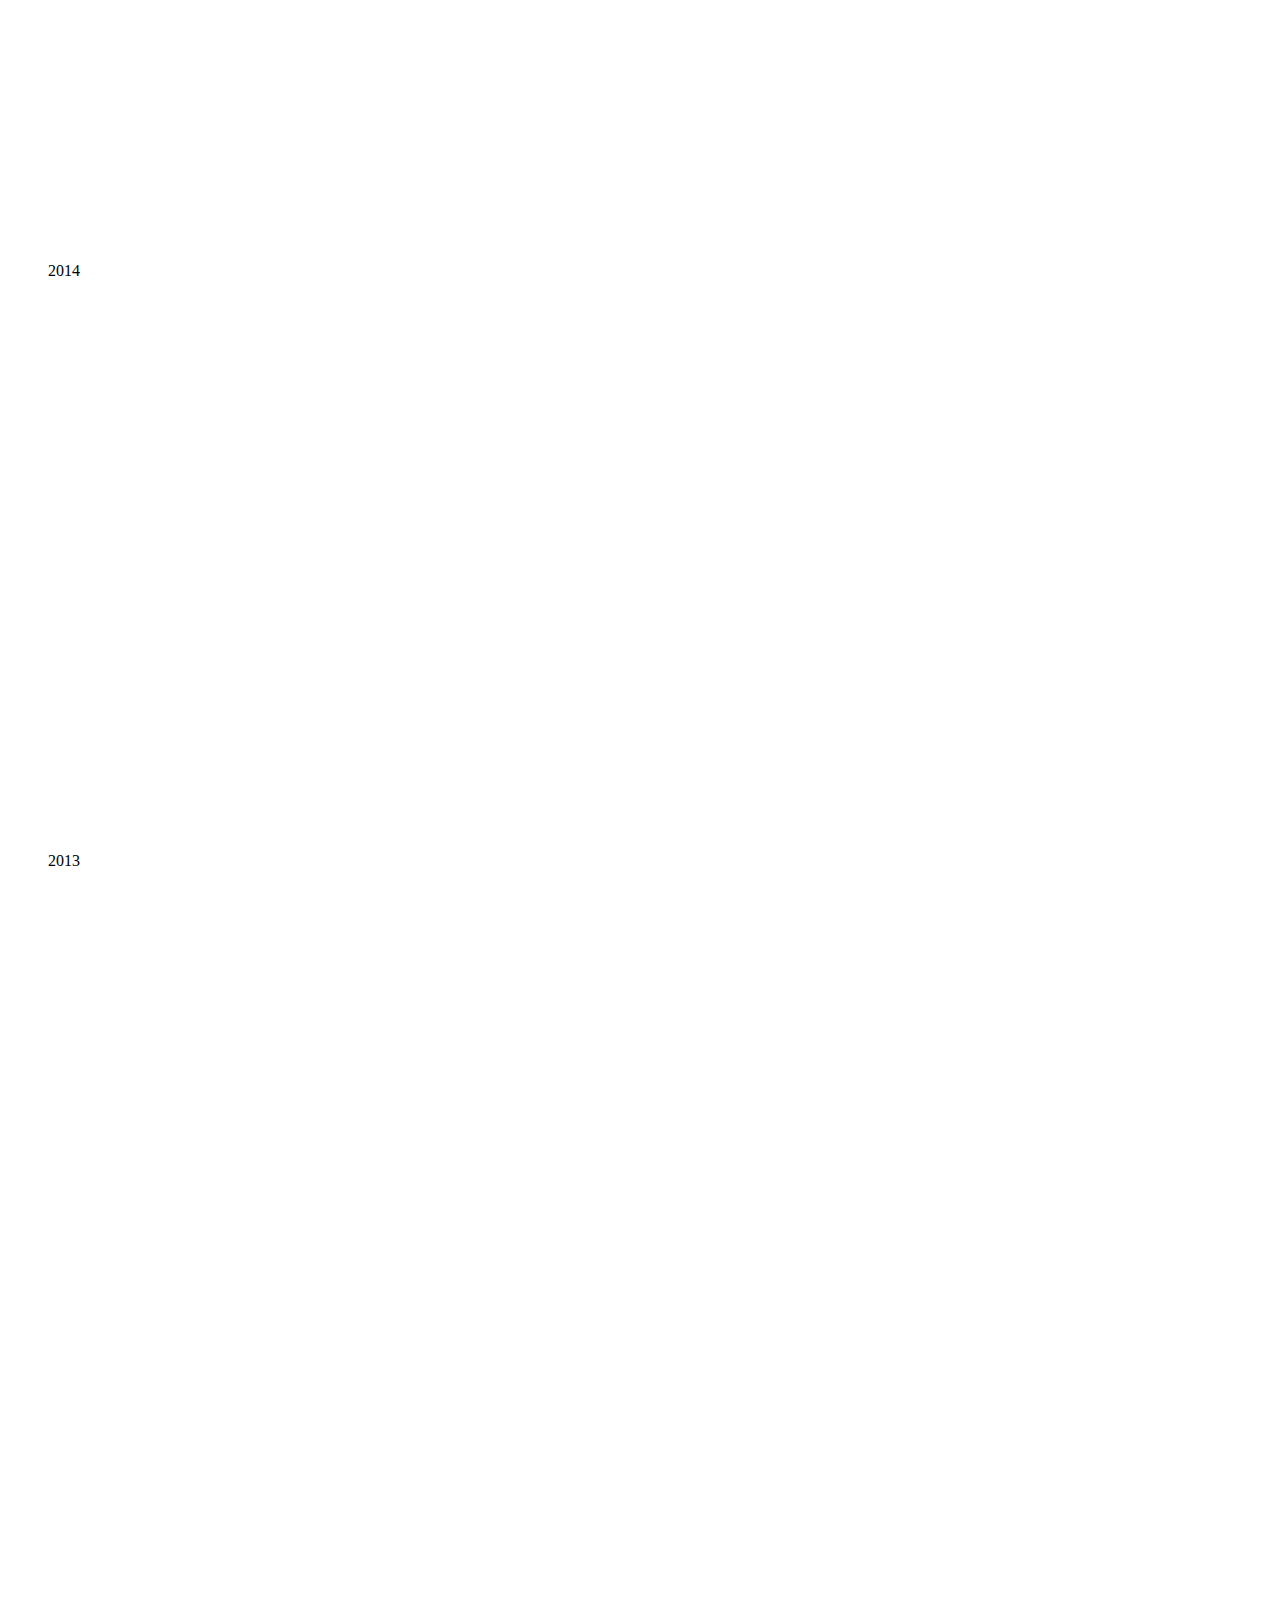
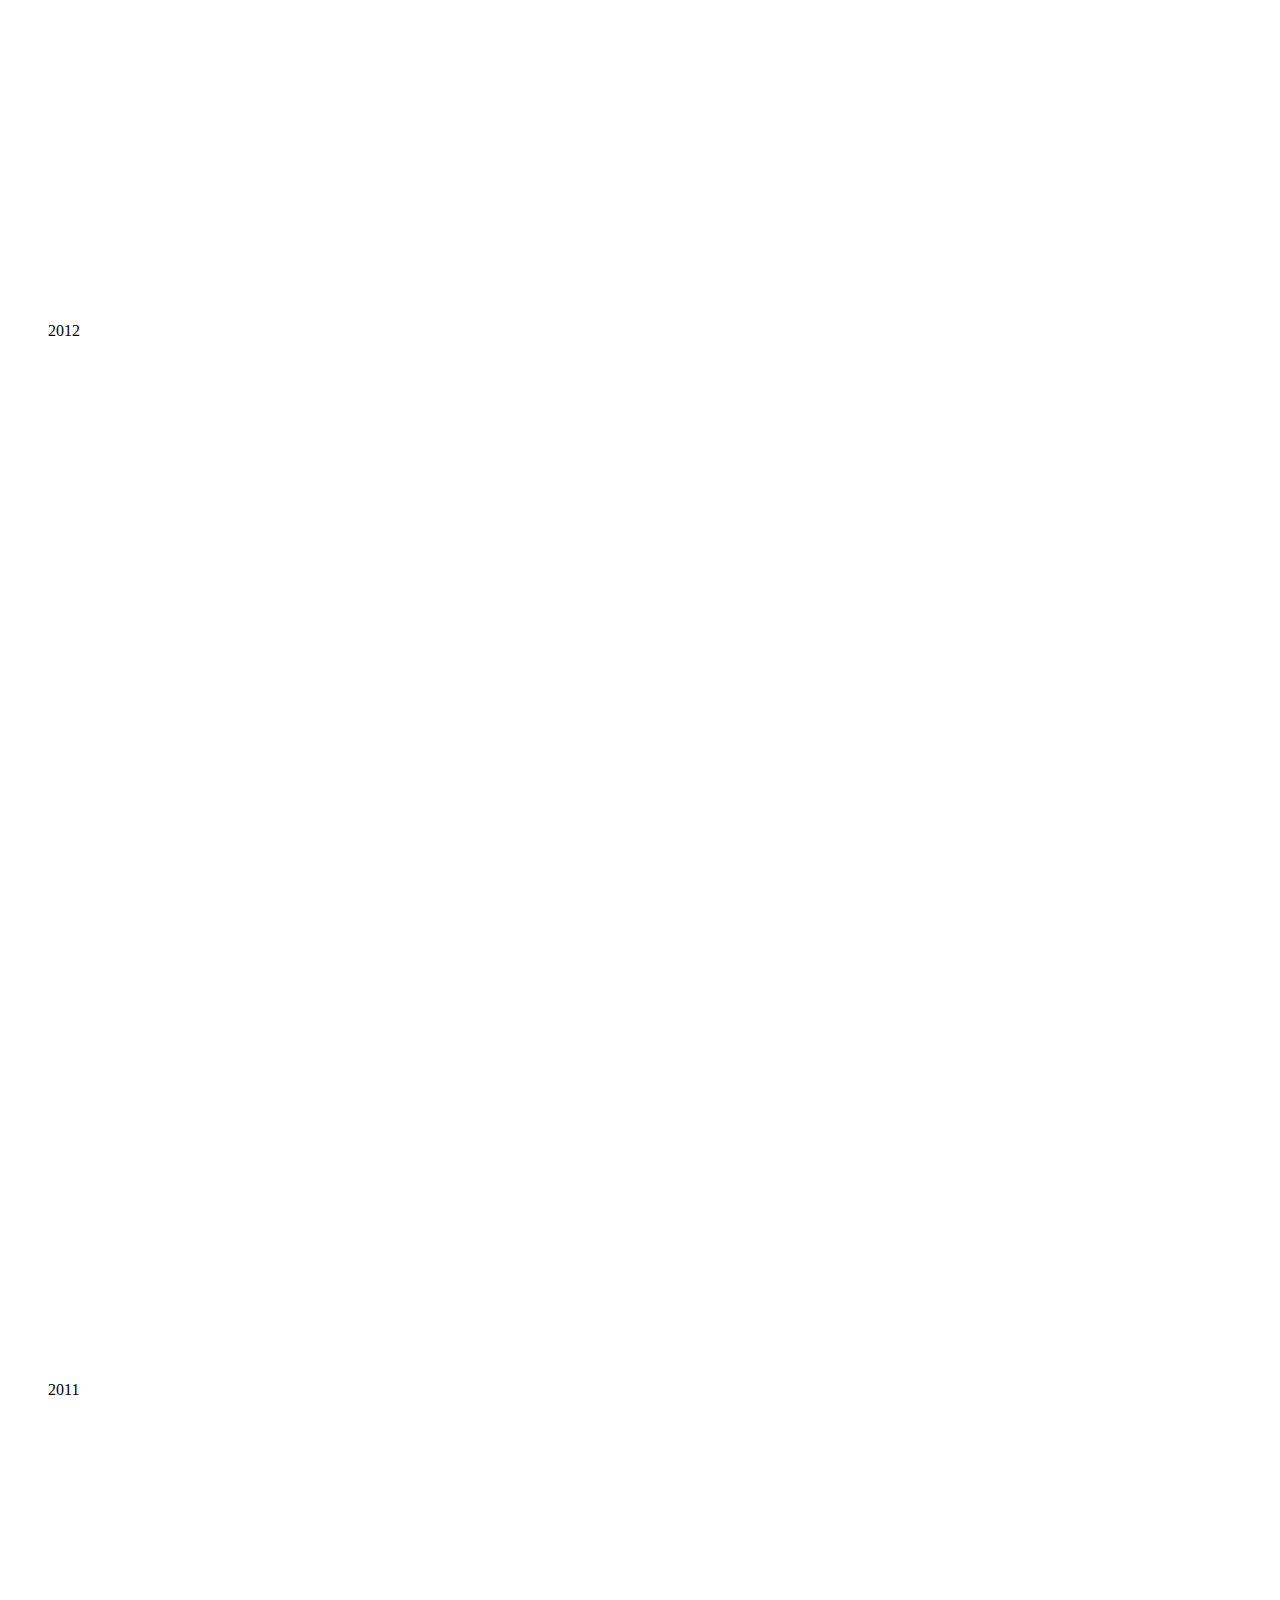
==== commit 77848df2: "Updated from Publii" ====
--- a/index.html
+++ b/index.html
@@ -2,7 +2,7 @@
 		                 .pswp--svg .pswp__button--arrow--left:before,
 		                 .pswp--svg .pswp__button--arrow--right:before {
 			                background-image: url(http://www.theletterpress.co.uk/assets/svg/gallery-icons-light.svg);
-		                 }</style></head><body><div class="site-container"><header class="top" id="js-header"><a class="logo" href="http://www.theletterpress.co.uk/"><img src="http://www.theletterpress.co.uk/media/website/the-letterpress-logo-white.png" alt="the letterpress" width="568" height="520"></a></header><main><article class="post"><div class="hero"><figure class="hero__image hero__image--overlay"><img src="http://www.theletterpress.co.uk/media/posts/2/adana.jpg" srcset="http://www.theletterpress.co.uk/media/posts/2/responsive/adana-xs.jpg 300w, http://www.theletterpress.co.uk/media/posts/2/responsive/adana-sm.jpg 480w, http://www.theletterpress.co.uk/media/posts/2/responsive/adana-md.jpg 768w, http://www.theletterpress.co.uk/media/posts/2/responsive/adana-lg.jpg 1024w, http://www.theletterpress.co.uk/media/posts/2/responsive/adana-xl.jpg 1360w, http://www.theletterpress.co.uk/media/posts/2/responsive/adana-2xl.jpg 1600w" sizes="(max-width: 1600px) 100vw, 1600px" loading="eager" height="1650" width="2200" alt=""></figure><header class="hero__content"><div class="wrapper"><h1>Hand-printed in Leeds</h1></div></header></div><div class="wrapper post__entry"><section id="content1-4" class="mbr-section article content1 cid-raTSlazTCW"><div class="container"><div class="media-container-row"><div class="mbr-text col-12 col-md-8 mbr-fonts-style display-7"><p>I bought my first Adana back in 1988 and started printing linocuts on it that Christmas. After a few years working with two and three colour pictures for my Christmas cards, I discovered the magic of Photoshop and four colour separations, and I haven’t looked back…</p><p>In an attempt to imitate the mechanical reproduction of photographs, each image is separated into the four process colours – cyan, magenta, yellow and black – traced and hand-cut, and then printed on an Adana 8 × 5 press in my back room.</p><p class="align-left">I am trying to increase my output to more than one item a year, and have started producing a few greetings cards, A3 silkscreen reproductions of some of my favourite Christmas designs and other original A3 silkscreen posters. If you’re interested in buying any of this stuff, email me <a href="mailto:ben@theletterpress.co.uk">here</a>.</p><h2 class="align-left">Christmas cards</h2><div class="gallery-wrapper"><div class="gallery" data-is-empty="false" data-translation="Add images" data-columns="3"><figure class="gallery__item"><a href="http://www.theletterpress.co.uk/media/posts/2/gallery/2023-cubes.jpg" data-size="2480x3496"><img loading="lazy" src="http://www.theletterpress.co.uk/media/posts/2/gallery/2023-cubes-thumbnail.jpg" alt="" width="720" height="1015"></a><figcaption>2023</figcaption></figure><figure class="gallery__item"><a href="http://www.theletterpress.co.uk/media/posts/2/gallery/2022-tiger.jpg" data-size="2479x3484"><img loading="lazy" src="http://www.theletterpress.co.uk/media/posts/2/gallery/2022-tiger-thumbnail.jpg" alt="" width="720" height="1012"></a><figcaption>2022</figcaption></figure><figure class="gallery__item"><a href="http://www.theletterpress.co.uk/media/posts/2/gallery/2021-giraffe.jpg" data-size="1240x1748"><img loading="lazy" src="http://www.theletterpress.co.uk/media/posts/2/gallery/2021-giraffe-thumbnail.jpg" alt="" width="768" height="1083"></a><figcaption>2021</figcaption></figure><figure class="gallery__item"><a href="http://www.theletterpress.co.uk/media/posts/2/gallery/2020-four-stroke.jpg" data-size="1239x1748"><img loading="lazy" src="http://www.theletterpress.co.uk/media/posts/2/gallery/2020-four-stroke-thumbnail.jpg" alt="" width="768" height="1084"></a><figcaption>2020</figcaption></figure><figure class="gallery__item"><a href="http://www.theletterpress.co.uk/media/posts/2/gallery/2019-queen-mary.jpg" data-size="1241x1737"><img loading="lazy" src="http://www.theletterpress.co.uk/media/posts/2/gallery/2019-queen-mary-thumbnail.jpg" alt="" width="768" height="1075"></a><figcaption>2019</figcaption></figure><figure class="gallery__item"><a href="http://www.theletterpress.co.uk/media/posts/2/gallery/2018-Pigeon.jpg" data-size="1232x1753"><img loading="lazy" src="http://www.theletterpress.co.uk/media/posts/2/gallery/2018-Pigeon-thumbnail.jpg" alt="" width="768" height="1093"></a><figcaption>2018</figcaption></figure><figure class="gallery__item"><a href="http://www.theletterpress.co.uk/media/posts/2/gallery/2017-Matches.jpg" data-size="1231x1752"><img loading="lazy" src="http://www.theletterpress.co.uk/media/posts/2/gallery/2017-Matches-thumbnail.jpg" alt="" width="768" height="1093"></a><figcaption>2017</figcaption></figure><figure class="gallery__item"><a href="http://www.theletterpress.co.uk/media/posts/2/gallery/2016-Pineapple.jpg" data-size="1241x1745"><img loading="lazy" src="http://www.theletterpress.co.uk/media/posts/2/gallery/2016-Pineapple-thumbnail.jpg" alt="" width="768" height="1080"></a><figcaption>2016</figcaption></figure><figure class="gallery__item"><a href="http://www.theletterpress.co.uk/media/posts/2/gallery/2015-Donkey.jpg" data-size="1214x1745"><img loading="lazy" src="http://www.theletterpress.co.uk/media/posts/2/gallery/2015-Donkey-thumbnail.jpg" alt="" width="768" height="1104"></a><figcaption>2015</figcaption></figure><figure class="gallery__item"><a href="http://www.theletterpress.co.uk/media/posts/2/gallery/2014-Lighthouse.jpg" data-size="1229x1750"><img loading="lazy" src="http://www.theletterpress.co.uk/media/posts/2/gallery/2014-Lighthouse-thumbnail.jpg" alt="" width="768" height="1094"></a><figcaption>2014</figcaption></figure><figure class="gallery__item"><a href="http://www.theletterpress.co.uk/media/posts/2/gallery/2013-Spitfire.jpg" data-size="1725x1239"><img loading="lazy" src="http://www.theletterpress.co.uk/media/posts/2/gallery/2013-Spitfire-thumbnail.jpg" alt="" width="768" height="552"></a><figcaption>2013</figcaption></figure><figure class="gallery__item"><a href="http://www.theletterpress.co.uk/media/posts/2/gallery/2012-Chrysanthemum.jpg" data-size="1225x1756"><img loading="lazy" src="http://www.theletterpress.co.uk/media/posts/2/gallery/2012-Chrysanthemum-thumbnail.jpg" alt="" width="720" height="1032"></a><figcaption>2012</figcaption></figure><figure class="gallery__item"><a href="http://www.theletterpress.co.uk/media/posts/2/gallery/2011-Toadstool.jpg" data-size="1226x1739"><img loading="lazy" src="http://www.theletterpress.co.uk/media/posts/2/gallery/2011-Toadstool-thumbnail.jpg" alt="" width="720" height="1021"></a><figcaption>2011</figcaption></figure><figure class="gallery__item"><a href="http://www.theletterpress.co.uk/media/posts/2/gallery/2010-Spaceman.jpg" data-size="1228x1755"><img loading="lazy" src="http://www.theletterpress.co.uk/media/posts/2/gallery/2010-Spaceman-thumbnail.jpg" alt="" width="720" height="1029"></a><figcaption>2010</figcaption></figure><figure class="gallery__item"><a href="http://www.theletterpress.co.uk/media/posts/2/gallery/2009-Queenie.jpg" data-size="1224x1747"><img loading="lazy" src="http://www.theletterpress.co.uk/media/posts/2/gallery/2009-Queenie-thumbnail.jpg" alt="" width="720" height="1028"></a><figcaption>2009</figcaption></figure><figure class="gallery__item"><a href="http://www.theletterpress.co.uk/media/posts/2/gallery/2008-Accordion.jpg" data-size="1721x1227"><img loading="lazy" src="http://www.theletterpress.co.uk/media/posts/2/gallery/2008-Accordion-thumbnail.jpg" alt="" width="720" height="513"></a><figcaption>2008</figcaption></figure><figure class="gallery__item"><a href="http://www.theletterpress.co.uk/media/posts/2/gallery/2007-Mountain.jpg" data-size="1753x1239"><img loading="lazy" src="http://www.theletterpress.co.uk/media/posts/2/gallery/2007-Mountain-thumbnail.jpg" alt="" width="720" height="509"></a><figcaption>2007</figcaption></figure><figure class="gallery__item"><a href="http://www.theletterpress.co.uk/media/posts/2/gallery/2006-wasp.jpg" data-size="1681x1193"><img loading="lazy" src="http://www.theletterpress.co.uk/media/posts/2/gallery/2006-wasp-thumbnail.jpg" alt="" width="720" height="511"></a><figcaption>2006</figcaption></figure><figure class="gallery__item"><a href="http://www.theletterpress.co.uk/media/posts/2/gallery/2005-Ladybirds.jpg" data-size="1247x1744"><img loading="lazy" src="http://www.theletterpress.co.uk/media/posts/2/gallery/2005-Ladybirds-thumbnail.jpg" alt="" width="720" height="1007"></a><figcaption>2005</figcaption></figure><figure class="gallery__item"><a href="http://www.theletterpress.co.uk/media/posts/2/gallery/2004-Amplifier.jpg" data-size="1275x1304"><img loading="lazy" src="http://www.theletterpress.co.uk/media/posts/2/gallery/2004-Amplifier-thumbnail.jpg" alt="" width="720" height="736"></a><figcaption>2004</figcaption></figure><figure class="gallery__item"><a href="http://www.theletterpress.co.uk/media/posts/2/gallery/2003-Lady-preparing-food.jpg" data-size="1151x1667"><img loading="lazy" src="http://www.theletterpress.co.uk/media/posts/2/gallery/2003-Lady-preparing-food-thumbnail.jpg" alt="" width="720" height="1043"></a><figcaption>2003</figcaption></figure><figure class="gallery__item"><a href="http://www.theletterpress.co.uk/media/posts/2/gallery/2002-Mary.jpg" data-size="1217x1626"><img loading="lazy" src="http://www.theletterpress.co.uk/media/posts/2/gallery/2002-Mary-thumbnail.jpg" alt="" width="720" height="962"></a><figcaption>2002</figcaption></figure><figure class="gallery__item"><a href="http://www.theletterpress.co.uk/media/posts/2/gallery/2001-Mini.jpg" data-size="1707x1214"><img loading="lazy" src="http://www.theletterpress.co.uk/media/posts/2/gallery/2001-Mini-thumbnail.jpg" alt="" width="720" height="512"></a><figcaption>2001</figcaption></figure><figure class="gallery__item"><a href="http://www.theletterpress.co.uk/media/posts/2/gallery/2000-Goldfinch.jpg" data-size="1181x1744"><img loading="lazy" src="http://www.theletterpress.co.uk/media/posts/2/gallery/2000-Goldfinch-thumbnail.jpg" alt="" width="720" height="1063"></a><figcaption>2000</figcaption></figure><figure class="gallery__item"><a href="http://www.theletterpress.co.uk/media/posts/2/gallery/1999-Train.jpg" data-size="1756x1208"><img loading="lazy" src="http://www.theletterpress.co.uk/media/posts/2/gallery/1999-Train-thumbnail.jpg" alt="" width="720" height="495"></a><figcaption>1999</figcaption></figure><figure class="gallery__item"><a href="http://www.theletterpress.co.uk/media/posts/2/gallery/1998-Cow.jpg" data-size="1760x1224"><img loading="lazy" src="http://www.theletterpress.co.uk/media/posts/2/gallery/1998-Cow-thumbnail.jpg" alt="" width="720" height="501"></a><figcaption>1998</figcaption></figure><figure class="gallery__item"><a href="http://www.theletterpress.co.uk/media/posts/2/gallery/1997-Butterflies.jpg" data-size="1718x1172"><img loading="lazy" src="http://www.theletterpress.co.uk/media/posts/2/gallery/1997-Butterflies-thumbnail.jpg" alt="" width="720" height="491"></a><figcaption>1997</figcaption></figure><figure class="gallery__item"><a href="http://www.theletterpress.co.uk/media/posts/2/gallery/1996-Perch.jpg" data-size="1725x1197"><img loading="lazy" src="http://www.theletterpress.co.uk/media/posts/2/gallery/1996-Perch-thumbnail.jpg" alt="" width="720" height="500"></a><figcaption>1996</figcaption></figure><figure class="gallery__item"><a href="http://www.theletterpress.co.uk/media/posts/2/gallery/1995-trout.jpg" data-size="1998x1185"><img loading="lazy" src="http://www.theletterpress.co.uk/media/posts/2/gallery/1995-trout-thumbnail.jpg" alt="" width="720" height="427"></a><figcaption>1995</figcaption></figure></div></div><h2>Silkscreen posters</h2><div class="gallery-wrapper"><div class="gallery" data-is-empty="false" data-translation="Add images" data-columns="3"><figure class="gallery__item"><a href="http://www.theletterpress.co.uk/media/posts/2/gallery/chrysanthemum.jpg" data-size="1772x2491"><img loading="lazy" src="http://www.theletterpress.co.uk/media/posts/2/gallery/chrysanthemum-thumbnail.jpg" alt="" width="720" height="1012"></a></figure><figure class="gallery__item"><a href="http://www.theletterpress.co.uk/media/posts/2/gallery/donkey.jpg" data-size="1772x2491"><img loading="lazy" src="http://www.theletterpress.co.uk/media/posts/2/gallery/donkey-thumbnail.jpg" alt="" width="720" height="1012"></a></figure><figure class="gallery__item"><a href="http://www.theletterpress.co.uk/media/posts/2/gallery/floppy.jpg" data-size="1772x2491"><img loading="lazy" src="http://www.theletterpress.co.uk/media/posts/2/gallery/floppy-thumbnail.jpg" alt="" width="720" height="1012"></a></figure><figure class="gallery__item"><a href="http://www.theletterpress.co.uk/media/posts/2/gallery/hammers-poster.jpg" data-size="1748x2448"><img loading="lazy" src="http://www.theletterpress.co.uk/media/posts/2/gallery/hammers-poster-thumbnail.jpg" alt="" width="720" height="1008"></a></figure><figure class="gallery__item"><a href="http://www.theletterpress.co.uk/media/posts/2/gallery/lady.jpg" data-size="1772x2491"><img loading="lazy" src="http://www.theletterpress.co.uk/media/posts/2/gallery/lady-thumbnail.jpg" alt="" width="720" height="1012"></a></figure><figure class="gallery__item"><a href="http://www.theletterpress.co.uk/media/posts/2/gallery/matches-poster.jpg" data-size="1748x2457"><img loading="lazy" src="http://www.theletterpress.co.uk/media/posts/2/gallery/matches-poster-thumbnail.jpg" alt="" width="720" height="1012"></a></figure><figure class="gallery__item"><a href="http://www.theletterpress.co.uk/media/posts/2/gallery/pigeon-poster.jpg" data-size="1748x2458"><img loading="lazy" src="http://www.theletterpress.co.uk/media/posts/2/gallery/pigeon-poster-thumbnail.jpg" alt="" width="720" height="1012"></a></figure><figure class="gallery__item"><a href="http://www.theletterpress.co.uk/media/posts/2/gallery/pineapple-new-poster.jpg" data-size="1748x2458"><img loading="lazy" src="http://www.theletterpress.co.uk/media/posts/2/gallery/pineapple-new-poster-thumbnail.jpg" alt="" width="720" height="1012"></a></figure><figure class="gallery__item"><a href="http://www.theletterpress.co.uk/media/posts/2/gallery/pressure.jpg" data-size="1772x2491"><img loading="lazy" src="http://www.theletterpress.co.uk/media/posts/2/gallery/pressure-thumbnail.jpg" alt="" width="720" height="1012"></a></figure><figure class="gallery__item"><a href="http://www.theletterpress.co.uk/media/posts/2/gallery/screws-and-nails-poster.jpg" data-size="1748x2452"><img loading="lazy" src="http://www.theletterpress.co.uk/media/posts/2/gallery/screws-and-nails-poster-thumbnail.jpg" alt="" width="720" height="1010"></a></figure><figure class="gallery__item"><a href="http://www.theletterpress.co.uk/media/posts/2/gallery/trout.jpg" data-size="1772x2492"><img loading="lazy" src="http://www.theletterpress.co.uk/media/posts/2/gallery/trout-thumbnail.jpg" alt="" width="720" height="1013"></a></figure></div></div><h2>Greetings cards</h2><div class="gallery-wrapper"><div class="gallery" data-is-empty="false" data-translation="Add images" data-columns="3"><figure class="gallery__item"><a href="http://www.theletterpress.co.uk/media/posts/2/gallery/Blank.jpg" data-size="1229x1748"><img loading="lazy" src="http://www.theletterpress.co.uk/media/posts/2/gallery/Blank-thumbnail.jpg" alt="" width="720" height="1024"></a></figure><figure class="gallery__item"><a href="http://www.theletterpress.co.uk/media/posts/2/gallery/Bodoni.jpg" data-size="1233x1760"><img loading="lazy" src="http://www.theletterpress.co.uk/media/posts/2/gallery/Bodoni-thumbnail.jpg" alt="" width="720" height="1028"></a></figure><figure class="gallery__item"><a href="http://www.theletterpress.co.uk/media/posts/2/gallery/Border.jpg" data-size="1197x1726"><img loading="lazy" src="http://www.theletterpress.co.uk/media/posts/2/gallery/Border-thumbnail.jpg" alt="" width="720" height="1038"></a></figure><figure class="gallery__item"><a href="http://www.theletterpress.co.uk/media/posts/2/gallery/Copperplate.jpg" data-size="1233x1756"><img loading="lazy" src="http://www.theletterpress.co.uk/media/posts/2/gallery/Copperplate-thumbnail.jpg" alt="" width="720" height="1025"></a></figure><figure class="gallery__item"><a href="http://www.theletterpress.co.uk/media/posts/2/gallery/Garamond.jpg" data-size="1231x1760"><img loading="lazy" src="http://www.theletterpress.co.uk/media/posts/2/gallery/Garamond-thumbnail.jpg" alt="" width="720" height="1029"></a></figure><figure class="gallery__item"><a href="http://www.theletterpress.co.uk/media/posts/2/gallery/Windsor.jpg" data-size="1233x1764"><img loading="lazy" src="http://www.theletterpress.co.uk/media/posts/2/gallery/Windsor-thumbnail.jpg" alt="" width="720" height="1030"></a></figure><figure class="gallery__item"><a href="http://www.theletterpress.co.uk/media/posts/2/gallery/corvid.jpg" data-size="1748x1240"><img loading="lazy" src="http://www.theletterpress.co.uk/media/posts/2/gallery/corvid-thumbnail.jpg" alt="" width="720" height="511"></a></figure></div></div><section id="content1-5" class="mbr-section article content1 cid-raU2E6TSYc"><div class="container"><div class="media-container-row"><div class="mbr-text col-12 col-md-8 mbr-fonts-style display-7"><p>I also do other stuff which you might like. You can see some of it on this <a href="https://www.instagram.com/theletterpress/">Instagram</a> account.</p><p>Or <a href="https://www.instagram.com/thestuffinmyhouse/">this one</a>.</p><p>Or even on <a href="https://www.instagram.com/flatcanley/">this one</a>.</p></div></div></div></section><figure class="post__image post__image--center"><img loading="lazy" src="http://www.theletterpress.co.uk/media/posts/2/Hand-Printed-in-Leeds.jpg" alt="" width="300" height="300" sizes="100vw" srcset="http://www.theletterpress.co.uk/media/posts/2/responsive/Hand-Printed-in-Leeds-xs.jpg 300w, http://www.theletterpress.co.uk/media/posts/2/responsive/Hand-Printed-in-Leeds-sm.jpg 480w, http://www.theletterpress.co.uk/media/posts/2/responsive/Hand-Printed-in-Leeds-md.jpg 768w, http://www.theletterpress.co.uk/media/posts/2/responsive/Hand-Printed-in-Leeds-lg.jpg 1024w, http://www.theletterpress.co.uk/media/posts/2/responsive/Hand-Printed-in-Leeds-xl.jpg 1360w, http://www.theletterpress.co.uk/media/posts/2/responsive/Hand-Printed-in-Leeds-2xl.jpg 1600w"></figure></div></div></div></section></div></article></main><footer class="footer"><div class="footer__copyright"><p class="align-center">more ink, more pressure…</p></div><button onclick="backToTopFunction()" id="backToTop" class="footer__bttop" aria-label="Back to top" title="Back to top"><svg><use xlink:href="http://www.theletterpress.co.uk/assets/svg/svg-map.svg#toparrow"/></svg></button></footer></div><script defer="defer" src="http://www.theletterpress.co.uk/assets/js/scripts.min.js?v=f47c11534595205f20935f0db2a62a85"></script><script>window.publiiThemeMenuConfig={mobileMenuMode:'sidebar',animationSpeed:300,submenuWidth: 'auto',doubleClickTime:500,mobileMenuExpandableSubmenus:true,relatedContainerForOverlayMenuSelector:'.top'};</script><script>var images = document.querySelectorAll('img[loading]');
+		                 }</style></head><body><div class="site-container"><header class="top" id="js-header"><a class="logo" href="http://www.theletterpress.co.uk/"><img src="http://www.theletterpress.co.uk/media/website/the-letterpress-logo-white.png" alt="the letterpress" width="568" height="520"></a></header><main><article class="post"><div class="hero"><figure class="hero__image hero__image--overlay"><img src="http://www.theletterpress.co.uk/media/posts/2/adana.jpg" srcset="http://www.theletterpress.co.uk/media/posts/2/responsive/adana-xs.jpg 300w, http://www.theletterpress.co.uk/media/posts/2/responsive/adana-sm.jpg 480w, http://www.theletterpress.co.uk/media/posts/2/responsive/adana-md.jpg 768w, http://www.theletterpress.co.uk/media/posts/2/responsive/adana-lg.jpg 1024w, http://www.theletterpress.co.uk/media/posts/2/responsive/adana-xl.jpg 1360w, http://www.theletterpress.co.uk/media/posts/2/responsive/adana-2xl.jpg 1600w" sizes="(max-width: 1600px) 100vw, 1600px" loading="eager" height="1650" width="2200" alt=""></figure><header class="hero__content"><div class="wrapper"><h1>Hand-printed in Leeds</h1></div></header></div><div class="wrapper post__entry"><section id="content1-4" class="mbr-section article content1 cid-raTSlazTCW"><div class="container"><div class="media-container-row"><div class="mbr-text col-12 col-md-8 mbr-fonts-style display-7"><p>I bought my first Adana way back in 1988 and started printing linocuts on it that Christmas. After a few years working with two and three colour pictures for my Christmas cards, I discovered the magic of Photoshop and four colour separations, and I haven’t looked back…</p><p>In an attempt to imitate the mechanical reproduction of photographs, each image is separated into the four process colours – cyan, magenta, yellow and black – traced and hand-cut, and then printed on an Adana 8 × 5 press in my back room.</p><p class="align-left">I am trying to increase my output to more than one item a year, and have started producing a few greetings cards, A3 silkscreen reproductions of some of my favourite Christmas designs and other original A3 silkscreen posters. If you’re interested in buying any of this stuff, email me <a href="mailto:ben@theletterpress.co.uk">here</a>.</p><h2 class="align-left">Christmas cards</h2><div class="gallery-wrapper"><div class="gallery" data-is-empty="false" data-translation="Add images" data-columns="3"><figure class="gallery__item"><a href="http://www.theletterpress.co.uk/media/posts/2/gallery/2023-cubes.jpg" data-size="2480x3496"><img loading="lazy" src="http://www.theletterpress.co.uk/media/posts/2/gallery/2023-cubes-thumbnail.jpg" alt="" width="720" height="1015"></a><figcaption>2023</figcaption></figure><figure class="gallery__item"><a href="http://www.theletterpress.co.uk/media/posts/2/gallery/2022-tiger.jpg" data-size="2479x3484"><img loading="lazy" src="http://www.theletterpress.co.uk/media/posts/2/gallery/2022-tiger-thumbnail.jpg" alt="" width="720" height="1012"></a><figcaption>2022</figcaption></figure><figure class="gallery__item"><a href="http://www.theletterpress.co.uk/media/posts/2/gallery/2021-giraffe.jpg" data-size="1240x1748"><img loading="lazy" src="http://www.theletterpress.co.uk/media/posts/2/gallery/2021-giraffe-thumbnail.jpg" alt="" width="768" height="1083"></a><figcaption>2021</figcaption></figure><figure class="gallery__item"><a href="http://www.theletterpress.co.uk/media/posts/2/gallery/2020-four-stroke.jpg" data-size="1239x1748"><img loading="lazy" src="http://www.theletterpress.co.uk/media/posts/2/gallery/2020-four-stroke-thumbnail.jpg" alt="" width="768" height="1084"></a><figcaption>2020</figcaption></figure><figure class="gallery__item"><a href="http://www.theletterpress.co.uk/media/posts/2/gallery/2019-queen-mary.jpg" data-size="1241x1737"><img loading="lazy" src="http://www.theletterpress.co.uk/media/posts/2/gallery/2019-queen-mary-thumbnail.jpg" alt="" width="768" height="1075"></a><figcaption>2019</figcaption></figure><figure class="gallery__item"><a href="http://www.theletterpress.co.uk/media/posts/2/gallery/2018-Pigeon.jpg" data-size="1232x1753"><img loading="lazy" src="http://www.theletterpress.co.uk/media/posts/2/gallery/2018-Pigeon-thumbnail.jpg" alt="" width="768" height="1093"></a><figcaption>2018</figcaption></figure><figure class="gallery__item"><a href="http://www.theletterpress.co.uk/media/posts/2/gallery/2017-Matches.jpg" data-size="1231x1752"><img loading="lazy" src="http://www.theletterpress.co.uk/media/posts/2/gallery/2017-Matches-thumbnail.jpg" alt="" width="768" height="1093"></a><figcaption>2017</figcaption></figure><figure class="gallery__item"><a href="http://www.theletterpress.co.uk/media/posts/2/gallery/2016-Pineapple.jpg" data-size="1241x1745"><img loading="lazy" src="http://www.theletterpress.co.uk/media/posts/2/gallery/2016-Pineapple-thumbnail.jpg" alt="" width="768" height="1080"></a><figcaption>2016</figcaption></figure><figure class="gallery__item"><a href="http://www.theletterpress.co.uk/media/posts/2/gallery/2015-Donkey.jpg" data-size="1214x1745"><img loading="lazy" src="http://www.theletterpress.co.uk/media/posts/2/gallery/2015-Donkey-thumbnail.jpg" alt="" width="768" height="1104"></a><figcaption>2015</figcaption></figure><figure class="gallery__item"><a href="http://www.theletterpress.co.uk/media/posts/2/gallery/2014-Lighthouse.jpg" data-size="1229x1750"><img loading="lazy" src="http://www.theletterpress.co.uk/media/posts/2/gallery/2014-Lighthouse-thumbnail.jpg" alt="" width="768" height="1094"></a><figcaption>2014</figcaption></figure><figure class="gallery__item"><a href="http://www.theletterpress.co.uk/media/posts/2/gallery/2013-Spitfire.jpg" data-size="1725x1239"><img loading="lazy" src="http://www.theletterpress.co.uk/media/posts/2/gallery/2013-Spitfire-thumbnail.jpg" alt="" width="768" height="552"></a><figcaption>2013</figcaption></figure><figure class="gallery__item"><a href="http://www.theletterpress.co.uk/media/posts/2/gallery/2012-Chrysanthemum.jpg" data-size="1225x1756"><img loading="lazy" src="http://www.theletterpress.co.uk/media/posts/2/gallery/2012-Chrysanthemum-thumbnail.jpg" alt="" width="720" height="1032"></a><figcaption>2012</figcaption></figure><figure class="gallery__item"><a href="http://www.theletterpress.co.uk/media/posts/2/gallery/2011-Toadstool.jpg" data-size="1226x1739"><img loading="lazy" src="http://www.theletterpress.co.uk/media/posts/2/gallery/2011-Toadstool-thumbnail.jpg" alt="" width="720" height="1021"></a><figcaption>2011</figcaption></figure><figure class="gallery__item"><a href="http://www.theletterpress.co.uk/media/posts/2/gallery/2010-Spaceman.jpg" data-size="1228x1755"><img loading="lazy" src="http://www.theletterpress.co.uk/media/posts/2/gallery/2010-Spaceman-thumbnail.jpg" alt="" width="720" height="1029"></a><figcaption>2010</figcaption></figure><figure class="gallery__item"><a href="http://www.theletterpress.co.uk/media/posts/2/gallery/2009-Queenie.jpg" data-size="1224x1747"><img loading="lazy" src="http://www.theletterpress.co.uk/media/posts/2/gallery/2009-Queenie-thumbnail.jpg" alt="" width="720" height="1028"></a><figcaption>2009</figcaption></figure><figure class="gallery__item"><a href="http://www.theletterpress.co.uk/media/posts/2/gallery/2008-Accordion.jpg" data-size="1721x1227"><img loading="lazy" src="http://www.theletterpress.co.uk/media/posts/2/gallery/2008-Accordion-thumbnail.jpg" alt="" width="720" height="513"></a><figcaption>2008</figcaption></figure><figure class="gallery__item"><a href="http://www.theletterpress.co.uk/media/posts/2/gallery/2007-Mountain.jpg" data-size="1753x1239"><img loading="lazy" src="http://www.theletterpress.co.uk/media/posts/2/gallery/2007-Mountain-thumbnail.jpg" alt="" width="720" height="509"></a><figcaption>2007</figcaption></figure><figure class="gallery__item"><a href="http://www.theletterpress.co.uk/media/posts/2/gallery/2006-wasp.jpg" data-size="1681x1193"><img loading="lazy" src="http://www.theletterpress.co.uk/media/posts/2/gallery/2006-wasp-thumbnail.jpg" alt="" width="720" height="511"></a><figcaption>2006</figcaption></figure><figure class="gallery__item"><a href="http://www.theletterpress.co.uk/media/posts/2/gallery/2005-Ladybirds.jpg" data-size="1247x1744"><img loading="lazy" src="http://www.theletterpress.co.uk/media/posts/2/gallery/2005-Ladybirds-thumbnail.jpg" alt="" width="720" height="1007"></a><figcaption>2005</figcaption></figure><figure class="gallery__item"><a href="http://www.theletterpress.co.uk/media/posts/2/gallery/2004-Amplifier.jpg" data-size="1275x1304"><img loading="lazy" src="http://www.theletterpress.co.uk/media/posts/2/gallery/2004-Amplifier-thumbnail.jpg" alt="" width="720" height="736"></a><figcaption>2004</figcaption></figure><figure class="gallery__item"><a href="http://www.theletterpress.co.uk/media/posts/2/gallery/2003-Lady-preparing-food.jpg" data-size="1151x1667"><img loading="lazy" src="http://www.theletterpress.co.uk/media/posts/2/gallery/2003-Lady-preparing-food-thumbnail.jpg" alt="" width="720" height="1043"></a><figcaption>2003</figcaption></figure><figure class="gallery__item"><a href="http://www.theletterpress.co.uk/media/posts/2/gallery/2002-Mary.jpg" data-size="1217x1626"><img loading="lazy" src="http://www.theletterpress.co.uk/media/posts/2/gallery/2002-Mary-thumbnail.jpg" alt="" width="720" height="962"></a><figcaption>2002</figcaption></figure><figure class="gallery__item"><a href="http://www.theletterpress.co.uk/media/posts/2/gallery/2001-Mini.jpg" data-size="1707x1214"><img loading="lazy" src="http://www.theletterpress.co.uk/media/posts/2/gallery/2001-Mini-thumbnail.jpg" alt="" width="720" height="512"></a><figcaption>2001</figcaption></figure><figure class="gallery__item"><a href="http://www.theletterpress.co.uk/media/posts/2/gallery/2000-Goldfinch.jpg" data-size="1181x1744"><img loading="lazy" src="http://www.theletterpress.co.uk/media/posts/2/gallery/2000-Goldfinch-thumbnail.jpg" alt="" width="720" height="1063"></a><figcaption>2000</figcaption></figure><figure class="gallery__item"><a href="http://www.theletterpress.co.uk/media/posts/2/gallery/1999-Train.jpg" data-size="1756x1208"><img loading="lazy" src="http://www.theletterpress.co.uk/media/posts/2/gallery/1999-Train-thumbnail.jpg" alt="" width="720" height="495"></a><figcaption>1999</figcaption></figure><figure class="gallery__item"><a href="http://www.theletterpress.co.uk/media/posts/2/gallery/1998-Cow.jpg" data-size="1760x1224"><img loading="lazy" src="http://www.theletterpress.co.uk/media/posts/2/gallery/1998-Cow-thumbnail.jpg" alt="" width="720" height="501"></a><figcaption>1998</figcaption></figure><figure class="gallery__item"><a href="http://www.theletterpress.co.uk/media/posts/2/gallery/1997-Butterflies.jpg" data-size="1718x1172"><img loading="lazy" src="http://www.theletterpress.co.uk/media/posts/2/gallery/1997-Butterflies-thumbnail.jpg" alt="" width="720" height="491"></a><figcaption>1997</figcaption></figure><figure class="gallery__item"><a href="http://www.theletterpress.co.uk/media/posts/2/gallery/1996-Perch.jpg" data-size="1725x1197"><img loading="lazy" src="http://www.theletterpress.co.uk/media/posts/2/gallery/1996-Perch-thumbnail.jpg" alt="" width="720" height="500"></a><figcaption>1996</figcaption></figure><figure class="gallery__item"><a href="http://www.theletterpress.co.uk/media/posts/2/gallery/1995-trout.jpg" data-size="1998x1185"><img loading="lazy" src="http://www.theletterpress.co.uk/media/posts/2/gallery/1995-trout-thumbnail.jpg" alt="" width="720" height="427"></a><figcaption>1995</figcaption></figure></div></div><h2>Silkscreen posters</h2><div class="gallery-wrapper"><div class="gallery" data-is-empty="false" data-translation="Add images" data-columns="3"><figure class="gallery__item"><a href="http://www.theletterpress.co.uk/media/posts/2/gallery/chrysanthemum.jpg" data-size="1772x2491"><img loading="lazy" src="http://www.theletterpress.co.uk/media/posts/2/gallery/chrysanthemum-thumbnail.jpg" alt="" width="720" height="1012"></a></figure><figure class="gallery__item"><a href="http://www.theletterpress.co.uk/media/posts/2/gallery/donkey.jpg" data-size="1772x2491"><img loading="lazy" src="http://www.theletterpress.co.uk/media/posts/2/gallery/donkey-thumbnail.jpg" alt="" width="720" height="1012"></a></figure><figure class="gallery__item"><a href="http://www.theletterpress.co.uk/media/posts/2/gallery/floppy.jpg" data-size="1772x2491"><img loading="lazy" src="http://www.theletterpress.co.uk/media/posts/2/gallery/floppy-thumbnail.jpg" alt="" width="720" height="1012"></a></figure><figure class="gallery__item"><a href="http://www.theletterpress.co.uk/media/posts/2/gallery/hammers-poster.jpg" data-size="1748x2448"><img loading="lazy" src="http://www.theletterpress.co.uk/media/posts/2/gallery/hammers-poster-thumbnail.jpg" alt="" width="720" height="1008"></a></figure><figure class="gallery__item"><a href="http://www.theletterpress.co.uk/media/posts/2/gallery/lady.jpg" data-size="1772x2491"><img loading="lazy" src="http://www.theletterpress.co.uk/media/posts/2/gallery/lady-thumbnail.jpg" alt="" width="720" height="1012"></a></figure><figure class="gallery__item"><a href="http://www.theletterpress.co.uk/media/posts/2/gallery/matches-poster.jpg" data-size="1748x2457"><img loading="lazy" src="http://www.theletterpress.co.uk/media/posts/2/gallery/matches-poster-thumbnail.jpg" alt="" width="720" height="1012"></a></figure><figure class="gallery__item"><a href="http://www.theletterpress.co.uk/media/posts/2/gallery/pigeon-poster.jpg" data-size="1748x2458"><img loading="lazy" src="http://www.theletterpress.co.uk/media/posts/2/gallery/pigeon-poster-thumbnail.jpg" alt="" width="720" height="1012"></a></figure><figure class="gallery__item"><a href="http://www.theletterpress.co.uk/media/posts/2/gallery/pineapple-new-poster.jpg" data-size="1748x2458"><img loading="lazy" src="http://www.theletterpress.co.uk/media/posts/2/gallery/pineapple-new-poster-thumbnail.jpg" alt="" width="720" height="1012"></a></figure><figure class="gallery__item"><a href="http://www.theletterpress.co.uk/media/posts/2/gallery/pressure.jpg" data-size="1772x2491"><img loading="lazy" src="http://www.theletterpress.co.uk/media/posts/2/gallery/pressure-thumbnail.jpg" alt="" width="720" height="1012"></a></figure><figure class="gallery__item"><a href="http://www.theletterpress.co.uk/media/posts/2/gallery/screws-and-nails-poster.jpg" data-size="1748x2452"><img loading="lazy" src="http://www.theletterpress.co.uk/media/posts/2/gallery/screws-and-nails-poster-thumbnail.jpg" alt="" width="720" height="1010"></a></figure><figure class="gallery__item"><a href="http://www.theletterpress.co.uk/media/posts/2/gallery/trout.jpg" data-size="1772x2492"><img loading="lazy" src="http://www.theletterpress.co.uk/media/posts/2/gallery/trout-thumbnail.jpg" alt="" width="720" height="1013"></a></figure></div></div><h2>Greetings cards</h2><div class="gallery-wrapper"><div class="gallery" data-is-empty="false" data-translation="Add images" data-columns="3"><figure class="gallery__item"><a href="http://www.theletterpress.co.uk/media/posts/2/gallery/Blank.jpg" data-size="1229x1748"><img loading="lazy" src="http://www.theletterpress.co.uk/media/posts/2/gallery/Blank-thumbnail.jpg" alt="" width="720" height="1024"></a></figure><figure class="gallery__item"><a href="http://www.theletterpress.co.uk/media/posts/2/gallery/Bodoni.jpg" data-size="1233x1760"><img loading="lazy" src="http://www.theletterpress.co.uk/media/posts/2/gallery/Bodoni-thumbnail.jpg" alt="" width="720" height="1028"></a></figure><figure class="gallery__item"><a href="http://www.theletterpress.co.uk/media/posts/2/gallery/Border.jpg" data-size="1197x1726"><img loading="lazy" src="http://www.theletterpress.co.uk/media/posts/2/gallery/Border-thumbnail.jpg" alt="" width="720" height="1038"></a></figure><figure class="gallery__item"><a href="http://www.theletterpress.co.uk/media/posts/2/gallery/Copperplate.jpg" data-size="1233x1756"><img loading="lazy" src="http://www.theletterpress.co.uk/media/posts/2/gallery/Copperplate-thumbnail.jpg" alt="" width="720" height="1025"></a></figure><figure class="gallery__item"><a href="http://www.theletterpress.co.uk/media/posts/2/gallery/Garamond.jpg" data-size="1231x1760"><img loading="lazy" src="http://www.theletterpress.co.uk/media/posts/2/gallery/Garamond-thumbnail.jpg" alt="" width="720" height="1029"></a></figure><figure class="gallery__item"><a href="http://www.theletterpress.co.uk/media/posts/2/gallery/Windsor.jpg" data-size="1233x1764"><img loading="lazy" src="http://www.theletterpress.co.uk/media/posts/2/gallery/Windsor-thumbnail.jpg" alt="" width="720" height="1030"></a></figure><figure class="gallery__item"><a href="http://www.theletterpress.co.uk/media/posts/2/gallery/corvid.jpg" data-size="1748x1240"><img loading="lazy" src="http://www.theletterpress.co.uk/media/posts/2/gallery/corvid-thumbnail.jpg" alt="" width="720" height="511"></a></figure></div></div><section id="content1-5" class="mbr-section article content1 cid-raU2E6TSYc"><div class="container"><div class="media-container-row"><div class="mbr-text col-12 col-md-8 mbr-fonts-style display-7"><p>I also do other stuff which you might like. You can see some of it on this <a href="https://www.instagram.com/theletterpress/">Instagram</a> account.</p><p>Or <a href="https://www.instagram.com/thestuffinmyhouse/">this one</a>.</p><p>Or even on <a href="https://www.instagram.com/flatcanley/">this one</a>.</p></div></div></div></section><figure class="post__image post__image--center"><img loading="lazy" src="http://www.theletterpress.co.uk/media/posts/2/Hand-Printed-in-Leeds.jpg" alt="" width="300" height="300" sizes="100vw" srcset="http://www.theletterpress.co.uk/media/posts/2/responsive/Hand-Printed-in-Leeds-xs.jpg 300w, http://www.theletterpress.co.uk/media/posts/2/responsive/Hand-Printed-in-Leeds-sm.jpg 480w, http://www.theletterpress.co.uk/media/posts/2/responsive/Hand-Printed-in-Leeds-md.jpg 768w, http://www.theletterpress.co.uk/media/posts/2/responsive/Hand-Printed-in-Leeds-lg.jpg 1024w, http://www.theletterpress.co.uk/media/posts/2/responsive/Hand-Printed-in-Leeds-xl.jpg 1360w, http://www.theletterpress.co.uk/media/posts/2/responsive/Hand-Printed-in-Leeds-2xl.jpg 1600w"></figure></div></div></div></section></div></article></main><footer class="footer"><div class="footer__copyright"><p class="align-center">more ink, more pressure…</p></div><button onclick="backToTopFunction()" id="backToTop" class="footer__bttop" aria-label="Back to top" title="Back to top"><svg><use xlink:href="http://www.theletterpress.co.uk/assets/svg/svg-map.svg#toparrow"/></svg></button></footer></div><script defer="defer" src="http://www.theletterpress.co.uk/assets/js/scripts.min.js?v=f47c11534595205f20935f0db2a62a85"></script><script>window.publiiThemeMenuConfig={mobileMenuMode:'sidebar',animationSpeed:300,submenuWidth: 'auto',doubleClickTime:500,mobileMenuExpandableSubmenus:true,relatedContainerForOverlayMenuSelector:'.top'};</script><script>var images = document.querySelectorAll('img[loading]');
 
         for (var i = 0; i < images.length; i++) {
             if (images[i].complete) {
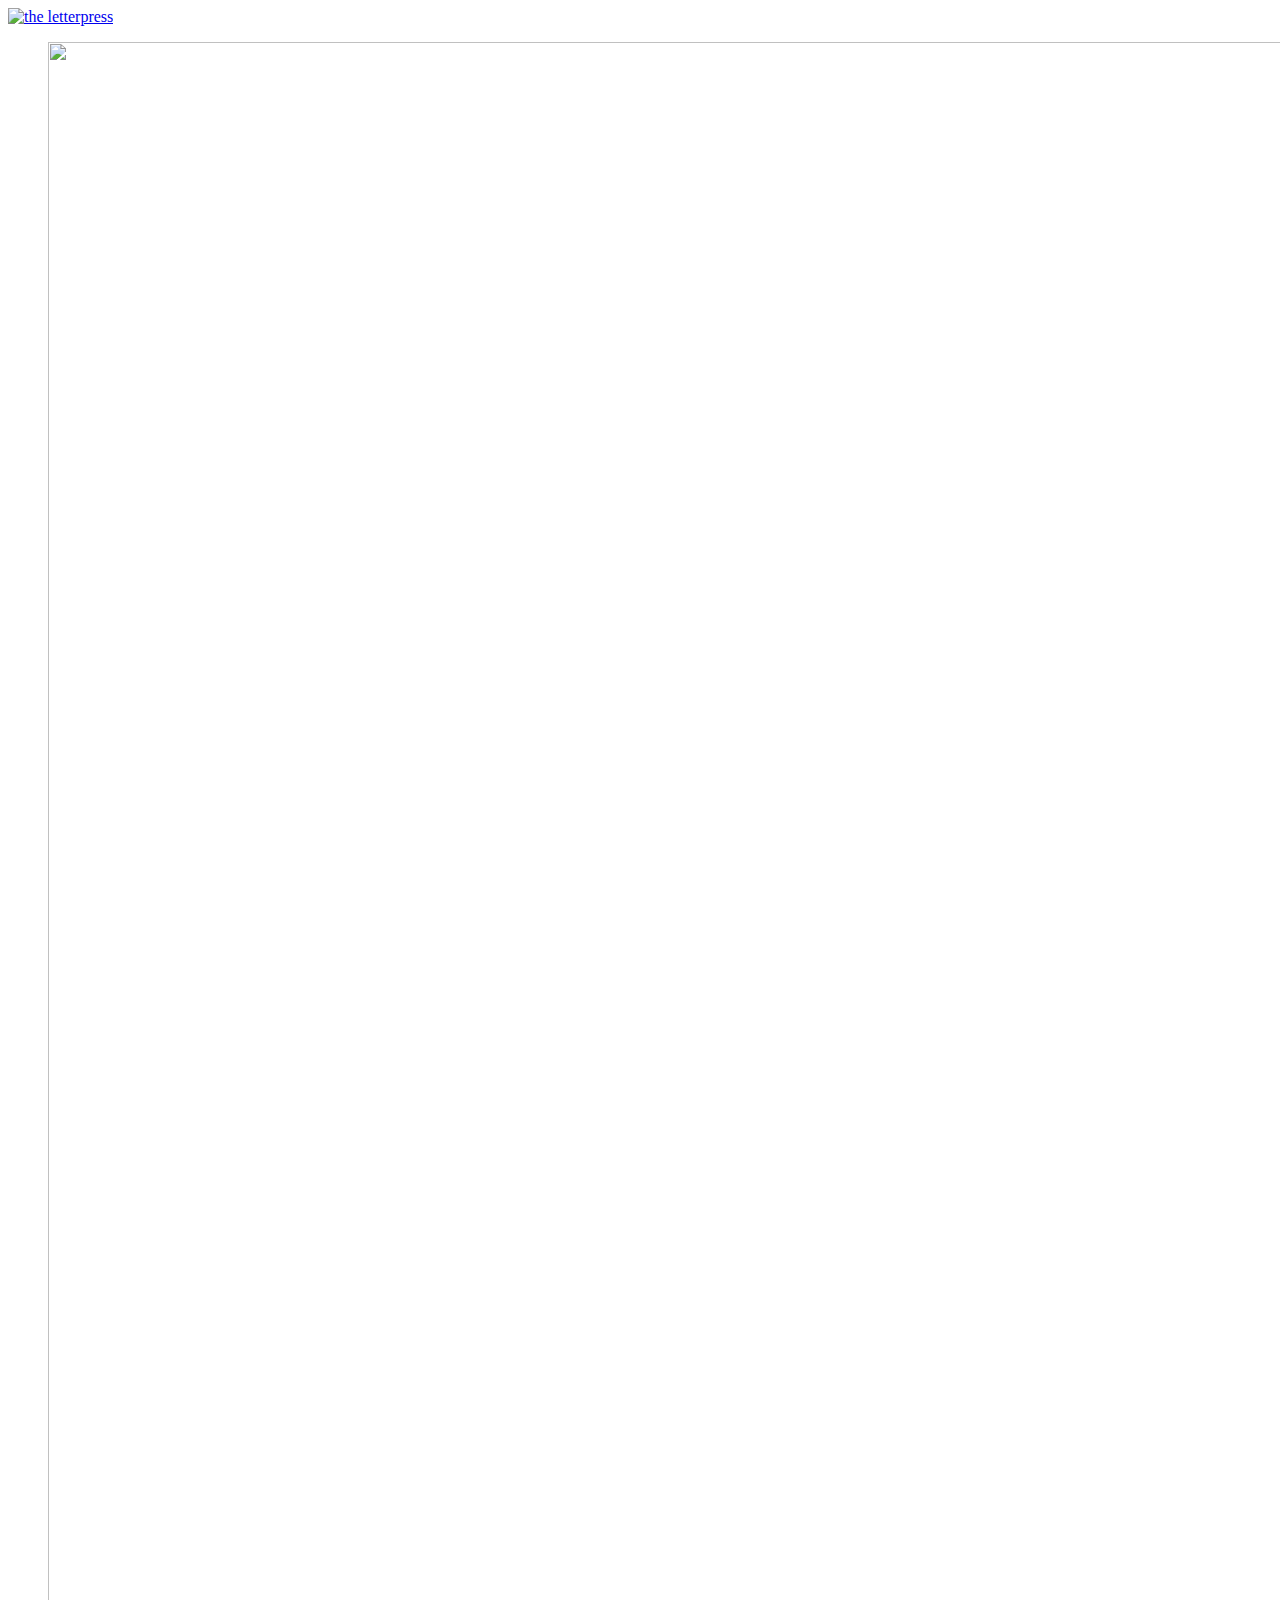
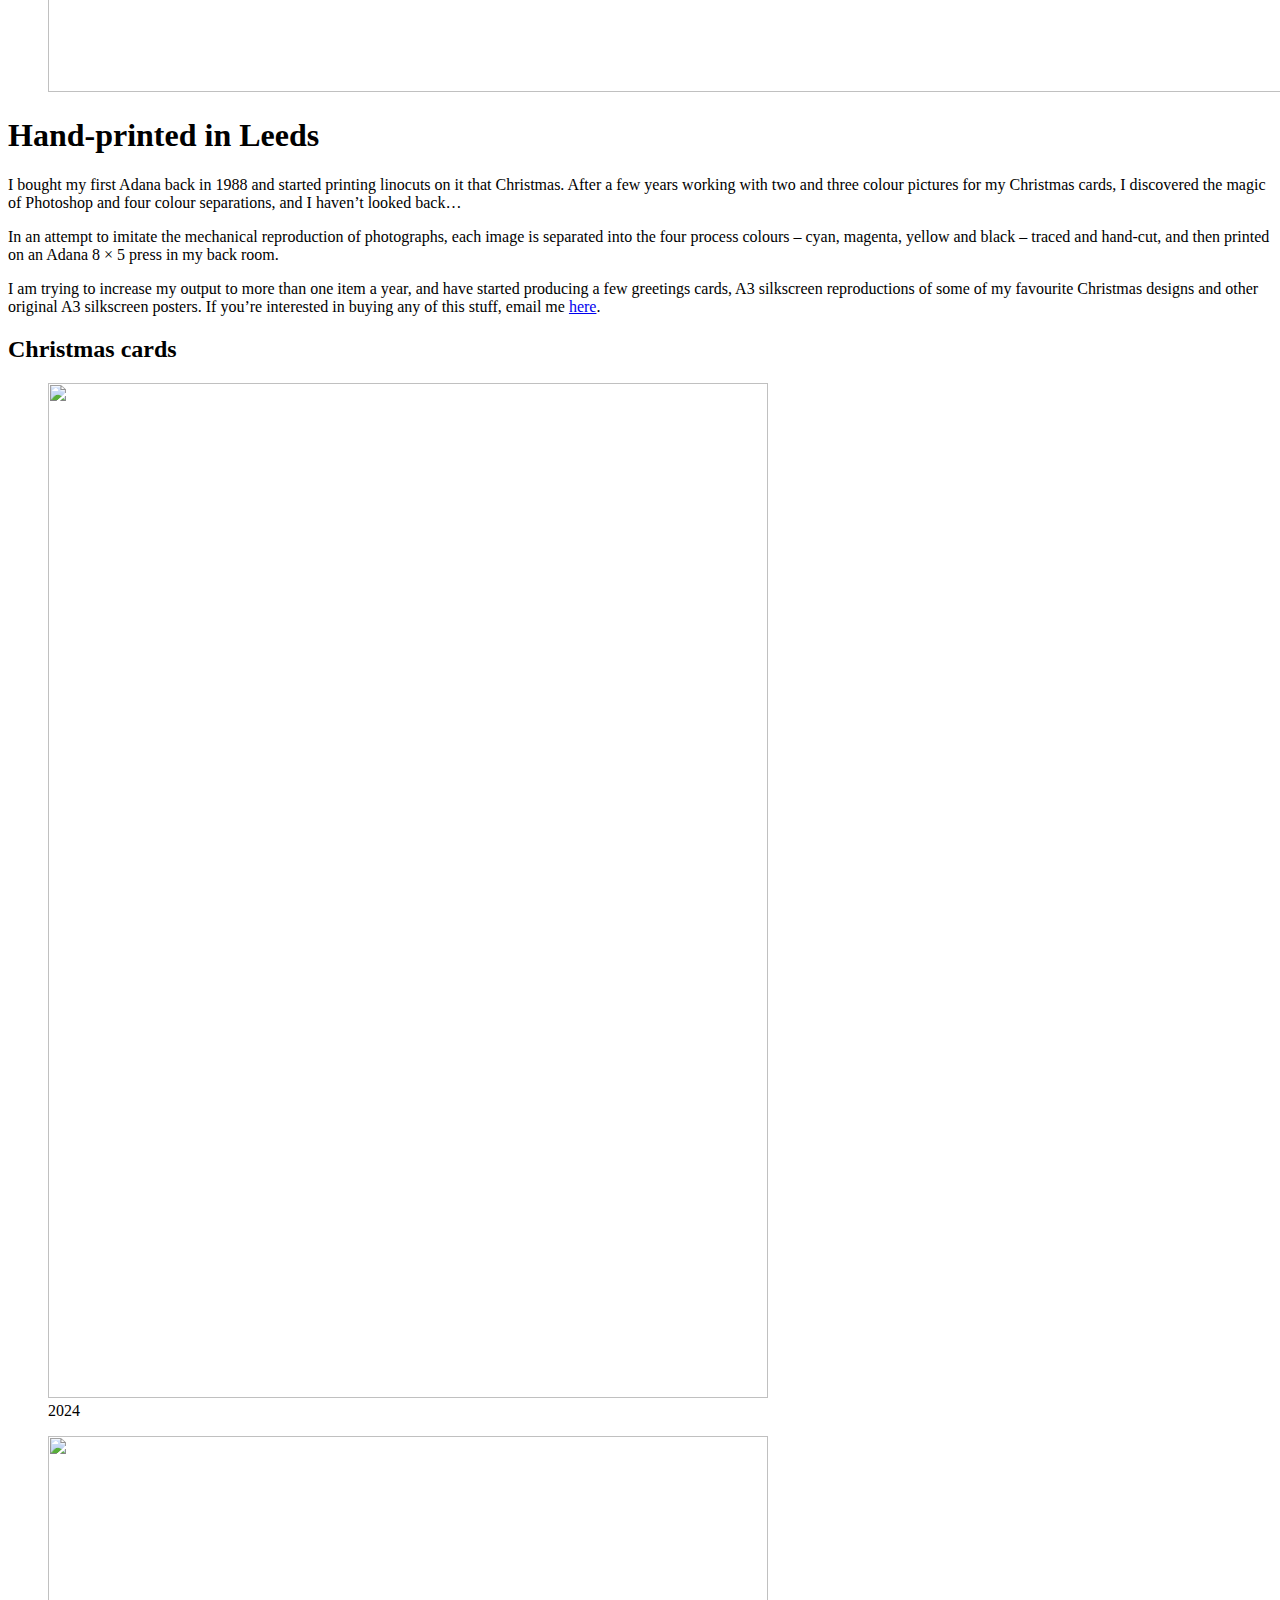
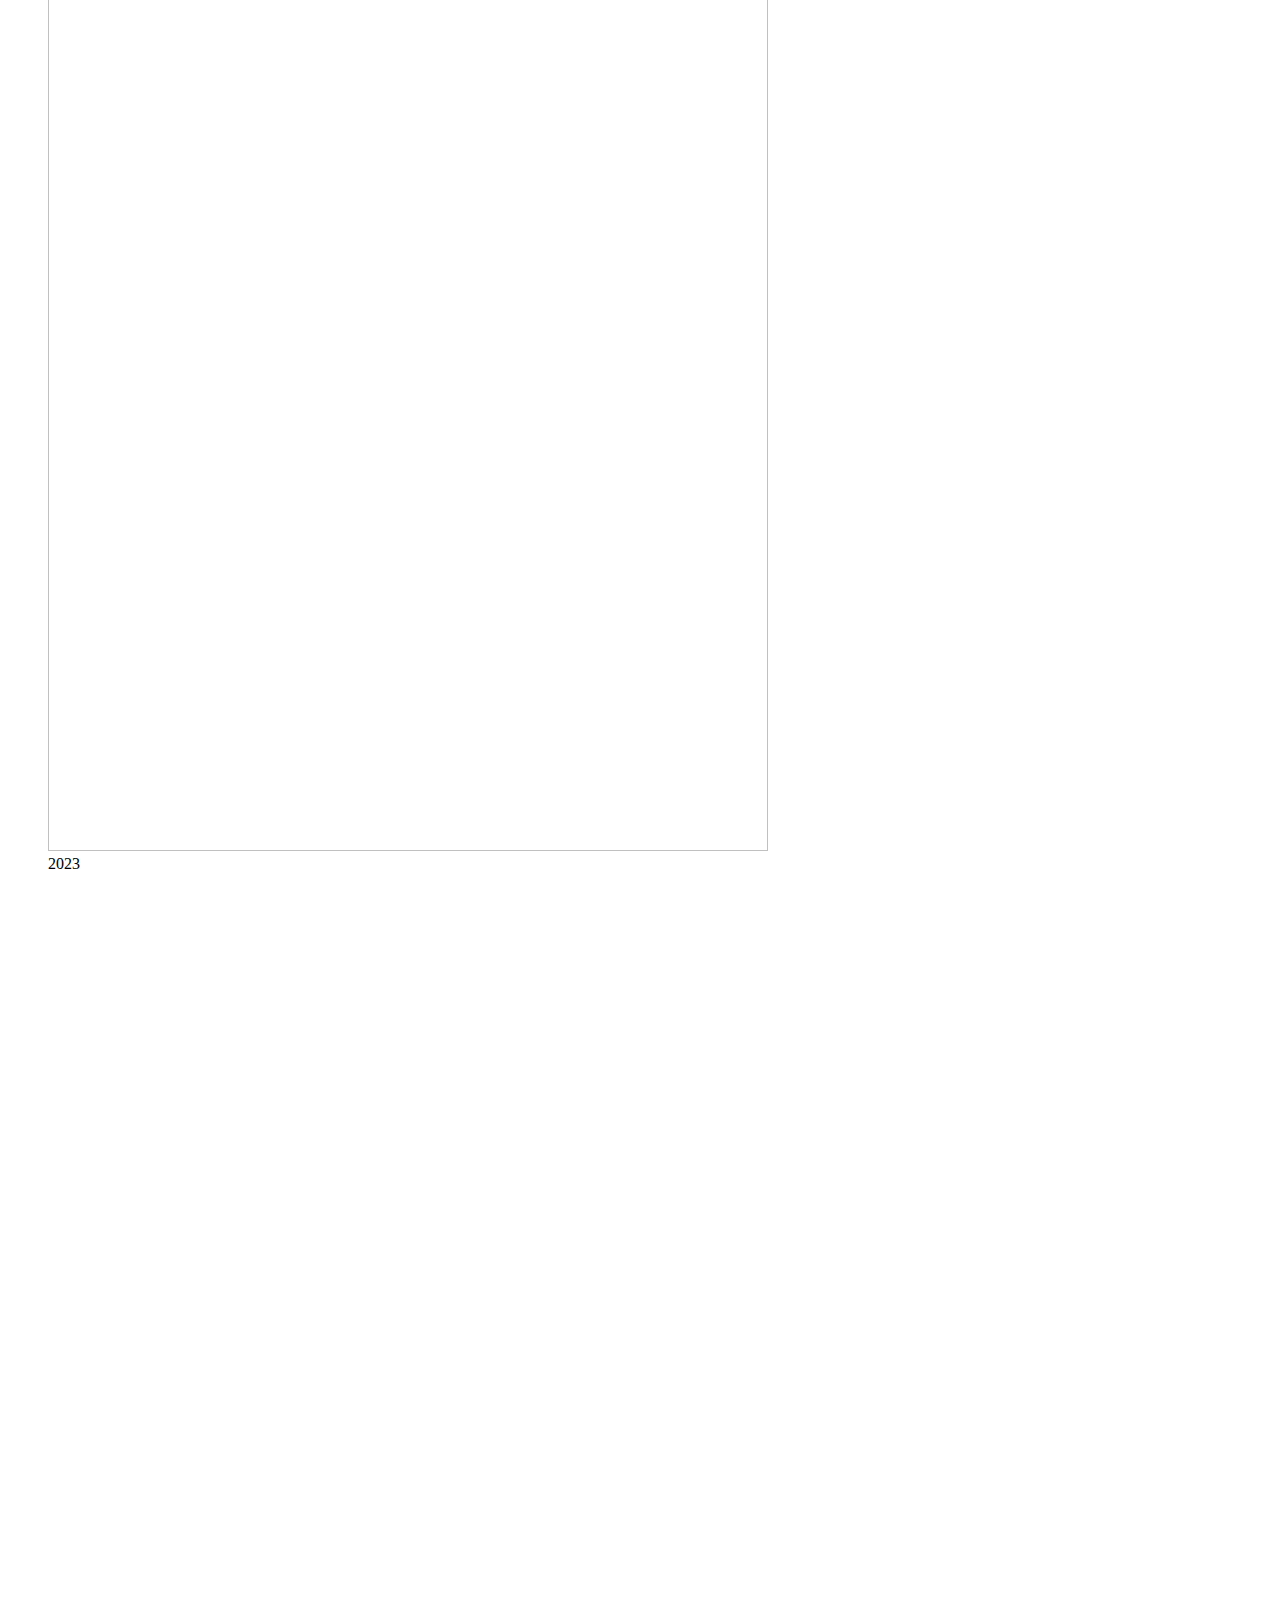
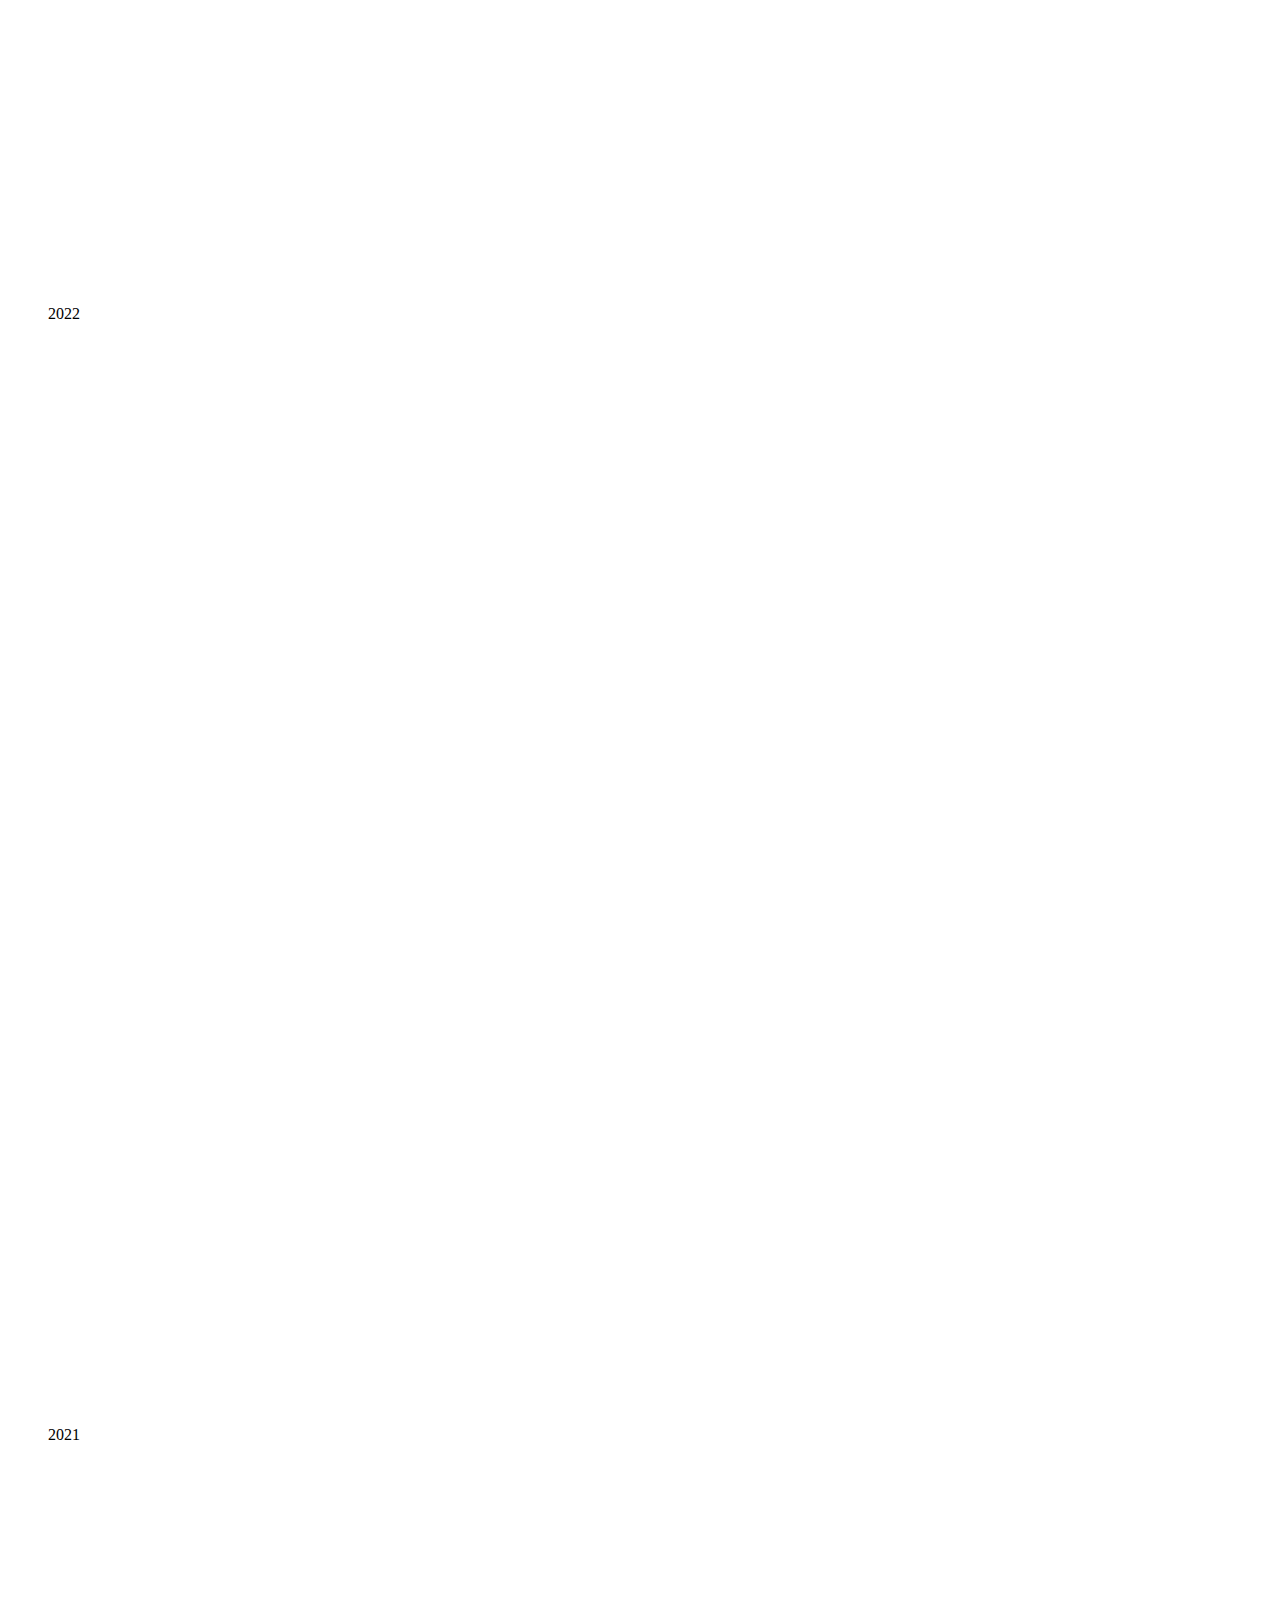
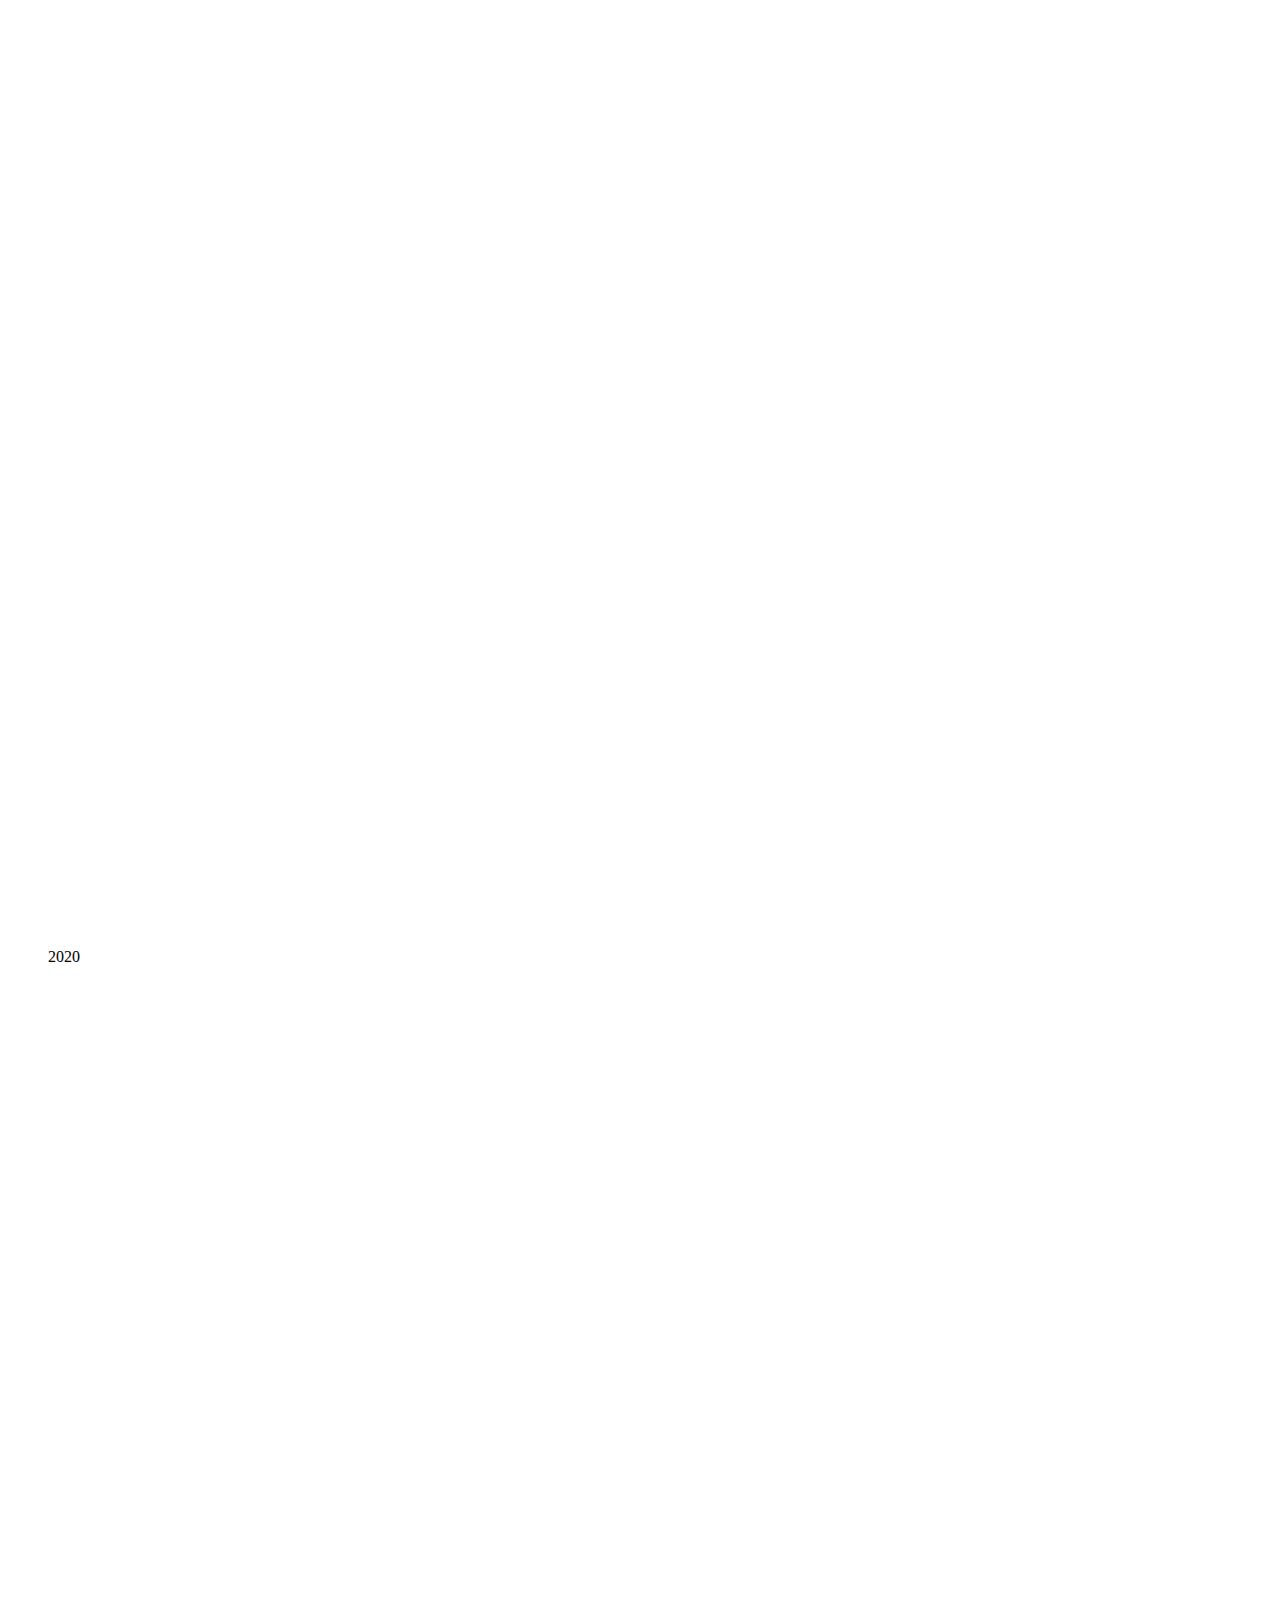
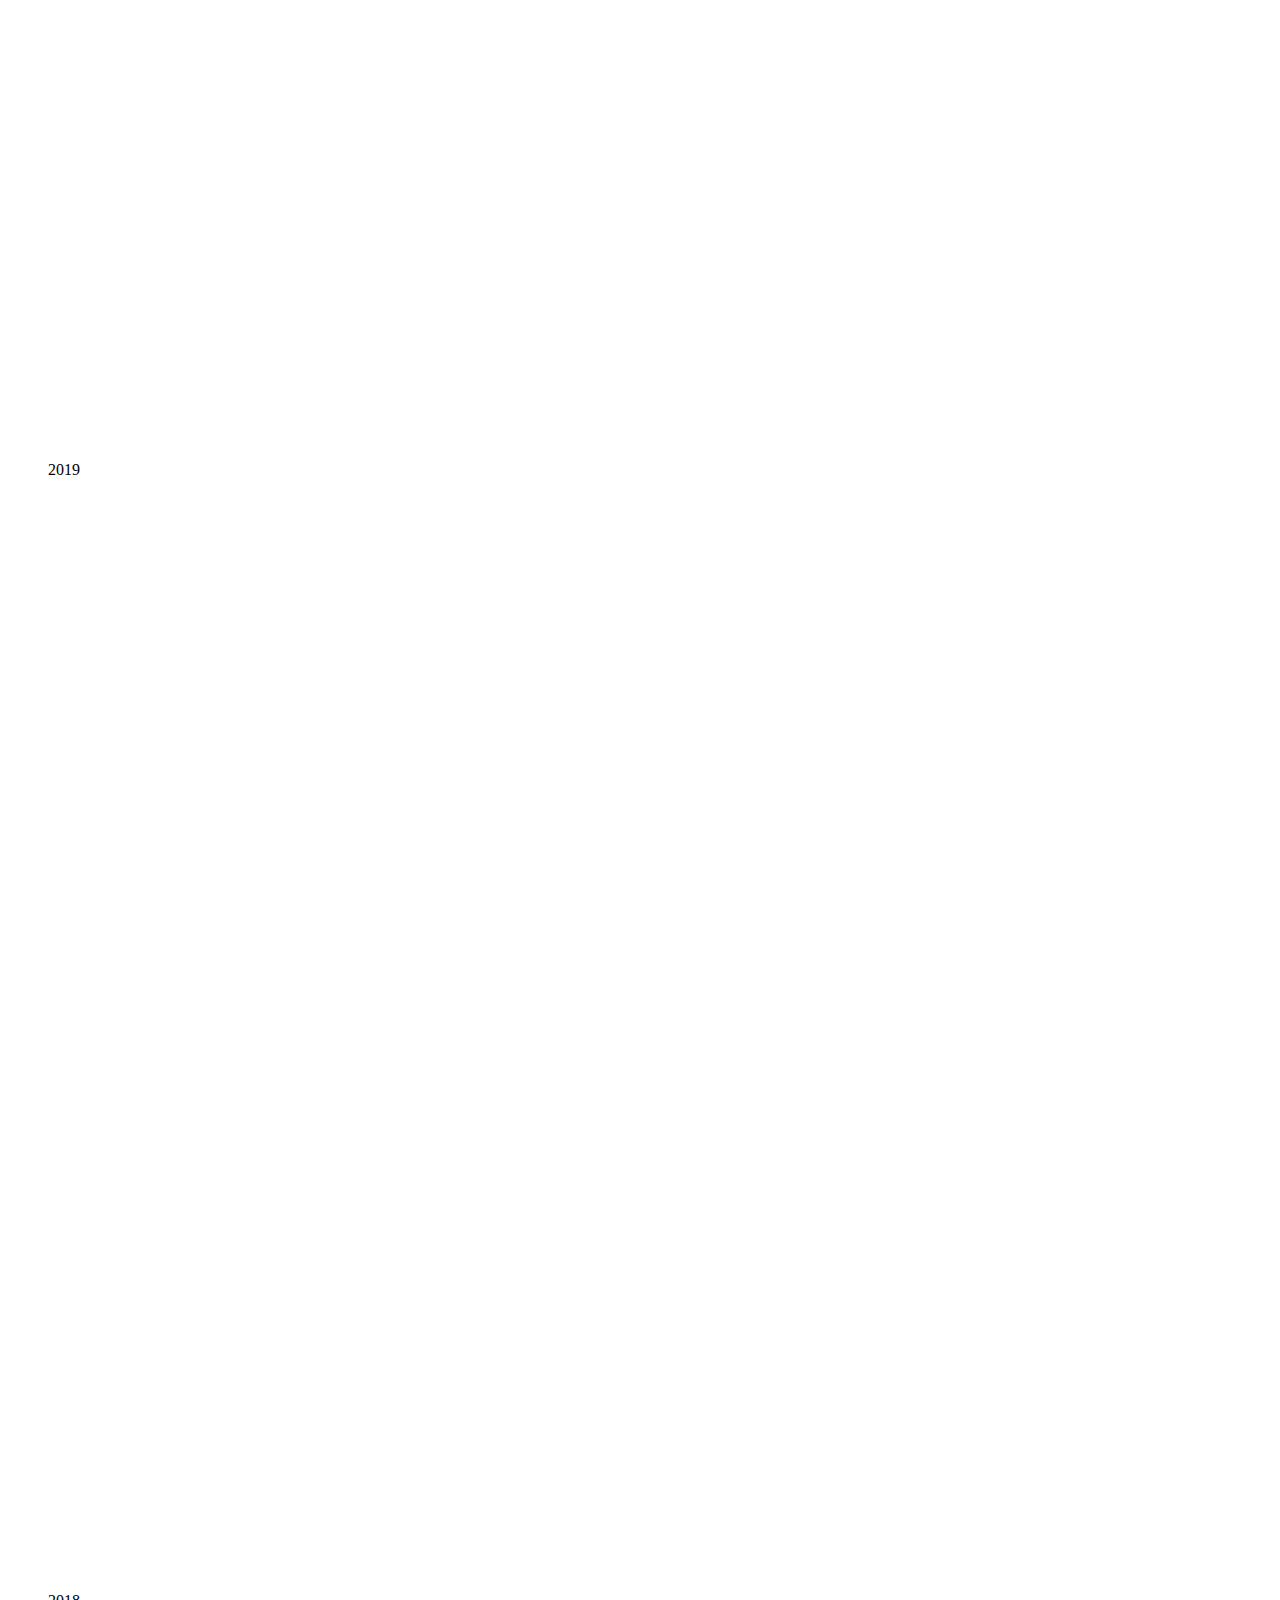
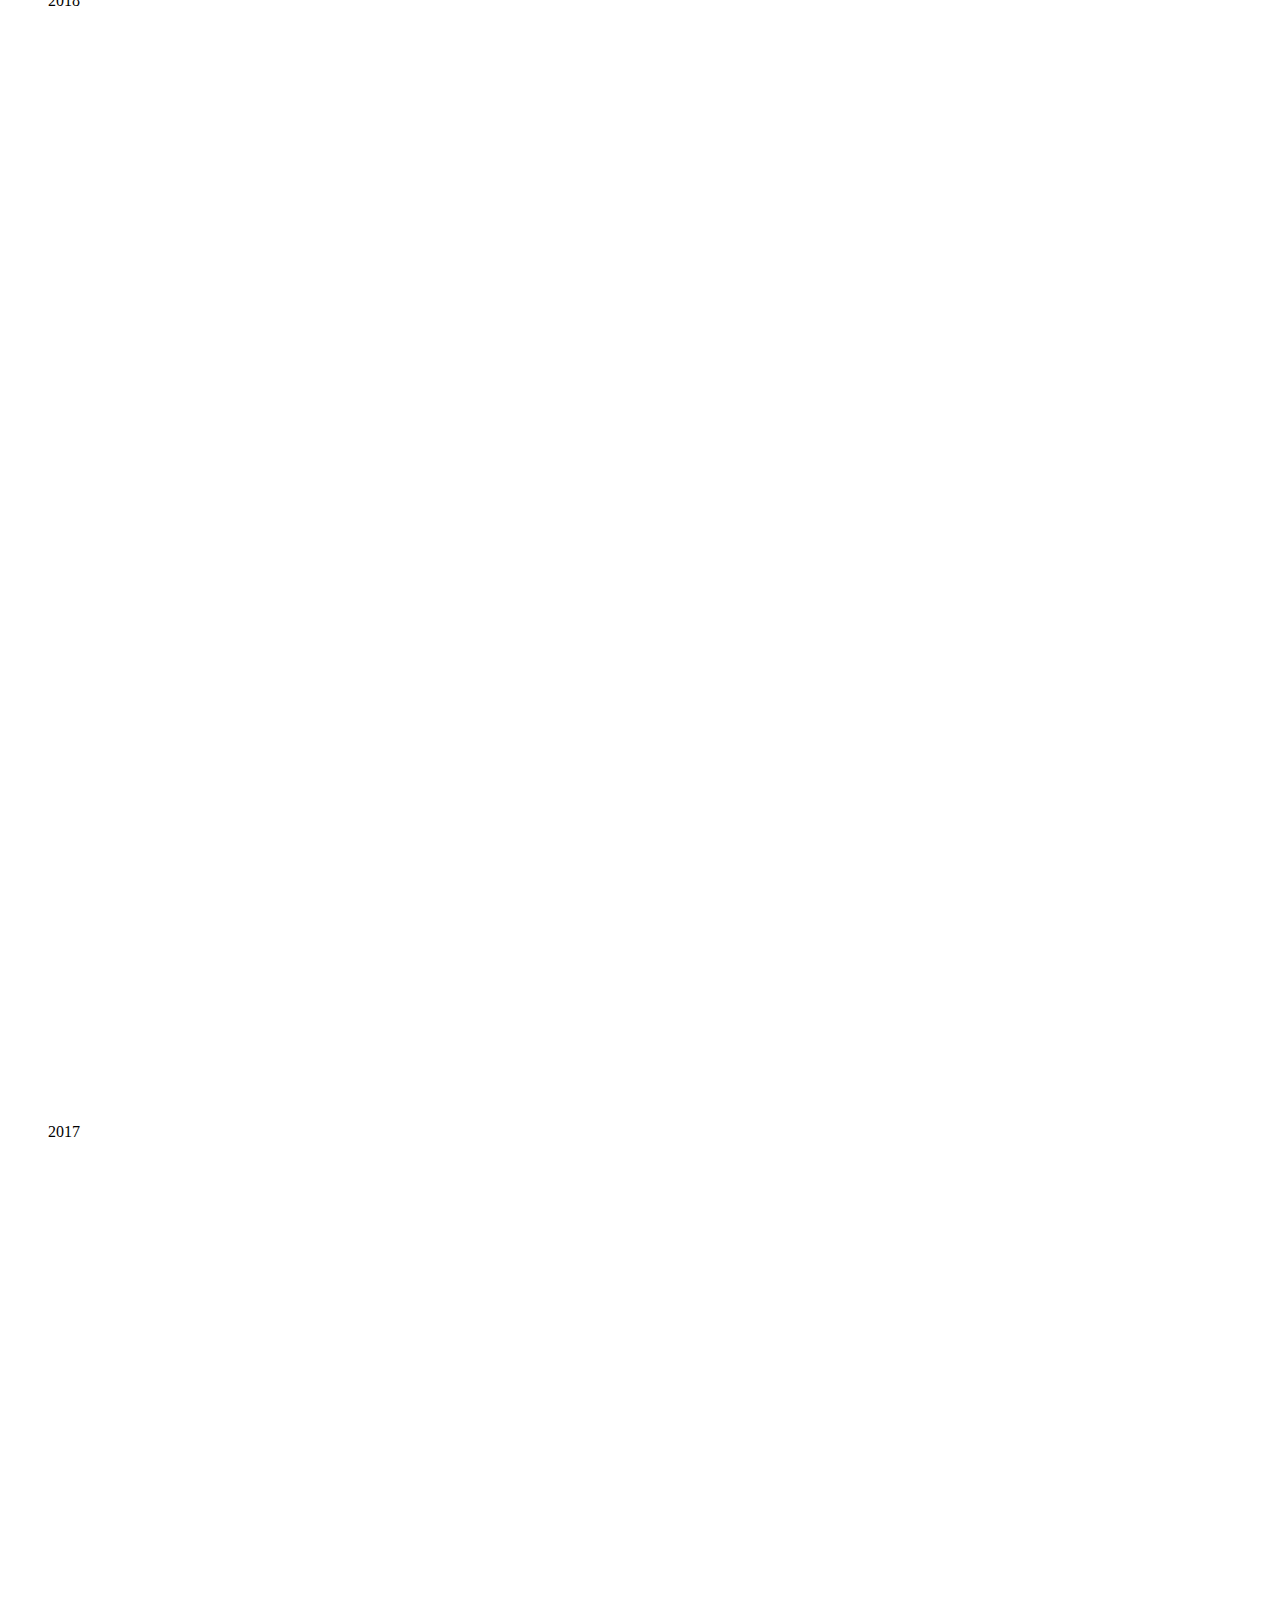
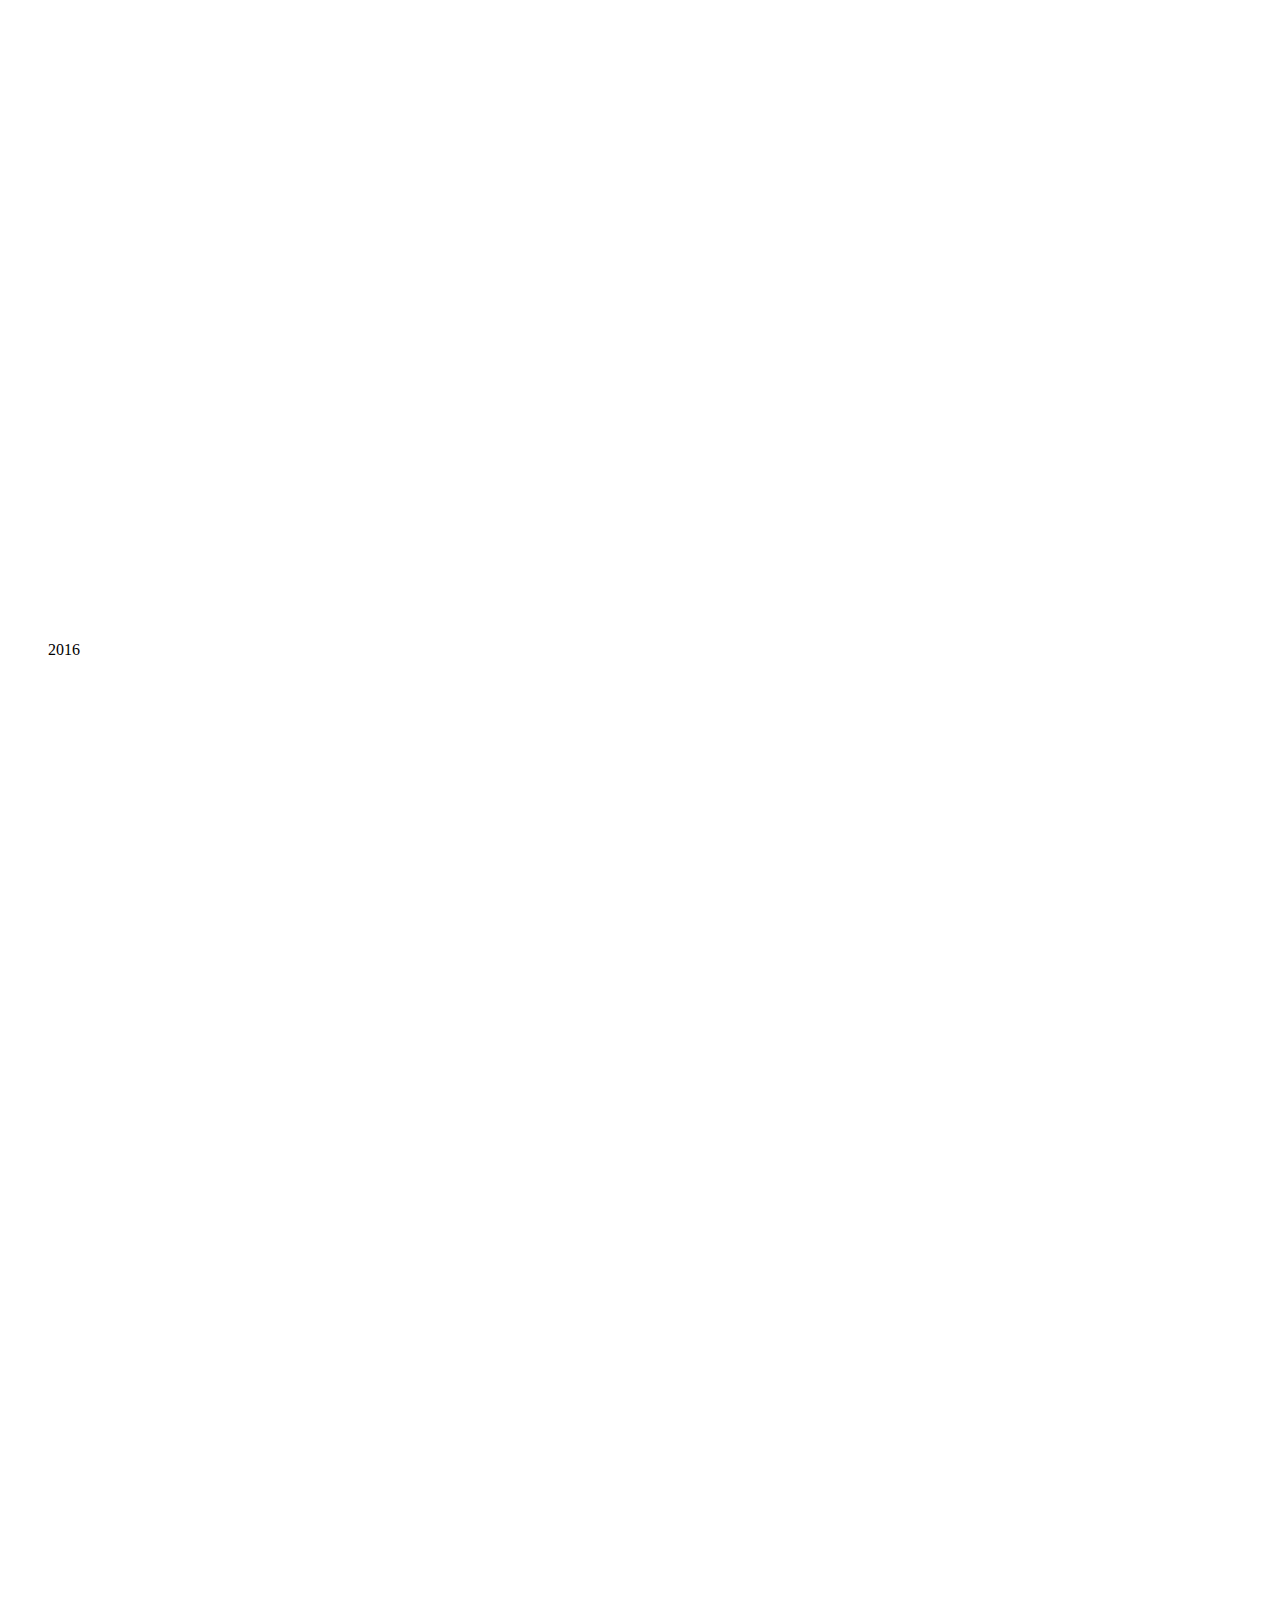
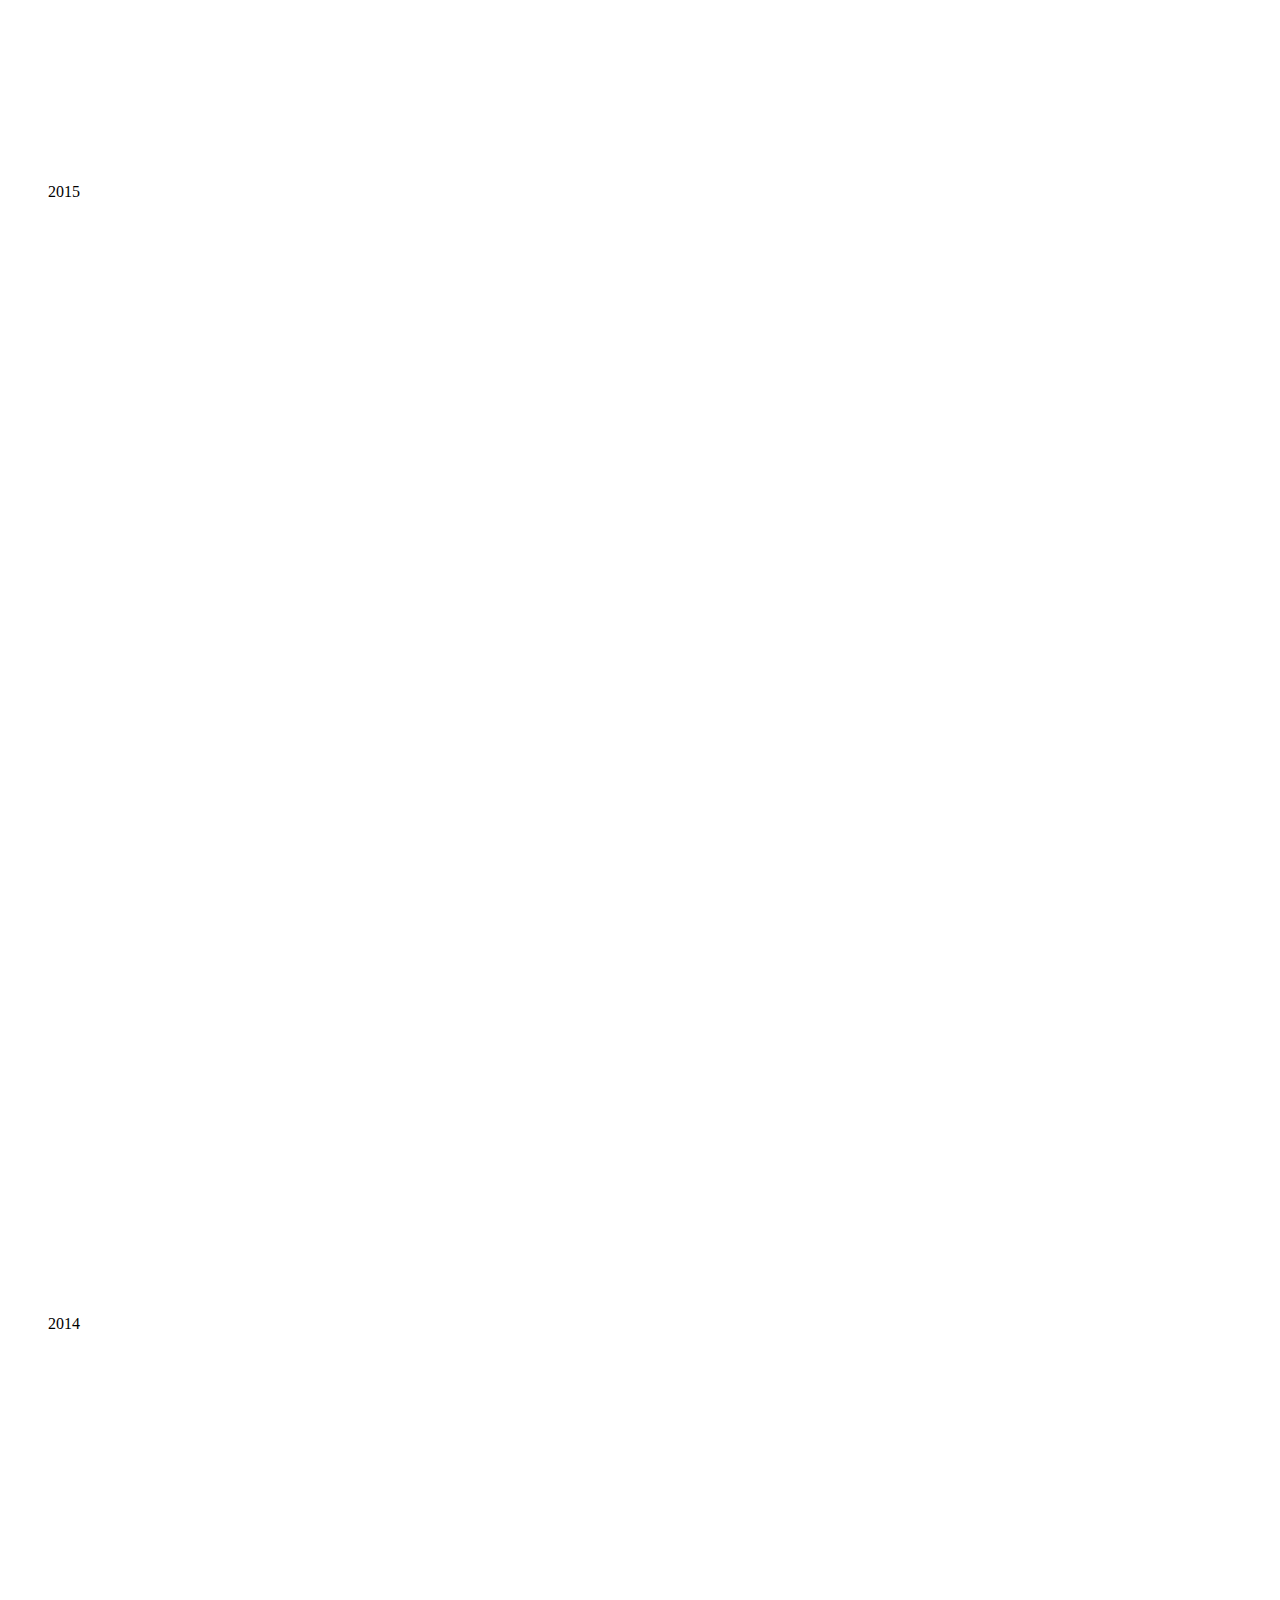
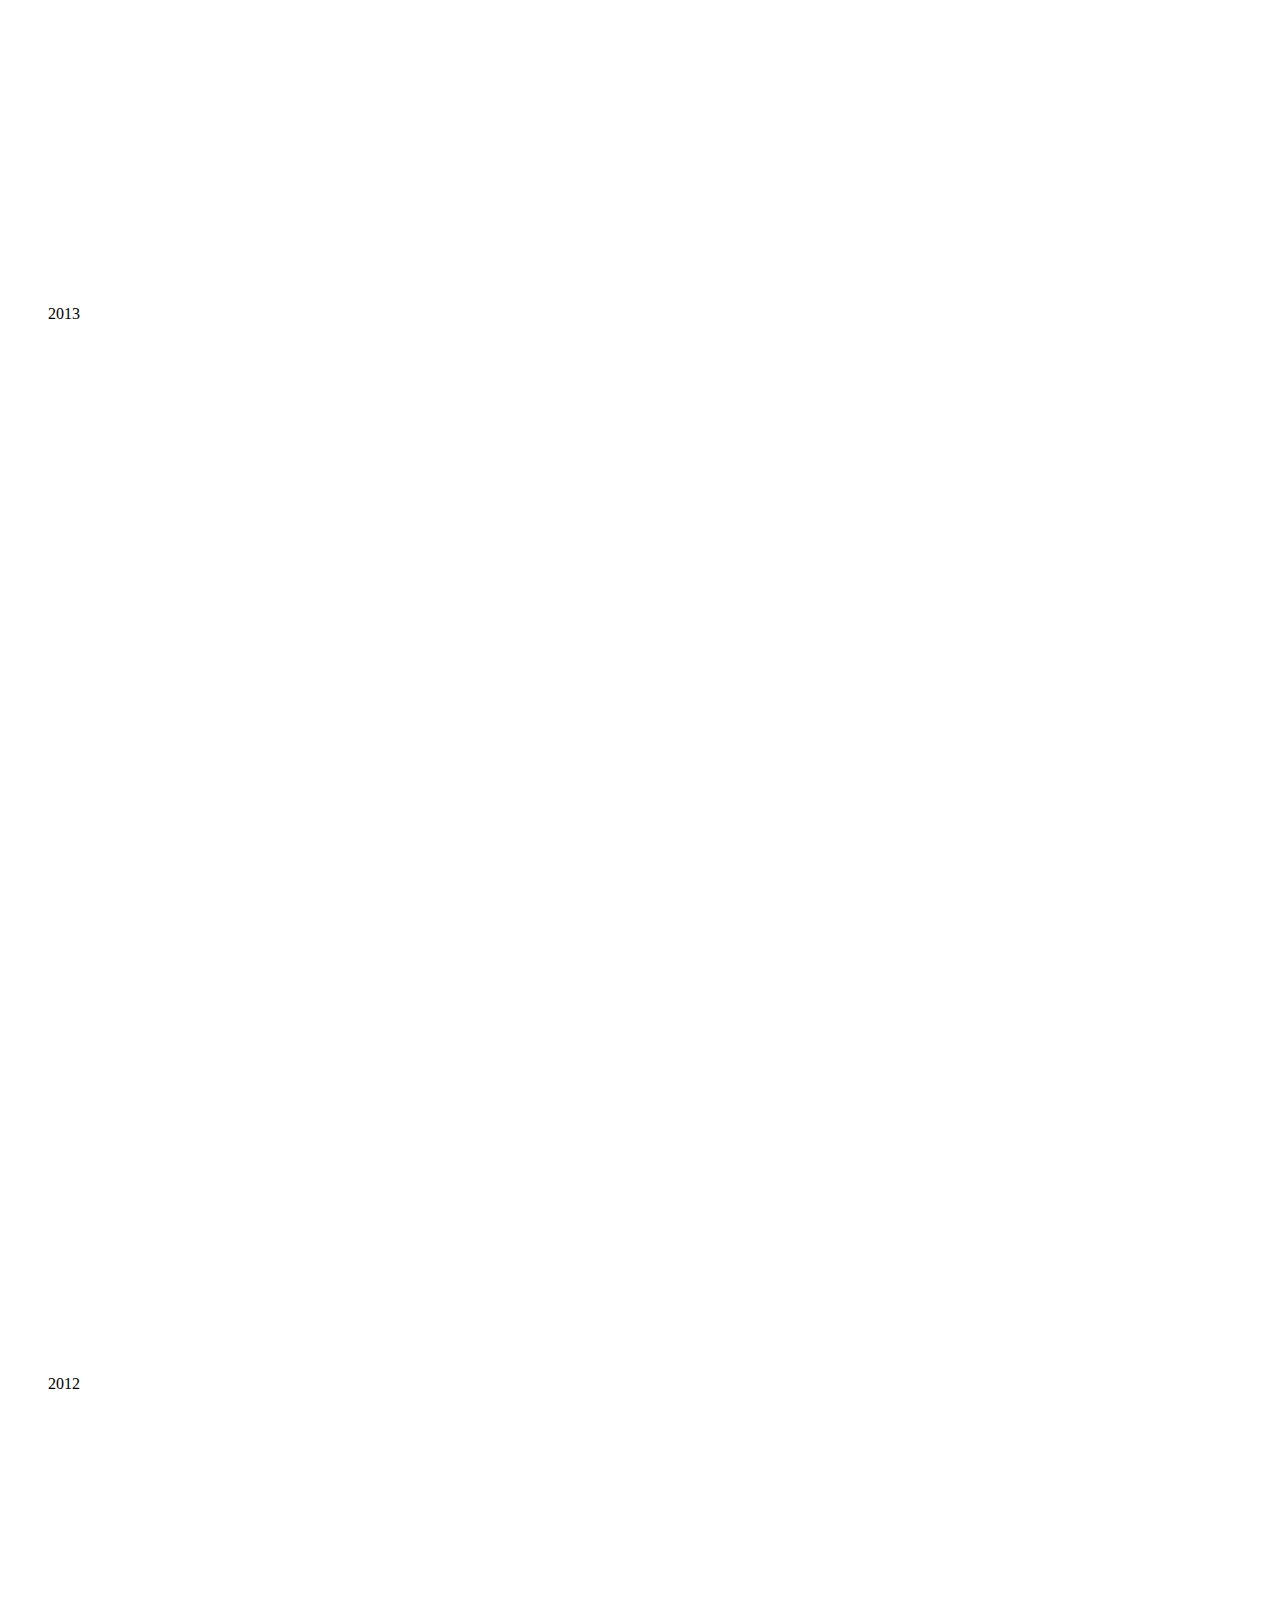
==== commit 34e63ae1: "Updated from Publii" ====
--- a/index.html
+++ b/index.html
@@ -2,7 +2,7 @@
 		                 .pswp--svg .pswp__button--arrow--left:before,
 		                 .pswp--svg .pswp__button--arrow--right:before {
 			                background-image: url(http://www.theletterpress.co.uk/assets/svg/gallery-icons-light.svg);
-		                 }</style></head><body><div class="site-container"><header class="top" id="js-header"><a class="logo" href="http://www.theletterpress.co.uk/"><img src="http://www.theletterpress.co.uk/media/website/the-letterpress-logo-white.png" alt="the letterpress" width="568" height="520"></a></header><main><article class="post"><div class="hero"><figure class="hero__image hero__image--overlay"><img src="http://www.theletterpress.co.uk/media/posts/2/adana.jpg" srcset="http://www.theletterpress.co.uk/media/posts/2/responsive/adana-xs.jpg 300w, http://www.theletterpress.co.uk/media/posts/2/responsive/adana-sm.jpg 480w, http://www.theletterpress.co.uk/media/posts/2/responsive/adana-md.jpg 768w, http://www.theletterpress.co.uk/media/posts/2/responsive/adana-lg.jpg 1024w, http://www.theletterpress.co.uk/media/posts/2/responsive/adana-xl.jpg 1360w, http://www.theletterpress.co.uk/media/posts/2/responsive/adana-2xl.jpg 1600w" sizes="(max-width: 1600px) 100vw, 1600px" loading="eager" height="1650" width="2200" alt=""></figure><header class="hero__content"><div class="wrapper"><h1>Hand-printed in Leeds</h1></div></header></div><div class="wrapper post__entry"><section id="content1-4" class="mbr-section article content1 cid-raTSlazTCW"><div class="container"><div class="media-container-row"><div class="mbr-text col-12 col-md-8 mbr-fonts-style display-7"><p>I bought my first Adana way back in 1988 and started printing linocuts on it that Christmas. After a few years working with two and three colour pictures for my Christmas cards, I discovered the magic of Photoshop and four colour separations, and I haven’t looked back…</p><p>In an attempt to imitate the mechanical reproduction of photographs, each image is separated into the four process colours – cyan, magenta, yellow and black – traced and hand-cut, and then printed on an Adana 8 × 5 press in my back room.</p><p class="align-left">I am trying to increase my output to more than one item a year, and have started producing a few greetings cards, A3 silkscreen reproductions of some of my favourite Christmas designs and other original A3 silkscreen posters. If you’re interested in buying any of this stuff, email me <a href="mailto:ben@theletterpress.co.uk">here</a>.</p><h2 class="align-left">Christmas cards</h2><div class="gallery-wrapper"><div class="gallery" data-is-empty="false" data-translation="Add images" data-columns="3"><figure class="gallery__item"><a href="http://www.theletterpress.co.uk/media/posts/2/gallery/2023-cubes.jpg" data-size="2480x3496"><img loading="lazy" src="http://www.theletterpress.co.uk/media/posts/2/gallery/2023-cubes-thumbnail.jpg" alt="" width="720" height="1015"></a><figcaption>2023</figcaption></figure><figure class="gallery__item"><a href="http://www.theletterpress.co.uk/media/posts/2/gallery/2022-tiger.jpg" data-size="2479x3484"><img loading="lazy" src="http://www.theletterpress.co.uk/media/posts/2/gallery/2022-tiger-thumbnail.jpg" alt="" width="720" height="1012"></a><figcaption>2022</figcaption></figure><figure class="gallery__item"><a href="http://www.theletterpress.co.uk/media/posts/2/gallery/2021-giraffe.jpg" data-size="1240x1748"><img loading="lazy" src="http://www.theletterpress.co.uk/media/posts/2/gallery/2021-giraffe-thumbnail.jpg" alt="" width="768" height="1083"></a><figcaption>2021</figcaption></figure><figure class="gallery__item"><a href="http://www.theletterpress.co.uk/media/posts/2/gallery/2020-four-stroke.jpg" data-size="1239x1748"><img loading="lazy" src="http://www.theletterpress.co.uk/media/posts/2/gallery/2020-four-stroke-thumbnail.jpg" alt="" width="768" height="1084"></a><figcaption>2020</figcaption></figure><figure class="gallery__item"><a href="http://www.theletterpress.co.uk/media/posts/2/gallery/2019-queen-mary.jpg" data-size="1241x1737"><img loading="lazy" src="http://www.theletterpress.co.uk/media/posts/2/gallery/2019-queen-mary-thumbnail.jpg" alt="" width="768" height="1075"></a><figcaption>2019</figcaption></figure><figure class="gallery__item"><a href="http://www.theletterpress.co.uk/media/posts/2/gallery/2018-Pigeon.jpg" data-size="1232x1753"><img loading="lazy" src="http://www.theletterpress.co.uk/media/posts/2/gallery/2018-Pigeon-thumbnail.jpg" alt="" width="768" height="1093"></a><figcaption>2018</figcaption></figure><figure class="gallery__item"><a href="http://www.theletterpress.co.uk/media/posts/2/gallery/2017-Matches.jpg" data-size="1231x1752"><img loading="lazy" src="http://www.theletterpress.co.uk/media/posts/2/gallery/2017-Matches-thumbnail.jpg" alt="" width="768" height="1093"></a><figcaption>2017</figcaption></figure><figure class="gallery__item"><a href="http://www.theletterpress.co.uk/media/posts/2/gallery/2016-Pineapple.jpg" data-size="1241x1745"><img loading="lazy" src="http://www.theletterpress.co.uk/media/posts/2/gallery/2016-Pineapple-thumbnail.jpg" alt="" width="768" height="1080"></a><figcaption>2016</figcaption></figure><figure class="gallery__item"><a href="http://www.theletterpress.co.uk/media/posts/2/gallery/2015-Donkey.jpg" data-size="1214x1745"><img loading="lazy" src="http://www.theletterpress.co.uk/media/posts/2/gallery/2015-Donkey-thumbnail.jpg" alt="" width="768" height="1104"></a><figcaption>2015</figcaption></figure><figure class="gallery__item"><a href="http://www.theletterpress.co.uk/media/posts/2/gallery/2014-Lighthouse.jpg" data-size="1229x1750"><img loading="lazy" src="http://www.theletterpress.co.uk/media/posts/2/gallery/2014-Lighthouse-thumbnail.jpg" alt="" width="768" height="1094"></a><figcaption>2014</figcaption></figure><figure class="gallery__item"><a href="http://www.theletterpress.co.uk/media/posts/2/gallery/2013-Spitfire.jpg" data-size="1725x1239"><img loading="lazy" src="http://www.theletterpress.co.uk/media/posts/2/gallery/2013-Spitfire-thumbnail.jpg" alt="" width="768" height="552"></a><figcaption>2013</figcaption></figure><figure class="gallery__item"><a href="http://www.theletterpress.co.uk/media/posts/2/gallery/2012-Chrysanthemum.jpg" data-size="1225x1756"><img loading="lazy" src="http://www.theletterpress.co.uk/media/posts/2/gallery/2012-Chrysanthemum-thumbnail.jpg" alt="" width="720" height="1032"></a><figcaption>2012</figcaption></figure><figure class="gallery__item"><a href="http://www.theletterpress.co.uk/media/posts/2/gallery/2011-Toadstool.jpg" data-size="1226x1739"><img loading="lazy" src="http://www.theletterpress.co.uk/media/posts/2/gallery/2011-Toadstool-thumbnail.jpg" alt="" width="720" height="1021"></a><figcaption>2011</figcaption></figure><figure class="gallery__item"><a href="http://www.theletterpress.co.uk/media/posts/2/gallery/2010-Spaceman.jpg" data-size="1228x1755"><img loading="lazy" src="http://www.theletterpress.co.uk/media/posts/2/gallery/2010-Spaceman-thumbnail.jpg" alt="" width="720" height="1029"></a><figcaption>2010</figcaption></figure><figure class="gallery__item"><a href="http://www.theletterpress.co.uk/media/posts/2/gallery/2009-Queenie.jpg" data-size="1224x1747"><img loading="lazy" src="http://www.theletterpress.co.uk/media/posts/2/gallery/2009-Queenie-thumbnail.jpg" alt="" width="720" height="1028"></a><figcaption>2009</figcaption></figure><figure class="gallery__item"><a href="http://www.theletterpress.co.uk/media/posts/2/gallery/2008-Accordion.jpg" data-size="1721x1227"><img loading="lazy" src="http://www.theletterpress.co.uk/media/posts/2/gallery/2008-Accordion-thumbnail.jpg" alt="" width="720" height="513"></a><figcaption>2008</figcaption></figure><figure class="gallery__item"><a href="http://www.theletterpress.co.uk/media/posts/2/gallery/2007-Mountain.jpg" data-size="1753x1239"><img loading="lazy" src="http://www.theletterpress.co.uk/media/posts/2/gallery/2007-Mountain-thumbnail.jpg" alt="" width="720" height="509"></a><figcaption>2007</figcaption></figure><figure class="gallery__item"><a href="http://www.theletterpress.co.uk/media/posts/2/gallery/2006-wasp.jpg" data-size="1681x1193"><img loading="lazy" src="http://www.theletterpress.co.uk/media/posts/2/gallery/2006-wasp-thumbnail.jpg" alt="" width="720" height="511"></a><figcaption>2006</figcaption></figure><figure class="gallery__item"><a href="http://www.theletterpress.co.uk/media/posts/2/gallery/2005-Ladybirds.jpg" data-size="1247x1744"><img loading="lazy" src="http://www.theletterpress.co.uk/media/posts/2/gallery/2005-Ladybirds-thumbnail.jpg" alt="" width="720" height="1007"></a><figcaption>2005</figcaption></figure><figure class="gallery__item"><a href="http://www.theletterpress.co.uk/media/posts/2/gallery/2004-Amplifier.jpg" data-size="1275x1304"><img loading="lazy" src="http://www.theletterpress.co.uk/media/posts/2/gallery/2004-Amplifier-thumbnail.jpg" alt="" width="720" height="736"></a><figcaption>2004</figcaption></figure><figure class="gallery__item"><a href="http://www.theletterpress.co.uk/media/posts/2/gallery/2003-Lady-preparing-food.jpg" data-size="1151x1667"><img loading="lazy" src="http://www.theletterpress.co.uk/media/posts/2/gallery/2003-Lady-preparing-food-thumbnail.jpg" alt="" width="720" height="1043"></a><figcaption>2003</figcaption></figure><figure class="gallery__item"><a href="http://www.theletterpress.co.uk/media/posts/2/gallery/2002-Mary.jpg" data-size="1217x1626"><img loading="lazy" src="http://www.theletterpress.co.uk/media/posts/2/gallery/2002-Mary-thumbnail.jpg" alt="" width="720" height="962"></a><figcaption>2002</figcaption></figure><figure class="gallery__item"><a href="http://www.theletterpress.co.uk/media/posts/2/gallery/2001-Mini.jpg" data-size="1707x1214"><img loading="lazy" src="http://www.theletterpress.co.uk/media/posts/2/gallery/2001-Mini-thumbnail.jpg" alt="" width="720" height="512"></a><figcaption>2001</figcaption></figure><figure class="gallery__item"><a href="http://www.theletterpress.co.uk/media/posts/2/gallery/2000-Goldfinch.jpg" data-size="1181x1744"><img loading="lazy" src="http://www.theletterpress.co.uk/media/posts/2/gallery/2000-Goldfinch-thumbnail.jpg" alt="" width="720" height="1063"></a><figcaption>2000</figcaption></figure><figure class="gallery__item"><a href="http://www.theletterpress.co.uk/media/posts/2/gallery/1999-Train.jpg" data-size="1756x1208"><img loading="lazy" src="http://www.theletterpress.co.uk/media/posts/2/gallery/1999-Train-thumbnail.jpg" alt="" width="720" height="495"></a><figcaption>1999</figcaption></figure><figure class="gallery__item"><a href="http://www.theletterpress.co.uk/media/posts/2/gallery/1998-Cow.jpg" data-size="1760x1224"><img loading="lazy" src="http://www.theletterpress.co.uk/media/posts/2/gallery/1998-Cow-thumbnail.jpg" alt="" width="720" height="501"></a><figcaption>1998</figcaption></figure><figure class="gallery__item"><a href="http://www.theletterpress.co.uk/media/posts/2/gallery/1997-Butterflies.jpg" data-size="1718x1172"><img loading="lazy" src="http://www.theletterpress.co.uk/media/posts/2/gallery/1997-Butterflies-thumbnail.jpg" alt="" width="720" height="491"></a><figcaption>1997</figcaption></figure><figure class="gallery__item"><a href="http://www.theletterpress.co.uk/media/posts/2/gallery/1996-Perch.jpg" data-size="1725x1197"><img loading="lazy" src="http://www.theletterpress.co.uk/media/posts/2/gallery/1996-Perch-thumbnail.jpg" alt="" width="720" height="500"></a><figcaption>1996</figcaption></figure><figure class="gallery__item"><a href="http://www.theletterpress.co.uk/media/posts/2/gallery/1995-trout.jpg" data-size="1998x1185"><img loading="lazy" src="http://www.theletterpress.co.uk/media/posts/2/gallery/1995-trout-thumbnail.jpg" alt="" width="720" height="427"></a><figcaption>1995</figcaption></figure></div></div><h2>Silkscreen posters</h2><div class="gallery-wrapper"><div class="gallery" data-is-empty="false" data-translation="Add images" data-columns="3"><figure class="gallery__item"><a href="http://www.theletterpress.co.uk/media/posts/2/gallery/chrysanthemum.jpg" data-size="1772x2491"><img loading="lazy" src="http://www.theletterpress.co.uk/media/posts/2/gallery/chrysanthemum-thumbnail.jpg" alt="" width="720" height="1012"></a></figure><figure class="gallery__item"><a href="http://www.theletterpress.co.uk/media/posts/2/gallery/donkey.jpg" data-size="1772x2491"><img loading="lazy" src="http://www.theletterpress.co.uk/media/posts/2/gallery/donkey-thumbnail.jpg" alt="" width="720" height="1012"></a></figure><figure class="gallery__item"><a href="http://www.theletterpress.co.uk/media/posts/2/gallery/floppy.jpg" data-size="1772x2491"><img loading="lazy" src="http://www.theletterpress.co.uk/media/posts/2/gallery/floppy-thumbnail.jpg" alt="" width="720" height="1012"></a></figure><figure class="gallery__item"><a href="http://www.theletterpress.co.uk/media/posts/2/gallery/hammers-poster.jpg" data-size="1748x2448"><img loading="lazy" src="http://www.theletterpress.co.uk/media/posts/2/gallery/hammers-poster-thumbnail.jpg" alt="" width="720" height="1008"></a></figure><figure class="gallery__item"><a href="http://www.theletterpress.co.uk/media/posts/2/gallery/lady.jpg" data-size="1772x2491"><img loading="lazy" src="http://www.theletterpress.co.uk/media/posts/2/gallery/lady-thumbnail.jpg" alt="" width="720" height="1012"></a></figure><figure class="gallery__item"><a href="http://www.theletterpress.co.uk/media/posts/2/gallery/matches-poster.jpg" data-size="1748x2457"><img loading="lazy" src="http://www.theletterpress.co.uk/media/posts/2/gallery/matches-poster-thumbnail.jpg" alt="" width="720" height="1012"></a></figure><figure class="gallery__item"><a href="http://www.theletterpress.co.uk/media/posts/2/gallery/pigeon-poster.jpg" data-size="1748x2458"><img loading="lazy" src="http://www.theletterpress.co.uk/media/posts/2/gallery/pigeon-poster-thumbnail.jpg" alt="" width="720" height="1012"></a></figure><figure class="gallery__item"><a href="http://www.theletterpress.co.uk/media/posts/2/gallery/pineapple-new-poster.jpg" data-size="1748x2458"><img loading="lazy" src="http://www.theletterpress.co.uk/media/posts/2/gallery/pineapple-new-poster-thumbnail.jpg" alt="" width="720" height="1012"></a></figure><figure class="gallery__item"><a href="http://www.theletterpress.co.uk/media/posts/2/gallery/pressure.jpg" data-size="1772x2491"><img loading="lazy" src="http://www.theletterpress.co.uk/media/posts/2/gallery/pressure-thumbnail.jpg" alt="" width="720" height="1012"></a></figure><figure class="gallery__item"><a href="http://www.theletterpress.co.uk/media/posts/2/gallery/screws-and-nails-poster.jpg" data-size="1748x2452"><img loading="lazy" src="http://www.theletterpress.co.uk/media/posts/2/gallery/screws-and-nails-poster-thumbnail.jpg" alt="" width="720" height="1010"></a></figure><figure class="gallery__item"><a href="http://www.theletterpress.co.uk/media/posts/2/gallery/trout.jpg" data-size="1772x2492"><img loading="lazy" src="http://www.theletterpress.co.uk/media/posts/2/gallery/trout-thumbnail.jpg" alt="" width="720" height="1013"></a></figure></div></div><h2>Greetings cards</h2><div class="gallery-wrapper"><div class="gallery" data-is-empty="false" data-translation="Add images" data-columns="3"><figure class="gallery__item"><a href="http://www.theletterpress.co.uk/media/posts/2/gallery/Blank.jpg" data-size="1229x1748"><img loading="lazy" src="http://www.theletterpress.co.uk/media/posts/2/gallery/Blank-thumbnail.jpg" alt="" width="720" height="1024"></a></figure><figure class="gallery__item"><a href="http://www.theletterpress.co.uk/media/posts/2/gallery/Bodoni.jpg" data-size="1233x1760"><img loading="lazy" src="http://www.theletterpress.co.uk/media/posts/2/gallery/Bodoni-thumbnail.jpg" alt="" width="720" height="1028"></a></figure><figure class="gallery__item"><a href="http://www.theletterpress.co.uk/media/posts/2/gallery/Border.jpg" data-size="1197x1726"><img loading="lazy" src="http://www.theletterpress.co.uk/media/posts/2/gallery/Border-thumbnail.jpg" alt="" width="720" height="1038"></a></figure><figure class="gallery__item"><a href="http://www.theletterpress.co.uk/media/posts/2/gallery/Copperplate.jpg" data-size="1233x1756"><img loading="lazy" src="http://www.theletterpress.co.uk/media/posts/2/gallery/Copperplate-thumbnail.jpg" alt="" width="720" height="1025"></a></figure><figure class="gallery__item"><a href="http://www.theletterpress.co.uk/media/posts/2/gallery/Garamond.jpg" data-size="1231x1760"><img loading="lazy" src="http://www.theletterpress.co.uk/media/posts/2/gallery/Garamond-thumbnail.jpg" alt="" width="720" height="1029"></a></figure><figure class="gallery__item"><a href="http://www.theletterpress.co.uk/media/posts/2/gallery/Windsor.jpg" data-size="1233x1764"><img loading="lazy" src="http://www.theletterpress.co.uk/media/posts/2/gallery/Windsor-thumbnail.jpg" alt="" width="720" height="1030"></a></figure><figure class="gallery__item"><a href="http://www.theletterpress.co.uk/media/posts/2/gallery/corvid.jpg" data-size="1748x1240"><img loading="lazy" src="http://www.theletterpress.co.uk/media/posts/2/gallery/corvid-thumbnail.jpg" alt="" width="720" height="511"></a></figure></div></div><section id="content1-5" class="mbr-section article content1 cid-raU2E6TSYc"><div class="container"><div class="media-container-row"><div class="mbr-text col-12 col-md-8 mbr-fonts-style display-7"><p>I also do other stuff which you might like. You can see some of it on this <a href="https://www.instagram.com/theletterpress/">Instagram</a> account.</p><p>Or <a href="https://www.instagram.com/thestuffinmyhouse/">this one</a>.</p><p>Or even on <a href="https://www.instagram.com/flatcanley/">this one</a>.</p></div></div></div></section><figure class="post__image post__image--center"><img loading="lazy" src="http://www.theletterpress.co.uk/media/posts/2/Hand-Printed-in-Leeds.jpg" alt="" width="300" height="300" sizes="100vw" srcset="http://www.theletterpress.co.uk/media/posts/2/responsive/Hand-Printed-in-Leeds-xs.jpg 300w, http://www.theletterpress.co.uk/media/posts/2/responsive/Hand-Printed-in-Leeds-sm.jpg 480w, http://www.theletterpress.co.uk/media/posts/2/responsive/Hand-Printed-in-Leeds-md.jpg 768w, http://www.theletterpress.co.uk/media/posts/2/responsive/Hand-Printed-in-Leeds-lg.jpg 1024w, http://www.theletterpress.co.uk/media/posts/2/responsive/Hand-Printed-in-Leeds-xl.jpg 1360w, http://www.theletterpress.co.uk/media/posts/2/responsive/Hand-Printed-in-Leeds-2xl.jpg 1600w"></figure></div></div></div></section></div></article></main><footer class="footer"><div class="footer__copyright"><p class="align-center">more ink, more pressure…</p></div><button onclick="backToTopFunction()" id="backToTop" class="footer__bttop" aria-label="Back to top" title="Back to top"><svg><use xlink:href="http://www.theletterpress.co.uk/assets/svg/svg-map.svg#toparrow"/></svg></button></footer></div><script defer="defer" src="http://www.theletterpress.co.uk/assets/js/scripts.min.js?v=f47c11534595205f20935f0db2a62a85"></script><script>window.publiiThemeMenuConfig={mobileMenuMode:'sidebar',animationSpeed:300,submenuWidth: 'auto',doubleClickTime:500,mobileMenuExpandableSubmenus:true,relatedContainerForOverlayMenuSelector:'.top'};</script><script>var images = document.querySelectorAll('img[loading]');
+		                 }</style></head><body><div class="site-container"><header class="top" id="js-header"><a class="logo" href="http://www.theletterpress.co.uk/"><img src="http://www.theletterpress.co.uk/media/website/the-letterpress-logo-white.png" alt="the letterpress" width="568" height="520"></a></header><main><article class="post"><div class="hero"><figure class="hero__image hero__image--overlay"><img src="http://www.theletterpress.co.uk/media/posts/2/adana.jpg" srcset="http://www.theletterpress.co.uk/media/posts/2/responsive/adana-xs.jpg 300w, http://www.theletterpress.co.uk/media/posts/2/responsive/adana-sm.jpg 480w, http://www.theletterpress.co.uk/media/posts/2/responsive/adana-md.jpg 768w, http://www.theletterpress.co.uk/media/posts/2/responsive/adana-lg.jpg 1024w, http://www.theletterpress.co.uk/media/posts/2/responsive/adana-xl.jpg 1360w, http://www.theletterpress.co.uk/media/posts/2/responsive/adana-2xl.jpg 1600w" sizes="(max-width: 1600px) 100vw, 1600px" loading="eager" height="1650" width="2200" alt=""></figure><header class="hero__content"><div class="wrapper"><h1>Hand-printed in Leeds</h1></div></header></div><div class="wrapper post__entry"><section id="content1-4" class="mbr-section article content1 cid-raTSlazTCW"><div class="container"><div class="media-container-row"><div class="mbr-text col-12 col-md-8 mbr-fonts-style display-7"><p>I bought my first Adana back in 1988 and started printing linocuts on it that Christmas. After a few years working with two and three colour pictures for my Christmas cards, I discovered the magic of Photoshop and four colour separations, and I haven’t looked back…</p><p>In an attempt to imitate the mechanical reproduction of photographs, each image is separated into the four process colours – cyan, magenta, yellow and black – traced and hand-cut, and then printed on an Adana 8 × 5 press in my back room.</p><p class="align-left">I am trying to increase my output to more than one item a year, and have started producing a few greetings cards, A3 silkscreen reproductions of some of my favourite Christmas designs and other original A3 silkscreen posters. If you’re interested in buying any of this stuff, email me <a href="mailto:ben@theletterpress.co.uk">here</a>.</p><h2 class="align-left">Christmas cards</h2><div class="gallery-wrapper"><div class="gallery" data-is-empty="false" data-translation="Add images" data-columns="3"><figure class="gallery__item"><a href="http://www.theletterpress.co.uk/media/posts/2/gallery/2024-tractor.jpg" data-size="1240x1748"><img loading="lazy" src="http://www.theletterpress.co.uk/media/posts/2/gallery/2024-tractor-thumbnail.jpg" alt="" width="720" height="1015"></a><figcaption>2024</figcaption></figure><figure class="gallery__item"><a href="http://www.theletterpress.co.uk/media/posts/2/gallery/2023-cubes.jpg" data-size="2480x3496"><img loading="lazy" src="http://www.theletterpress.co.uk/media/posts/2/gallery/2023-cubes-thumbnail.jpg" alt="" width="720" height="1015"></a><figcaption>2023</figcaption></figure><figure class="gallery__item"><a href="http://www.theletterpress.co.uk/media/posts/2/gallery/2022-tiger.jpg" data-size="2479x3484"><img loading="lazy" src="http://www.theletterpress.co.uk/media/posts/2/gallery/2022-tiger-thumbnail.jpg" alt="" width="720" height="1012"></a><figcaption>2022</figcaption></figure><figure class="gallery__item"><a href="http://www.theletterpress.co.uk/media/posts/2/gallery/2021-giraffe.jpg" data-size="1240x1748"><img loading="lazy" src="http://www.theletterpress.co.uk/media/posts/2/gallery/2021-giraffe-thumbnail.jpg" alt="" width="768" height="1083"></a><figcaption>2021</figcaption></figure><figure class="gallery__item"><a href="http://www.theletterpress.co.uk/media/posts/2/gallery/2020-four-stroke.jpg" data-size="1239x1748"><img loading="lazy" src="http://www.theletterpress.co.uk/media/posts/2/gallery/2020-four-stroke-thumbnail.jpg" alt="" width="768" height="1084"></a><figcaption>2020</figcaption></figure><figure class="gallery__item"><a href="http://www.theletterpress.co.uk/media/posts/2/gallery/2019-queen-mary.jpg" data-size="1241x1737"><img loading="lazy" src="http://www.theletterpress.co.uk/media/posts/2/gallery/2019-queen-mary-thumbnail.jpg" alt="" width="768" height="1075"></a><figcaption>2019</figcaption></figure><figure class="gallery__item"><a href="http://www.theletterpress.co.uk/media/posts/2/gallery/2018-Pigeon.jpg" data-size="1232x1753"><img loading="lazy" src="http://www.theletterpress.co.uk/media/posts/2/gallery/2018-Pigeon-thumbnail.jpg" alt="" width="768" height="1093"></a><figcaption>2018</figcaption></figure><figure class="gallery__item"><a href="http://www.theletterpress.co.uk/media/posts/2/gallery/2017-Matches.jpg" data-size="1231x1752"><img loading="lazy" src="http://www.theletterpress.co.uk/media/posts/2/gallery/2017-Matches-thumbnail.jpg" alt="" width="768" height="1093"></a><figcaption>2017</figcaption></figure><figure class="gallery__item"><a href="http://www.theletterpress.co.uk/media/posts/2/gallery/2016-Pineapple.jpg" data-size="1241x1745"><img loading="lazy" src="http://www.theletterpress.co.uk/media/posts/2/gallery/2016-Pineapple-thumbnail.jpg" alt="" width="768" height="1080"></a><figcaption>2016</figcaption></figure><figure class="gallery__item"><a href="http://www.theletterpress.co.uk/media/posts/2/gallery/2015-Donkey.jpg" data-size="1214x1745"><img loading="lazy" src="http://www.theletterpress.co.uk/media/posts/2/gallery/2015-Donkey-thumbnail.jpg" alt="" width="768" height="1104"></a><figcaption>2015</figcaption></figure><figure class="gallery__item"><a href="http://www.theletterpress.co.uk/media/posts/2/gallery/2014-Lighthouse.jpg" data-size="1229x1750"><img loading="lazy" src="http://www.theletterpress.co.uk/media/posts/2/gallery/2014-Lighthouse-thumbnail.jpg" alt="" width="768" height="1094"></a><figcaption>2014</figcaption></figure><figure class="gallery__item"><a href="http://www.theletterpress.co.uk/media/posts/2/gallery/2013-Spitfire.jpg" data-size="1725x1239"><img loading="lazy" src="http://www.theletterpress.co.uk/media/posts/2/gallery/2013-Spitfire-thumbnail.jpg" alt="" width="768" height="552"></a><figcaption>2013</figcaption></figure><figure class="gallery__item"><a href="http://www.theletterpress.co.uk/media/posts/2/gallery/2012-Chrysanthemum.jpg" data-size="1225x1756"><img loading="lazy" src="http://www.theletterpress.co.uk/media/posts/2/gallery/2012-Chrysanthemum-thumbnail.jpg" alt="" width="720" height="1032"></a><figcaption>2012</figcaption></figure><figure class="gallery__item"><a href="http://www.theletterpress.co.uk/media/posts/2/gallery/2011-Toadstool.jpg" data-size="1226x1739"><img loading="lazy" src="http://www.theletterpress.co.uk/media/posts/2/gallery/2011-Toadstool-thumbnail.jpg" alt="" width="720" height="1021"></a><figcaption>2011</figcaption></figure><figure class="gallery__item"><a href="http://www.theletterpress.co.uk/media/posts/2/gallery/2010-Spaceman.jpg" data-size="1228x1755"><img loading="lazy" src="http://www.theletterpress.co.uk/media/posts/2/gallery/2010-Spaceman-thumbnail.jpg" alt="" width="720" height="1029"></a><figcaption>2010</figcaption></figure><figure class="gallery__item"><a href="http://www.theletterpress.co.uk/media/posts/2/gallery/2009-Queenie.jpg" data-size="1224x1747"><img loading="lazy" src="http://www.theletterpress.co.uk/media/posts/2/gallery/2009-Queenie-thumbnail.jpg" alt="" width="720" height="1028"></a><figcaption>2009</figcaption></figure><figure class="gallery__item"><a href="http://www.theletterpress.co.uk/media/posts/2/gallery/2008-Accordion.jpg" data-size="1721x1227"><img loading="lazy" src="http://www.theletterpress.co.uk/media/posts/2/gallery/2008-Accordion-thumbnail.jpg" alt="" width="720" height="513"></a><figcaption>2008</figcaption></figure><figure class="gallery__item"><a href="http://www.theletterpress.co.uk/media/posts/2/gallery/2007-Mountain.jpg" data-size="1753x1239"><img loading="lazy" src="http://www.theletterpress.co.uk/media/posts/2/gallery/2007-Mountain-thumbnail.jpg" alt="" width="720" height="509"></a><figcaption>2007</figcaption></figure><figure class="gallery__item"><a href="http://www.theletterpress.co.uk/media/posts/2/gallery/2006-wasp.jpg" data-size="1681x1193"><img loading="lazy" src="http://www.theletterpress.co.uk/media/posts/2/gallery/2006-wasp-thumbnail.jpg" alt="" width="720" height="511"></a><figcaption>2006</figcaption></figure><figure class="gallery__item"><a href="http://www.theletterpress.co.uk/media/posts/2/gallery/2005-Ladybirds.jpg" data-size="1247x1744"><img loading="lazy" src="http://www.theletterpress.co.uk/media/posts/2/gallery/2005-Ladybirds-thumbnail.jpg" alt="" width="720" height="1007"></a><figcaption>2005</figcaption></figure><figure class="gallery__item"><a href="http://www.theletterpress.co.uk/media/posts/2/gallery/2004-Amplifier.jpg" data-size="1275x1304"><img loading="lazy" src="http://www.theletterpress.co.uk/media/posts/2/gallery/2004-Amplifier-thumbnail.jpg" alt="" width="720" height="736"></a><figcaption>2004</figcaption></figure><figure class="gallery__item"><a href="http://www.theletterpress.co.uk/media/posts/2/gallery/2003-Lady-preparing-food.jpg" data-size="1151x1667"><img loading="lazy" src="http://www.theletterpress.co.uk/media/posts/2/gallery/2003-Lady-preparing-food-thumbnail.jpg" alt="" width="720" height="1043"></a><figcaption>2003</figcaption></figure><figure class="gallery__item"><a href="http://www.theletterpress.co.uk/media/posts/2/gallery/2002-Mary.jpg" data-size="1217x1626"><img loading="lazy" src="http://www.theletterpress.co.uk/media/posts/2/gallery/2002-Mary-thumbnail.jpg" alt="" width="720" height="962"></a><figcaption>2002</figcaption></figure><figure class="gallery__item"><a href="http://www.theletterpress.co.uk/media/posts/2/gallery/2001-Mini.jpg" data-size="1707x1214"><img loading="lazy" src="http://www.theletterpress.co.uk/media/posts/2/gallery/2001-Mini-thumbnail.jpg" alt="" width="720" height="512"></a><figcaption>2001</figcaption></figure><figure class="gallery__item"><a href="http://www.theletterpress.co.uk/media/posts/2/gallery/2000-Goldfinch.jpg" data-size="1181x1744"><img loading="lazy" src="http://www.theletterpress.co.uk/media/posts/2/gallery/2000-Goldfinch-thumbnail.jpg" alt="" width="720" height="1063"></a><figcaption>2000</figcaption></figure><figure class="gallery__item"><a href="http://www.theletterpress.co.uk/media/posts/2/gallery/1999-Train.jpg" data-size="1756x1208"><img loading="lazy" src="http://www.theletterpress.co.uk/media/posts/2/gallery/1999-Train-thumbnail.jpg" alt="" width="720" height="495"></a><figcaption>1999</figcaption></figure><figure class="gallery__item"><a href="http://www.theletterpress.co.uk/media/posts/2/gallery/1998-Cow.jpg" data-size="1760x1224"><img loading="lazy" src="http://www.theletterpress.co.uk/media/posts/2/gallery/1998-Cow-thumbnail.jpg" alt="" width="720" height="501"></a><figcaption>1998</figcaption></figure><figure class="gallery__item"><a href="http://www.theletterpress.co.uk/media/posts/2/gallery/1997-Butterflies.jpg" data-size="1718x1172"><img loading="lazy" src="http://www.theletterpress.co.uk/media/posts/2/gallery/1997-Butterflies-thumbnail.jpg" alt="" width="720" height="491"></a><figcaption>1997</figcaption></figure><figure class="gallery__item"><a href="http://www.theletterpress.co.uk/media/posts/2/gallery/1996-Perch.jpg" data-size="1725x1197"><img loading="lazy" src="http://www.theletterpress.co.uk/media/posts/2/gallery/1996-Perch-thumbnail.jpg" alt="" width="720" height="500"></a><figcaption>1996</figcaption></figure><figure class="gallery__item"><a href="http://www.theletterpress.co.uk/media/posts/2/gallery/1995-trout.jpg" data-size="1998x1185"><img loading="lazy" src="http://www.theletterpress.co.uk/media/posts/2/gallery/1995-trout-thumbnail.jpg" alt="" width="720" height="427"></a><figcaption>1995</figcaption></figure></div></div><h2>Silkscreen posters</h2><div class="gallery-wrapper"><div class="gallery" data-is-empty="false" data-translation="Add images" data-columns="3"><figure class="gallery__item"><a href="http://www.theletterpress.co.uk/media/posts/2/gallery/chrysanthemum.jpg" data-size="1772x2491"><img loading="lazy" src="http://www.theletterpress.co.uk/media/posts/2/gallery/chrysanthemum-thumbnail.jpg" alt="" width="720" height="1012"></a></figure><figure class="gallery__item"><a href="http://www.theletterpress.co.uk/media/posts/2/gallery/donkey.jpg" data-size="1772x2491"><img loading="lazy" src="http://www.theletterpress.co.uk/media/posts/2/gallery/donkey-thumbnail.jpg" alt="" width="720" height="1012"></a></figure><figure class="gallery__item"><a href="http://www.theletterpress.co.uk/media/posts/2/gallery/floppy.jpg" data-size="1772x2491"><img loading="lazy" src="http://www.theletterpress.co.uk/media/posts/2/gallery/floppy-thumbnail.jpg" alt="" width="720" height="1012"></a></figure><figure class="gallery__item"><a href="http://www.theletterpress.co.uk/media/posts/2/gallery/hammers-poster.jpg" data-size="1748x2448"><img loading="lazy" src="http://www.theletterpress.co.uk/media/posts/2/gallery/hammers-poster-thumbnail.jpg" alt="" width="720" height="1008"></a></figure><figure class="gallery__item"><a href="http://www.theletterpress.co.uk/media/posts/2/gallery/lady.jpg" data-size="1772x2491"><img loading="lazy" src="http://www.theletterpress.co.uk/media/posts/2/gallery/lady-thumbnail.jpg" alt="" width="720" height="1012"></a></figure><figure class="gallery__item"><a href="http://www.theletterpress.co.uk/media/posts/2/gallery/matches-poster.jpg" data-size="1748x2457"><img loading="lazy" src="http://www.theletterpress.co.uk/media/posts/2/gallery/matches-poster-thumbnail.jpg" alt="" width="720" height="1012"></a></figure><figure class="gallery__item"><a href="http://www.theletterpress.co.uk/media/posts/2/gallery/pigeon-poster.jpg" data-size="1748x2458"><img loading="lazy" src="http://www.theletterpress.co.uk/media/posts/2/gallery/pigeon-poster-thumbnail.jpg" alt="" width="720" height="1012"></a></figure><figure class="gallery__item"><a href="http://www.theletterpress.co.uk/media/posts/2/gallery/pineapple-new-poster.jpg" data-size="1748x2458"><img loading="lazy" src="http://www.theletterpress.co.uk/media/posts/2/gallery/pineapple-new-poster-thumbnail.jpg" alt="" width="720" height="1012"></a></figure><figure class="gallery__item"><a href="http://www.theletterpress.co.uk/media/posts/2/gallery/pressure.jpg" data-size="1772x2491"><img loading="lazy" src="http://www.theletterpress.co.uk/media/posts/2/gallery/pressure-thumbnail.jpg" alt="" width="720" height="1012"></a></figure><figure class="gallery__item"><a href="http://www.theletterpress.co.uk/media/posts/2/gallery/screws-and-nails-poster.jpg" data-size="1748x2452"><img loading="lazy" src="http://www.theletterpress.co.uk/media/posts/2/gallery/screws-and-nails-poster-thumbnail.jpg" alt="" width="720" height="1010"></a></figure><figure class="gallery__item"><a href="http://www.theletterpress.co.uk/media/posts/2/gallery/trout.jpg" data-size="1772x2492"><img loading="lazy" src="http://www.theletterpress.co.uk/media/posts/2/gallery/trout-thumbnail.jpg" alt="" width="720" height="1013"></a></figure></div></div><h2>Greetings cards</h2><div class="gallery-wrapper"><div class="gallery" data-is-empty="false" data-translation="Add images" data-columns="3"><figure class="gallery__item"><a href="http://www.theletterpress.co.uk/media/posts/2/gallery/Blank.jpg" data-size="1229x1748"><img loading="lazy" src="http://www.theletterpress.co.uk/media/posts/2/gallery/Blank-thumbnail.jpg" alt="" width="720" height="1024"></a></figure><figure class="gallery__item"><a href="http://www.theletterpress.co.uk/media/posts/2/gallery/Bodoni.jpg" data-size="1233x1760"><img loading="lazy" src="http://www.theletterpress.co.uk/media/posts/2/gallery/Bodoni-thumbnail.jpg" alt="" width="720" height="1028"></a></figure><figure class="gallery__item"><a href="http://www.theletterpress.co.uk/media/posts/2/gallery/Border.jpg" data-size="1197x1726"><img loading="lazy" src="http://www.theletterpress.co.uk/media/posts/2/gallery/Border-thumbnail.jpg" alt="" width="720" height="1038"></a></figure><figure class="gallery__item"><a href="http://www.theletterpress.co.uk/media/posts/2/gallery/Copperplate.jpg" data-size="1233x1756"><img loading="lazy" src="http://www.theletterpress.co.uk/media/posts/2/gallery/Copperplate-thumbnail.jpg" alt="" width="720" height="1025"></a></figure><figure class="gallery__item"><a href="http://www.theletterpress.co.uk/media/posts/2/gallery/Garamond.jpg" data-size="1231x1760"><img loading="lazy" src="http://www.theletterpress.co.uk/media/posts/2/gallery/Garamond-thumbnail.jpg" alt="" width="720" height="1029"></a></figure><figure class="gallery__item"><a href="http://www.theletterpress.co.uk/media/posts/2/gallery/Windsor.jpg" data-size="1233x1764"><img loading="lazy" src="http://www.theletterpress.co.uk/media/posts/2/gallery/Windsor-thumbnail.jpg" alt="" width="720" height="1030"></a></figure><figure class="gallery__item"><a href="http://www.theletterpress.co.uk/media/posts/2/gallery/corvid.jpg" data-size="1748x1240"><img loading="lazy" src="http://www.theletterpress.co.uk/media/posts/2/gallery/corvid-thumbnail.jpg" alt="" width="720" height="511"></a></figure></div></div><section id="content1-5" class="mbr-section article content1 cid-raU2E6TSYc"><div class="container"><div class="media-container-row"><div class="mbr-text col-12 col-md-8 mbr-fonts-style display-7"><p>I also do other stuff which you might like. You can see some of it on this <a href="https://www.instagram.com/theletterpress/">Instagram</a> account.</p><p>Or <a href="https://www.instagram.com/thestuffinmyhouse/">this one</a>.</p><p>Or even on <a href="https://www.instagram.com/flatcanley/">this one</a>.</p></div></div></div></section><figure class="post__image post__image--center"><img loading="lazy" src="http://www.theletterpress.co.uk/media/posts/2/Hand-Printed-in-Leeds.jpg" alt="" width="300" height="300" sizes="100vw" srcset="http://www.theletterpress.co.uk/media/posts/2/responsive/Hand-Printed-in-Leeds-xs.jpg 300w, http://www.theletterpress.co.uk/media/posts/2/responsive/Hand-Printed-in-Leeds-sm.jpg 480w, http://www.theletterpress.co.uk/media/posts/2/responsive/Hand-Printed-in-Leeds-md.jpg 768w, http://www.theletterpress.co.uk/media/posts/2/responsive/Hand-Printed-in-Leeds-lg.jpg 1024w, http://www.theletterpress.co.uk/media/posts/2/responsive/Hand-Printed-in-Leeds-xl.jpg 1360w, http://www.theletterpress.co.uk/media/posts/2/responsive/Hand-Printed-in-Leeds-2xl.jpg 1600w"></figure></div></div></div></section></div></article></main><footer class="footer"><div class="footer__copyright"><p class="align-center">more ink, more pressure…</p></div><button onclick="backToTopFunction()" id="backToTop" class="footer__bttop" aria-label="Back to top" title="Back to top"><svg><use xlink:href="http://www.theletterpress.co.uk/assets/svg/svg-map.svg#toparrow"/></svg></button></footer></div><script defer="defer" src="http://www.theletterpress.co.uk/assets/js/scripts.min.js?v=f47c11534595205f20935f0db2a62a85"></script><script>window.publiiThemeMenuConfig={mobileMenuMode:'sidebar',animationSpeed:300,submenuWidth: 'auto',doubleClickTime:500,mobileMenuExpandableSubmenus:true,relatedContainerForOverlayMenuSelector:'.top'};</script><script>var images = document.querySelectorAll('img[loading]');
 
         for (var i = 0; i < images.length; i++) {
             if (images[i].complete) {
